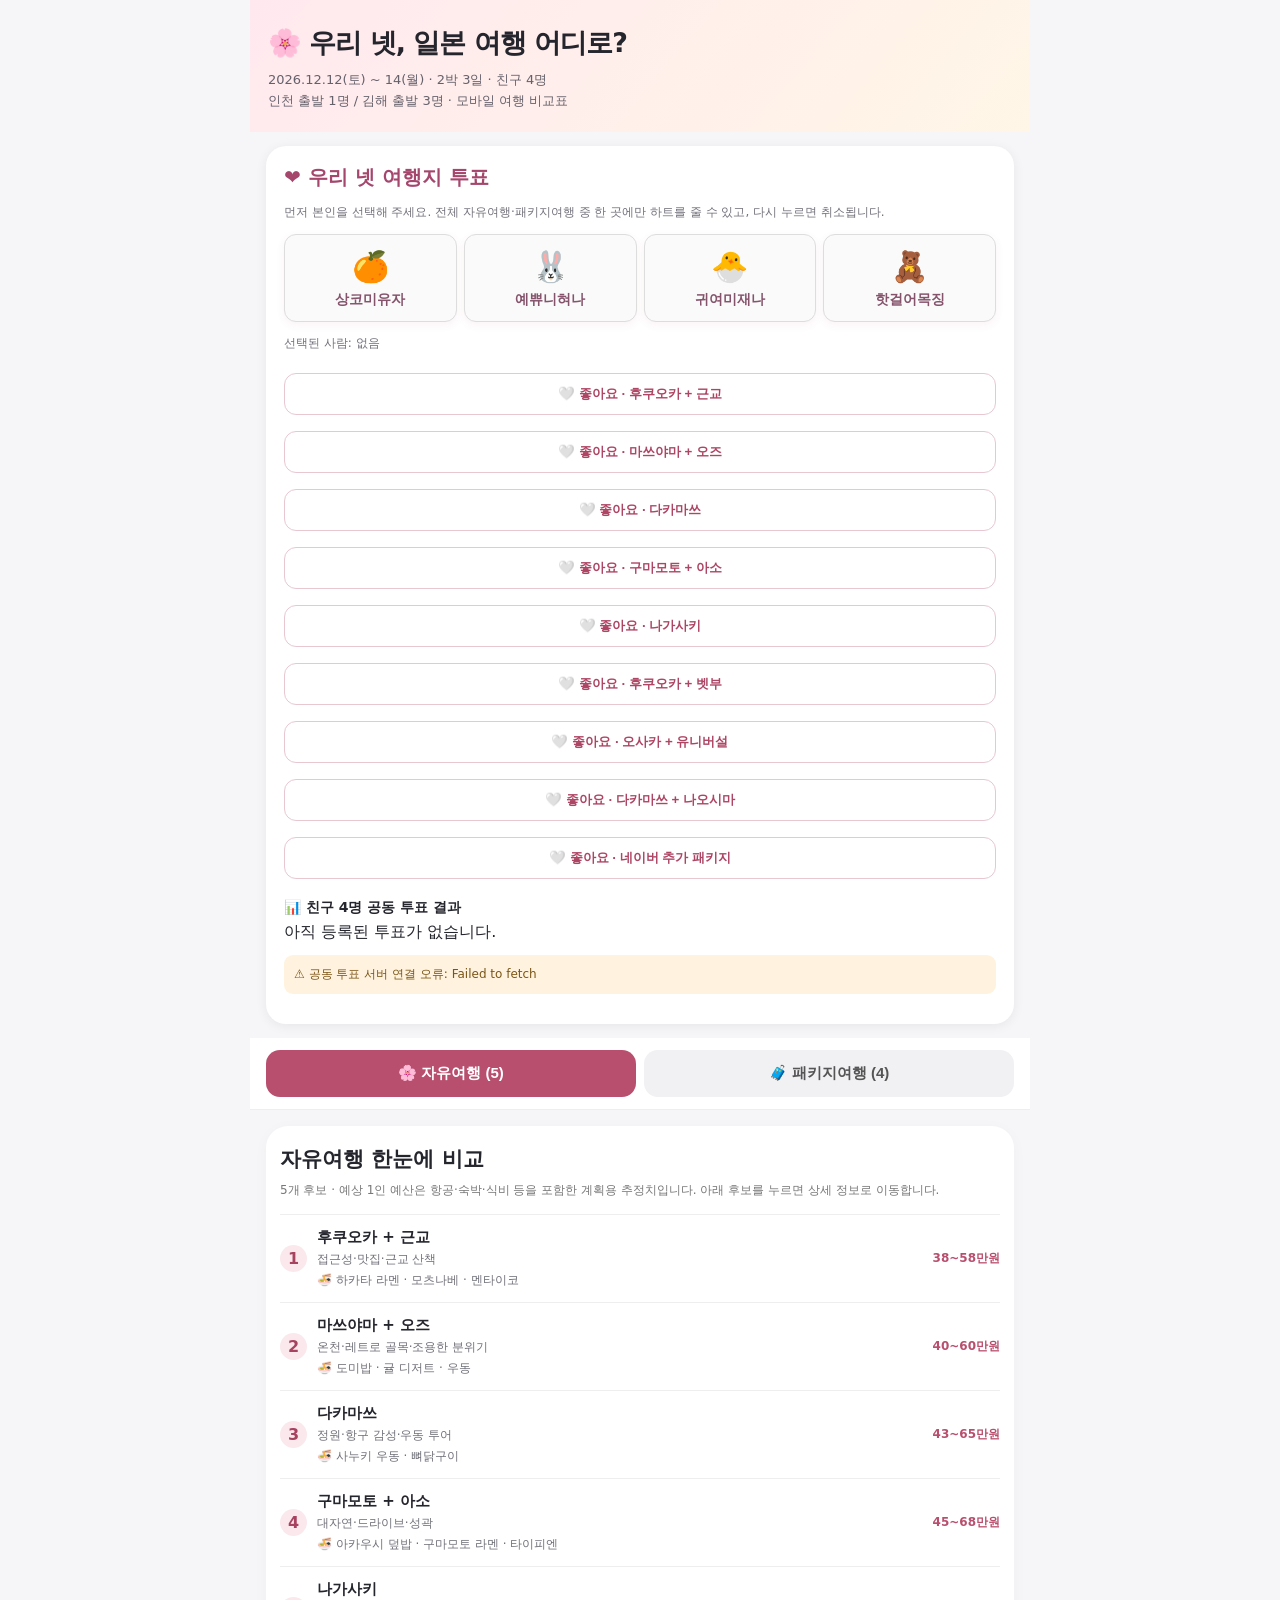
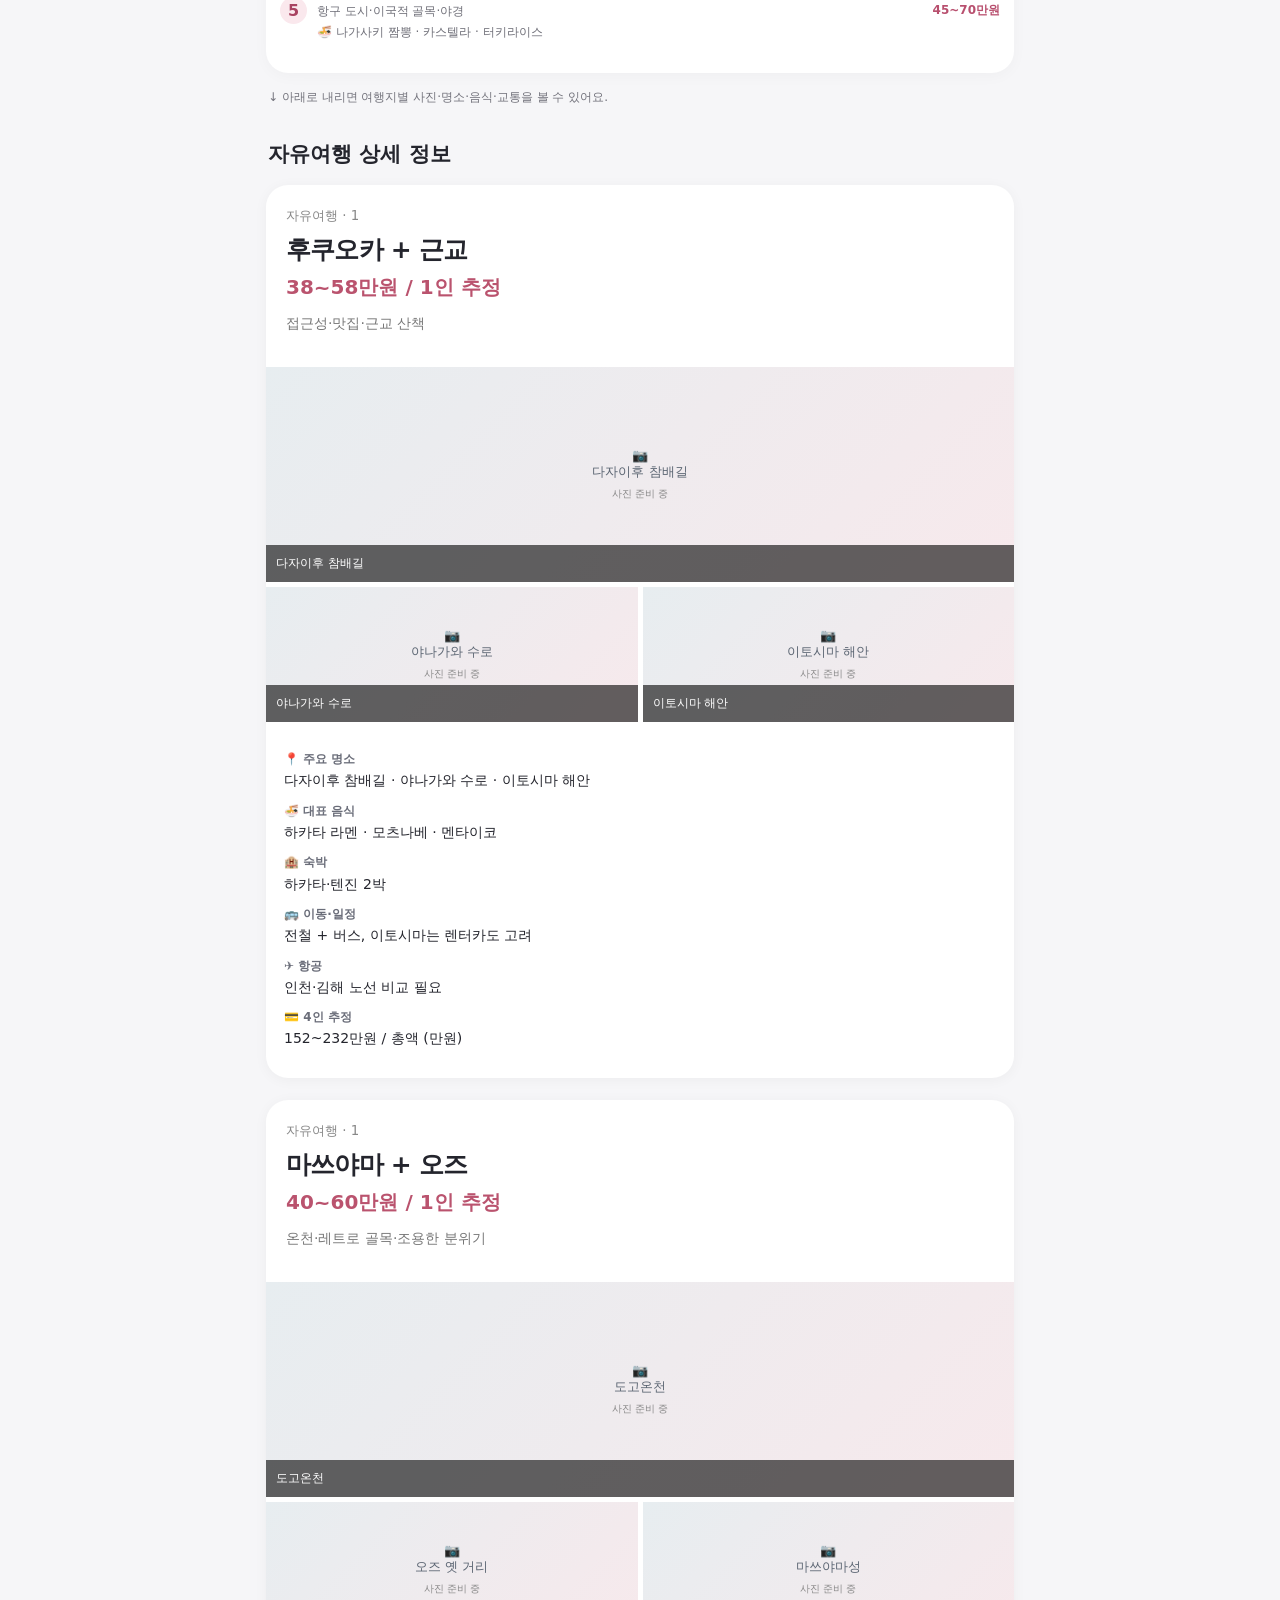
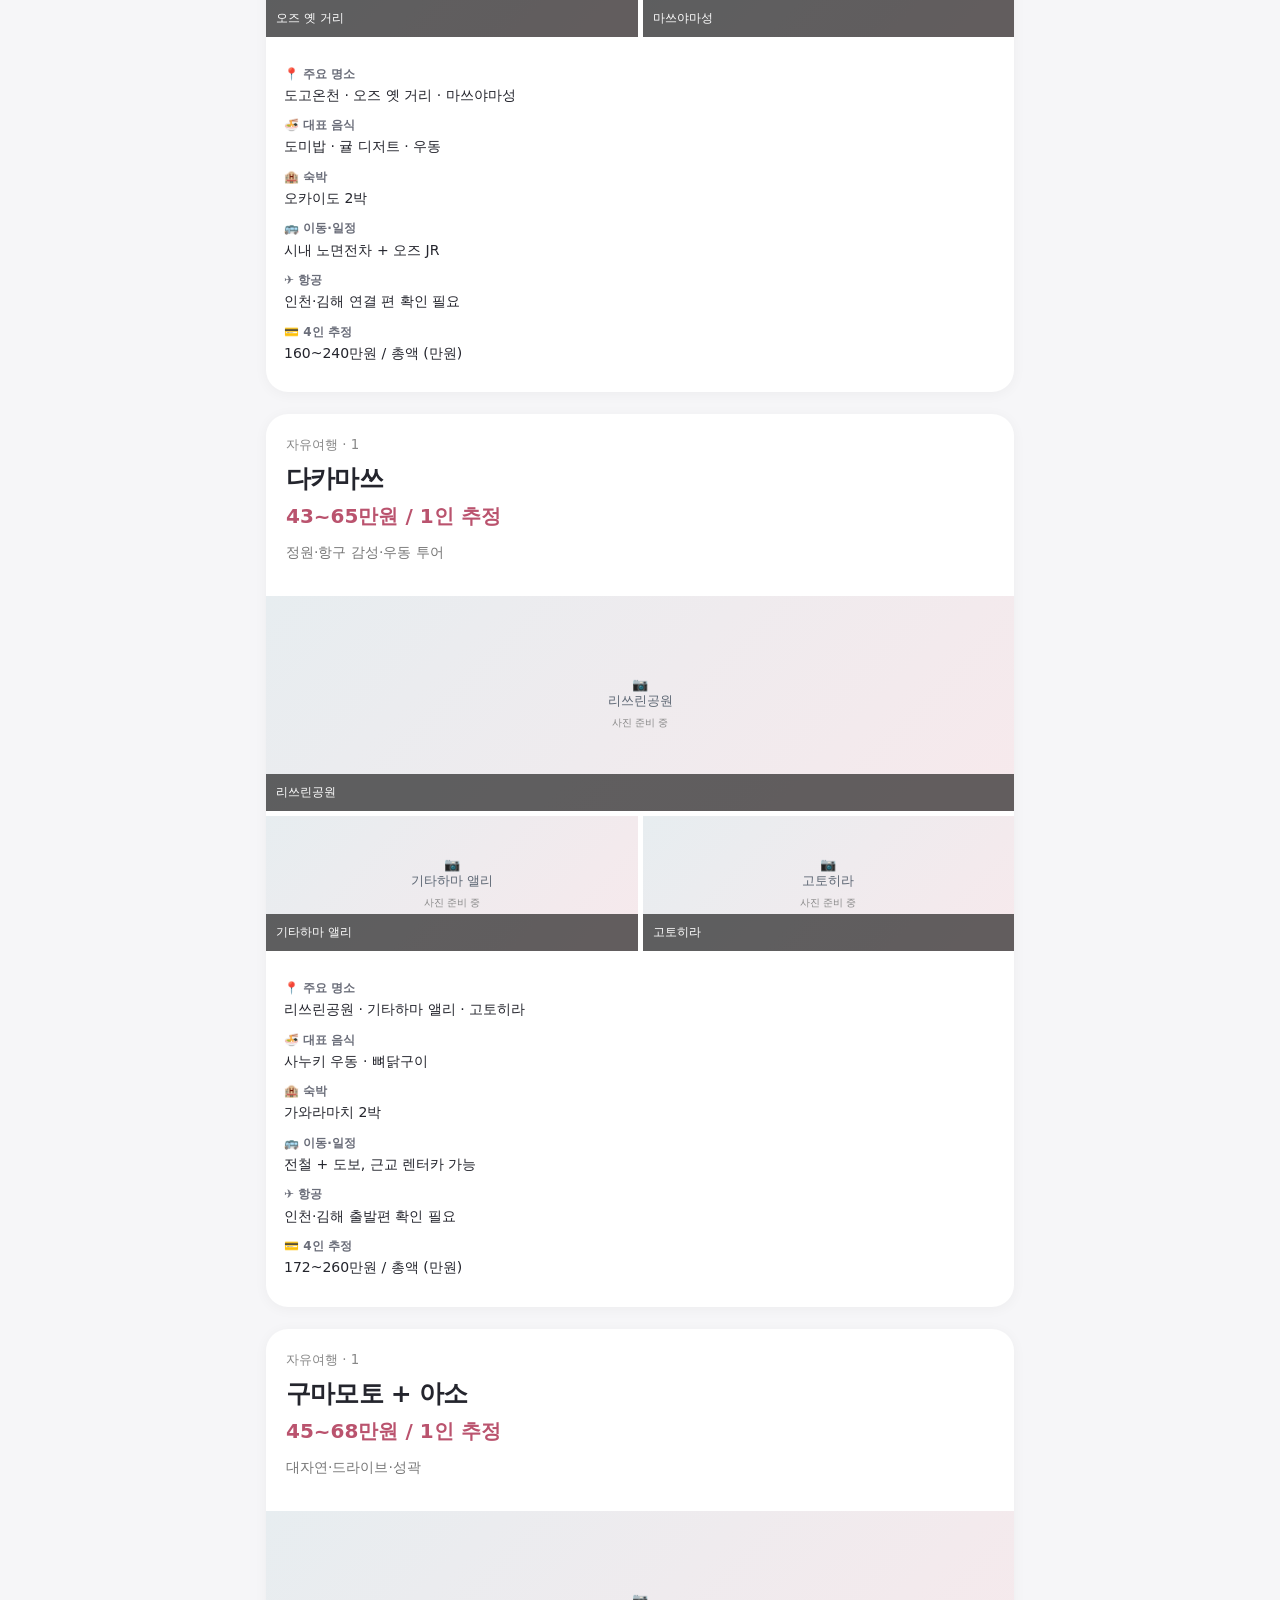
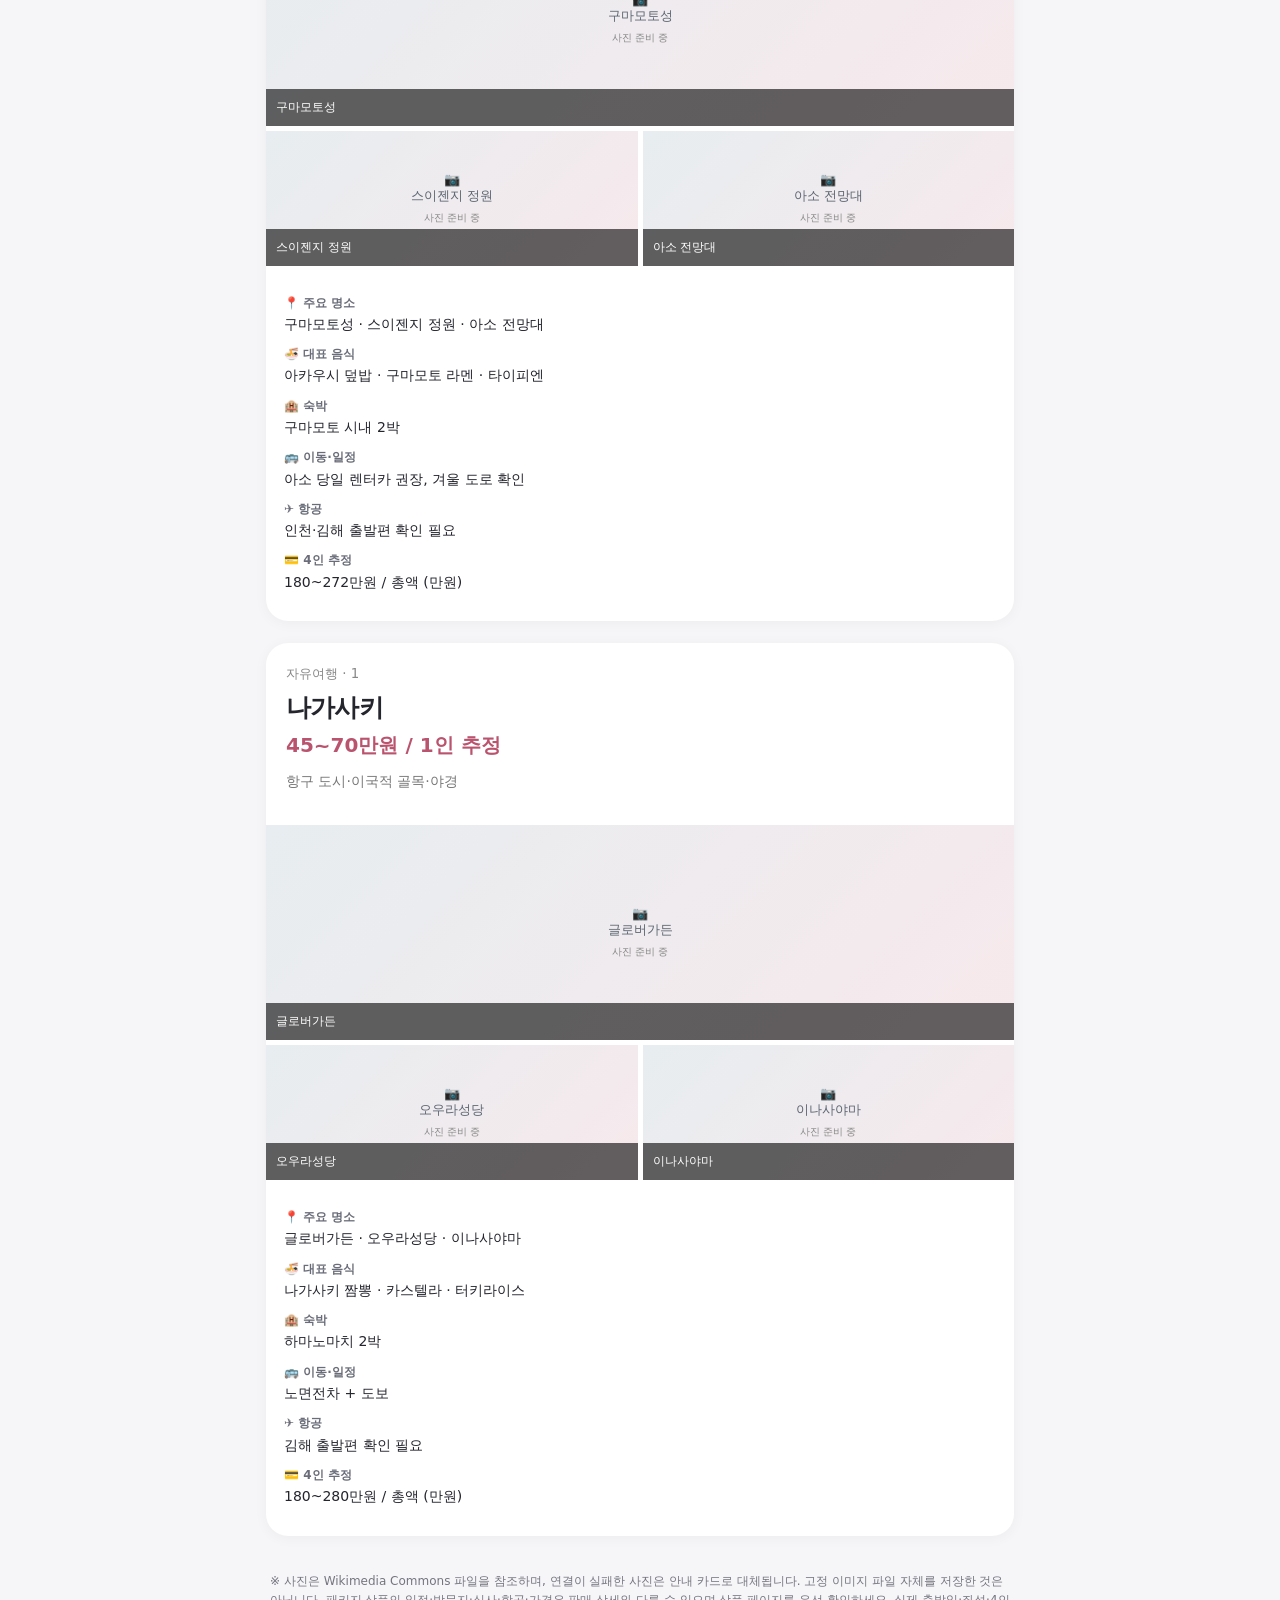
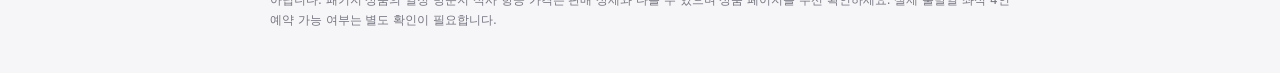
==== index.html @ f567c20a "Update four traveler display names in index.html" ====
<!doctype html><html lang="ko"><head><meta charset="utf-8"><meta name="viewport" content="width=device-width,initial-scale=1"><title>우리 넷 일본 2박 3일 여행 비교</title><style>
:root{font-family:system-ui,-apple-system,"Noto Sans KR",sans-serif;color:#24252d;background:#f6f6f8}*{box-sizing:border-box}body{margin:0}header{background:linear-gradient(130deg,#ffe9ef,#fff6e7);padding:25px 18px 20px}header h1{font-size:27px;letter-spacing:-1px;margin:0 0 9px}header p{font-size:13px;color:#65616b;line-height:1.6;margin:0}.wrap{max-width:780px;margin:auto}.switch{display:grid;grid-template-columns:1fr 1fr;gap:8px;padding:12px 16px;background:#fff;position:sticky;top:0;z-index:5;border-bottom:1px solid #eee}.switch button{border:0;background:#f1f1f4;color:#555;padding:14px 6px;border-radius:14px;font-weight:800;font-size:15px}.switch button.active{background:#b84f6e;color:white}.panel{display:none}.panel.active{display:block}.summary{background:#fff;margin:16px;border-radius:22px;padding:19px 14px;box-shadow:0 3px 15px #00000008}.summary h2{font-size:21px;margin:0 0 8px}.subtitle{font-size:12px;color:#777;line-height:1.6;margin:0 0 14px}.sumrow{display:flex;align-items:center;gap:10px;text-decoration:none;color:inherit;padding:13px 0;border-top:1px solid #eee}.num{flex:none;width:27px;height:27px;border-radius:50%;background:#fae8ed;color:#a84261;display:grid;place-items:center;font-weight:800}.sumcontent{flex:1;min-width:0;display:flex;flex-direction:column;gap:4px}.sumcontent b{font-size:15px}.sumcontent span,.sumcontent small{font-size:12px;color:#707079}.sumrow>strong{font-size:12px;color:#b84f6e;text-align:right;max-width:88px}.hint{font-size:12px;color:#73737c;padding:0 18px 6px}.details-title{padding:10px 18px 0;font-size:21px}.detail{background:#fff;border-radius:22px;margin:15px 16px 22px;overflow:hidden;box-shadow:0 2px 14px #0000000b}.detail-head{padding:20px}.detail-head small{color:#888}.detail-head h3{font-size:25px;letter-spacing:-.8px;margin:8px 0}.detail-head strong{color:#ba536e;font-size:20px}.detail-head p{font-size:14px;color:#777}.photos{display:grid;grid-template-columns:1fr 1fr;gap:5px}.shot{height:135px;background:#eee;position:relative;overflow:hidden}.shot:first-child{grid-column:span 2;height:215px}.shot img{width:100%;height:100%;object-fit:cover}.shot>span{position:absolute;bottom:0;left:0;right:0;padding:10px;color:white;background:#0009;font-size:12px}.shot-fallback{height:100%;align-items:center;justify-content:center;flex-direction:column;gap:6px;color:#5c6673;text-align:center;font-size:13px;padding:12px}.shot-fallback small{font-size:10px;color:#888}.facts{padding:18px;font-size:14px;line-height:1.6}.facts p{margin:10px 0}.facts b{display:block;color:#6a6d79;font-size:12px}.product-link{display:block;background:#f9e8ee;padding:14px;text-align:center;border-radius:12px;color:#a63e60;font-weight:800;text-decoration:none}.foot{font-size:12px;color:#757580;line-height:1.65;padding:14px 20px 30px}.sumrow:active{background:#fff4f7}
.schedule{padding:14px 20px;background:#f8f7fa;border-top:1px solid #eee}.schedule h4{font-size:14px;margin:0 0 8px}.schedule h4 small{font-size:10px;color:#aa5267}.schedule p{font-size:13px;line-height:2;margin:0 0 6px}.schedule>small{font-size:11px;color:#76717b}.shot-fallback{background:linear-gradient(135deg,#e7edf0,#f7e9ec)}  .voterow{grid-template-columns:repeat(2,minmax(0,1fr));gap:10px}.voterow button{display:flex;align-items:center;justify-content:center;flex-direction:column;gap:5px;padding:15px 4px;background:#fff8fa;border:1.5px solid #f1dce5;border-radius:19px;color:#85546c;font-size:14px;box-shadow:0 3px 8px #b84f6e12;transition:transform .15s}.voterow button.selected{background:#ffe2ed;border-color:#e987ab;color:#9e385f;box-shadow:0 3px 12px #e987ab45}.voteremoji{font-size:30px;line-height:1.3}.voteentry{background:linear-gradient(160deg,#fff,#fff5fa)}.voteentry h2{color:#a5476d} </style><style>
.voteentry{background:#fff;margin:14px 16px;padding:18px;border-radius:20px;box-shadow:0 2px 12px #0001}.voteentry h2{font-size:20px;margin:0 0 8px}.voterow{display:grid;grid-template-columns:repeat(4,1fr);gap:7px;margin:12px 0}.voterow button{border:1px solid #ddd;background:#fafafa;border-radius:12px;padding:12px 2px;font-weight:700}.voterow button.selected{border-color:#b84f6e;background:#ffe7ee;color:#a42c50}.voteentry p{font-size:12px;color:#73717b;line-height:1.6}.voteaction{border:1px solid #e8c7d1;background:#fff;color:#ad4665;border-radius:12px;padding:11px 14px;font-weight:800;width:100%;margin:8px 0}.voteaction.chosen{background:#b84f6e;color:white}.voteentry .results{display:grid;gap:6px}.voteentry .results div{font-size:13px;border-bottom:1px solid #eee;padding:7px 0}.voteentry .warn{background:#fff3df;color:#7b5516;padding:10px;border-radius:9px}.voteentry .votetitle{font-size:14px;font-weight:700;margin:12px 0 5px}.votebanner{font-size:12px;color:#a44464;margin-top:8px}
</style></head><body><div class="wrap"><header><h1>🌸 우리 넷, 일본 여행 어디로?</h1><p>2026.12.12(토) ~ 14(월) · 2박 3일 · 친구 4명<br>인천 출발 1명 / 김해 출발 3명 · 모바일 여행 비교표</p></header><section class="voteentry" id="voting"><h2>❤️ 우리 넷 여행지 투표</h2><p>먼저 본인을 선택해 주세요. 전체 자유여행·패키지여행 중 한 곳에만 하트를 줄 수 있고, 다시 누르면 취소됩니다.</p><div class="voterow" id="voterow"><button type="button" data-voter="상코미유자"><span class="voteremoji">🍊</span><span>상코미유자</span></button><button type="button" data-voter="예쀼니혀나"><span class="voteremoji">🐰</span><span>예쀼니혀나</span></button><button type="button" data-voter="귀여미재나"><span class="voteremoji">🐣</span><span>귀여미재나</span></button><button type="button" data-voter="핫걸어목징"><span class="voteremoji">🧸</span><span>핫걸어목징</span></button></div><p id="whoami">선택된 사람: 없음</p><div id="votechoices"></div><div class="votetitle">📊 친구 4명 공동 투표 결과</div><div class="results" id="voteresults"></div><p class="warn" id="cloudstatus">☁️ 공유 투표 연결을 준비 중입니다. 연결 전에는 하트가 저장되지 않습니다.</p></section><nav class="switch"><button id="btn-free" class="active" onclick="switchTab('free')">🌸 자유여행 (5)</button><button id="btn-pack" onclick="switchTab('pack')">🧳 패키지여행 (4)</button></nav><section class="panel active" id="panel-free"><div class="summary" id="free-summary"><h2>자유여행 한눈에 비교</h2><p class="subtitle">5개 후보 · 예상 1인 예산은 항공·숙박·식비 등을 포함한 계획용 추정치입니다. 아래 후보를 누르면 상세 정보로 이동합니다.</p><a class="sumrow" href="#free-detail-0" data-jump="free" data-index="0"><div class="num">1</div><div class="sumcontent"><b>후쿠오카 + 근교</b><span>접근성·맛집·근교 산책</span><small>🍜 하카타 라멘 · 모츠나베 · 멘타이코</small></div><strong>38~58만원</strong></a><a class="sumrow" href="#free-detail-1" data-jump="free" data-index="1"><div class="num">2</div><div class="sumcontent"><b>마쓰야마 + 오즈</b><span>온천·레트로 골목·조용한 분위기</span><small>🍜 도미밥 · 귤 디저트 · 우동</small></div><strong>40~60만원</strong></a><a class="sumrow" href="#free-detail-2" data-jump="free" data-index="2"><div class="num">3</div><div class="sumcontent"><b>다카마쓰</b><span>정원·항구 감성·우동 투어</span><small>🍜 사누키 우동 · 뼈닭구이</small></div><strong>43~65만원</strong></a><a class="sumrow" href="#free-detail-3" data-jump="free" data-index="3"><div class="num">4</div><div class="sumcontent"><b>구마모토 + 아소</b><span>대자연·드라이브·성곽</span><small>🍜 아카우시 덮밥 · 구마모토 라멘 · 타이피엔</small></div><strong>45~68만원</strong></a><a class="sumrow" href="#free-detail-4" data-jump="free" data-index="4"><div class="num">5</div><div class="sumcontent"><b>나가사키</b><span>항구 도시·이국적 골목·야경</span><small>🍜 나가사키 짬뽕 · 카스텔라 · 터키라이스</small></div><strong>45~70만원</strong></a></div><p class="hint">↓ 아래로 내리면 여행지별 사진·명소·음식·교통을 볼 수 있어요.</p><h2 class="details-title">자유여행 상세 정보</h2><div id="free-detail-0"><article class="detail"><div class="detail-head"><small>자유여행 · 1</small><h3>후쿠오카 + 근교</h3><strong>38~58만원 / 1인 추정</strong><p>접근성·맛집·근교 산책</p></div><div class="photos"><div class="shot"><img loading="lazy" src="https://commons.wikimedia.org/wiki/Special:FilePath/Dazaifu%20Tenmangu%20bridge.jpg?width=800" alt="다자이후 참배길" onerror="this.style.display='none';this.nextElementSibling.style.display='flex'"><div class="shot-fallback" style="display:none">📷<br>다자이후 참배길<small>사진 준비 중</small></div><span>다자이후 참배길</span></div><div class="shot"><img loading="lazy" src="https://commons.wikimedia.org/wiki/Special:FilePath/Sakurai%20Futamigaura.jpg?width=800" alt="야나가와 수로" onerror="this.style.display='none';this.nextElementSibling.style.display='flex'"><div class="shot-fallback" style="display:none">📷<br>야나가와 수로<small>사진 준비 중</small></div><span>야나가와 수로</span></div><div class="shot"><div class="shot-fallback" style="display:flex">📷<br>이토시마 해안<small>사진 준비 중</small></div><span>이토시마 해안</span></div></div><div class="facts"><p><b>📍 주요 명소</b>다자이후 참배길 · 야나가와 수로 · 이토시마 해안</p><p><b>🍜 대표 음식</b>하카타 라멘 · 모츠나베 · 멘타이코</p><p><b>🏨 숙박</b>하카타·텐진 2박</p><p><b>🚌 이동·일정</b>전철 + 버스, 이토시마는 렌터카도 고려</p><p><b>✈️ 항공</b>인천·김해 노선 비교 필요</p><p><b>💳 4인 추정</b>152~232만원 / 총액 (만원)</p></div></article></div><div id="free-detail-1"><article class="detail"><div class="detail-head"><small>자유여행 · 1</small><h3>마쓰야마 + 오즈</h3><strong>40~60만원 / 1인 추정</strong><p>온천·레트로 골목·조용한 분위기</p></div><div class="photos"><div class="shot"><img loading="lazy" src="https://commons.wikimedia.org/wiki/Special:FilePath/Dogo%20Onsen%2002.jpg?width=800" alt="도고온천" onerror="this.style.display='none';this.nextElementSibling.style.display='flex'"><div class="shot-fallback" style="display:none">📷<br>도고온천<small>사진 준비 중</small></div><span>도고온천</span></div><div class="shot"><img loading="lazy" src="https://commons.wikimedia.org/wiki/Special:FilePath/Dougo%20shopping%20street.jpg?width=800" alt="오즈 옛 거리" onerror="this.style.display='none';this.nextElementSibling.style.display='flex'"><div class="shot-fallback" style="display:none">📷<br>오즈 옛 거리<small>사진 준비 중</small></div><span>오즈 옛 거리</span></div><div class="shot"><div class="shot-fallback" style="display:flex">📷<br>마쓰야마성<small>사진 준비 중</small></div><span>마쓰야마성</span></div></div><div class="facts"><p><b>📍 주요 명소</b>도고온천 · 오즈 옛 거리 · 마쓰야마성</p><p><b>🍜 대표 음식</b>도미밥 · 귤 디저트 · 우동</p><p><b>🏨 숙박</b>오카이도 2박</p><p><b>🚌 이동·일정</b>시내 노면전차 + 오즈 JR</p><p><b>✈️ 항공</b>인천·김해 연결 편 확인 필요</p><p><b>💳 4인 추정</b>160~240만원 / 총액 (만원)</p></div></article></div><div id="free-detail-2"><article class="detail"><div class="detail-head"><small>자유여행 · 1</small><h3>다카마쓰</h3><strong>43~65만원 / 1인 추정</strong><p>정원·항구 감성·우동 투어</p></div><div class="photos"><div class="shot"><img loading="lazy" src="https://commons.wikimedia.org/wiki/Special:FilePath/Ritsurin%20Garden.jpg?width=800" alt="리쓰린공원" onerror="this.style.display='none';this.nextElementSibling.style.display='flex'"><div class="shot-fallback" style="display:none">📷<br>리쓰린공원<small>사진 준비 중</small></div><span>리쓰린공원</span></div><div class="shot"><div class="shot-fallback" style="display:flex">📷<br>기타하마 앨리<small>사진 준비 중</small></div><span>기타하마 앨리</span></div><div class="shot"><div class="shot-fallback" style="display:flex">📷<br>고토히라<small>사진 준비 중</small></div><span>고토히라</span></div></div><div class="facts"><p><b>📍 주요 명소</b>리쓰린공원 · 기타하마 앨리 · 고토히라</p><p><b>🍜 대표 음식</b>사누키 우동 · 뼈닭구이</p><p><b>🏨 숙박</b>가와라마치 2박</p><p><b>🚌 이동·일정</b>전철 + 도보, 근교 렌터카 가능</p><p><b>✈️ 항공</b>인천·김해 출발편 확인 필요</p><p><b>💳 4인 추정</b>172~260만원 / 총액 (만원)</p></div></article></div><div id="free-detail-3"><article class="detail"><div class="detail-head"><small>자유여행 · 1</small><h3>구마모토 + 아소</h3><strong>45~68만원 / 1인 추정</strong><p>대자연·드라이브·성곽</p></div><div class="photos"><div class="shot"><img loading="lazy" src="https://commons.wikimedia.org/wiki/Special:FilePath/Mount%20Aso.jpg?width=800" alt="구마모토성" onerror="this.style.display='none';this.nextElementSibling.style.display='flex'"><div class="shot-fallback" style="display:none">📷<br>구마모토성<small>사진 준비 중</small></div><span>구마모토성</span></div><div class="shot"><div class="shot-fallback" style="display:flex">📷<br>스이젠지 정원<small>사진 준비 중</small></div><span>스이젠지 정원</span></div><div class="shot"><div class="shot-fallback" style="display:flex">📷<br>아소 전망대<small>사진 준비 중</small></div><span>아소 전망대</span></div></div><div class="facts"><p><b>📍 주요 명소</b>구마모토성 · 스이젠지 정원 · 아소 전망대</p><p><b>🍜 대표 음식</b>아카우시 덮밥 · 구마모토 라멘 · 타이피엔</p><p><b>🏨 숙박</b>구마모토 시내 2박</p><p><b>🚌 이동·일정</b>아소 당일 렌터카 권장, 겨울 도로 확인</p><p><b>✈️ 항공</b>인천·김해 출발편 확인 필요</p><p><b>💳 4인 추정</b>180~272만원 / 총액 (만원)</p></div></article></div><div id="free-detail-4"><article class="detail"><div class="detail-head"><small>자유여행 · 1</small><h3>나가사키</h3><strong>45~70만원 / 1인 추정</strong><p>항구 도시·이국적 골목·야경</p></div><div class="photos"><div class="shot"><img loading="lazy" src="https://commons.wikimedia.org/wiki/Special:FilePath/Glover%20Garden.jpg?width=800" alt="글로버가든" onerror="this.style.display='none';this.nextElementSibling.style.display='flex'"><div class="shot-fallback" style="display:none">📷<br>글로버가든<small>사진 준비 중</small></div><span>글로버가든</span></div><div class="shot"><img loading="lazy" src="https://commons.wikimedia.org/wiki/Special:FilePath/Oura%20Church.jpg?width=800" alt="오우라성당" onerror="this.style.display='none';this.nextElementSibling.style.display='flex'"><div class="shot-fallback" style="display:none">📷<br>오우라성당<small>사진 준비 중</small></div><span>오우라성당</span></div><div class="shot"><div class="shot-fallback" style="display:flex">📷<br>이나사야마<small>사진 준비 중</small></div><span>이나사야마</span></div></div><div class="facts"><p><b>📍 주요 명소</b>글로버가든 · 오우라성당 · 이나사야마</p><p><b>🍜 대표 음식</b>나가사키 짬뽕 · 카스텔라 · 터키라이스</p><p><b>🏨 숙박</b>하마노마치 2박</p><p><b>🚌 이동·일정</b>노면전차 + 도보</p><p><b>✈️ 항공</b>김해 출발편 확인 필요</p><p><b>💳 4인 추정</b>180~280만원 / 총액 (만원)</p></div></article></div></section><section class="panel" id="panel-pack"><div class="summary" id="pack-summary"><h2>패키지여행 한눈에 비교</h2><p class="subtitle">4개 후보 · 12월 12일 출발 여부와 가격은 미확인입니다. 동일 패키지에 인천 1명·김해 3명이 합류 가능한지 꼭 확인하세요.</p><a class="sumrow" href="#pack-detail-0" data-jump="pack" data-index="0"><div class="num">1</div><div class="sumcontent"><b>후쿠오카 + 벳부</b><span>온천과 규슈 주요 관광</span><small>🍜 지옥찜 · 도리텐 · 하카타 라멘</small></div><strong>출발일별 조회</strong></a><a class="sumrow" href="#pack-detail-1" data-jump="pack" data-index="1"><div class="num">2</div><div class="sumcontent"><b>오사카 + 유니버설</b><span>테마파크 중심의 활동형 여행</span><small>🍜 다코야키 · 오코노미야키 · 쿠시카쓰</small></div><strong>출발일별 조회</strong></a><a class="sumrow" href="#pack-detail-2" data-jump="pack" data-index="2"><div class="num">3</div><div class="sumcontent"><b>다카마쓰 + 나오시마</b><span>예술섬·소도시·전용버스</span><small>🍜 사누키 우동 · 뼈닭구이 · 해산물</small></div><strong>출발일별 조회</strong></a><a class="sumrow" href="#pack-detail-3" data-jump="pack" data-index="3"><div class="num">4</div><div class="sumcontent"><b>네이버 추가 패키지</b><span>링크 상세 확인 후 상품명 확정</span><small>🍜 방문 지역의 대표 음식 확인</small></div><strong>출발일별 조회</strong></a></div><p class="hint">↓ 아래로 내리면 여행지별 사진·명소·음식·포함사항 확인 포인트가 나옵니다.</p><h2 class="details-title">패키지여행 상세 정보</h2><div id="pack-detail-0"><article class="detail"><div class="detail-head"><small>패키지 · 1</small><h3>후쿠오카 + 벳부</h3><strong>출발일별 조회</strong><p>온천과 규슈 주요 관광</p></div><div class="schedule"><h4>🗓 2박 3일 일정 개요 <small>예시 · 확정 시간표 아님</small></h4><p><b>1일차</b> 후쿠오카 도착 → 규슈 관광·숙박<br><b>2일차</b> 벳부 온천권 관광 → 숙박<br><b>3일차</b> 귀국 이동</p><small>일자별 방문 순서·시각 미확인. 상품 일정표 확인 필요.</small></div><div class="photos"><div class="shot"><img loading="lazy" src="https://commons.wikimedia.org/wiki/Special:FilePath/Dazaifu%20Tenmangu%20bridge.jpg?width=800" alt="벳부 온천" onerror="this.style.display='none';this.nextElementSibling.style.display='flex'"><div class="shot-fallback" style="display:none">📷<br>벳부 온천<small>사진 준비 중</small></div><span>벳부 온천</span></div><div class="shot"><div class="shot-fallback" style="display:flex">📷<br>유후인<small>사진 준비 중</small></div><span>유후인</span></div><div class="shot"><div class="shot-fallback" style="display:flex">📷<br>후쿠오카 시내<small>사진 준비 중</small></div><span>후쿠오카 시내</span></div></div><div class="facts"><p><b>📍 주요 명소</b>벳부 온천 · 유후인 · 후쿠오카 시내</p><p><b>🍜 대표 음식</b>지옥찜 · 도리텐 · 하카타 라멘</p><p><b>🏨 숙박</b>상품 지정 호텔 2박</p><p><b>🚌 이동·일정</b>전용버스 여부·자유시간 확인</p><p><b>✈️ 항공</b>인천/김해 동일 일정 합류 가능 여부 확인</p><a class="product-link" href="https://www.tripstore.kr/s/GTiNdr" target="_blank" rel="noopener">상품 상세 및 실제 가격 확인 ↗</a></div></article></div><div id="pack-detail-1"><article class="detail"><div class="detail-head"><small>패키지 · 1</small><h3>오사카 + 유니버설</h3><strong>출발일별 조회</strong><p>테마파크 중심의 활동형 여행</p></div><div class="schedule"><h4>🗓 2박 3일 일정 개요 <small>예시 · 확정 시간표 아님</small></h4><p><b>1일차</b> 오사카 도착·시내 관광<br><b>2일차</b> 유니버설 스튜디오 재팬 방문<br><b>3일차</b> 귀국 이동</p><small>USJ 방문일·입장권 포함 여부·체류시간 미확인.</small></div><div class="photos"><div class="shot"><div class="shot-fallback" style="display:flex">📷<br>유니버설 스튜디오 재팬<small>사진 준비 중</small></div><span>유니버설 스튜디오 재팬</span></div><div class="shot"><div class="shot-fallback" style="display:flex">📷<br>도톤보리<small>사진 준비 중</small></div><span>도톤보리</span></div><div class="shot"><div class="shot-fallback" style="display:flex">📷<br>오사카 시내<small>사진 준비 중</small></div><span>오사카 시내</span></div></div><div class="facts"><p><b>📍 주요 명소</b>유니버설 스튜디오 재팬 · 도톤보리 · 오사카 시내</p><p><b>🍜 대표 음식</b>다코야키 · 오코노미야키 · 쿠시카쓰</p><p><b>🏨 숙박</b>상품 지정 호텔 2박</p><p><b>🚌 이동·일정</b>USJ 입장권·익스프레스 패스·체류시간 확인</p><p><b>✈️ 항공</b>인천/김해 출발 일정 확인</p><a class="product-link" href="https://www.tripstore.kr/s/nEVfx7" target="_blank" rel="noopener">상품 상세 및 실제 가격 확인 ↗</a></div></article></div><div id="pack-detail-2"><article class="detail"><div class="detail-head"><small>패키지 · 1</small><h3>다카마쓰 + 나오시마</h3><strong>출발일별 조회</strong><p>예술섬·소도시·전용버스</p></div><div class="schedule"><h4>🗓 2박 3일 일정 개요 <small>예시 · 확정 시간표 아님</small></h4><p><b>1일차</b> 다카마쓰 도착·시내 관광<br><b>2일차</b> 나오시마 관광<br><b>3일차</b> 귀국 이동</p><small>나오시마 방문일·페리 시각·미술관 포함 여부 미확인.</small></div><div class="photos"><div class="shot"><img loading="lazy" src="https://commons.wikimedia.org/wiki/Special:FilePath/Ritsurin%20Garden.jpg?width=800" alt="나오시마" onerror="this.style.display='none';this.nextElementSibling.style.display='flex'"><div class="shot-fallback" style="display:none">📷<br>나오시마<small>사진 준비 중</small></div><span>나오시마</span></div><div class="shot"><div class="shot-fallback" style="display:flex">📷<br>리쓰린공원<small>사진 준비 중</small></div><span>리쓰린공원</span></div><div class="shot"><div class="shot-fallback" style="display:flex">📷<br>다카마쓰 항구<small>사진 준비 중</small></div><span>다카마쓰 항구</span></div></div><div class="facts"><p><b>📍 주요 명소</b>나오시마 · 리쓰린공원 · 다카마쓰 항구</p><p><b>🍜 대표 음식</b>사누키 우동 · 뼈닭구이 · 해산물</p><p><b>🏨 숙박</b>상품 지정 호텔 2박</p><p><b>🚌 이동·일정</b>페리·미술관 입장료·선택관광 확인</p><p><b>✈️ 항공</b>인천/김해 출발 일정 확인</p><a class="product-link" href="https://naver.me/5FD73D3C" target="_blank" rel="noopener">상품 상세 및 실제 가격 확인 ↗</a></div></article></div><div id="pack-detail-3"><article class="detail"><div class="detail-head"><small>패키지 · 1</small><h3>네이버 추가 패키지</h3><strong>출발일별 조회</strong><p>링크 상세 확인 후 상품명 확정</p></div><div class="schedule"><h4>🗓 2박 3일 일정 개요 <small>예시 · 확정 시간표 아님</small></h4><p><b>1~3일차</b> 상품 상세 일정표 확인 필요</p><small>링크에서 목적지·일정 확인 불가.</small></div><div class="photos"><div class="shot"><div class="shot-fallback" style="display:flex">📷<br>상품 상세의 방문지 확인<small>사진 준비 중</small></div><span>상품 상세의 방문지 확인</span></div><div class="shot"><div class="shot-fallback" style="display:flex">📷<br>숙박 위치 확인<small>사진 준비 중</small></div><span>숙박 위치 확인</span></div><div class="shot"><div class="shot-fallback" style="display:flex">📷<br>자유시간 확인<small>사진 준비 중</small></div><span>자유시간 확인</span></div></div><div class="facts"><p><b>📍 주요 명소</b>상품 상세의 방문지 확인 · 숙박 위치 확인 · 자유시간 확인</p><p><b>🍜 대표 음식</b>방문 지역의 대표 음식 확인</p><p><b>🏨 숙박</b>상품 상세 확인</p><p><b>🚌 이동·일정</b>포함·불포함 및 쇼핑 일정 확인</p><p><b>✈️ 항공</b>12월 12일 출발 여부 확인</p><a class="product-link" href="https://naver.me/5imO4U3F" target="_blank" rel="noopener">상품 상세 및 실제 가격 확인 ↗</a></div></article></div></section><p class="foot">※ 사진은 Wikimedia Commons 파일을 참조하며, 연결이 실패한 사진은 안내 카드로 대체됩니다. 고정 이미지 파일 자체를 저장한 것은 아닙니다. 패키지 상품의 일정·방문지·식사·항공·가격은 판매 상세와 다를 수 있으며 상품 페이지를 우선 확인하세요. 실제 출발일·좌석·4인 예약 가능 여부는 별도 확인이 필요합니다.</p></div><script>function switchTab(t){document.querySelectorAll('.panel').forEach(p=>p.classList.remove('active'));document.querySelectorAll('.switch button').forEach(b=>b.classList.remove('active'));document.getElementById('panel-'+t).classList.add('active');document.getElementById('btn-'+t).classList.add('active');window.scrollTo(0,0)}document.querySelectorAll('[data-jump]').forEach(a=>a.addEventListener('click',e=>{e.preventDefault();const id=a.getAttribute('href').slice(1);document.getElementById(id).scrollIntoView({behavior:'smooth',block:'start'})}));</script><script src="vote-config.js"></script><script>
(function(){
const options=['후쿠오카 + 근교','마쓰야마 + 오즈','다카마쓰','구마모토 + 아소','나가사키','후쿠오카 + 벳부','오사카 + 유니버설','다카마쓰 + 나오시마','네이버 추가 패키지'];
const names=['상코미유자','예쀼니혀나','귀여미재나','핫걸어목징'];
const cfg=window.TRIP_VOTE_CONFIG||{};
const ready=/^https:\/\/[a-z0-9-]+\.supabase\.co$/.test(cfg.url||'')&&typeof cfg.anonKey==='string'&&cfg.anonKey.length>40;
let voter=localStorage.getItem('japanVoter')||'';let votes={};let busy=false;
const status=document.getElementById('cloudstatus');
function note(s){status.textContent=s}
function endpoint(){return cfg.url+'/rest/v1/trip_votes'}
function headers(){return {'apikey':cfg.anonKey,'Authorization':'Bearer '+cfg.anonKey,'Content-Type':'application/json'}}
async function refresh(){if(!ready)return;try{const r=await fetch(endpoint()+'?select=voter,choice',{headers:headers(),cache:'no-store'});if(!r.ok)throw Error('조회 실패 '+r.status);const data=await r.json();votes={};for(const v of data){if(names.includes(v.voter)&&Number.isInteger(v.choice)&&v.choice>=0&&v.choice<options.length)votes[v.voter]=v.choice}note('☁️ 공동 투표 연결됨 · 약 5초마다 자동 새로고침');render()}catch(e){note('⚠️ 공동 투표 서버 연결 오류: '+e.message)}}
async function choose(i){if(!voter){alert('먼저 본인을 선택해 주세요.');return}if(!ready){alert('공동 저장소 설정이 아직 완료되지 않았습니다.');return}if(busy)return;busy=true;note('☁️ 투표 저장 중…');try{const cancel=votes[voter]===i;const url=endpoint()+'?voter=eq.'+encodeURIComponent(voter);const r=cancel?await fetch(url,{method:'DELETE',headers:headers()}):await fetch(endpoint()+'?on_conflict=voter',{method:'POST',headers:{...headers(),'Prefer':'resolution=merge-duplicates'},body:JSON.stringify({voter,choice:i})});if(!r.ok)throw Error('저장 실패 '+r.status);await refresh()}catch(e){note('⚠️ '+e.message+' · 저장되지 않았습니다')}finally{busy=false}}
function render(){document.querySelectorAll('[data-voter]').forEach(b=>b.classList.toggle('selected',b.dataset.voter===voter));document.getElementById('whoami').textContent='선택된 사람: '+(voter||'없음');document.getElementById('votechoices').innerHTML=options.map((o,i)=>'<button type="button" class="voteaction '+(voter&&votes[voter]===i?'chosen':'')+'" data-choice="'+i+'">'+(voter&&votes[voter]===i?'❤️ 선택됨 · 다시 누르면 취소':'🤍 좋아요')+' · '+o+'</button>').join('');document.querySelectorAll('[data-choice]').forEach(b=>b.onclick=()=>choose(Number(b.dataset.choice)));const counts=options.map((name,i)=>({name,count:Object.values(votes).filter(v=>v===i).length})).filter(x=>x.count).sort((a,b)=>b.count-a.count);document.getElementById('voteresults').innerHTML=counts.length?counts.map(x=>'<div>❤️ '+x.name+' · '+x.count+'표</div>').join(''):'아직 등록된 투표가 없습니다.'}
document.querySelectorAll('[data-voter]').forEach(b=>b.onclick=()=>{voter=b.dataset.voter;localStorage.setItem('japanVoter',voter);render()});if(!ready)note('⚠️ 공유 데이터베이스 미연결 · Supabase 프로젝트 설정 후 투표가 활성화됩니다.');render();if(ready){refresh();setInterval(()=>{if(!busy)refresh()},5000)}
})();
</script></body></html>
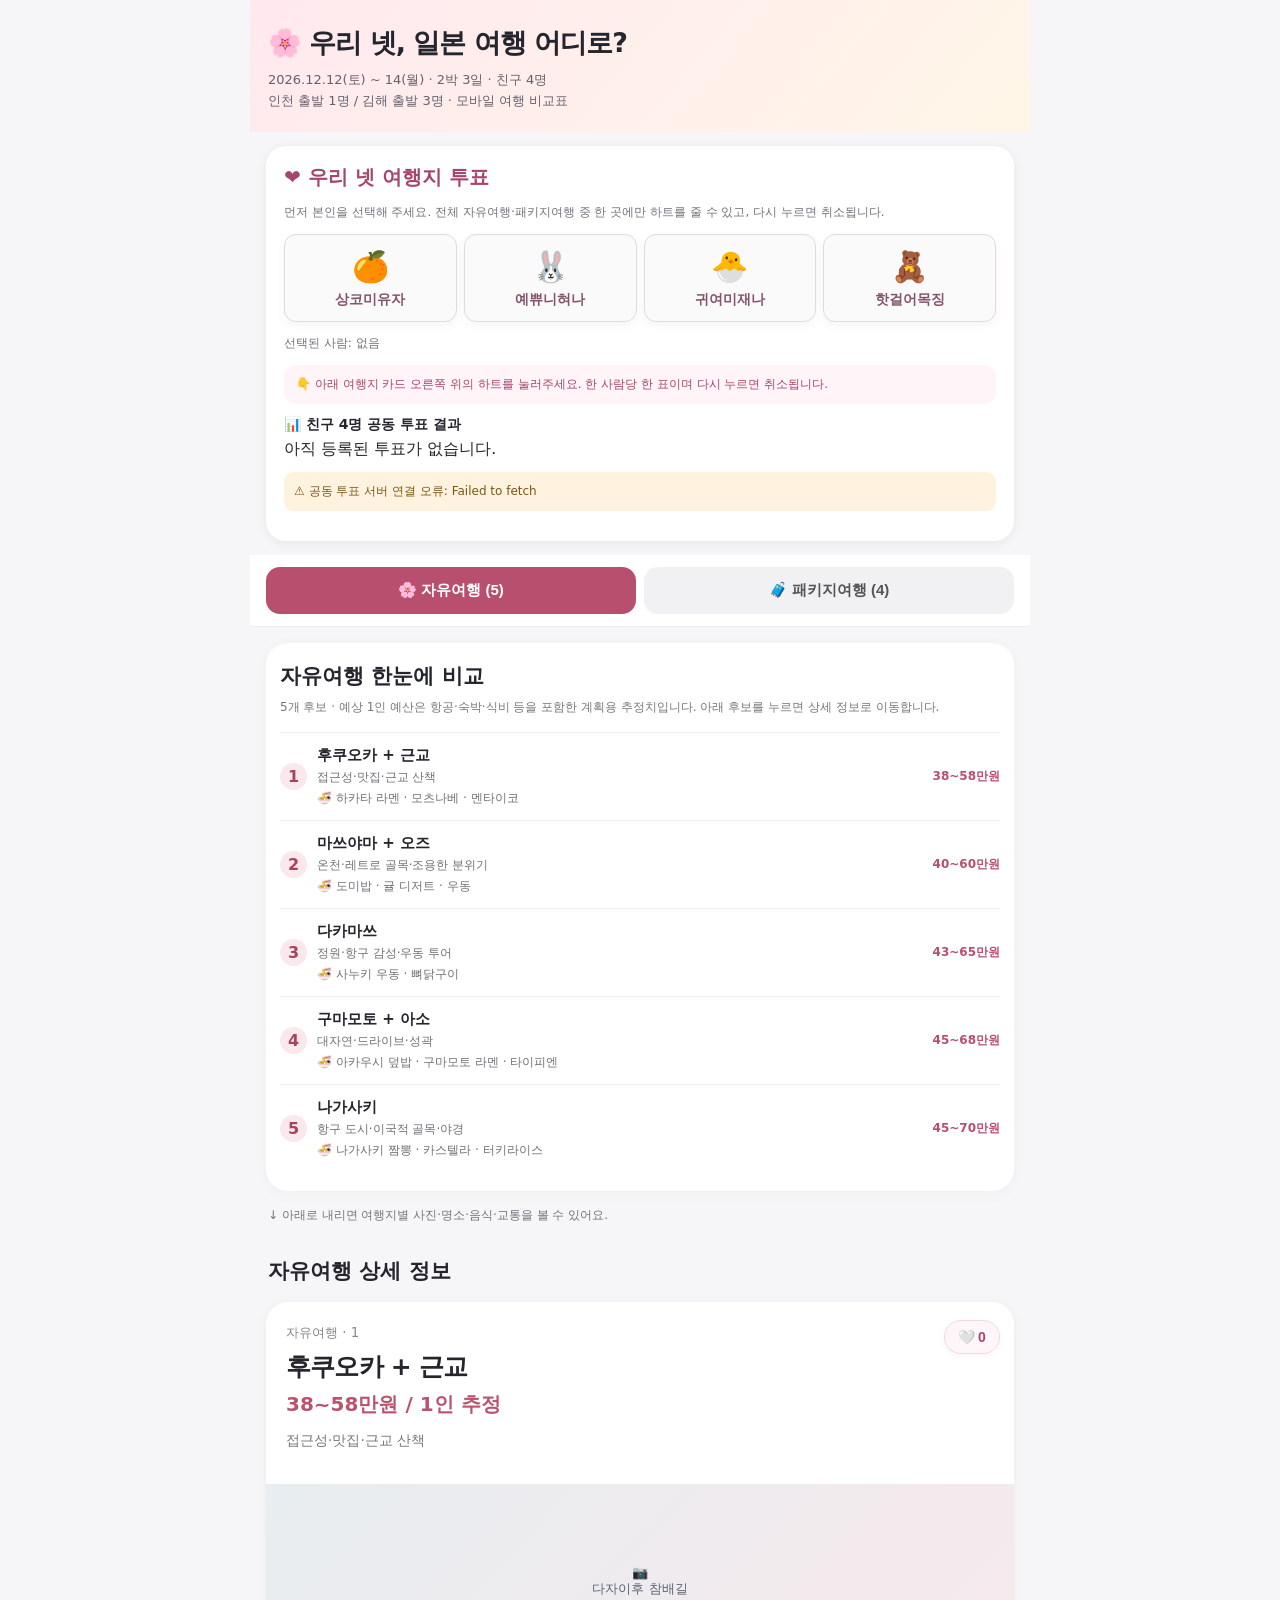
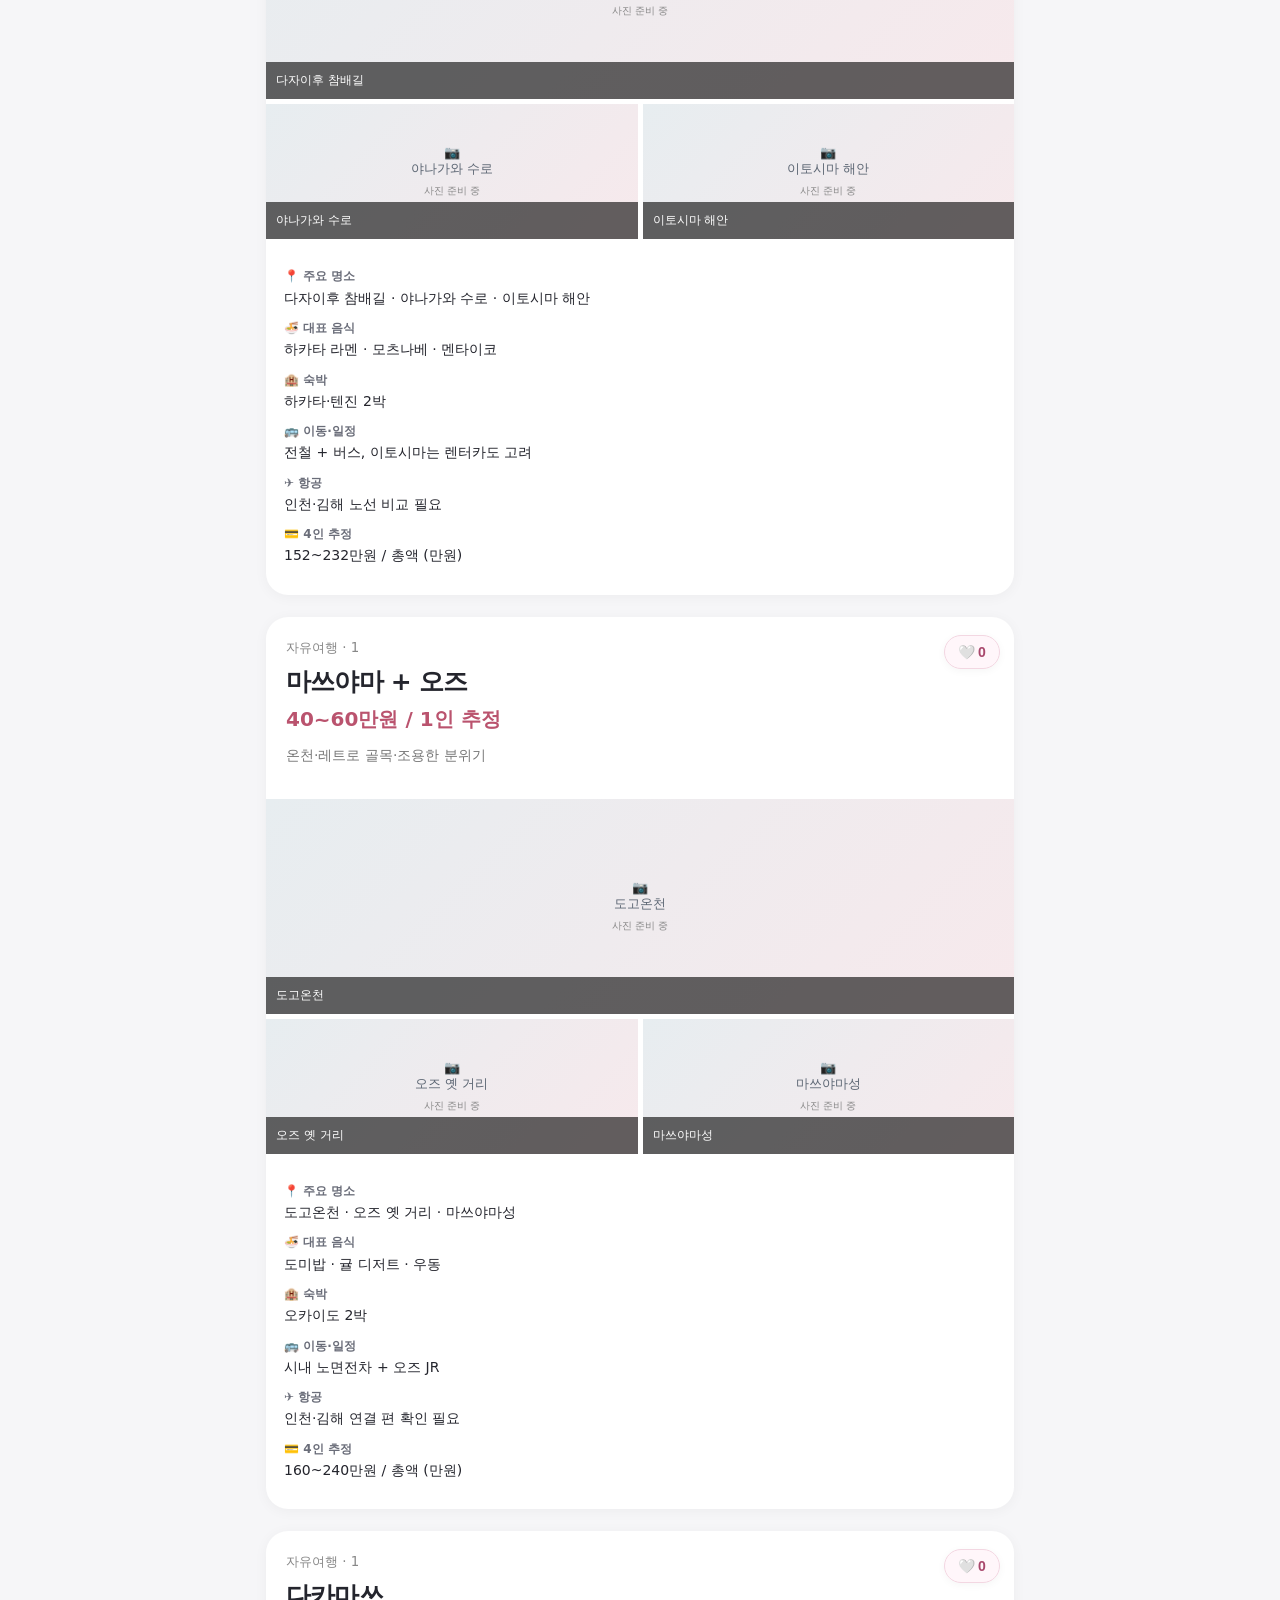
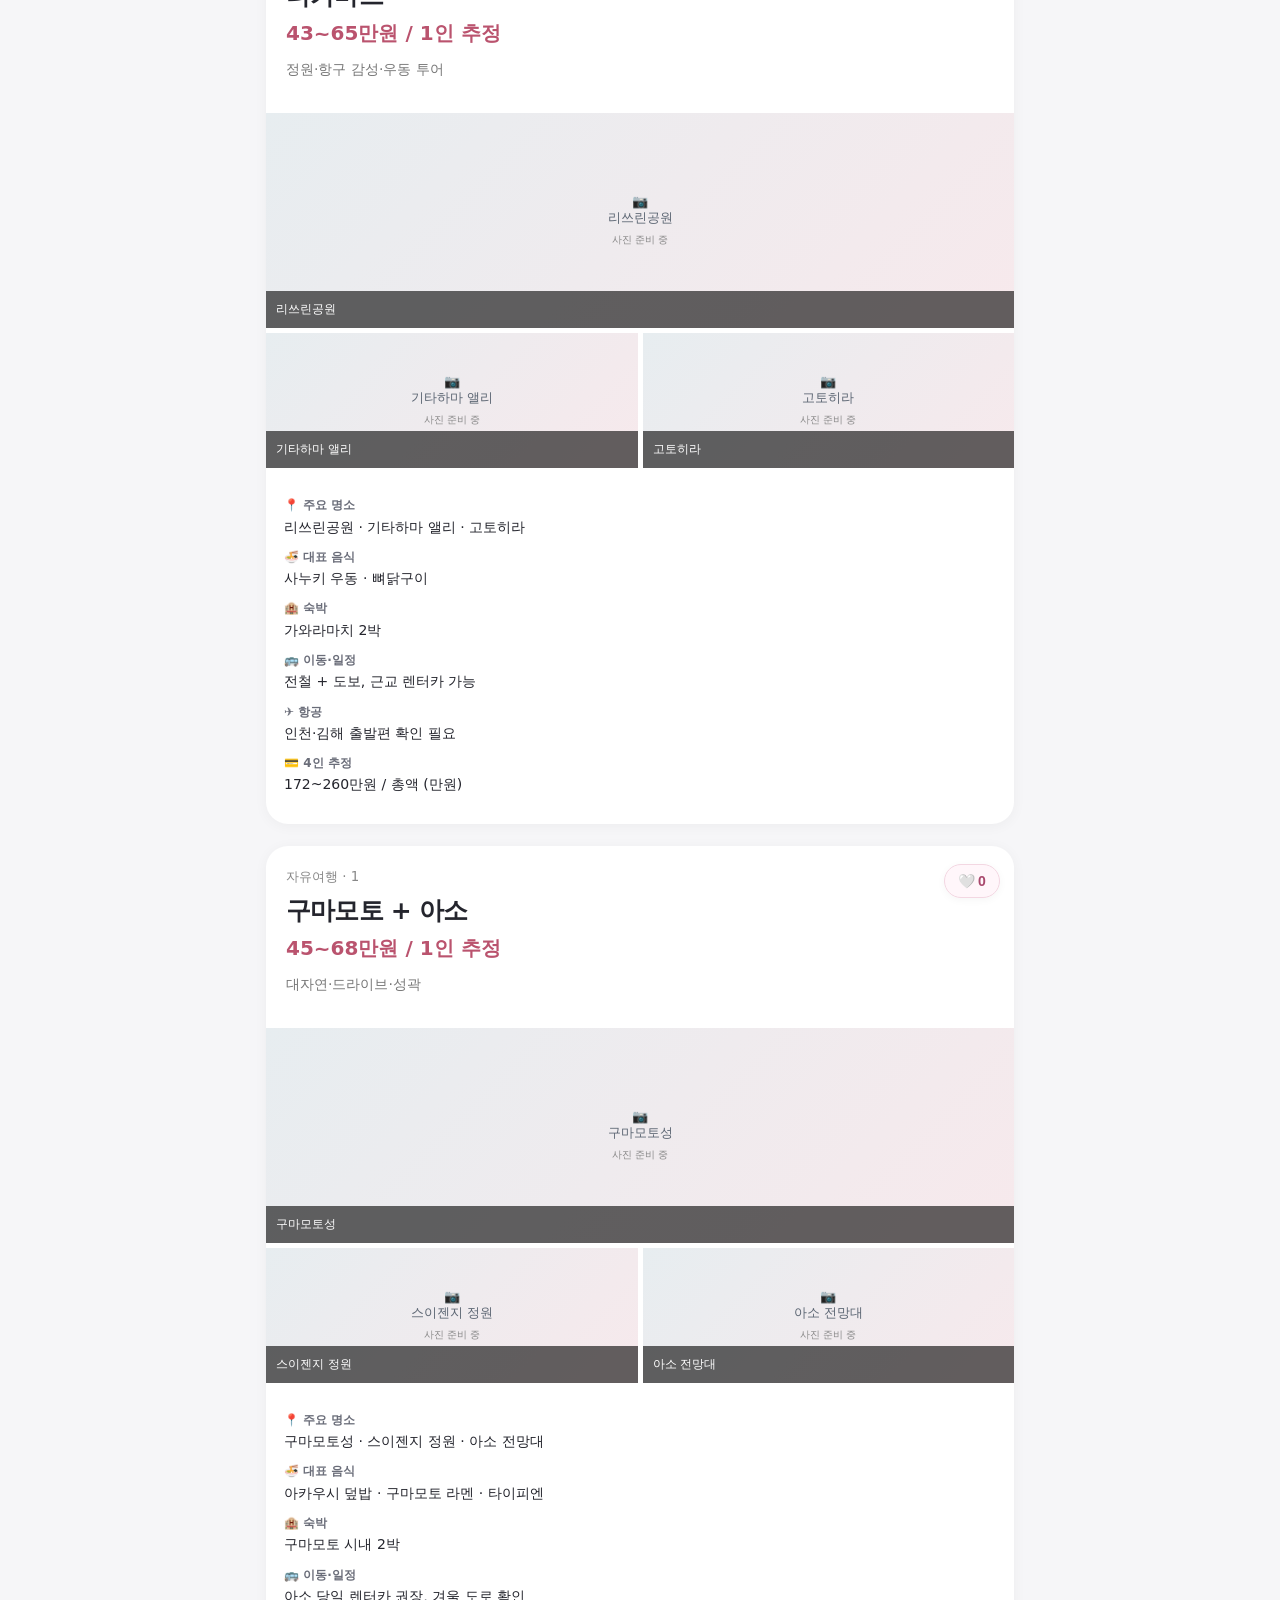
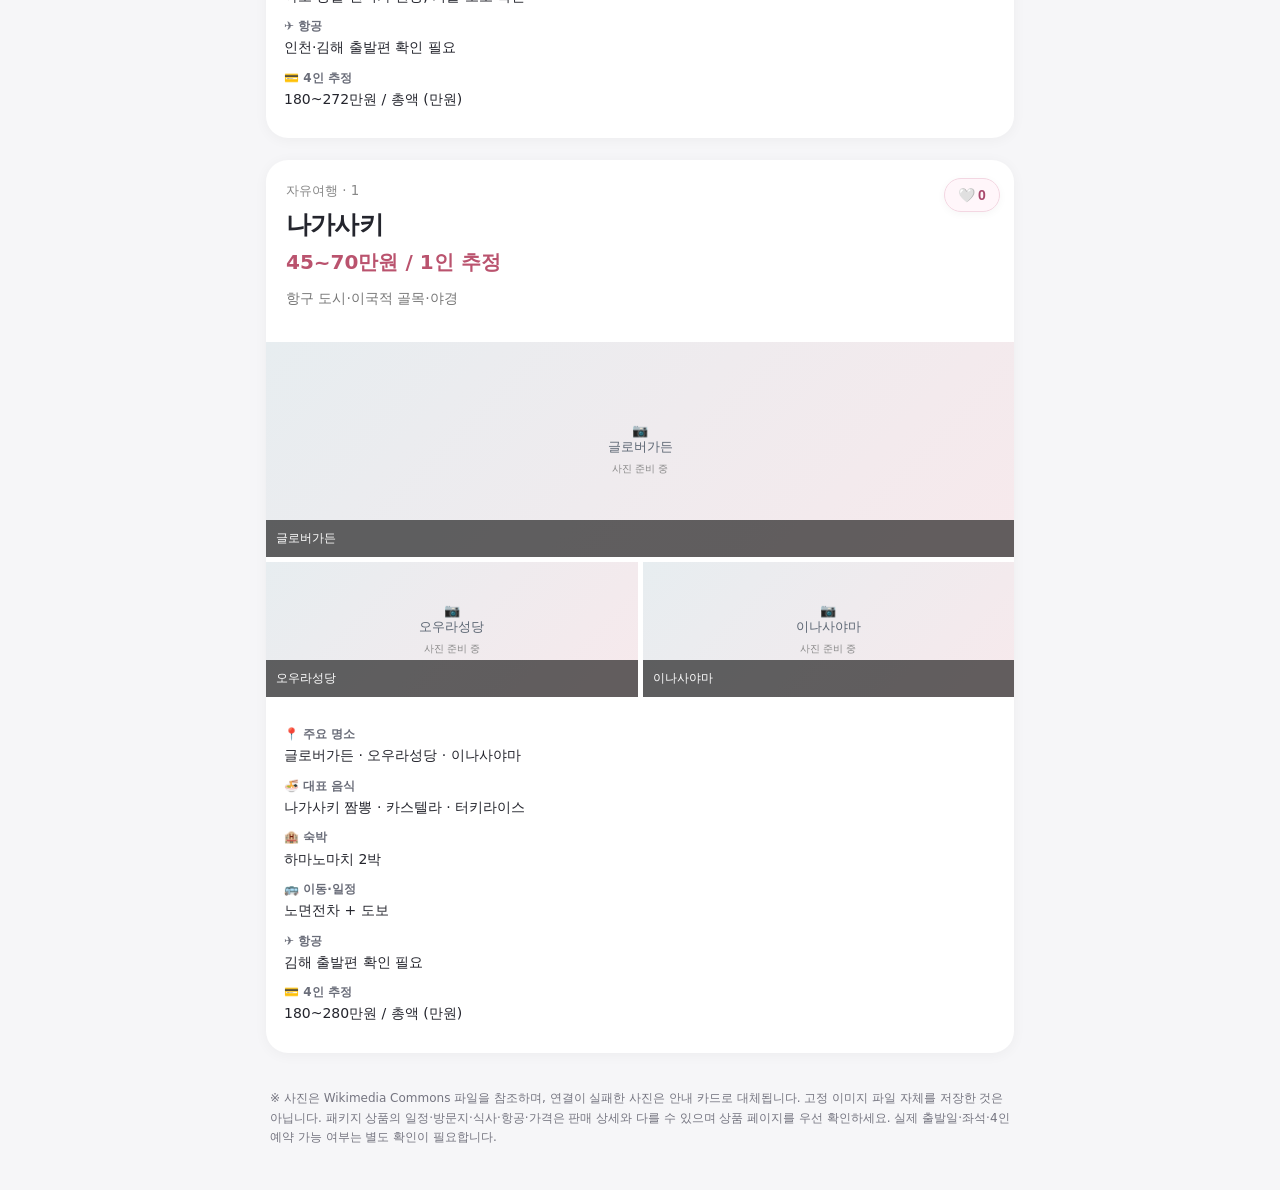
==== commit f9c18e44: "Move shared voting hearts with live counts to upper-right corner of each travel card" ====
--- a/index.html
+++ b/index.html
@@ -1,8 +1,8 @@
 <!doctype html><html lang="ko"><head><meta charset="utf-8"><meta name="viewport" content="width=device-width,initial-scale=1"><title>우리 넷 일본 2박 3일 여행 비교</title><style>
 :root{font-family:system-ui,-apple-system,"Noto Sans KR",sans-serif;color:#24252d;background:#f6f6f8}*{box-sizing:border-box}body{margin:0}header{background:linear-gradient(130deg,#ffe9ef,#fff6e7);padding:25px 18px 20px}header h1{font-size:27px;letter-spacing:-1px;margin:0 0 9px}header p{font-size:13px;color:#65616b;line-height:1.6;margin:0}.wrap{max-width:780px;margin:auto}.switch{display:grid;grid-template-columns:1fr 1fr;gap:8px;padding:12px 16px;background:#fff;position:sticky;top:0;z-index:5;border-bottom:1px solid #eee}.switch button{border:0;background:#f1f1f4;color:#555;padding:14px 6px;border-radius:14px;font-weight:800;font-size:15px}.switch button.active{background:#b84f6e;color:white}.panel{display:none}.panel.active{display:block}.summary{background:#fff;margin:16px;border-radius:22px;padding:19px 14px;box-shadow:0 3px 15px #00000008}.summary h2{font-size:21px;margin:0 0 8px}.subtitle{font-size:12px;color:#777;line-height:1.6;margin:0 0 14px}.sumrow{display:flex;align-items:center;gap:10px;text-decoration:none;color:inherit;padding:13px 0;border-top:1px solid #eee}.num{flex:none;width:27px;height:27px;border-radius:50%;background:#fae8ed;color:#a84261;display:grid;place-items:center;font-weight:800}.sumcontent{flex:1;min-width:0;display:flex;flex-direction:column;gap:4px}.sumcontent b{font-size:15px}.sumcontent span,.sumcontent small{font-size:12px;color:#707079}.sumrow>strong{font-size:12px;color:#b84f6e;text-align:right;max-width:88px}.hint{font-size:12px;color:#73737c;padding:0 18px 6px}.details-title{padding:10px 18px 0;font-size:21px}.detail{background:#fff;border-radius:22px;margin:15px 16px 22px;overflow:hidden;box-shadow:0 2px 14px #0000000b}.detail-head{padding:20px}.detail-head small{color:#888}.detail-head h3{font-size:25px;letter-spacing:-.8px;margin:8px 0}.detail-head strong{color:#ba536e;font-size:20px}.detail-head p{font-size:14px;color:#777}.photos{display:grid;grid-template-columns:1fr 1fr;gap:5px}.shot{height:135px;background:#eee;position:relative;overflow:hidden}.shot:first-child{grid-column:span 2;height:215px}.shot img{width:100%;height:100%;object-fit:cover}.shot>span{position:absolute;bottom:0;left:0;right:0;padding:10px;color:white;background:#0009;font-size:12px}.shot-fallback{height:100%;align-items:center;justify-content:center;flex-direction:column;gap:6px;color:#5c6673;text-align:center;font-size:13px;padding:12px}.shot-fallback small{font-size:10px;color:#888}.facts{padding:18px;font-size:14px;line-height:1.6}.facts p{margin:10px 0}.facts b{display:block;color:#6a6d79;font-size:12px}.product-link{display:block;background:#f9e8ee;padding:14px;text-align:center;border-radius:12px;color:#a63e60;font-weight:800;text-decoration:none}.foot{font-size:12px;color:#757580;line-height:1.65;padding:14px 20px 30px}.sumrow:active{background:#fff4f7}
-.schedule{padding:14px 20px;background:#f8f7fa;border-top:1px solid #eee}.schedule h4{font-size:14px;margin:0 0 8px}.schedule h4 small{font-size:10px;color:#aa5267}.schedule p{font-size:13px;line-height:2;margin:0 0 6px}.schedule>small{font-size:11px;color:#76717b}.shot-fallback{background:linear-gradient(135deg,#e7edf0,#f7e9ec)}  .voterow{grid-template-columns:repeat(2,minmax(0,1fr));gap:10px}.voterow button{display:flex;align-items:center;justify-content:center;flex-direction:column;gap:5px;padding:15px 4px;background:#fff8fa;border:1.5px solid #f1dce5;border-radius:19px;color:#85546c;font-size:14px;box-shadow:0 3px 8px #b84f6e12;transition:transform .15s}.voterow button.selected{background:#ffe2ed;border-color:#e987ab;color:#9e385f;box-shadow:0 3px 12px #e987ab45}.voteremoji{font-size:30px;line-height:1.3}.voteentry{background:linear-gradient(160deg,#fff,#fff5fa)}.voteentry h2{color:#a5476d} </style><style>
+.schedule{padding:14px 20px;background:#f8f7fa;border-top:1px solid #eee}.schedule h4{font-size:14px;margin:0 0 8px}.schedule h4 small{font-size:10px;color:#aa5267}.schedule p{font-size:13px;line-height:2;margin:0 0 6px}.schedule>small{font-size:11px;color:#76717b}.shot-fallback{background:linear-gradient(135deg,#e7edf0,#f7e9ec)}  .voterow{grid-template-columns:repeat(2,minmax(0,1fr));gap:10px}.voterow button{display:flex;align-items:center;justify-content:center;flex-direction:column;gap:5px;padding:15px 4px;background:#fff8fa;border:1.5px solid #f1dce5;border-radius:19px;color:#85546c;font-size:14px;box-shadow:0 3px 8px #b84f6e12;transition:transform .15s}.voterow button.selected{background:#ffe2ed;border-color:#e987ab;color:#9e385f;box-shadow:0 3px 12px #e987ab45}.voteremoji{font-size:30px;line-height:1.3}.voteentry{background:linear-gradient(160deg,#fff,#fff5fa)}.voteentry h2{color:#a5476d} .detail-head{position:relative;padding-right:82px}.card-heart{position:absolute;right:14px;top:18px;border:1px solid #f3d7e2;background:#fff6fa;color:#a8486c;border-radius:999px;min-width:56px;padding:8px 7px;display:flex;align-items:center;justify-content:center;gap:3px;font-size:14px;font-weight:800;box-shadow:0 2px 8px #0000000a;cursor:pointer}.card-heart.chosen{background:#ffdfeb;border-color:#e28da9;color:#a52e5d}.card-heart:focus-visible{outline:3px solid #e78caa;outline-offset:2px}.votehint{background:#fff4f8;border-radius:12px;padding:10px 12px;color:#a5476d!important} </style><style>
 .voteentry{background:#fff;margin:14px 16px;padding:18px;border-radius:20px;box-shadow:0 2px 12px #0001}.voteentry h2{font-size:20px;margin:0 0 8px}.voterow{display:grid;grid-template-columns:repeat(4,1fr);gap:7px;margin:12px 0}.voterow button{border:1px solid #ddd;background:#fafafa;border-radius:12px;padding:12px 2px;font-weight:700}.voterow button.selected{border-color:#b84f6e;background:#ffe7ee;color:#a42c50}.voteentry p{font-size:12px;color:#73717b;line-height:1.6}.voteaction{border:1px solid #e8c7d1;background:#fff;color:#ad4665;border-radius:12px;padding:11px 14px;font-weight:800;width:100%;margin:8px 0}.voteaction.chosen{background:#b84f6e;color:white}.voteentry .results{display:grid;gap:6px}.voteentry .results div{font-size:13px;border-bottom:1px solid #eee;padding:7px 0}.voteentry .warn{background:#fff3df;color:#7b5516;padding:10px;border-radius:9px}.voteentry .votetitle{font-size:14px;font-weight:700;margin:12px 0 5px}.votebanner{font-size:12px;color:#a44464;margin-top:8px}
-</style></head><body><div class="wrap"><header><h1>🌸 우리 넷, 일본 여행 어디로?</h1><p>2026.12.12(토) ~ 14(월) · 2박 3일 · 친구 4명<br>인천 출발 1명 / 김해 출발 3명 · 모바일 여행 비교표</p></header><section class="voteentry" id="voting"><h2>❤️ 우리 넷 여행지 투표</h2><p>먼저 본인을 선택해 주세요. 전체 자유여행·패키지여행 중 한 곳에만 하트를 줄 수 있고, 다시 누르면 취소됩니다.</p><div class="voterow" id="voterow"><button type="button" data-voter="상코미유자"><span class="voteremoji">🍊</span><span>상코미유자</span></button><button type="button" data-voter="예쀼니혀나"><span class="voteremoji">🐰</span><span>예쀼니혀나</span></button><button type="button" data-voter="귀여미재나"><span class="voteremoji">🐣</span><span>귀여미재나</span></button><button type="button" data-voter="핫걸어목징"><span class="voteremoji">🧸</span><span>핫걸어목징</span></button></div><p id="whoami">선택된 사람: 없음</p><div id="votechoices"></div><div class="votetitle">📊 친구 4명 공동 투표 결과</div><div class="results" id="voteresults"></div><p class="warn" id="cloudstatus">☁️ 공유 투표 연결을 준비 중입니다. 연결 전에는 하트가 저장되지 않습니다.</p></section><nav class="switch"><button id="btn-free" class="active" onclick="switchTab('free')">🌸 자유여행 (5)</button><button id="btn-pack" onclick="switchTab('pack')">🧳 패키지여행 (4)</button></nav><section class="panel active" id="panel-free"><div class="summary" id="free-summary"><h2>자유여행 한눈에 비교</h2><p class="subtitle">5개 후보 · 예상 1인 예산은 항공·숙박·식비 등을 포함한 계획용 추정치입니다. 아래 후보를 누르면 상세 정보로 이동합니다.</p><a class="sumrow" href="#free-detail-0" data-jump="free" data-index="0"><div class="num">1</div><div class="sumcontent"><b>후쿠오카 + 근교</b><span>접근성·맛집·근교 산책</span><small>🍜 하카타 라멘 · 모츠나베 · 멘타이코</small></div><strong>38~58만원</strong></a><a class="sumrow" href="#free-detail-1" data-jump="free" data-index="1"><div class="num">2</div><div class="sumcontent"><b>마쓰야마 + 오즈</b><span>온천·레트로 골목·조용한 분위기</span><small>🍜 도미밥 · 귤 디저트 · 우동</small></div><strong>40~60만원</strong></a><a class="sumrow" href="#free-detail-2" data-jump="free" data-index="2"><div class="num">3</div><div class="sumcontent"><b>다카마쓰</b><span>정원·항구 감성·우동 투어</span><small>🍜 사누키 우동 · 뼈닭구이</small></div><strong>43~65만원</strong></a><a class="sumrow" href="#free-detail-3" data-jump="free" data-index="3"><div class="num">4</div><div class="sumcontent"><b>구마모토 + 아소</b><span>대자연·드라이브·성곽</span><small>🍜 아카우시 덮밥 · 구마모토 라멘 · 타이피엔</small></div><strong>45~68만원</strong></a><a class="sumrow" href="#free-detail-4" data-jump="free" data-index="4"><div class="num">5</div><div class="sumcontent"><b>나가사키</b><span>항구 도시·이국적 골목·야경</span><small>🍜 나가사키 짬뽕 · 카스텔라 · 터키라이스</small></div><strong>45~70만원</strong></a></div><p class="hint">↓ 아래로 내리면 여행지별 사진·명소·음식·교통을 볼 수 있어요.</p><h2 class="details-title">자유여행 상세 정보</h2><div id="free-detail-0"><article class="detail"><div class="detail-head"><small>자유여행 · 1</small><h3>후쿠오카 + 근교</h3><strong>38~58만원 / 1인 추정</strong><p>접근성·맛집·근교 산책</p></div><div class="photos"><div class="shot"><img loading="lazy" src="https://commons.wikimedia.org/wiki/Special:FilePath/Dazaifu%20Tenmangu%20bridge.jpg?width=800" alt="다자이후 참배길" onerror="this.style.display='none';this.nextElementSibling.style.display='flex'"><div class="shot-fallback" style="display:none">📷<br>다자이후 참배길<small>사진 준비 중</small></div><span>다자이후 참배길</span></div><div class="shot"><img loading="lazy" src="https://commons.wikimedia.org/wiki/Special:FilePath/Sakurai%20Futamigaura.jpg?width=800" alt="야나가와 수로" onerror="this.style.display='none';this.nextElementSibling.style.display='flex'"><div class="shot-fallback" style="display:none">📷<br>야나가와 수로<small>사진 준비 중</small></div><span>야나가와 수로</span></div><div class="shot"><div class="shot-fallback" style="display:flex">📷<br>이토시마 해안<small>사진 준비 중</small></div><span>이토시마 해안</span></div></div><div class="facts"><p><b>📍 주요 명소</b>다자이후 참배길 · 야나가와 수로 · 이토시마 해안</p><p><b>🍜 대표 음식</b>하카타 라멘 · 모츠나베 · 멘타이코</p><p><b>🏨 숙박</b>하카타·텐진 2박</p><p><b>🚌 이동·일정</b>전철 + 버스, 이토시마는 렌터카도 고려</p><p><b>✈️ 항공</b>인천·김해 노선 비교 필요</p><p><b>💳 4인 추정</b>152~232만원 / 총액 (만원)</p></div></article></div><div id="free-detail-1"><article class="detail"><div class="detail-head"><small>자유여행 · 1</small><h3>마쓰야마 + 오즈</h3><strong>40~60만원 / 1인 추정</strong><p>온천·레트로 골목·조용한 분위기</p></div><div class="photos"><div class="shot"><img loading="lazy" src="https://commons.wikimedia.org/wiki/Special:FilePath/Dogo%20Onsen%2002.jpg?width=800" alt="도고온천" onerror="this.style.display='none';this.nextElementSibling.style.display='flex'"><div class="shot-fallback" style="display:none">📷<br>도고온천<small>사진 준비 중</small></div><span>도고온천</span></div><div class="shot"><img loading="lazy" src="https://commons.wikimedia.org/wiki/Special:FilePath/Dougo%20shopping%20street.jpg?width=800" alt="오즈 옛 거리" onerror="this.style.display='none';this.nextElementSibling.style.display='flex'"><div class="shot-fallback" style="display:none">📷<br>오즈 옛 거리<small>사진 준비 중</small></div><span>오즈 옛 거리</span></div><div class="shot"><div class="shot-fallback" style="display:flex">📷<br>마쓰야마성<small>사진 준비 중</small></div><span>마쓰야마성</span></div></div><div class="facts"><p><b>📍 주요 명소</b>도고온천 · 오즈 옛 거리 · 마쓰야마성</p><p><b>🍜 대표 음식</b>도미밥 · 귤 디저트 · 우동</p><p><b>🏨 숙박</b>오카이도 2박</p><p><b>🚌 이동·일정</b>시내 노면전차 + 오즈 JR</p><p><b>✈️ 항공</b>인천·김해 연결 편 확인 필요</p><p><b>💳 4인 추정</b>160~240만원 / 총액 (만원)</p></div></article></div><div id="free-detail-2"><article class="detail"><div class="detail-head"><small>자유여행 · 1</small><h3>다카마쓰</h3><strong>43~65만원 / 1인 추정</strong><p>정원·항구 감성·우동 투어</p></div><div class="photos"><div class="shot"><img loading="lazy" src="https://commons.wikimedia.org/wiki/Special:FilePath/Ritsurin%20Garden.jpg?width=800" alt="리쓰린공원" onerror="this.style.display='none';this.nextElementSibling.style.display='flex'"><div class="shot-fallback" style="display:none">📷<br>리쓰린공원<small>사진 준비 중</small></div><span>리쓰린공원</span></div><div class="shot"><div class="shot-fallback" style="display:flex">📷<br>기타하마 앨리<small>사진 준비 중</small></div><span>기타하마 앨리</span></div><div class="shot"><div class="shot-fallback" style="display:flex">📷<br>고토히라<small>사진 준비 중</small></div><span>고토히라</span></div></div><div class="facts"><p><b>📍 주요 명소</b>리쓰린공원 · 기타하마 앨리 · 고토히라</p><p><b>🍜 대표 음식</b>사누키 우동 · 뼈닭구이</p><p><b>🏨 숙박</b>가와라마치 2박</p><p><b>🚌 이동·일정</b>전철 + 도보, 근교 렌터카 가능</p><p><b>✈️ 항공</b>인천·김해 출발편 확인 필요</p><p><b>💳 4인 추정</b>172~260만원 / 총액 (만원)</p></div></article></div><div id="free-detail-3"><article class="detail"><div class="detail-head"><small>자유여행 · 1</small><h3>구마모토 + 아소</h3><strong>45~68만원 / 1인 추정</strong><p>대자연·드라이브·성곽</p></div><div class="photos"><div class="shot"><img loading="lazy" src="https://commons.wikimedia.org/wiki/Special:FilePath/Mount%20Aso.jpg?width=800" alt="구마모토성" onerror="this.style.display='none';this.nextElementSibling.style.display='flex'"><div class="shot-fallback" style="display:none">📷<br>구마모토성<small>사진 준비 중</small></div><span>구마모토성</span></div><div class="shot"><div class="shot-fallback" style="display:flex">📷<br>스이젠지 정원<small>사진 준비 중</small></div><span>스이젠지 정원</span></div><div class="shot"><div class="shot-fallback" style="display:flex">📷<br>아소 전망대<small>사진 준비 중</small></div><span>아소 전망대</span></div></div><div class="facts"><p><b>📍 주요 명소</b>구마모토성 · 스이젠지 정원 · 아소 전망대</p><p><b>🍜 대표 음식</b>아카우시 덮밥 · 구마모토 라멘 · 타이피엔</p><p><b>🏨 숙박</b>구마모토 시내 2박</p><p><b>🚌 이동·일정</b>아소 당일 렌터카 권장, 겨울 도로 확인</p><p><b>✈️ 항공</b>인천·김해 출발편 확인 필요</p><p><b>💳 4인 추정</b>180~272만원 / 총액 (만원)</p></div></article></div><div id="free-detail-4"><article class="detail"><div class="detail-head"><small>자유여행 · 1</small><h3>나가사키</h3><strong>45~70만원 / 1인 추정</strong><p>항구 도시·이국적 골목·야경</p></div><div class="photos"><div class="shot"><img loading="lazy" src="https://commons.wikimedia.org/wiki/Special:FilePath/Glover%20Garden.jpg?width=800" alt="글로버가든" onerror="this.style.display='none';this.nextElementSibling.style.display='flex'"><div class="shot-fallback" style="display:none">📷<br>글로버가든<small>사진 준비 중</small></div><span>글로버가든</span></div><div class="shot"><img loading="lazy" src="https://commons.wikimedia.org/wiki/Special:FilePath/Oura%20Church.jpg?width=800" alt="오우라성당" onerror="this.style.display='none';this.nextElementSibling.style.display='flex'"><div class="shot-fallback" style="display:none">📷<br>오우라성당<small>사진 준비 중</small></div><span>오우라성당</span></div><div class="shot"><div class="shot-fallback" style="display:flex">📷<br>이나사야마<small>사진 준비 중</small></div><span>이나사야마</span></div></div><div class="facts"><p><b>📍 주요 명소</b>글로버가든 · 오우라성당 · 이나사야마</p><p><b>🍜 대표 음식</b>나가사키 짬뽕 · 카스텔라 · 터키라이스</p><p><b>🏨 숙박</b>하마노마치 2박</p><p><b>🚌 이동·일정</b>노면전차 + 도보</p><p><b>✈️ 항공</b>김해 출발편 확인 필요</p><p><b>💳 4인 추정</b>180~280만원 / 총액 (만원)</p></div></article></div></section><section class="panel" id="panel-pack"><div class="summary" id="pack-summary"><h2>패키지여행 한눈에 비교</h2><p class="subtitle">4개 후보 · 12월 12일 출발 여부와 가격은 미확인입니다. 동일 패키지에 인천 1명·김해 3명이 합류 가능한지 꼭 확인하세요.</p><a class="sumrow" href="#pack-detail-0" data-jump="pack" data-index="0"><div class="num">1</div><div class="sumcontent"><b>후쿠오카 + 벳부</b><span>온천과 규슈 주요 관광</span><small>🍜 지옥찜 · 도리텐 · 하카타 라멘</small></div><strong>출발일별 조회</strong></a><a class="sumrow" href="#pack-detail-1" data-jump="pack" data-index="1"><div class="num">2</div><div class="sumcontent"><b>오사카 + 유니버설</b><span>테마파크 중심의 활동형 여행</span><small>🍜 다코야키 · 오코노미야키 · 쿠시카쓰</small></div><strong>출발일별 조회</strong></a><a class="sumrow" href="#pack-detail-2" data-jump="pack" data-index="2"><div class="num">3</div><div class="sumcontent"><b>다카마쓰 + 나오시마</b><span>예술섬·소도시·전용버스</span><small>🍜 사누키 우동 · 뼈닭구이 · 해산물</small></div><strong>출발일별 조회</strong></a><a class="sumrow" href="#pack-detail-3" data-jump="pack" data-index="3"><div class="num">4</div><div class="sumcontent"><b>네이버 추가 패키지</b><span>링크 상세 확인 후 상품명 확정</span><small>🍜 방문 지역의 대표 음식 확인</small></div><strong>출발일별 조회</strong></a></div><p class="hint">↓ 아래로 내리면 여행지별 사진·명소·음식·포함사항 확인 포인트가 나옵니다.</p><h2 class="details-title">패키지여행 상세 정보</h2><div id="pack-detail-0"><article class="detail"><div class="detail-head"><small>패키지 · 1</small><h3>후쿠오카 + 벳부</h3><strong>출발일별 조회</strong><p>온천과 규슈 주요 관광</p></div><div class="schedule"><h4>🗓 2박 3일 일정 개요 <small>예시 · 확정 시간표 아님</small></h4><p><b>1일차</b> 후쿠오카 도착 → 규슈 관광·숙박<br><b>2일차</b> 벳부 온천권 관광 → 숙박<br><b>3일차</b> 귀국 이동</p><small>일자별 방문 순서·시각 미확인. 상품 일정표 확인 필요.</small></div><div class="photos"><div class="shot"><img loading="lazy" src="https://commons.wikimedia.org/wiki/Special:FilePath/Dazaifu%20Tenmangu%20bridge.jpg?width=800" alt="벳부 온천" onerror="this.style.display='none';this.nextElementSibling.style.display='flex'"><div class="shot-fallback" style="display:none">📷<br>벳부 온천<small>사진 준비 중</small></div><span>벳부 온천</span></div><div class="shot"><div class="shot-fallback" style="display:flex">📷<br>유후인<small>사진 준비 중</small></div><span>유후인</span></div><div class="shot"><div class="shot-fallback" style="display:flex">📷<br>후쿠오카 시내<small>사진 준비 중</small></div><span>후쿠오카 시내</span></div></div><div class="facts"><p><b>📍 주요 명소</b>벳부 온천 · 유후인 · 후쿠오카 시내</p><p><b>🍜 대표 음식</b>지옥찜 · 도리텐 · 하카타 라멘</p><p><b>🏨 숙박</b>상품 지정 호텔 2박</p><p><b>🚌 이동·일정</b>전용버스 여부·자유시간 확인</p><p><b>✈️ 항공</b>인천/김해 동일 일정 합류 가능 여부 확인</p><a class="product-link" href="https://www.tripstore.kr/s/GTiNdr" target="_blank" rel="noopener">상품 상세 및 실제 가격 확인 ↗</a></div></article></div><div id="pack-detail-1"><article class="detail"><div class="detail-head"><small>패키지 · 1</small><h3>오사카 + 유니버설</h3><strong>출발일별 조회</strong><p>테마파크 중심의 활동형 여행</p></div><div class="schedule"><h4>🗓 2박 3일 일정 개요 <small>예시 · 확정 시간표 아님</small></h4><p><b>1일차</b> 오사카 도착·시내 관광<br><b>2일차</b> 유니버설 스튜디오 재팬 방문<br><b>3일차</b> 귀국 이동</p><small>USJ 방문일·입장권 포함 여부·체류시간 미확인.</small></div><div class="photos"><div class="shot"><div class="shot-fallback" style="display:flex">📷<br>유니버설 스튜디오 재팬<small>사진 준비 중</small></div><span>유니버설 스튜디오 재팬</span></div><div class="shot"><div class="shot-fallback" style="display:flex">📷<br>도톤보리<small>사진 준비 중</small></div><span>도톤보리</span></div><div class="shot"><div class="shot-fallback" style="display:flex">📷<br>오사카 시내<small>사진 준비 중</small></div><span>오사카 시내</span></div></div><div class="facts"><p><b>📍 주요 명소</b>유니버설 스튜디오 재팬 · 도톤보리 · 오사카 시내</p><p><b>🍜 대표 음식</b>다코야키 · 오코노미야키 · 쿠시카쓰</p><p><b>🏨 숙박</b>상품 지정 호텔 2박</p><p><b>🚌 이동·일정</b>USJ 입장권·익스프레스 패스·체류시간 확인</p><p><b>✈️ 항공</b>인천/김해 출발 일정 확인</p><a class="product-link" href="https://www.tripstore.kr/s/nEVfx7" target="_blank" rel="noopener">상품 상세 및 실제 가격 확인 ↗</a></div></article></div><div id="pack-detail-2"><article class="detail"><div class="detail-head"><small>패키지 · 1</small><h3>다카마쓰 + 나오시마</h3><strong>출발일별 조회</strong><p>예술섬·소도시·전용버스</p></div><div class="schedule"><h4>🗓 2박 3일 일정 개요 <small>예시 · 확정 시간표 아님</small></h4><p><b>1일차</b> 다카마쓰 도착·시내 관광<br><b>2일차</b> 나오시마 관광<br><b>3일차</b> 귀국 이동</p><small>나오시마 방문일·페리 시각·미술관 포함 여부 미확인.</small></div><div class="photos"><div class="shot"><img loading="lazy" src="https://commons.wikimedia.org/wiki/Special:FilePath/Ritsurin%20Garden.jpg?width=800" alt="나오시마" onerror="this.style.display='none';this.nextElementSibling.style.display='flex'"><div class="shot-fallback" style="display:none">📷<br>나오시마<small>사진 준비 중</small></div><span>나오시마</span></div><div class="shot"><div class="shot-fallback" style="display:flex">📷<br>리쓰린공원<small>사진 준비 중</small></div><span>리쓰린공원</span></div><div class="shot"><div class="shot-fallback" style="display:flex">📷<br>다카마쓰 항구<small>사진 준비 중</small></div><span>다카마쓰 항구</span></div></div><div class="facts"><p><b>📍 주요 명소</b>나오시마 · 리쓰린공원 · 다카마쓰 항구</p><p><b>🍜 대표 음식</b>사누키 우동 · 뼈닭구이 · 해산물</p><p><b>🏨 숙박</b>상품 지정 호텔 2박</p><p><b>🚌 이동·일정</b>페리·미술관 입장료·선택관광 확인</p><p><b>✈️ 항공</b>인천/김해 출발 일정 확인</p><a class="product-link" href="https://naver.me/5FD73D3C" target="_blank" rel="noopener">상품 상세 및 실제 가격 확인 ↗</a></div></article></div><div id="pack-detail-3"><article class="detail"><div class="detail-head"><small>패키지 · 1</small><h3>네이버 추가 패키지</h3><strong>출발일별 조회</strong><p>링크 상세 확인 후 상품명 확정</p></div><div class="schedule"><h4>🗓 2박 3일 일정 개요 <small>예시 · 확정 시간표 아님</small></h4><p><b>1~3일차</b> 상품 상세 일정표 확인 필요</p><small>링크에서 목적지·일정 확인 불가.</small></div><div class="photos"><div class="shot"><div class="shot-fallback" style="display:flex">📷<br>상품 상세의 방문지 확인<small>사진 준비 중</small></div><span>상품 상세의 방문지 확인</span></div><div class="shot"><div class="shot-fallback" style="display:flex">📷<br>숙박 위치 확인<small>사진 준비 중</small></div><span>숙박 위치 확인</span></div><div class="shot"><div class="shot-fallback" style="display:flex">📷<br>자유시간 확인<small>사진 준비 중</small></div><span>자유시간 확인</span></div></div><div class="facts"><p><b>📍 주요 명소</b>상품 상세의 방문지 확인 · 숙박 위치 확인 · 자유시간 확인</p><p><b>🍜 대표 음식</b>방문 지역의 대표 음식 확인</p><p><b>🏨 숙박</b>상품 상세 확인</p><p><b>🚌 이동·일정</b>포함·불포함 및 쇼핑 일정 확인</p><p><b>✈️ 항공</b>12월 12일 출발 여부 확인</p><a class="product-link" href="https://naver.me/5imO4U3F" target="_blank" rel="noopener">상품 상세 및 실제 가격 확인 ↗</a></div></article></div></section><p class="foot">※ 사진은 Wikimedia Commons 파일을 참조하며, 연결이 실패한 사진은 안내 카드로 대체됩니다. 고정 이미지 파일 자체를 저장한 것은 아닙니다. 패키지 상품의 일정·방문지·식사·항공·가격은 판매 상세와 다를 수 있으며 상품 페이지를 우선 확인하세요. 실제 출발일·좌석·4인 예약 가능 여부는 별도 확인이 필요합니다.</p></div><script>function switchTab(t){document.querySelectorAll('.panel').forEach(p=>p.classList.remove('active'));document.querySelectorAll('.switch button').forEach(b=>b.classList.remove('active'));document.getElementById('panel-'+t).classList.add('active');document.getElementById('btn-'+t).classList.add('active');window.scrollTo(0,0)}document.querySelectorAll('[data-jump]').forEach(a=>a.addEventListener('click',e=>{e.preventDefault();const id=a.getAttribute('href').slice(1);document.getElementById(id).scrollIntoView({behavior:'smooth',block:'start'})}));</script><script src="vote-config.js"></script><script>
+</style></head><body><div class="wrap"><header><h1>🌸 우리 넷, 일본 여행 어디로?</h1><p>2026.12.12(토) ~ 14(월) · 2박 3일 · 친구 4명<br>인천 출발 1명 / 김해 출발 3명 · 모바일 여행 비교표</p></header><section class="voteentry" id="voting"><h2>❤️ 우리 넷 여행지 투표</h2><p>먼저 본인을 선택해 주세요. 전체 자유여행·패키지여행 중 한 곳에만 하트를 줄 수 있고, 다시 누르면 취소됩니다.</p><div class="voterow" id="voterow"><button type="button" data-voter="상코미유자"><span class="voteremoji">🍊</span><span>상코미유자</span></button><button type="button" data-voter="예쀼니혀나"><span class="voteremoji">🐰</span><span>예쀼니혀나</span></button><button type="button" data-voter="귀여미재나"><span class="voteremoji">🐣</span><span>귀여미재나</span></button><button type="button" data-voter="핫걸어목징"><span class="voteremoji">🧸</span><span>핫걸어목징</span></button></div><p id="whoami">선택된 사람: 없음</p><p class="votehint">👇 아래 여행지 카드 오른쪽 위의 하트를 눌러주세요. 한 사람당 한 표이며 다시 누르면 취소됩니다.</p><div class="votetitle">📊 친구 4명 공동 투표 결과</div><div class="results" id="voteresults"></div><p class="warn" id="cloudstatus">☁️ 공유 투표 연결을 준비 중입니다. 연결 전에는 하트가 저장되지 않습니다.</p></section><nav class="switch"><button id="btn-free" class="active" onclick="switchTab('free')">🌸 자유여행 (5)</button><button id="btn-pack" onclick="switchTab('pack')">🧳 패키지여행 (4)</button></nav><section class="panel active" id="panel-free"><div class="summary" id="free-summary"><h2>자유여행 한눈에 비교</h2><p class="subtitle">5개 후보 · 예상 1인 예산은 항공·숙박·식비 등을 포함한 계획용 추정치입니다. 아래 후보를 누르면 상세 정보로 이동합니다.</p><a class="sumrow" href="#free-detail-0" data-jump="free" data-index="0"><div class="num">1</div><div class="sumcontent"><b>후쿠오카 + 근교</b><span>접근성·맛집·근교 산책</span><small>🍜 하카타 라멘 · 모츠나베 · 멘타이코</small></div><strong>38~58만원</strong></a><a class="sumrow" href="#free-detail-1" data-jump="free" data-index="1"><div class="num">2</div><div class="sumcontent"><b>마쓰야마 + 오즈</b><span>온천·레트로 골목·조용한 분위기</span><small>🍜 도미밥 · 귤 디저트 · 우동</small></div><strong>40~60만원</strong></a><a class="sumrow" href="#free-detail-2" data-jump="free" data-index="2"><div class="num">3</div><div class="sumcontent"><b>다카마쓰</b><span>정원·항구 감성·우동 투어</span><small>🍜 사누키 우동 · 뼈닭구이</small></div><strong>43~65만원</strong></a><a class="sumrow" href="#free-detail-3" data-jump="free" data-index="3"><div class="num">4</div><div class="sumcontent"><b>구마모토 + 아소</b><span>대자연·드라이브·성곽</span><small>🍜 아카우시 덮밥 · 구마모토 라멘 · 타이피엔</small></div><strong>45~68만원</strong></a><a class="sumrow" href="#free-detail-4" data-jump="free" data-index="4"><div class="num">5</div><div class="sumcontent"><b>나가사키</b><span>항구 도시·이국적 골목·야경</span><small>🍜 나가사키 짬뽕 · 카스텔라 · 터키라이스</small></div><strong>45~70만원</strong></a></div><p class="hint">↓ 아래로 내리면 여행지별 사진·명소·음식·교통을 볼 수 있어요.</p><h2 class="details-title">자유여행 상세 정보</h2><div id="free-detail-0"><article class="detail" data-vote-index="0"><div class="detail-head"><button type="button" class="card-heart" data-choice="0" aria-label="좋아요 투표">🤍 <span>0</span></button><small>자유여행 · 1</small><h3>후쿠오카 + 근교</h3><strong>38~58만원 / 1인 추정</strong><p>접근성·맛집·근교 산책</p></div><div class="photos"><div class="shot"><img loading="lazy" src="https://commons.wikimedia.org/wiki/Special:FilePath/Dazaifu%20Tenmangu%20bridge.jpg?width=800" alt="다자이후 참배길" onerror="this.style.display='none';this.nextElementSibling.style.display='flex'"><div class="shot-fallback" style="display:none">📷<br>다자이후 참배길<small>사진 준비 중</small></div><span>다자이후 참배길</span></div><div class="shot"><img loading="lazy" src="https://commons.wikimedia.org/wiki/Special:FilePath/Sakurai%20Futamigaura.jpg?width=800" alt="야나가와 수로" onerror="this.style.display='none';this.nextElementSibling.style.display='flex'"><div class="shot-fallback" style="display:none">📷<br>야나가와 수로<small>사진 준비 중</small></div><span>야나가와 수로</span></div><div class="shot"><div class="shot-fallback" style="display:flex">📷<br>이토시마 해안<small>사진 준비 중</small></div><span>이토시마 해안</span></div></div><div class="facts"><p><b>📍 주요 명소</b>다자이후 참배길 · 야나가와 수로 · 이토시마 해안</p><p><b>🍜 대표 음식</b>하카타 라멘 · 모츠나베 · 멘타이코</p><p><b>🏨 숙박</b>하카타·텐진 2박</p><p><b>🚌 이동·일정</b>전철 + 버스, 이토시마는 렌터카도 고려</p><p><b>✈️ 항공</b>인천·김해 노선 비교 필요</p><p><b>💳 4인 추정</b>152~232만원 / 총액 (만원)</p></div></article></div><div id="free-detail-1"><article class="detail" data-vote-index="1"><div class="detail-head"><button type="button" class="card-heart" data-choice="1" aria-label="좋아요 투표">🤍 <span>0</span></button><small>자유여행 · 1</small><h3>마쓰야마 + 오즈</h3><strong>40~60만원 / 1인 추정</strong><p>온천·레트로 골목·조용한 분위기</p></div><div class="photos"><div class="shot"><img loading="lazy" src="https://commons.wikimedia.org/wiki/Special:FilePath/Dogo%20Onsen%2002.jpg?width=800" alt="도고온천" onerror="this.style.display='none';this.nextElementSibling.style.display='flex'"><div class="shot-fallback" style="display:none">📷<br>도고온천<small>사진 준비 중</small></div><span>도고온천</span></div><div class="shot"><img loading="lazy" src="https://commons.wikimedia.org/wiki/Special:FilePath/Dougo%20shopping%20street.jpg?width=800" alt="오즈 옛 거리" onerror="this.style.display='none';this.nextElementSibling.style.display='flex'"><div class="shot-fallback" style="display:none">📷<br>오즈 옛 거리<small>사진 준비 중</small></div><span>오즈 옛 거리</span></div><div class="shot"><div class="shot-fallback" style="display:flex">📷<br>마쓰야마성<small>사진 준비 중</small></div><span>마쓰야마성</span></div></div><div class="facts"><p><b>📍 주요 명소</b>도고온천 · 오즈 옛 거리 · 마쓰야마성</p><p><b>🍜 대표 음식</b>도미밥 · 귤 디저트 · 우동</p><p><b>🏨 숙박</b>오카이도 2박</p><p><b>🚌 이동·일정</b>시내 노면전차 + 오즈 JR</p><p><b>✈️ 항공</b>인천·김해 연결 편 확인 필요</p><p><b>💳 4인 추정</b>160~240만원 / 총액 (만원)</p></div></article></div><div id="free-detail-2"><article class="detail" data-vote-index="2"><div class="detail-head"><button type="button" class="card-heart" data-choice="2" aria-label="좋아요 투표">🤍 <span>0</span></button><small>자유여행 · 1</small><h3>다카마쓰</h3><strong>43~65만원 / 1인 추정</strong><p>정원·항구 감성·우동 투어</p></div><div class="photos"><div class="shot"><img loading="lazy" src="https://commons.wikimedia.org/wiki/Special:FilePath/Ritsurin%20Garden.jpg?width=800" alt="리쓰린공원" onerror="this.style.display='none';this.nextElementSibling.style.display='flex'"><div class="shot-fallback" style="display:none">📷<br>리쓰린공원<small>사진 준비 중</small></div><span>리쓰린공원</span></div><div class="shot"><div class="shot-fallback" style="display:flex">📷<br>기타하마 앨리<small>사진 준비 중</small></div><span>기타하마 앨리</span></div><div class="shot"><div class="shot-fallback" style="display:flex">📷<br>고토히라<small>사진 준비 중</small></div><span>고토히라</span></div></div><div class="facts"><p><b>📍 주요 명소</b>리쓰린공원 · 기타하마 앨리 · 고토히라</p><p><b>🍜 대표 음식</b>사누키 우동 · 뼈닭구이</p><p><b>🏨 숙박</b>가와라마치 2박</p><p><b>🚌 이동·일정</b>전철 + 도보, 근교 렌터카 가능</p><p><b>✈️ 항공</b>인천·김해 출발편 확인 필요</p><p><b>💳 4인 추정</b>172~260만원 / 총액 (만원)</p></div></article></div><div id="free-detail-3"><article class="detail" data-vote-index="3"><div class="detail-head"><button type="button" class="card-heart" data-choice="3" aria-label="좋아요 투표">🤍 <span>0</span></button><small>자유여행 · 1</small><h3>구마모토 + 아소</h3><strong>45~68만원 / 1인 추정</strong><p>대자연·드라이브·성곽</p></div><div class="photos"><div class="shot"><img loading="lazy" src="https://commons.wikimedia.org/wiki/Special:FilePath/Mount%20Aso.jpg?width=800" alt="구마모토성" onerror="this.style.display='none';this.nextElementSibling.style.display='flex'"><div class="shot-fallback" style="display:none">📷<br>구마모토성<small>사진 준비 중</small></div><span>구마모토성</span></div><div class="shot"><div class="shot-fallback" style="display:flex">📷<br>스이젠지 정원<small>사진 준비 중</small></div><span>스이젠지 정원</span></div><div class="shot"><div class="shot-fallback" style="display:flex">📷<br>아소 전망대<small>사진 준비 중</small></div><span>아소 전망대</span></div></div><div class="facts"><p><b>📍 주요 명소</b>구마모토성 · 스이젠지 정원 · 아소 전망대</p><p><b>🍜 대표 음식</b>아카우시 덮밥 · 구마모토 라멘 · 타이피엔</p><p><b>🏨 숙박</b>구마모토 시내 2박</p><p><b>🚌 이동·일정</b>아소 당일 렌터카 권장, 겨울 도로 확인</p><p><b>✈️ 항공</b>인천·김해 출발편 확인 필요</p><p><b>💳 4인 추정</b>180~272만원 / 총액 (만원)</p></div></article></div><div id="free-detail-4"><article class="detail" data-vote-index="4"><div class="detail-head"><button type="button" class="card-heart" data-choice="4" aria-label="좋아요 투표">🤍 <span>0</span></button><small>자유여행 · 1</small><h3>나가사키</h3><strong>45~70만원 / 1인 추정</strong><p>항구 도시·이국적 골목·야경</p></div><div class="photos"><div class="shot"><img loading="lazy" src="https://commons.wikimedia.org/wiki/Special:FilePath/Glover%20Garden.jpg?width=800" alt="글로버가든" onerror="this.style.display='none';this.nextElementSibling.style.display='flex'"><div class="shot-fallback" style="display:none">📷<br>글로버가든<small>사진 준비 중</small></div><span>글로버가든</span></div><div class="shot"><img loading="lazy" src="https://commons.wikimedia.org/wiki/Special:FilePath/Oura%20Church.jpg?width=800" alt="오우라성당" onerror="this.style.display='none';this.nextElementSibling.style.display='flex'"><div class="shot-fallback" style="display:none">📷<br>오우라성당<small>사진 준비 중</small></div><span>오우라성당</span></div><div class="shot"><div class="shot-fallback" style="display:flex">📷<br>이나사야마<small>사진 준비 중</small></div><span>이나사야마</span></div></div><div class="facts"><p><b>📍 주요 명소</b>글로버가든 · 오우라성당 · 이나사야마</p><p><b>🍜 대표 음식</b>나가사키 짬뽕 · 카스텔라 · 터키라이스</p><p><b>🏨 숙박</b>하마노마치 2박</p><p><b>🚌 이동·일정</b>노면전차 + 도보</p><p><b>✈️ 항공</b>김해 출발편 확인 필요</p><p><b>💳 4인 추정</b>180~280만원 / 총액 (만원)</p></div></article></div></section><section class="panel" id="panel-pack"><div class="summary" id="pack-summary"><h2>패키지여행 한눈에 비교</h2><p class="subtitle">4개 후보 · 12월 12일 출발 여부와 가격은 미확인입니다. 동일 패키지에 인천 1명·김해 3명이 합류 가능한지 꼭 확인하세요.</p><a class="sumrow" href="#pack-detail-0" data-jump="pack" data-index="0"><div class="num">1</div><div class="sumcontent"><b>후쿠오카 + 벳부</b><span>온천과 규슈 주요 관광</span><small>🍜 지옥찜 · 도리텐 · 하카타 라멘</small></div><strong>출발일별 조회</strong></a><a class="sumrow" href="#pack-detail-1" data-jump="pack" data-index="1"><div class="num">2</div><div class="sumcontent"><b>오사카 + 유니버설</b><span>테마파크 중심의 활동형 여행</span><small>🍜 다코야키 · 오코노미야키 · 쿠시카쓰</small></div><strong>출발일별 조회</strong></a><a class="sumrow" href="#pack-detail-2" data-jump="pack" data-index="2"><div class="num">3</div><div class="sumcontent"><b>다카마쓰 + 나오시마</b><span>예술섬·소도시·전용버스</span><small>🍜 사누키 우동 · 뼈닭구이 · 해산물</small></div><strong>출발일별 조회</strong></a><a class="sumrow" href="#pack-detail-3" data-jump="pack" data-index="3"><div class="num">4</div><div class="sumcontent"><b>네이버 추가 패키지</b><span>링크 상세 확인 후 상품명 확정</span><small>🍜 방문 지역의 대표 음식 확인</small></div><strong>출발일별 조회</strong></a></div><p class="hint">↓ 아래로 내리면 여행지별 사진·명소·음식·포함사항 확인 포인트가 나옵니다.</p><h2 class="details-title">패키지여행 상세 정보</h2><div id="pack-detail-0"><article class="detail" data-vote-index="5"><div class="detail-head"><button type="button" class="card-heart" data-choice="5" aria-label="좋아요 투표">🤍 <span>0</span></button><small>패키지 · 1</small><h3>후쿠오카 + 벳부</h3><strong>출발일별 조회</strong><p>온천과 규슈 주요 관광</p></div><div class="schedule"><h4>🗓 2박 3일 일정 개요 <small>예시 · 확정 시간표 아님</small></h4><p><b>1일차</b> 후쿠오카 도착 → 규슈 관광·숙박<br><b>2일차</b> 벳부 온천권 관광 → 숙박<br><b>3일차</b> 귀국 이동</p><small>일자별 방문 순서·시각 미확인. 상품 일정표 확인 필요.</small></div><div class="photos"><div class="shot"><img loading="lazy" src="https://commons.wikimedia.org/wiki/Special:FilePath/Dazaifu%20Tenmangu%20bridge.jpg?width=800" alt="벳부 온천" onerror="this.style.display='none';this.nextElementSibling.style.display='flex'"><div class="shot-fallback" style="display:none">📷<br>벳부 온천<small>사진 준비 중</small></div><span>벳부 온천</span></div><div class="shot"><div class="shot-fallback" style="display:flex">📷<br>유후인<small>사진 준비 중</small></div><span>유후인</span></div><div class="shot"><div class="shot-fallback" style="display:flex">📷<br>후쿠오카 시내<small>사진 준비 중</small></div><span>후쿠오카 시내</span></div></div><div class="facts"><p><b>📍 주요 명소</b>벳부 온천 · 유후인 · 후쿠오카 시내</p><p><b>🍜 대표 음식</b>지옥찜 · 도리텐 · 하카타 라멘</p><p><b>🏨 숙박</b>상품 지정 호텔 2박</p><p><b>🚌 이동·일정</b>전용버스 여부·자유시간 확인</p><p><b>✈️ 항공</b>인천/김해 동일 일정 합류 가능 여부 확인</p><a class="product-link" href="https://www.tripstore.kr/s/GTiNdr" target="_blank" rel="noopener">상품 상세 및 실제 가격 확인 ↗</a></div></article></div><div id="pack-detail-1"><article class="detail" data-vote-index="6"><div class="detail-head"><button type="button" class="card-heart" data-choice="6" aria-label="좋아요 투표">🤍 <span>0</span></button><small>패키지 · 1</small><h3>오사카 + 유니버설</h3><strong>출발일별 조회</strong><p>테마파크 중심의 활동형 여행</p></div><div class="schedule"><h4>🗓 2박 3일 일정 개요 <small>예시 · 확정 시간표 아님</small></h4><p><b>1일차</b> 오사카 도착·시내 관광<br><b>2일차</b> 유니버설 스튜디오 재팬 방문<br><b>3일차</b> 귀국 이동</p><small>USJ 방문일·입장권 포함 여부·체류시간 미확인.</small></div><div class="photos"><div class="shot"><div class="shot-fallback" style="display:flex">📷<br>유니버설 스튜디오 재팬<small>사진 준비 중</small></div><span>유니버설 스튜디오 재팬</span></div><div class="shot"><div class="shot-fallback" style="display:flex">📷<br>도톤보리<small>사진 준비 중</small></div><span>도톤보리</span></div><div class="shot"><div class="shot-fallback" style="display:flex">📷<br>오사카 시내<small>사진 준비 중</small></div><span>오사카 시내</span></div></div><div class="facts"><p><b>📍 주요 명소</b>유니버설 스튜디오 재팬 · 도톤보리 · 오사카 시내</p><p><b>🍜 대표 음식</b>다코야키 · 오코노미야키 · 쿠시카쓰</p><p><b>🏨 숙박</b>상품 지정 호텔 2박</p><p><b>🚌 이동·일정</b>USJ 입장권·익스프레스 패스·체류시간 확인</p><p><b>✈️ 항공</b>인천/김해 출발 일정 확인</p><a class="product-link" href="https://www.tripstore.kr/s/nEVfx7" target="_blank" rel="noopener">상품 상세 및 실제 가격 확인 ↗</a></div></article></div><div id="pack-detail-2"><article class="detail" data-vote-index="7"><div class="detail-head"><button type="button" class="card-heart" data-choice="7" aria-label="좋아요 투표">🤍 <span>0</span></button><small>패키지 · 1</small><h3>다카마쓰 + 나오시마</h3><strong>출발일별 조회</strong><p>예술섬·소도시·전용버스</p></div><div class="schedule"><h4>🗓 2박 3일 일정 개요 <small>예시 · 확정 시간표 아님</small></h4><p><b>1일차</b> 다카마쓰 도착·시내 관광<br><b>2일차</b> 나오시마 관광<br><b>3일차</b> 귀국 이동</p><small>나오시마 방문일·페리 시각·미술관 포함 여부 미확인.</small></div><div class="photos"><div class="shot"><img loading="lazy" src="https://commons.wikimedia.org/wiki/Special:FilePath/Ritsurin%20Garden.jpg?width=800" alt="나오시마" onerror="this.style.display='none';this.nextElementSibling.style.display='flex'"><div class="shot-fallback" style="display:none">📷<br>나오시마<small>사진 준비 중</small></div><span>나오시마</span></div><div class="shot"><div class="shot-fallback" style="display:flex">📷<br>리쓰린공원<small>사진 준비 중</small></div><span>리쓰린공원</span></div><div class="shot"><div class="shot-fallback" style="display:flex">📷<br>다카마쓰 항구<small>사진 준비 중</small></div><span>다카마쓰 항구</span></div></div><div class="facts"><p><b>📍 주요 명소</b>나오시마 · 리쓰린공원 · 다카마쓰 항구</p><p><b>🍜 대표 음식</b>사누키 우동 · 뼈닭구이 · 해산물</p><p><b>🏨 숙박</b>상품 지정 호텔 2박</p><p><b>🚌 이동·일정</b>페리·미술관 입장료·선택관광 확인</p><p><b>✈️ 항공</b>인천/김해 출발 일정 확인</p><a class="product-link" href="https://naver.me/5FD73D3C" target="_blank" rel="noopener">상품 상세 및 실제 가격 확인 ↗</a></div></article></div><div id="pack-detail-3"><article class="detail" data-vote-index="8"><div class="detail-head"><button type="button" class="card-heart" data-choice="8" aria-label="좋아요 투표">🤍 <span>0</span></button><small>패키지 · 1</small><h3>네이버 추가 패키지</h3><strong>출발일별 조회</strong><p>링크 상세 확인 후 상품명 확정</p></div><div class="schedule"><h4>🗓 2박 3일 일정 개요 <small>예시 · 확정 시간표 아님</small></h4><p><b>1~3일차</b> 상품 상세 일정표 확인 필요</p><small>링크에서 목적지·일정 확인 불가.</small></div><div class="photos"><div class="shot"><div class="shot-fallback" style="display:flex">📷<br>상품 상세의 방문지 확인<small>사진 준비 중</small></div><span>상품 상세의 방문지 확인</span></div><div class="shot"><div class="shot-fallback" style="display:flex">📷<br>숙박 위치 확인<small>사진 준비 중</small></div><span>숙박 위치 확인</span></div><div class="shot"><div class="shot-fallback" style="display:flex">📷<br>자유시간 확인<small>사진 준비 중</small></div><span>자유시간 확인</span></div></div><div class="facts"><p><b>📍 주요 명소</b>상품 상세의 방문지 확인 · 숙박 위치 확인 · 자유시간 확인</p><p><b>🍜 대표 음식</b>방문 지역의 대표 음식 확인</p><p><b>🏨 숙박</b>상품 상세 확인</p><p><b>🚌 이동·일정</b>포함·불포함 및 쇼핑 일정 확인</p><p><b>✈️ 항공</b>12월 12일 출발 여부 확인</p><a class="product-link" href="https://naver.me/5imO4U3F" target="_blank" rel="noopener">상품 상세 및 실제 가격 확인 ↗</a></div></article></div></section><p class="foot">※ 사진은 Wikimedia Commons 파일을 참조하며, 연결이 실패한 사진은 안내 카드로 대체됩니다. 고정 이미지 파일 자체를 저장한 것은 아닙니다. 패키지 상품의 일정·방문지·식사·항공·가격은 판매 상세와 다를 수 있으며 상품 페이지를 우선 확인하세요. 실제 출발일·좌석·4인 예약 가능 여부는 별도 확인이 필요합니다.</p></div><script>function switchTab(t){document.querySelectorAll('.panel').forEach(p=>p.classList.remove('active'));document.querySelectorAll('.switch button').forEach(b=>b.classList.remove('active'));document.getElementById('panel-'+t).classList.add('active');document.getElementById('btn-'+t).classList.add('active');window.scrollTo(0,0)}document.querySelectorAll('[data-jump]').forEach(a=>a.addEventListener('click',e=>{e.preventDefault();const id=a.getAttribute('href').slice(1);document.getElementById(id).scrollIntoView({behavior:'smooth',block:'start'})}));</script><script src="vote-config.js"></script><script>
 (function(){
 const options=['후쿠오카 + 근교','마쓰야마 + 오즈','다카마쓰','구마모토 + 아소','나가사키','후쿠오카 + 벳부','오사카 + 유니버설','다카마쓰 + 나오시마','네이버 추가 패키지'];
 const names=['상코미유자','예쀼니혀나','귀여미재나','핫걸어목징'];
@@ -15,7 +15,7 @@
 function headers(){return {'apikey':cfg.anonKey,'Authorization':'Bearer '+cfg.anonKey,'Content-Type':'application/json'}}
 async function refresh(){if(!ready)return;try{const r=await fetch(endpoint()+'?select=voter,choice',{headers:headers(),cache:'no-store'});if(!r.ok)throw Error('조회 실패 '+r.status);const data=await r.json();votes={};for(const v of data){if(names.includes(v.voter)&&Number.isInteger(v.choice)&&v.choice>=0&&v.choice<options.length)votes[v.voter]=v.choice}note('☁️ 공동 투표 연결됨 · 약 5초마다 자동 새로고침');render()}catch(e){note('⚠️ 공동 투표 서버 연결 오류: '+e.message)}}
 async function choose(i){if(!voter){alert('먼저 본인을 선택해 주세요.');return}if(!ready){alert('공동 저장소 설정이 아직 완료되지 않았습니다.');return}if(busy)return;busy=true;note('☁️ 투표 저장 중…');try{const cancel=votes[voter]===i;const url=endpoint()+'?voter=eq.'+encodeURIComponent(voter);const r=cancel?await fetch(url,{method:'DELETE',headers:headers()}):await fetch(endpoint()+'?on_conflict=voter',{method:'POST',headers:{...headers(),'Prefer':'resolution=merge-duplicates'},body:JSON.stringify({voter,choice:i})});if(!r.ok)throw Error('저장 실패 '+r.status);await refresh()}catch(e){note('⚠️ '+e.message+' · 저장되지 않았습니다')}finally{busy=false}}
-function render(){document.querySelectorAll('[data-voter]').forEach(b=>b.classList.toggle('selected',b.dataset.voter===voter));document.getElementById('whoami').textContent='선택된 사람: '+(voter||'없음');document.getElementById('votechoices').innerHTML=options.map((o,i)=>'<button type="button" class="voteaction '+(voter&&votes[voter]===i?'chosen':'')+'" data-choice="'+i+'">'+(voter&&votes[voter]===i?'❤️ 선택됨 · 다시 누르면 취소':'🤍 좋아요')+' · '+o+'</button>').join('');document.querySelectorAll('[data-choice]').forEach(b=>b.onclick=()=>choose(Number(b.dataset.choice)));const counts=options.map((name,i)=>({name,count:Object.values(votes).filter(v=>v===i).length})).filter(x=>x.count).sort((a,b)=>b.count-a.count);document.getElementById('voteresults').innerHTML=counts.length?counts.map(x=>'<div>❤️ '+x.name+' · '+x.count+'표</div>').join(''):'아직 등록된 투표가 없습니다.'}
+function render(){document.querySelectorAll('[data-voter]').forEach(b=>b.classList.toggle('selected',b.dataset.voter===voter));document.getElementById('whoami').textContent='선택된 사람: '+(voter||'없음');document.querySelectorAll('.card-heart').forEach(b=>{const i=Number(b.dataset.choice);const selected=!!voter&&votes[voter]===i;const count=Object.values(votes).filter(v=>v===i).length;b.classList.toggle('chosen',selected);b.innerHTML=(selected?'❤️':'🤍')+' <span>'+count+'</span>';b.setAttribute('aria-label',options[i]+' 좋아요 '+count+'표'+(selected?' · 내 투표 취소':''));b.onclick=()=>choose(i)});const counts=options.map((name,i)=>({name,count:Object.values(votes).filter(v=>v===i).length})).filter(x=>x.count).sort((a,b)=>b.count-a.count);document.getElementById('voteresults').innerHTML=counts.length?counts.map(x=>'<div>❤️ '+x.name+' · '+x.count+'표</div>').join(''):'아직 등록된 투표가 없습니다.'}
 document.querySelectorAll('[data-voter]').forEach(b=>b.onclick=()=>{voter=b.dataset.voter;localStorage.setItem('japanVoter',voter);render()});if(!ready)note('⚠️ 공유 데이터베이스 미연결 · Supabase 프로젝트 설정 후 투표가 활성화됩니다.');render();if(ready){refresh();setInterval(()=>{if(!busy)refresh()},5000)}
 })();
 </script></body></html>
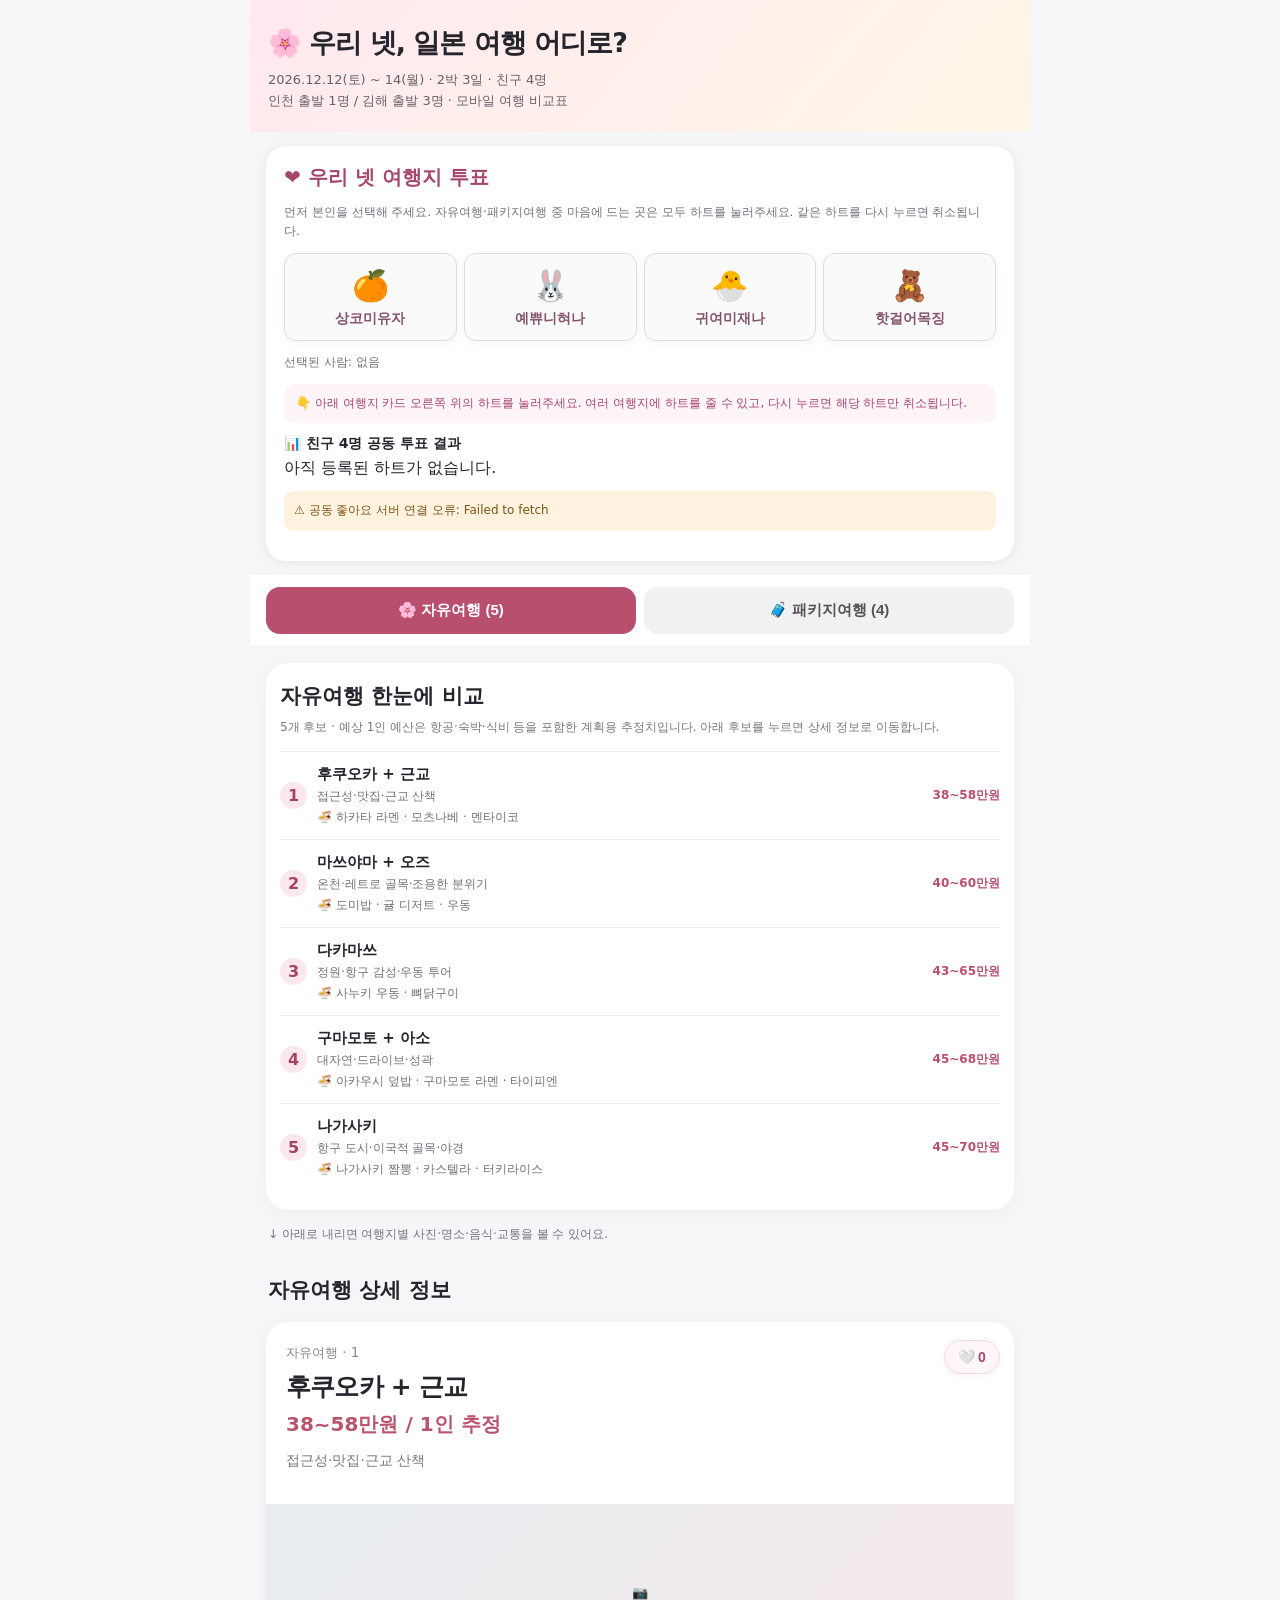
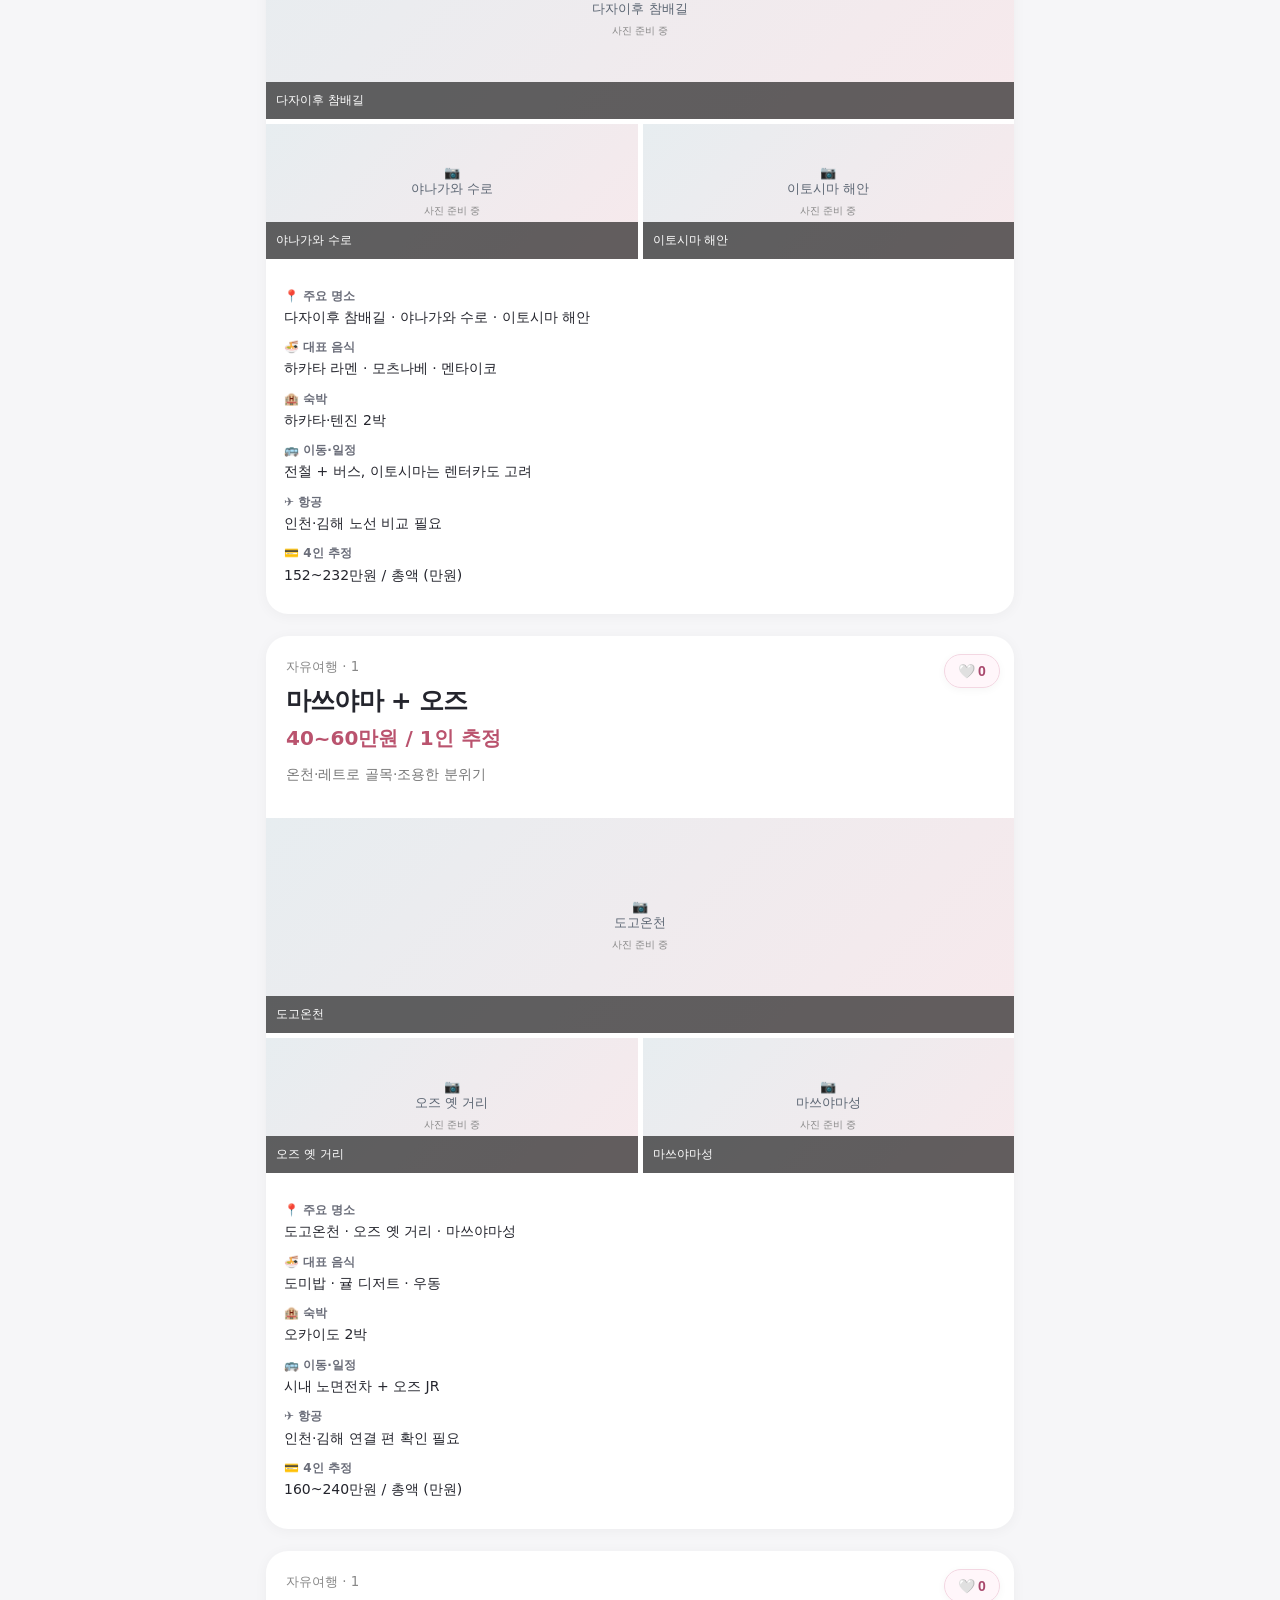
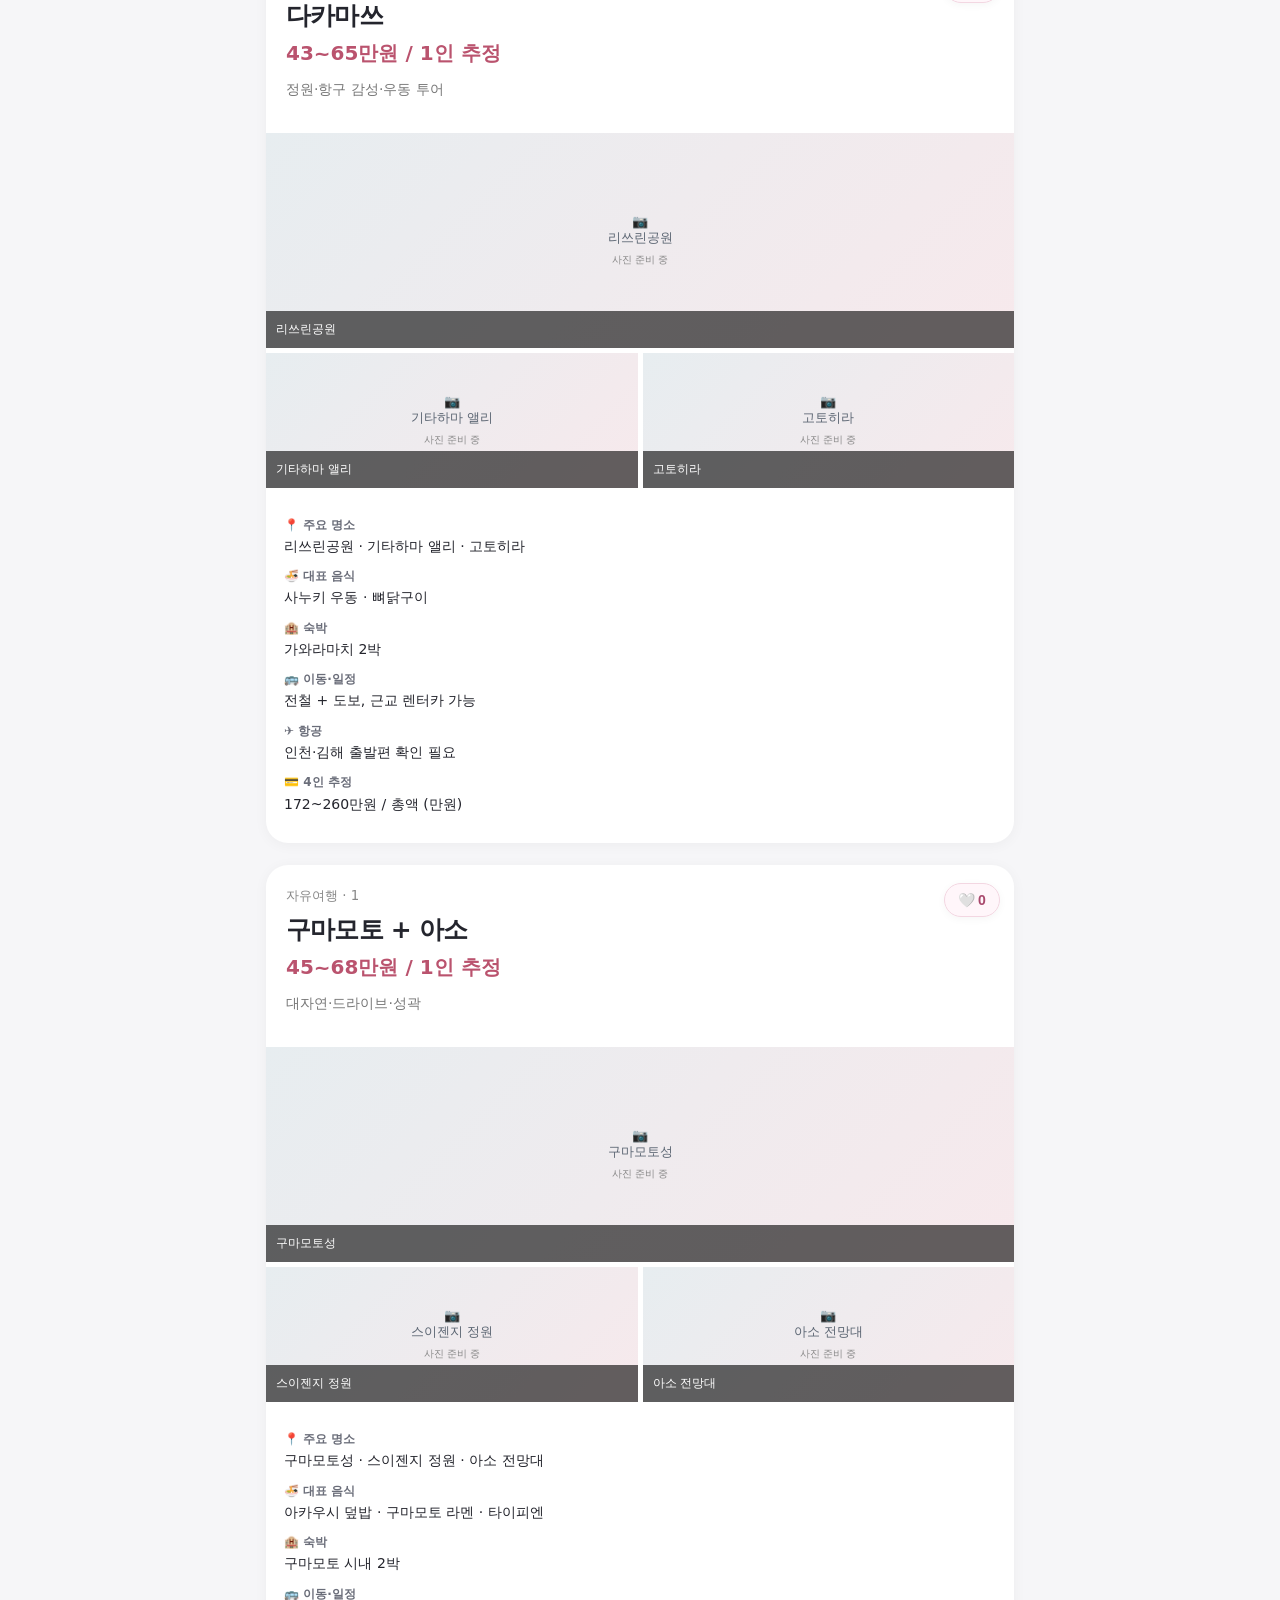
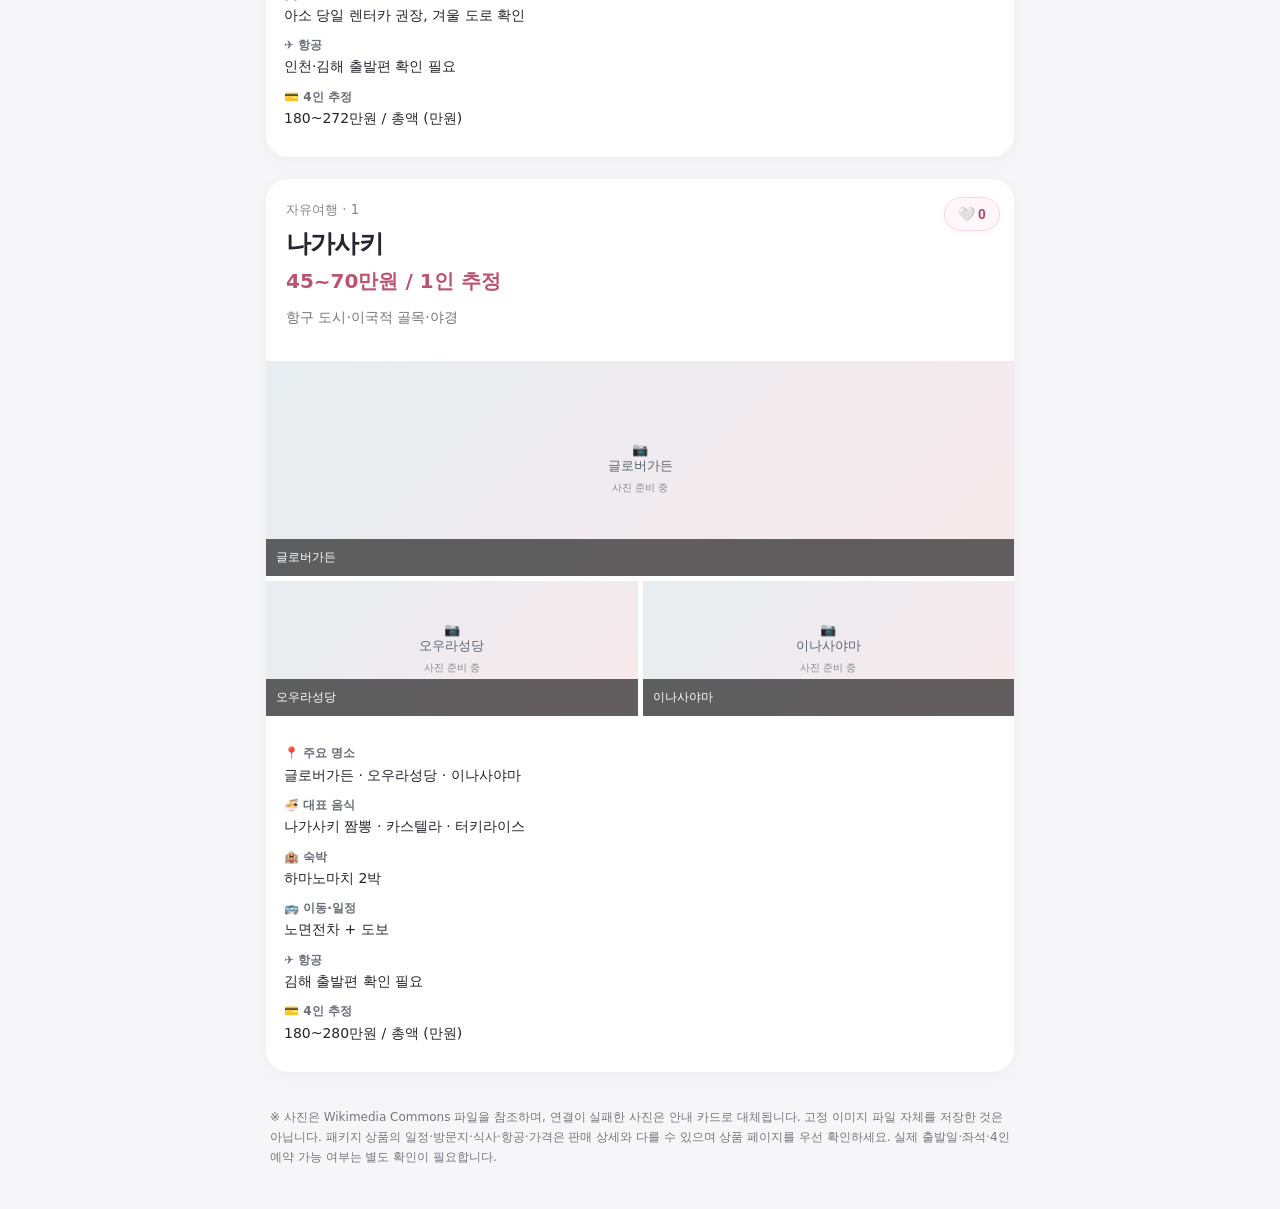
==== commit d284adb7: "Allow each friend to like multiple travel destinations independently" ====
--- a/index.html
+++ b/index.html
@@ -2,7 +2,7 @@
 :root{font-family:system-ui,-apple-system,"Noto Sans KR",sans-serif;color:#24252d;background:#f6f6f8}*{box-sizing:border-box}body{margin:0}header{background:linear-gradient(130deg,#ffe9ef,#fff6e7);padding:25px 18px 20px}header h1{font-size:27px;letter-spacing:-1px;margin:0 0 9px}header p{font-size:13px;color:#65616b;line-height:1.6;margin:0}.wrap{max-width:780px;margin:auto}.switch{display:grid;grid-template-columns:1fr 1fr;gap:8px;padding:12px 16px;background:#fff;position:sticky;top:0;z-index:5;border-bottom:1px solid #eee}.switch button{border:0;background:#f1f1f4;color:#555;padding:14px 6px;border-radius:14px;font-weight:800;font-size:15px}.switch button.active{background:#b84f6e;color:white}.panel{display:none}.panel.active{display:block}.summary{background:#fff;margin:16px;border-radius:22px;padding:19px 14px;box-shadow:0 3px 15px #00000008}.summary h2{font-size:21px;margin:0 0 8px}.subtitle{font-size:12px;color:#777;line-height:1.6;margin:0 0 14px}.sumrow{display:flex;align-items:center;gap:10px;text-decoration:none;color:inherit;padding:13px 0;border-top:1px solid #eee}.num{flex:none;width:27px;height:27px;border-radius:50%;background:#fae8ed;color:#a84261;display:grid;place-items:center;font-weight:800}.sumcontent{flex:1;min-width:0;display:flex;flex-direction:column;gap:4px}.sumcontent b{font-size:15px}.sumcontent span,.sumcontent small{font-size:12px;color:#707079}.sumrow>strong{font-size:12px;color:#b84f6e;text-align:right;max-width:88px}.hint{font-size:12px;color:#73737c;padding:0 18px 6px}.details-title{padding:10px 18px 0;font-size:21px}.detail{background:#fff;border-radius:22px;margin:15px 16px 22px;overflow:hidden;box-shadow:0 2px 14px #0000000b}.detail-head{padding:20px}.detail-head small{color:#888}.detail-head h3{font-size:25px;letter-spacing:-.8px;margin:8px 0}.detail-head strong{color:#ba536e;font-size:20px}.detail-head p{font-size:14px;color:#777}.photos{display:grid;grid-template-columns:1fr 1fr;gap:5px}.shot{height:135px;background:#eee;position:relative;overflow:hidden}.shot:first-child{grid-column:span 2;height:215px}.shot img{width:100%;height:100%;object-fit:cover}.shot>span{position:absolute;bottom:0;left:0;right:0;padding:10px;color:white;background:#0009;font-size:12px}.shot-fallback{height:100%;align-items:center;justify-content:center;flex-direction:column;gap:6px;color:#5c6673;text-align:center;font-size:13px;padding:12px}.shot-fallback small{font-size:10px;color:#888}.facts{padding:18px;font-size:14px;line-height:1.6}.facts p{margin:10px 0}.facts b{display:block;color:#6a6d79;font-size:12px}.product-link{display:block;background:#f9e8ee;padding:14px;text-align:center;border-radius:12px;color:#a63e60;font-weight:800;text-decoration:none}.foot{font-size:12px;color:#757580;line-height:1.65;padding:14px 20px 30px}.sumrow:active{background:#fff4f7}
 .schedule{padding:14px 20px;background:#f8f7fa;border-top:1px solid #eee}.schedule h4{font-size:14px;margin:0 0 8px}.schedule h4 small{font-size:10px;color:#aa5267}.schedule p{font-size:13px;line-height:2;margin:0 0 6px}.schedule>small{font-size:11px;color:#76717b}.shot-fallback{background:linear-gradient(135deg,#e7edf0,#f7e9ec)}  .voterow{grid-template-columns:repeat(2,minmax(0,1fr));gap:10px}.voterow button{display:flex;align-items:center;justify-content:center;flex-direction:column;gap:5px;padding:15px 4px;background:#fff8fa;border:1.5px solid #f1dce5;border-radius:19px;color:#85546c;font-size:14px;box-shadow:0 3px 8px #b84f6e12;transition:transform .15s}.voterow button.selected{background:#ffe2ed;border-color:#e987ab;color:#9e385f;box-shadow:0 3px 12px #e987ab45}.voteremoji{font-size:30px;line-height:1.3}.voteentry{background:linear-gradient(160deg,#fff,#fff5fa)}.voteentry h2{color:#a5476d} .detail-head{position:relative;padding-right:82px}.card-heart{position:absolute;right:14px;top:18px;border:1px solid #f3d7e2;background:#fff6fa;color:#a8486c;border-radius:999px;min-width:56px;padding:8px 7px;display:flex;align-items:center;justify-content:center;gap:3px;font-size:14px;font-weight:800;box-shadow:0 2px 8px #0000000a;cursor:pointer}.card-heart.chosen{background:#ffdfeb;border-color:#e28da9;color:#a52e5d}.card-heart:focus-visible{outline:3px solid #e78caa;outline-offset:2px}.votehint{background:#fff4f8;border-radius:12px;padding:10px 12px;color:#a5476d!important} </style><style>
 .voteentry{background:#fff;margin:14px 16px;padding:18px;border-radius:20px;box-shadow:0 2px 12px #0001}.voteentry h2{font-size:20px;margin:0 0 8px}.voterow{display:grid;grid-template-columns:repeat(4,1fr);gap:7px;margin:12px 0}.voterow button{border:1px solid #ddd;background:#fafafa;border-radius:12px;padding:12px 2px;font-weight:700}.voterow button.selected{border-color:#b84f6e;background:#ffe7ee;color:#a42c50}.voteentry p{font-size:12px;color:#73717b;line-height:1.6}.voteaction{border:1px solid #e8c7d1;background:#fff;color:#ad4665;border-radius:12px;padding:11px 14px;font-weight:800;width:100%;margin:8px 0}.voteaction.chosen{background:#b84f6e;color:white}.voteentry .results{display:grid;gap:6px}.voteentry .results div{font-size:13px;border-bottom:1px solid #eee;padding:7px 0}.voteentry .warn{background:#fff3df;color:#7b5516;padding:10px;border-radius:9px}.voteentry .votetitle{font-size:14px;font-weight:700;margin:12px 0 5px}.votebanner{font-size:12px;color:#a44464;margin-top:8px}
-</style></head><body><div class="wrap"><header><h1>🌸 우리 넷, 일본 여행 어디로?</h1><p>2026.12.12(토) ~ 14(월) · 2박 3일 · 친구 4명<br>인천 출발 1명 / 김해 출발 3명 · 모바일 여행 비교표</p></header><section class="voteentry" id="voting"><h2>❤️ 우리 넷 여행지 투표</h2><p>먼저 본인을 선택해 주세요. 전체 자유여행·패키지여행 중 한 곳에만 하트를 줄 수 있고, 다시 누르면 취소됩니다.</p><div class="voterow" id="voterow"><button type="button" data-voter="상코미유자"><span class="voteremoji">🍊</span><span>상코미유자</span></button><button type="button" data-voter="예쀼니혀나"><span class="voteremoji">🐰</span><span>예쀼니혀나</span></button><button type="button" data-voter="귀여미재나"><span class="voteremoji">🐣</span><span>귀여미재나</span></button><button type="button" data-voter="핫걸어목징"><span class="voteremoji">🧸</span><span>핫걸어목징</span></button></div><p id="whoami">선택된 사람: 없음</p><p class="votehint">👇 아래 여행지 카드 오른쪽 위의 하트를 눌러주세요. 한 사람당 한 표이며 다시 누르면 취소됩니다.</p><div class="votetitle">📊 친구 4명 공동 투표 결과</div><div class="results" id="voteresults"></div><p class="warn" id="cloudstatus">☁️ 공유 투표 연결을 준비 중입니다. 연결 전에는 하트가 저장되지 않습니다.</p></section><nav class="switch"><button id="btn-free" class="active" onclick="switchTab('free')">🌸 자유여행 (5)</button><button id="btn-pack" onclick="switchTab('pack')">🧳 패키지여행 (4)</button></nav><section class="panel active" id="panel-free"><div class="summary" id="free-summary"><h2>자유여행 한눈에 비교</h2><p class="subtitle">5개 후보 · 예상 1인 예산은 항공·숙박·식비 등을 포함한 계획용 추정치입니다. 아래 후보를 누르면 상세 정보로 이동합니다.</p><a class="sumrow" href="#free-detail-0" data-jump="free" data-index="0"><div class="num">1</div><div class="sumcontent"><b>후쿠오카 + 근교</b><span>접근성·맛집·근교 산책</span><small>🍜 하카타 라멘 · 모츠나베 · 멘타이코</small></div><strong>38~58만원</strong></a><a class="sumrow" href="#free-detail-1" data-jump="free" data-index="1"><div class="num">2</div><div class="sumcontent"><b>마쓰야마 + 오즈</b><span>온천·레트로 골목·조용한 분위기</span><small>🍜 도미밥 · 귤 디저트 · 우동</small></div><strong>40~60만원</strong></a><a class="sumrow" href="#free-detail-2" data-jump="free" data-index="2"><div class="num">3</div><div class="sumcontent"><b>다카마쓰</b><span>정원·항구 감성·우동 투어</span><small>🍜 사누키 우동 · 뼈닭구이</small></div><strong>43~65만원</strong></a><a class="sumrow" href="#free-detail-3" data-jump="free" data-index="3"><div class="num">4</div><div class="sumcontent"><b>구마모토 + 아소</b><span>대자연·드라이브·성곽</span><small>🍜 아카우시 덮밥 · 구마모토 라멘 · 타이피엔</small></div><strong>45~68만원</strong></a><a class="sumrow" href="#free-detail-4" data-jump="free" data-index="4"><div class="num">5</div><div class="sumcontent"><b>나가사키</b><span>항구 도시·이국적 골목·야경</span><small>🍜 나가사키 짬뽕 · 카스텔라 · 터키라이스</small></div><strong>45~70만원</strong></a></div><p class="hint">↓ 아래로 내리면 여행지별 사진·명소·음식·교통을 볼 수 있어요.</p><h2 class="details-title">자유여행 상세 정보</h2><div id="free-detail-0"><article class="detail" data-vote-index="0"><div class="detail-head"><button type="button" class="card-heart" data-choice="0" aria-label="좋아요 투표">🤍 <span>0</span></button><small>자유여행 · 1</small><h3>후쿠오카 + 근교</h3><strong>38~58만원 / 1인 추정</strong><p>접근성·맛집·근교 산책</p></div><div class="photos"><div class="shot"><img loading="lazy" src="https://commons.wikimedia.org/wiki/Special:FilePath/Dazaifu%20Tenmangu%20bridge.jpg?width=800" alt="다자이후 참배길" onerror="this.style.display='none';this.nextElementSibling.style.display='flex'"><div class="shot-fallback" style="display:none">📷<br>다자이후 참배길<small>사진 준비 중</small></div><span>다자이후 참배길</span></div><div class="shot"><img loading="lazy" src="https://commons.wikimedia.org/wiki/Special:FilePath/Sakurai%20Futamigaura.jpg?width=800" alt="야나가와 수로" onerror="this.style.display='none';this.nextElementSibling.style.display='flex'"><div class="shot-fallback" style="display:none">📷<br>야나가와 수로<small>사진 준비 중</small></div><span>야나가와 수로</span></div><div class="shot"><div class="shot-fallback" style="display:flex">📷<br>이토시마 해안<small>사진 준비 중</small></div><span>이토시마 해안</span></div></div><div class="facts"><p><b>📍 주요 명소</b>다자이후 참배길 · 야나가와 수로 · 이토시마 해안</p><p><b>🍜 대표 음식</b>하카타 라멘 · 모츠나베 · 멘타이코</p><p><b>🏨 숙박</b>하카타·텐진 2박</p><p><b>🚌 이동·일정</b>전철 + 버스, 이토시마는 렌터카도 고려</p><p><b>✈️ 항공</b>인천·김해 노선 비교 필요</p><p><b>💳 4인 추정</b>152~232만원 / 총액 (만원)</p></div></article></div><div id="free-detail-1"><article class="detail" data-vote-index="1"><div class="detail-head"><button type="button" class="card-heart" data-choice="1" aria-label="좋아요 투표">🤍 <span>0</span></button><small>자유여행 · 1</small><h3>마쓰야마 + 오즈</h3><strong>40~60만원 / 1인 추정</strong><p>온천·레트로 골목·조용한 분위기</p></div><div class="photos"><div class="shot"><img loading="lazy" src="https://commons.wikimedia.org/wiki/Special:FilePath/Dogo%20Onsen%2002.jpg?width=800" alt="도고온천" onerror="this.style.display='none';this.nextElementSibling.style.display='flex'"><div class="shot-fallback" style="display:none">📷<br>도고온천<small>사진 준비 중</small></div><span>도고온천</span></div><div class="shot"><img loading="lazy" src="https://commons.wikimedia.org/wiki/Special:FilePath/Dougo%20shopping%20street.jpg?width=800" alt="오즈 옛 거리" onerror="this.style.display='none';this.nextElementSibling.style.display='flex'"><div class="shot-fallback" style="display:none">📷<br>오즈 옛 거리<small>사진 준비 중</small></div><span>오즈 옛 거리</span></div><div class="shot"><div class="shot-fallback" style="display:flex">📷<br>마쓰야마성<small>사진 준비 중</small></div><span>마쓰야마성</span></div></div><div class="facts"><p><b>📍 주요 명소</b>도고온천 · 오즈 옛 거리 · 마쓰야마성</p><p><b>🍜 대표 음식</b>도미밥 · 귤 디저트 · 우동</p><p><b>🏨 숙박</b>오카이도 2박</p><p><b>🚌 이동·일정</b>시내 노면전차 + 오즈 JR</p><p><b>✈️ 항공</b>인천·김해 연결 편 확인 필요</p><p><b>💳 4인 추정</b>160~240만원 / 총액 (만원)</p></div></article></div><div id="free-detail-2"><article class="detail" data-vote-index="2"><div class="detail-head"><button type="button" class="card-heart" data-choice="2" aria-label="좋아요 투표">🤍 <span>0</span></button><small>자유여행 · 1</small><h3>다카마쓰</h3><strong>43~65만원 / 1인 추정</strong><p>정원·항구 감성·우동 투어</p></div><div class="photos"><div class="shot"><img loading="lazy" src="https://commons.wikimedia.org/wiki/Special:FilePath/Ritsurin%20Garden.jpg?width=800" alt="리쓰린공원" onerror="this.style.display='none';this.nextElementSibling.style.display='flex'"><div class="shot-fallback" style="display:none">📷<br>리쓰린공원<small>사진 준비 중</small></div><span>리쓰린공원</span></div><div class="shot"><div class="shot-fallback" style="display:flex">📷<br>기타하마 앨리<small>사진 준비 중</small></div><span>기타하마 앨리</span></div><div class="shot"><div class="shot-fallback" style="display:flex">📷<br>고토히라<small>사진 준비 중</small></div><span>고토히라</span></div></div><div class="facts"><p><b>📍 주요 명소</b>리쓰린공원 · 기타하마 앨리 · 고토히라</p><p><b>🍜 대표 음식</b>사누키 우동 · 뼈닭구이</p><p><b>🏨 숙박</b>가와라마치 2박</p><p><b>🚌 이동·일정</b>전철 + 도보, 근교 렌터카 가능</p><p><b>✈️ 항공</b>인천·김해 출발편 확인 필요</p><p><b>💳 4인 추정</b>172~260만원 / 총액 (만원)</p></div></article></div><div id="free-detail-3"><article class="detail" data-vote-index="3"><div class="detail-head"><button type="button" class="card-heart" data-choice="3" aria-label="좋아요 투표">🤍 <span>0</span></button><small>자유여행 · 1</small><h3>구마모토 + 아소</h3><strong>45~68만원 / 1인 추정</strong><p>대자연·드라이브·성곽</p></div><div class="photos"><div class="shot"><img loading="lazy" src="https://commons.wikimedia.org/wiki/Special:FilePath/Mount%20Aso.jpg?width=800" alt="구마모토성" onerror="this.style.display='none';this.nextElementSibling.style.display='flex'"><div class="shot-fallback" style="display:none">📷<br>구마모토성<small>사진 준비 중</small></div><span>구마모토성</span></div><div class="shot"><div class="shot-fallback" style="display:flex">📷<br>스이젠지 정원<small>사진 준비 중</small></div><span>스이젠지 정원</span></div><div class="shot"><div class="shot-fallback" style="display:flex">📷<br>아소 전망대<small>사진 준비 중</small></div><span>아소 전망대</span></div></div><div class="facts"><p><b>📍 주요 명소</b>구마모토성 · 스이젠지 정원 · 아소 전망대</p><p><b>🍜 대표 음식</b>아카우시 덮밥 · 구마모토 라멘 · 타이피엔</p><p><b>🏨 숙박</b>구마모토 시내 2박</p><p><b>🚌 이동·일정</b>아소 당일 렌터카 권장, 겨울 도로 확인</p><p><b>✈️ 항공</b>인천·김해 출발편 확인 필요</p><p><b>💳 4인 추정</b>180~272만원 / 총액 (만원)</p></div></article></div><div id="free-detail-4"><article class="detail" data-vote-index="4"><div class="detail-head"><button type="button" class="card-heart" data-choice="4" aria-label="좋아요 투표">🤍 <span>0</span></button><small>자유여행 · 1</small><h3>나가사키</h3><strong>45~70만원 / 1인 추정</strong><p>항구 도시·이국적 골목·야경</p></div><div class="photos"><div class="shot"><img loading="lazy" src="https://commons.wikimedia.org/wiki/Special:FilePath/Glover%20Garden.jpg?width=800" alt="글로버가든" onerror="this.style.display='none';this.nextElementSibling.style.display='flex'"><div class="shot-fallback" style="display:none">📷<br>글로버가든<small>사진 준비 중</small></div><span>글로버가든</span></div><div class="shot"><img loading="lazy" src="https://commons.wikimedia.org/wiki/Special:FilePath/Oura%20Church.jpg?width=800" alt="오우라성당" onerror="this.style.display='none';this.nextElementSibling.style.display='flex'"><div class="shot-fallback" style="display:none">📷<br>오우라성당<small>사진 준비 중</small></div><span>오우라성당</span></div><div class="shot"><div class="shot-fallback" style="display:flex">📷<br>이나사야마<small>사진 준비 중</small></div><span>이나사야마</span></div></div><div class="facts"><p><b>📍 주요 명소</b>글로버가든 · 오우라성당 · 이나사야마</p><p><b>🍜 대표 음식</b>나가사키 짬뽕 · 카스텔라 · 터키라이스</p><p><b>🏨 숙박</b>하마노마치 2박</p><p><b>🚌 이동·일정</b>노면전차 + 도보</p><p><b>✈️ 항공</b>김해 출발편 확인 필요</p><p><b>💳 4인 추정</b>180~280만원 / 총액 (만원)</p></div></article></div></section><section class="panel" id="panel-pack"><div class="summary" id="pack-summary"><h2>패키지여행 한눈에 비교</h2><p class="subtitle">4개 후보 · 12월 12일 출발 여부와 가격은 미확인입니다. 동일 패키지에 인천 1명·김해 3명이 합류 가능한지 꼭 확인하세요.</p><a class="sumrow" href="#pack-detail-0" data-jump="pack" data-index="0"><div class="num">1</div><div class="sumcontent"><b>후쿠오카 + 벳부</b><span>온천과 규슈 주요 관광</span><small>🍜 지옥찜 · 도리텐 · 하카타 라멘</small></div><strong>출발일별 조회</strong></a><a class="sumrow" href="#pack-detail-1" data-jump="pack" data-index="1"><div class="num">2</div><div class="sumcontent"><b>오사카 + 유니버설</b><span>테마파크 중심의 활동형 여행</span><small>🍜 다코야키 · 오코노미야키 · 쿠시카쓰</small></div><strong>출발일별 조회</strong></a><a class="sumrow" href="#pack-detail-2" data-jump="pack" data-index="2"><div class="num">3</div><div class="sumcontent"><b>다카마쓰 + 나오시마</b><span>예술섬·소도시·전용버스</span><small>🍜 사누키 우동 · 뼈닭구이 · 해산물</small></div><strong>출발일별 조회</strong></a><a class="sumrow" href="#pack-detail-3" data-jump="pack" data-index="3"><div class="num">4</div><div class="sumcontent"><b>네이버 추가 패키지</b><span>링크 상세 확인 후 상품명 확정</span><small>🍜 방문 지역의 대표 음식 확인</small></div><strong>출발일별 조회</strong></a></div><p class="hint">↓ 아래로 내리면 여행지별 사진·명소·음식·포함사항 확인 포인트가 나옵니다.</p><h2 class="details-title">패키지여행 상세 정보</h2><div id="pack-detail-0"><article class="detail" data-vote-index="5"><div class="detail-head"><button type="button" class="card-heart" data-choice="5" aria-label="좋아요 투표">🤍 <span>0</span></button><small>패키지 · 1</small><h3>후쿠오카 + 벳부</h3><strong>출발일별 조회</strong><p>온천과 규슈 주요 관광</p></div><div class="schedule"><h4>🗓 2박 3일 일정 개요 <small>예시 · 확정 시간표 아님</small></h4><p><b>1일차</b> 후쿠오카 도착 → 규슈 관광·숙박<br><b>2일차</b> 벳부 온천권 관광 → 숙박<br><b>3일차</b> 귀국 이동</p><small>일자별 방문 순서·시각 미확인. 상품 일정표 확인 필요.</small></div><div class="photos"><div class="shot"><img loading="lazy" src="https://commons.wikimedia.org/wiki/Special:FilePath/Dazaifu%20Tenmangu%20bridge.jpg?width=800" alt="벳부 온천" onerror="this.style.display='none';this.nextElementSibling.style.display='flex'"><div class="shot-fallback" style="display:none">📷<br>벳부 온천<small>사진 준비 중</small></div><span>벳부 온천</span></div><div class="shot"><div class="shot-fallback" style="display:flex">📷<br>유후인<small>사진 준비 중</small></div><span>유후인</span></div><div class="shot"><div class="shot-fallback" style="display:flex">📷<br>후쿠오카 시내<small>사진 준비 중</small></div><span>후쿠오카 시내</span></div></div><div class="facts"><p><b>📍 주요 명소</b>벳부 온천 · 유후인 · 후쿠오카 시내</p><p><b>🍜 대표 음식</b>지옥찜 · 도리텐 · 하카타 라멘</p><p><b>🏨 숙박</b>상품 지정 호텔 2박</p><p><b>🚌 이동·일정</b>전용버스 여부·자유시간 확인</p><p><b>✈️ 항공</b>인천/김해 동일 일정 합류 가능 여부 확인</p><a class="product-link" href="https://www.tripstore.kr/s/GTiNdr" target="_blank" rel="noopener">상품 상세 및 실제 가격 확인 ↗</a></div></article></div><div id="pack-detail-1"><article class="detail" data-vote-index="6"><div class="detail-head"><button type="button" class="card-heart" data-choice="6" aria-label="좋아요 투표">🤍 <span>0</span></button><small>패키지 · 1</small><h3>오사카 + 유니버설</h3><strong>출발일별 조회</strong><p>테마파크 중심의 활동형 여행</p></div><div class="schedule"><h4>🗓 2박 3일 일정 개요 <small>예시 · 확정 시간표 아님</small></h4><p><b>1일차</b> 오사카 도착·시내 관광<br><b>2일차</b> 유니버설 스튜디오 재팬 방문<br><b>3일차</b> 귀국 이동</p><small>USJ 방문일·입장권 포함 여부·체류시간 미확인.</small></div><div class="photos"><div class="shot"><div class="shot-fallback" style="display:flex">📷<br>유니버설 스튜디오 재팬<small>사진 준비 중</small></div><span>유니버설 스튜디오 재팬</span></div><div class="shot"><div class="shot-fallback" style="display:flex">📷<br>도톤보리<small>사진 준비 중</small></div><span>도톤보리</span></div><div class="shot"><div class="shot-fallback" style="display:flex">📷<br>오사카 시내<small>사진 준비 중</small></div><span>오사카 시내</span></div></div><div class="facts"><p><b>📍 주요 명소</b>유니버설 스튜디오 재팬 · 도톤보리 · 오사카 시내</p><p><b>🍜 대표 음식</b>다코야키 · 오코노미야키 · 쿠시카쓰</p><p><b>🏨 숙박</b>상품 지정 호텔 2박</p><p><b>🚌 이동·일정</b>USJ 입장권·익스프레스 패스·체류시간 확인</p><p><b>✈️ 항공</b>인천/김해 출발 일정 확인</p><a class="product-link" href="https://www.tripstore.kr/s/nEVfx7" target="_blank" rel="noopener">상품 상세 및 실제 가격 확인 ↗</a></div></article></div><div id="pack-detail-2"><article class="detail" data-vote-index="7"><div class="detail-head"><button type="button" class="card-heart" data-choice="7" aria-label="좋아요 투표">🤍 <span>0</span></button><small>패키지 · 1</small><h3>다카마쓰 + 나오시마</h3><strong>출발일별 조회</strong><p>예술섬·소도시·전용버스</p></div><div class="schedule"><h4>🗓 2박 3일 일정 개요 <small>예시 · 확정 시간표 아님</small></h4><p><b>1일차</b> 다카마쓰 도착·시내 관광<br><b>2일차</b> 나오시마 관광<br><b>3일차</b> 귀국 이동</p><small>나오시마 방문일·페리 시각·미술관 포함 여부 미확인.</small></div><div class="photos"><div class="shot"><img loading="lazy" src="https://commons.wikimedia.org/wiki/Special:FilePath/Ritsurin%20Garden.jpg?width=800" alt="나오시마" onerror="this.style.display='none';this.nextElementSibling.style.display='flex'"><div class="shot-fallback" style="display:none">📷<br>나오시마<small>사진 준비 중</small></div><span>나오시마</span></div><div class="shot"><div class="shot-fallback" style="display:flex">📷<br>리쓰린공원<small>사진 준비 중</small></div><span>리쓰린공원</span></div><div class="shot"><div class="shot-fallback" style="display:flex">📷<br>다카마쓰 항구<small>사진 준비 중</small></div><span>다카마쓰 항구</span></div></div><div class="facts"><p><b>📍 주요 명소</b>나오시마 · 리쓰린공원 · 다카마쓰 항구</p><p><b>🍜 대표 음식</b>사누키 우동 · 뼈닭구이 · 해산물</p><p><b>🏨 숙박</b>상품 지정 호텔 2박</p><p><b>🚌 이동·일정</b>페리·미술관 입장료·선택관광 확인</p><p><b>✈️ 항공</b>인천/김해 출발 일정 확인</p><a class="product-link" href="https://naver.me/5FD73D3C" target="_blank" rel="noopener">상품 상세 및 실제 가격 확인 ↗</a></div></article></div><div id="pack-detail-3"><article class="detail" data-vote-index="8"><div class="detail-head"><button type="button" class="card-heart" data-choice="8" aria-label="좋아요 투표">🤍 <span>0</span></button><small>패키지 · 1</small><h3>네이버 추가 패키지</h3><strong>출발일별 조회</strong><p>링크 상세 확인 후 상품명 확정</p></div><div class="schedule"><h4>🗓 2박 3일 일정 개요 <small>예시 · 확정 시간표 아님</small></h4><p><b>1~3일차</b> 상품 상세 일정표 확인 필요</p><small>링크에서 목적지·일정 확인 불가.</small></div><div class="photos"><div class="shot"><div class="shot-fallback" style="display:flex">📷<br>상품 상세의 방문지 확인<small>사진 준비 중</small></div><span>상품 상세의 방문지 확인</span></div><div class="shot"><div class="shot-fallback" style="display:flex">📷<br>숙박 위치 확인<small>사진 준비 중</small></div><span>숙박 위치 확인</span></div><div class="shot"><div class="shot-fallback" style="display:flex">📷<br>자유시간 확인<small>사진 준비 중</small></div><span>자유시간 확인</span></div></div><div class="facts"><p><b>📍 주요 명소</b>상품 상세의 방문지 확인 · 숙박 위치 확인 · 자유시간 확인</p><p><b>🍜 대표 음식</b>방문 지역의 대표 음식 확인</p><p><b>🏨 숙박</b>상품 상세 확인</p><p><b>🚌 이동·일정</b>포함·불포함 및 쇼핑 일정 확인</p><p><b>✈️ 항공</b>12월 12일 출발 여부 확인</p><a class="product-link" href="https://naver.me/5imO4U3F" target="_blank" rel="noopener">상품 상세 및 실제 가격 확인 ↗</a></div></article></div></section><p class="foot">※ 사진은 Wikimedia Commons 파일을 참조하며, 연결이 실패한 사진은 안내 카드로 대체됩니다. 고정 이미지 파일 자체를 저장한 것은 아닙니다. 패키지 상품의 일정·방문지·식사·항공·가격은 판매 상세와 다를 수 있으며 상품 페이지를 우선 확인하세요. 실제 출발일·좌석·4인 예약 가능 여부는 별도 확인이 필요합니다.</p></div><script>function switchTab(t){document.querySelectorAll('.panel').forEach(p=>p.classList.remove('active'));document.querySelectorAll('.switch button').forEach(b=>b.classList.remove('active'));document.getElementById('panel-'+t).classList.add('active');document.getElementById('btn-'+t).classList.add('active');window.scrollTo(0,0)}document.querySelectorAll('[data-jump]').forEach(a=>a.addEventListener('click',e=>{e.preventDefault();const id=a.getAttribute('href').slice(1);document.getElementById(id).scrollIntoView({behavior:'smooth',block:'start'})}));</script><script src="vote-config.js"></script><script>
+</style></head><body><div class="wrap"><header><h1>🌸 우리 넷, 일본 여행 어디로?</h1><p>2026.12.12(토) ~ 14(월) · 2박 3일 · 친구 4명<br>인천 출발 1명 / 김해 출발 3명 · 모바일 여행 비교표</p></header><section class="voteentry" id="voting"><h2>❤️ 우리 넷 여행지 투표</h2><p>먼저 본인을 선택해 주세요. 자유여행·패키지여행 중 마음에 드는 곳은 모두 하트를 눌러주세요. 같은 하트를 다시 누르면 취소됩니다.</p><div class="voterow" id="voterow"><button type="button" data-voter="상코미유자"><span class="voteremoji">🍊</span><span>상코미유자</span></button><button type="button" data-voter="예쀼니혀나"><span class="voteremoji">🐰</span><span>예쀼니혀나</span></button><button type="button" data-voter="귀여미재나"><span class="voteremoji">🐣</span><span>귀여미재나</span></button><button type="button" data-voter="핫걸어목징"><span class="voteremoji">🧸</span><span>핫걸어목징</span></button></div><p id="whoami">선택된 사람: 없음</p><p class="votehint">👇 아래 여행지 카드 오른쪽 위의 하트를 눌러주세요. 여러 여행지에 하트를 줄 수 있고, 다시 누르면 해당 하트만 취소됩니다.</p><div class="votetitle">📊 친구 4명 공동 투표 결과</div><div class="results" id="voteresults"></div><p class="warn" id="cloudstatus">☁️ 공유 투표 연결을 준비 중입니다. 연결 전에는 하트가 저장되지 않습니다.</p></section><nav class="switch"><button id="btn-free" class="active" onclick="switchTab('free')">🌸 자유여행 (5)</button><button id="btn-pack" onclick="switchTab('pack')">🧳 패키지여행 (4)</button></nav><section class="panel active" id="panel-free"><div class="summary" id="free-summary"><h2>자유여행 한눈에 비교</h2><p class="subtitle">5개 후보 · 예상 1인 예산은 항공·숙박·식비 등을 포함한 계획용 추정치입니다. 아래 후보를 누르면 상세 정보로 이동합니다.</p><a class="sumrow" href="#free-detail-0" data-jump="free" data-index="0"><div class="num">1</div><div class="sumcontent"><b>후쿠오카 + 근교</b><span>접근성·맛집·근교 산책</span><small>🍜 하카타 라멘 · 모츠나베 · 멘타이코</small></div><strong>38~58만원</strong></a><a class="sumrow" href="#free-detail-1" data-jump="free" data-index="1"><div class="num">2</div><div class="sumcontent"><b>마쓰야마 + 오즈</b><span>온천·레트로 골목·조용한 분위기</span><small>🍜 도미밥 · 귤 디저트 · 우동</small></div><strong>40~60만원</strong></a><a class="sumrow" href="#free-detail-2" data-jump="free" data-index="2"><div class="num">3</div><div class="sumcontent"><b>다카마쓰</b><span>정원·항구 감성·우동 투어</span><small>🍜 사누키 우동 · 뼈닭구이</small></div><strong>43~65만원</strong></a><a class="sumrow" href="#free-detail-3" data-jump="free" data-index="3"><div class="num">4</div><div class="sumcontent"><b>구마모토 + 아소</b><span>대자연·드라이브·성곽</span><small>🍜 아카우시 덮밥 · 구마모토 라멘 · 타이피엔</small></div><strong>45~68만원</strong></a><a class="sumrow" href="#free-detail-4" data-jump="free" data-index="4"><div class="num">5</div><div class="sumcontent"><b>나가사키</b><span>항구 도시·이국적 골목·야경</span><small>🍜 나가사키 짬뽕 · 카스텔라 · 터키라이스</small></div><strong>45~70만원</strong></a></div><p class="hint">↓ 아래로 내리면 여행지별 사진·명소·음식·교통을 볼 수 있어요.</p><h2 class="details-title">자유여행 상세 정보</h2><div id="free-detail-0"><article class="detail" data-vote-index="0"><div class="detail-head"><button type="button" class="card-heart" data-choice="0" aria-label="좋아요 투표">🤍 <span>0</span></button><small>자유여행 · 1</small><h3>후쿠오카 + 근교</h3><strong>38~58만원 / 1인 추정</strong><p>접근성·맛집·근교 산책</p></div><div class="photos"><div class="shot"><img loading="lazy" src="https://commons.wikimedia.org/wiki/Special:FilePath/Dazaifu%20Tenmangu%20bridge.jpg?width=800" alt="다자이후 참배길" onerror="this.style.display='none';this.nextElementSibling.style.display='flex'"><div class="shot-fallback" style="display:none">📷<br>다자이후 참배길<small>사진 준비 중</small></div><span>다자이후 참배길</span></div><div class="shot"><img loading="lazy" src="https://commons.wikimedia.org/wiki/Special:FilePath/Sakurai%20Futamigaura.jpg?width=800" alt="야나가와 수로" onerror="this.style.display='none';this.nextElementSibling.style.display='flex'"><div class="shot-fallback" style="display:none">📷<br>야나가와 수로<small>사진 준비 중</small></div><span>야나가와 수로</span></div><div class="shot"><div class="shot-fallback" style="display:flex">📷<br>이토시마 해안<small>사진 준비 중</small></div><span>이토시마 해안</span></div></div><div class="facts"><p><b>📍 주요 명소</b>다자이후 참배길 · 야나가와 수로 · 이토시마 해안</p><p><b>🍜 대표 음식</b>하카타 라멘 · 모츠나베 · 멘타이코</p><p><b>🏨 숙박</b>하카타·텐진 2박</p><p><b>🚌 이동·일정</b>전철 + 버스, 이토시마는 렌터카도 고려</p><p><b>✈️ 항공</b>인천·김해 노선 비교 필요</p><p><b>💳 4인 추정</b>152~232만원 / 총액 (만원)</p></div></article></div><div id="free-detail-1"><article class="detail" data-vote-index="1"><div class="detail-head"><button type="button" class="card-heart" data-choice="1" aria-label="좋아요 투표">🤍 <span>0</span></button><small>자유여행 · 1</small><h3>마쓰야마 + 오즈</h3><strong>40~60만원 / 1인 추정</strong><p>온천·레트로 골목·조용한 분위기</p></div><div class="photos"><div class="shot"><img loading="lazy" src="https://commons.wikimedia.org/wiki/Special:FilePath/Dogo%20Onsen%2002.jpg?width=800" alt="도고온천" onerror="this.style.display='none';this.nextElementSibling.style.display='flex'"><div class="shot-fallback" style="display:none">📷<br>도고온천<small>사진 준비 중</small></div><span>도고온천</span></div><div class="shot"><img loading="lazy" src="https://commons.wikimedia.org/wiki/Special:FilePath/Dougo%20shopping%20street.jpg?width=800" alt="오즈 옛 거리" onerror="this.style.display='none';this.nextElementSibling.style.display='flex'"><div class="shot-fallback" style="display:none">📷<br>오즈 옛 거리<small>사진 준비 중</small></div><span>오즈 옛 거리</span></div><div class="shot"><div class="shot-fallback" style="display:flex">📷<br>마쓰야마성<small>사진 준비 중</small></div><span>마쓰야마성</span></div></div><div class="facts"><p><b>📍 주요 명소</b>도고온천 · 오즈 옛 거리 · 마쓰야마성</p><p><b>🍜 대표 음식</b>도미밥 · 귤 디저트 · 우동</p><p><b>🏨 숙박</b>오카이도 2박</p><p><b>🚌 이동·일정</b>시내 노면전차 + 오즈 JR</p><p><b>✈️ 항공</b>인천·김해 연결 편 확인 필요</p><p><b>💳 4인 추정</b>160~240만원 / 총액 (만원)</p></div></article></div><div id="free-detail-2"><article class="detail" data-vote-index="2"><div class="detail-head"><button type="button" class="card-heart" data-choice="2" aria-label="좋아요 투표">🤍 <span>0</span></button><small>자유여행 · 1</small><h3>다카마쓰</h3><strong>43~65만원 / 1인 추정</strong><p>정원·항구 감성·우동 투어</p></div><div class="photos"><div class="shot"><img loading="lazy" src="https://commons.wikimedia.org/wiki/Special:FilePath/Ritsurin%20Garden.jpg?width=800" alt="리쓰린공원" onerror="this.style.display='none';this.nextElementSibling.style.display='flex'"><div class="shot-fallback" style="display:none">📷<br>리쓰린공원<small>사진 준비 중</small></div><span>리쓰린공원</span></div><div class="shot"><div class="shot-fallback" style="display:flex">📷<br>기타하마 앨리<small>사진 준비 중</small></div><span>기타하마 앨리</span></div><div class="shot"><div class="shot-fallback" style="display:flex">📷<br>고토히라<small>사진 준비 중</small></div><span>고토히라</span></div></div><div class="facts"><p><b>📍 주요 명소</b>리쓰린공원 · 기타하마 앨리 · 고토히라</p><p><b>🍜 대표 음식</b>사누키 우동 · 뼈닭구이</p><p><b>🏨 숙박</b>가와라마치 2박</p><p><b>🚌 이동·일정</b>전철 + 도보, 근교 렌터카 가능</p><p><b>✈️ 항공</b>인천·김해 출발편 확인 필요</p><p><b>💳 4인 추정</b>172~260만원 / 총액 (만원)</p></div></article></div><div id="free-detail-3"><article class="detail" data-vote-index="3"><div class="detail-head"><button type="button" class="card-heart" data-choice="3" aria-label="좋아요 투표">🤍 <span>0</span></button><small>자유여행 · 1</small><h3>구마모토 + 아소</h3><strong>45~68만원 / 1인 추정</strong><p>대자연·드라이브·성곽</p></div><div class="photos"><div class="shot"><img loading="lazy" src="https://commons.wikimedia.org/wiki/Special:FilePath/Mount%20Aso.jpg?width=800" alt="구마모토성" onerror="this.style.display='none';this.nextElementSibling.style.display='flex'"><div class="shot-fallback" style="display:none">📷<br>구마모토성<small>사진 준비 중</small></div><span>구마모토성</span></div><div class="shot"><div class="shot-fallback" style="display:flex">📷<br>스이젠지 정원<small>사진 준비 중</small></div><span>스이젠지 정원</span></div><div class="shot"><div class="shot-fallback" style="display:flex">📷<br>아소 전망대<small>사진 준비 중</small></div><span>아소 전망대</span></div></div><div class="facts"><p><b>📍 주요 명소</b>구마모토성 · 스이젠지 정원 · 아소 전망대</p><p><b>🍜 대표 음식</b>아카우시 덮밥 · 구마모토 라멘 · 타이피엔</p><p><b>🏨 숙박</b>구마모토 시내 2박</p><p><b>🚌 이동·일정</b>아소 당일 렌터카 권장, 겨울 도로 확인</p><p><b>✈️ 항공</b>인천·김해 출발편 확인 필요</p><p><b>💳 4인 추정</b>180~272만원 / 총액 (만원)</p></div></article></div><div id="free-detail-4"><article class="detail" data-vote-index="4"><div class="detail-head"><button type="button" class="card-heart" data-choice="4" aria-label="좋아요 투표">🤍 <span>0</span></button><small>자유여행 · 1</small><h3>나가사키</h3><strong>45~70만원 / 1인 추정</strong><p>항구 도시·이국적 골목·야경</p></div><div class="photos"><div class="shot"><img loading="lazy" src="https://commons.wikimedia.org/wiki/Special:FilePath/Glover%20Garden.jpg?width=800" alt="글로버가든" onerror="this.style.display='none';this.nextElementSibling.style.display='flex'"><div class="shot-fallback" style="display:none">📷<br>글로버가든<small>사진 준비 중</small></div><span>글로버가든</span></div><div class="shot"><img loading="lazy" src="https://commons.wikimedia.org/wiki/Special:FilePath/Oura%20Church.jpg?width=800" alt="오우라성당" onerror="this.style.display='none';this.nextElementSibling.style.display='flex'"><div class="shot-fallback" style="display:none">📷<br>오우라성당<small>사진 준비 중</small></div><span>오우라성당</span></div><div class="shot"><div class="shot-fallback" style="display:flex">📷<br>이나사야마<small>사진 준비 중</small></div><span>이나사야마</span></div></div><div class="facts"><p><b>📍 주요 명소</b>글로버가든 · 오우라성당 · 이나사야마</p><p><b>🍜 대표 음식</b>나가사키 짬뽕 · 카스텔라 · 터키라이스</p><p><b>🏨 숙박</b>하마노마치 2박</p><p><b>🚌 이동·일정</b>노면전차 + 도보</p><p><b>✈️ 항공</b>김해 출발편 확인 필요</p><p><b>💳 4인 추정</b>180~280만원 / 총액 (만원)</p></div></article></div></section><section class="panel" id="panel-pack"><div class="summary" id="pack-summary"><h2>패키지여행 한눈에 비교</h2><p class="subtitle">4개 후보 · 12월 12일 출발 여부와 가격은 미확인입니다. 동일 패키지에 인천 1명·김해 3명이 합류 가능한지 꼭 확인하세요.</p><a class="sumrow" href="#pack-detail-0" data-jump="pack" data-index="0"><div class="num">1</div><div class="sumcontent"><b>후쿠오카 + 벳부</b><span>온천과 규슈 주요 관광</span><small>🍜 지옥찜 · 도리텐 · 하카타 라멘</small></div><strong>출발일별 조회</strong></a><a class="sumrow" href="#pack-detail-1" data-jump="pack" data-index="1"><div class="num">2</div><div class="sumcontent"><b>오사카 + 유니버설</b><span>테마파크 중심의 활동형 여행</span><small>🍜 다코야키 · 오코노미야키 · 쿠시카쓰</small></div><strong>출발일별 조회</strong></a><a class="sumrow" href="#pack-detail-2" data-jump="pack" data-index="2"><div class="num">3</div><div class="sumcontent"><b>다카마쓰 + 나오시마</b><span>예술섬·소도시·전용버스</span><small>🍜 사누키 우동 · 뼈닭구이 · 해산물</small></div><strong>출발일별 조회</strong></a><a class="sumrow" href="#pack-detail-3" data-jump="pack" data-index="3"><div class="num">4</div><div class="sumcontent"><b>네이버 추가 패키지</b><span>링크 상세 확인 후 상품명 확정</span><small>🍜 방문 지역의 대표 음식 확인</small></div><strong>출발일별 조회</strong></a></div><p class="hint">↓ 아래로 내리면 여행지별 사진·명소·음식·포함사항 확인 포인트가 나옵니다.</p><h2 class="details-title">패키지여행 상세 정보</h2><div id="pack-detail-0"><article class="detail" data-vote-index="5"><div class="detail-head"><button type="button" class="card-heart" data-choice="5" aria-label="좋아요 투표">🤍 <span>0</span></button><small>패키지 · 1</small><h3>후쿠오카 + 벳부</h3><strong>출발일별 조회</strong><p>온천과 규슈 주요 관광</p></div><div class="schedule"><h4>🗓 2박 3일 일정 개요 <small>예시 · 확정 시간표 아님</small></h4><p><b>1일차</b> 후쿠오카 도착 → 규슈 관광·숙박<br><b>2일차</b> 벳부 온천권 관광 → 숙박<br><b>3일차</b> 귀국 이동</p><small>일자별 방문 순서·시각 미확인. 상품 일정표 확인 필요.</small></div><div class="photos"><div class="shot"><img loading="lazy" src="https://commons.wikimedia.org/wiki/Special:FilePath/Dazaifu%20Tenmangu%20bridge.jpg?width=800" alt="벳부 온천" onerror="this.style.display='none';this.nextElementSibling.style.display='flex'"><div class="shot-fallback" style="display:none">📷<br>벳부 온천<small>사진 준비 중</small></div><span>벳부 온천</span></div><div class="shot"><div class="shot-fallback" style="display:flex">📷<br>유후인<small>사진 준비 중</small></div><span>유후인</span></div><div class="shot"><div class="shot-fallback" style="display:flex">📷<br>후쿠오카 시내<small>사진 준비 중</small></div><span>후쿠오카 시내</span></div></div><div class="facts"><p><b>📍 주요 명소</b>벳부 온천 · 유후인 · 후쿠오카 시내</p><p><b>🍜 대표 음식</b>지옥찜 · 도리텐 · 하카타 라멘</p><p><b>🏨 숙박</b>상품 지정 호텔 2박</p><p><b>🚌 이동·일정</b>전용버스 여부·자유시간 확인</p><p><b>✈️ 항공</b>인천/김해 동일 일정 합류 가능 여부 확인</p><a class="product-link" href="https://www.tripstore.kr/s/GTiNdr" target="_blank" rel="noopener">상품 상세 및 실제 가격 확인 ↗</a></div></article></div><div id="pack-detail-1"><article class="detail" data-vote-index="6"><div class="detail-head"><button type="button" class="card-heart" data-choice="6" aria-label="좋아요 투표">🤍 <span>0</span></button><small>패키지 · 1</small><h3>오사카 + 유니버설</h3><strong>출발일별 조회</strong><p>테마파크 중심의 활동형 여행</p></div><div class="schedule"><h4>🗓 2박 3일 일정 개요 <small>예시 · 확정 시간표 아님</small></h4><p><b>1일차</b> 오사카 도착·시내 관광<br><b>2일차</b> 유니버설 스튜디오 재팬 방문<br><b>3일차</b> 귀국 이동</p><small>USJ 방문일·입장권 포함 여부·체류시간 미확인.</small></div><div class="photos"><div class="shot"><div class="shot-fallback" style="display:flex">📷<br>유니버설 스튜디오 재팬<small>사진 준비 중</small></div><span>유니버설 스튜디오 재팬</span></div><div class="shot"><div class="shot-fallback" style="display:flex">📷<br>도톤보리<small>사진 준비 중</small></div><span>도톤보리</span></div><div class="shot"><div class="shot-fallback" style="display:flex">📷<br>오사카 시내<small>사진 준비 중</small></div><span>오사카 시내</span></div></div><div class="facts"><p><b>📍 주요 명소</b>유니버설 스튜디오 재팬 · 도톤보리 · 오사카 시내</p><p><b>🍜 대표 음식</b>다코야키 · 오코노미야키 · 쿠시카쓰</p><p><b>🏨 숙박</b>상품 지정 호텔 2박</p><p><b>🚌 이동·일정</b>USJ 입장권·익스프레스 패스·체류시간 확인</p><p><b>✈️ 항공</b>인천/김해 출발 일정 확인</p><a class="product-link" href="https://www.tripstore.kr/s/nEVfx7" target="_blank" rel="noopener">상품 상세 및 실제 가격 확인 ↗</a></div></article></div><div id="pack-detail-2"><article class="detail" data-vote-index="7"><div class="detail-head"><button type="button" class="card-heart" data-choice="7" aria-label="좋아요 투표">🤍 <span>0</span></button><small>패키지 · 1</small><h3>다카마쓰 + 나오시마</h3><strong>출발일별 조회</strong><p>예술섬·소도시·전용버스</p></div><div class="schedule"><h4>🗓 2박 3일 일정 개요 <small>예시 · 확정 시간표 아님</small></h4><p><b>1일차</b> 다카마쓰 도착·시내 관광<br><b>2일차</b> 나오시마 관광<br><b>3일차</b> 귀국 이동</p><small>나오시마 방문일·페리 시각·미술관 포함 여부 미확인.</small></div><div class="photos"><div class="shot"><img loading="lazy" src="https://commons.wikimedia.org/wiki/Special:FilePath/Ritsurin%20Garden.jpg?width=800" alt="나오시마" onerror="this.style.display='none';this.nextElementSibling.style.display='flex'"><div class="shot-fallback" style="display:none">📷<br>나오시마<small>사진 준비 중</small></div><span>나오시마</span></div><div class="shot"><div class="shot-fallback" style="display:flex">📷<br>리쓰린공원<small>사진 준비 중</small></div><span>리쓰린공원</span></div><div class="shot"><div class="shot-fallback" style="display:flex">📷<br>다카마쓰 항구<small>사진 준비 중</small></div><span>다카마쓰 항구</span></div></div><div class="facts"><p><b>📍 주요 명소</b>나오시마 · 리쓰린공원 · 다카마쓰 항구</p><p><b>🍜 대표 음식</b>사누키 우동 · 뼈닭구이 · 해산물</p><p><b>🏨 숙박</b>상품 지정 호텔 2박</p><p><b>🚌 이동·일정</b>페리·미술관 입장료·선택관광 확인</p><p><b>✈️ 항공</b>인천/김해 출발 일정 확인</p><a class="product-link" href="https://naver.me/5FD73D3C" target="_blank" rel="noopener">상품 상세 및 실제 가격 확인 ↗</a></div></article></div><div id="pack-detail-3"><article class="detail" data-vote-index="8"><div class="detail-head"><button type="button" class="card-heart" data-choice="8" aria-label="좋아요 투표">🤍 <span>0</span></button><small>패키지 · 1</small><h3>네이버 추가 패키지</h3><strong>출발일별 조회</strong><p>링크 상세 확인 후 상품명 확정</p></div><div class="schedule"><h4>🗓 2박 3일 일정 개요 <small>예시 · 확정 시간표 아님</small></h4><p><b>1~3일차</b> 상품 상세 일정표 확인 필요</p><small>링크에서 목적지·일정 확인 불가.</small></div><div class="photos"><div class="shot"><div class="shot-fallback" style="display:flex">📷<br>상품 상세의 방문지 확인<small>사진 준비 중</small></div><span>상품 상세의 방문지 확인</span></div><div class="shot"><div class="shot-fallback" style="display:flex">📷<br>숙박 위치 확인<small>사진 준비 중</small></div><span>숙박 위치 확인</span></div><div class="shot"><div class="shot-fallback" style="display:flex">📷<br>자유시간 확인<small>사진 준비 중</small></div><span>자유시간 확인</span></div></div><div class="facts"><p><b>📍 주요 명소</b>상품 상세의 방문지 확인 · 숙박 위치 확인 · 자유시간 확인</p><p><b>🍜 대표 음식</b>방문 지역의 대표 음식 확인</p><p><b>🏨 숙박</b>상품 상세 확인</p><p><b>🚌 이동·일정</b>포함·불포함 및 쇼핑 일정 확인</p><p><b>✈️ 항공</b>12월 12일 출발 여부 확인</p><a class="product-link" href="https://naver.me/5imO4U3F" target="_blank" rel="noopener">상품 상세 및 실제 가격 확인 ↗</a></div></article></div></section><p class="foot">※ 사진은 Wikimedia Commons 파일을 참조하며, 연결이 실패한 사진은 안내 카드로 대체됩니다. 고정 이미지 파일 자체를 저장한 것은 아닙니다. 패키지 상품의 일정·방문지·식사·항공·가격은 판매 상세와 다를 수 있으며 상품 페이지를 우선 확인하세요. 실제 출발일·좌석·4인 예약 가능 여부는 별도 확인이 필요합니다.</p></div><script>function switchTab(t){document.querySelectorAll('.panel').forEach(p=>p.classList.remove('active'));document.querySelectorAll('.switch button').forEach(b=>b.classList.remove('active'));document.getElementById('panel-'+t).classList.add('active');document.getElementById('btn-'+t).classList.add('active');window.scrollTo(0,0)}document.querySelectorAll('[data-jump]').forEach(a=>a.addEventListener('click',e=>{e.preventDefault();const id=a.getAttribute('href').slice(1);document.getElementById(id).scrollIntoView({behavior:'smooth',block:'start'})}));</script><script src="vote-config.js"></script><script>
 (function(){
 const options=['후쿠오카 + 근교','마쓰야마 + 오즈','다카마쓰','구마모토 + 아소','나가사키','후쿠오카 + 벳부','오사카 + 유니버설','다카마쓰 + 나오시마','네이버 추가 패키지'];
 const names=['상코미유자','예쀼니혀나','귀여미재나','핫걸어목징'];
@@ -11,11 +11,11 @@
 let voter=localStorage.getItem('japanVoter')||'';let votes={};let busy=false;
 const status=document.getElementById('cloudstatus');
 function note(s){status.textContent=s}
-function endpoint(){return cfg.url+'/rest/v1/trip_votes'}
+function endpoint(){return cfg.url+'/rest/v1/trip_likes'}
 function headers(){return {'apikey':cfg.anonKey,'Authorization':'Bearer '+cfg.anonKey,'Content-Type':'application/json'}}
-async function refresh(){if(!ready)return;try{const r=await fetch(endpoint()+'?select=voter,choice',{headers:headers(),cache:'no-store'});if(!r.ok)throw Error('조회 실패 '+r.status);const data=await r.json();votes={};for(const v of data){if(names.includes(v.voter)&&Number.isInteger(v.choice)&&v.choice>=0&&v.choice<options.length)votes[v.voter]=v.choice}note('☁️ 공동 투표 연결됨 · 약 5초마다 자동 새로고침');render()}catch(e){note('⚠️ 공동 투표 서버 연결 오류: '+e.message)}}
-async function choose(i){if(!voter){alert('먼저 본인을 선택해 주세요.');return}if(!ready){alert('공동 저장소 설정이 아직 완료되지 않았습니다.');return}if(busy)return;busy=true;note('☁️ 투표 저장 중…');try{const cancel=votes[voter]===i;const url=endpoint()+'?voter=eq.'+encodeURIComponent(voter);const r=cancel?await fetch(url,{method:'DELETE',headers:headers()}):await fetch(endpoint()+'?on_conflict=voter',{method:'POST',headers:{...headers(),'Prefer':'resolution=merge-duplicates'},body:JSON.stringify({voter,choice:i})});if(!r.ok)throw Error('저장 실패 '+r.status);await refresh()}catch(e){note('⚠️ '+e.message+' · 저장되지 않았습니다')}finally{busy=false}}
-function render(){document.querySelectorAll('[data-voter]').forEach(b=>b.classList.toggle('selected',b.dataset.voter===voter));document.getElementById('whoami').textContent='선택된 사람: '+(voter||'없음');document.querySelectorAll('.card-heart').forEach(b=>{const i=Number(b.dataset.choice);const selected=!!voter&&votes[voter]===i;const count=Object.values(votes).filter(v=>v===i).length;b.classList.toggle('chosen',selected);b.innerHTML=(selected?'❤️':'🤍')+' <span>'+count+'</span>';b.setAttribute('aria-label',options[i]+' 좋아요 '+count+'표'+(selected?' · 내 투표 취소':''));b.onclick=()=>choose(i)});const counts=options.map((name,i)=>({name,count:Object.values(votes).filter(v=>v===i).length})).filter(x=>x.count).sort((a,b)=>b.count-a.count);document.getElementById('voteresults').innerHTML=counts.length?counts.map(x=>'<div>❤️ '+x.name+' · '+x.count+'표</div>').join(''):'아직 등록된 투표가 없습니다.'}
-document.querySelectorAll('[data-voter]').forEach(b=>b.onclick=()=>{voter=b.dataset.voter;localStorage.setItem('japanVoter',voter);render()});if(!ready)note('⚠️ 공유 데이터베이스 미연결 · Supabase 프로젝트 설정 후 투표가 활성화됩니다.');render();if(ready){refresh();setInterval(()=>{if(!busy)refresh()},5000)}
+async function refresh(){if(!ready)return;try{const r=await fetch(endpoint()+'?select=voter,choice',{headers:headers(),cache:'no-store'});if(!r.ok)throw Error('조회 실패 '+r.status);const data=await r.json();votes={};for(const v of data){if(names.includes(v.voter)&&Number.isInteger(v.choice)&&v.choice>=0&&v.choice<options.length){(votes[v.voter]??=new Set()).add(v.choice)}}note('☁️ 공동 좋아요 연결됨 · 약 5초마다 자동 새로고침');render()}catch(e){note('⚠️ 공동 좋아요 서버 연결 오류: '+e.message)}}
+async function choose(i){if(!voter){alert('먼저 본인을 선택해 주세요.');document.getElementById('voting').scrollIntoView({behavior:'smooth'});return}if(!ready){alert('공동 저장소 설정이 아직 완료되지 않았습니다.');return}if(busy)return;busy=true;note('☁️ 하트 저장 중…');try{const cancel=votes[voter]?.has(i);const url=endpoint()+'?voter=eq.'+encodeURIComponent(voter)+'&choice=eq.'+i;const r=cancel?await fetch(url,{method:'DELETE',headers:headers()}):await fetch(endpoint()+'?on_conflict=voter,choice',{method:'POST',headers:{...headers(),'Prefer':'resolution=ignore-duplicates'},body:JSON.stringify({voter,choice:i})});if(!r.ok)throw Error('저장 실패 '+r.status);await refresh()}catch(e){note('⚠️ '+e.message+' · 저장되지 않았습니다')}finally{busy=false}}
+function render(){document.querySelectorAll('[data-voter]').forEach(b=>b.classList.toggle('selected',b.dataset.voter===voter));document.getElementById('whoami').textContent='선택된 사람: '+(voter||'없음');document.querySelectorAll('.card-heart').forEach(b=>{const i=Number(b.dataset.choice);const selected=!!voter&&!!votes[voter]?.has(i);const count=Object.values(votes).filter(v=>v.has(i)).length;b.classList.toggle('chosen',selected);b.innerHTML=(selected?'❤️':'🤍')+' <span>'+count+'</span>';b.setAttribute('aria-label',options[i]+' 좋아요 '+count+'명'+(selected?' · 내 하트 취소':''));b.onclick=()=>choose(i)});const counts=options.map((name,i)=>({name,count:Object.values(votes).filter(v=>v.has(i)).length})).filter(x=>x.count).sort((a,b)=>b.count-a.count);document.getElementById('voteresults').innerHTML=counts.length?counts.map(x=>'<div>❤️ '+x.name+' · '+x.count+'명</div>').join(''):'아직 등록된 하트가 없습니다.'}
+document.querySelectorAll('[data-voter]').forEach(b=>b.onclick=()=>{voter=b.dataset.voter;localStorage.setItem('japanVoter',voter);render()});if(!ready)note('⚠️ 공유 데이터베이스 미연결');render();if(ready){refresh();setInterval(()=>{if(!busy)refresh()},5000)}
 })();
 </script></body></html>
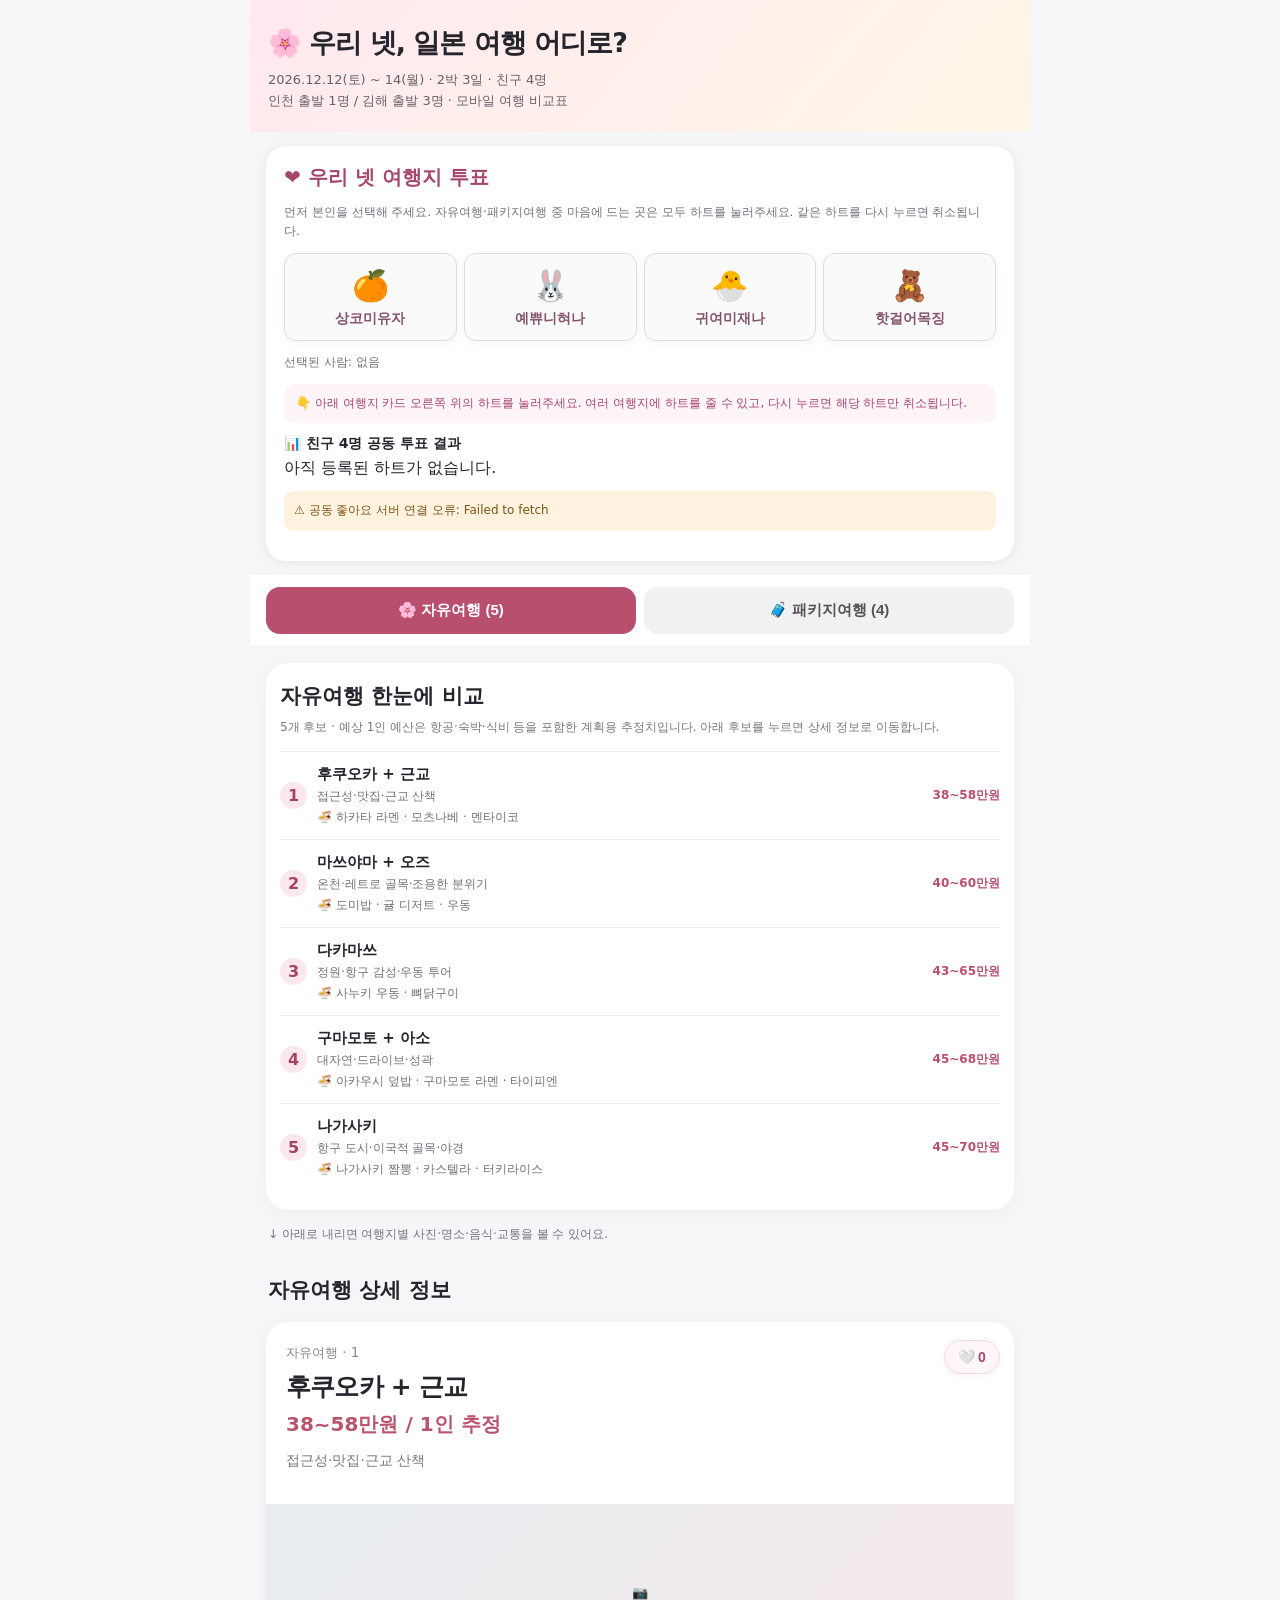
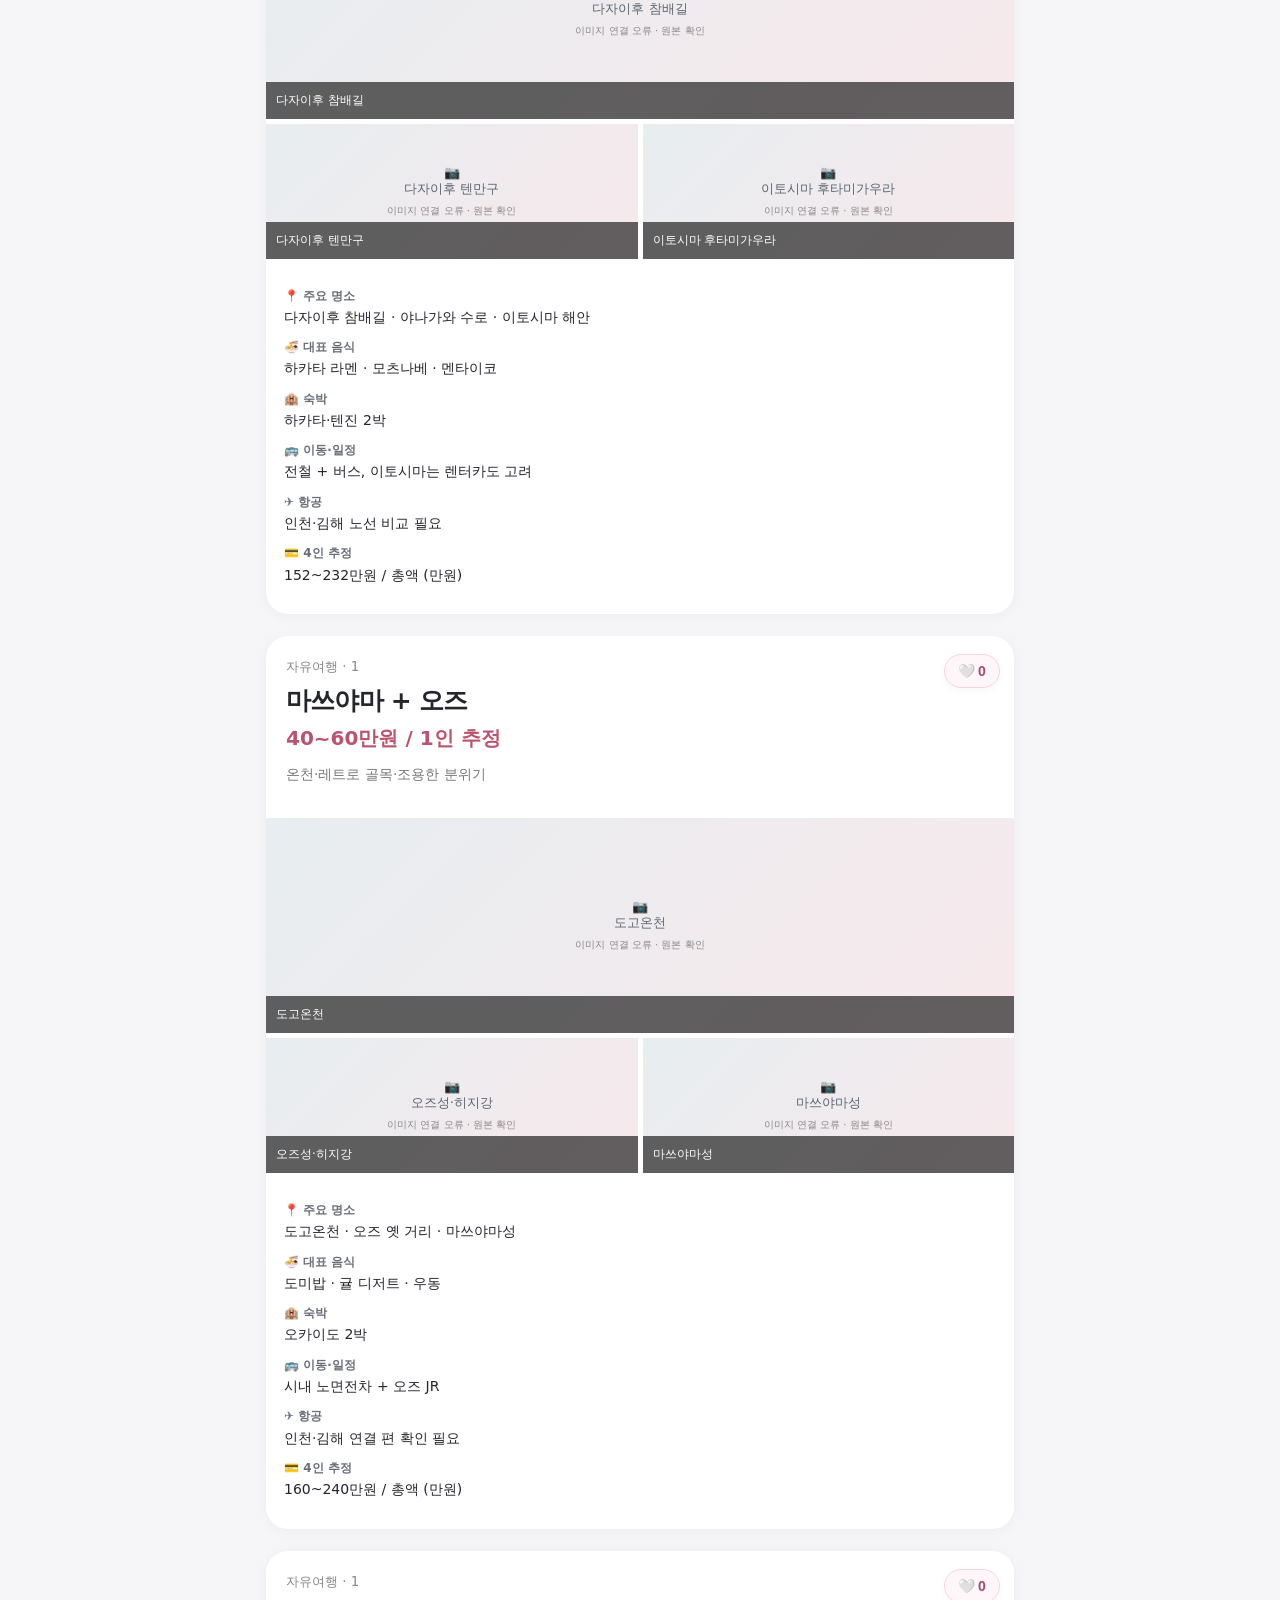
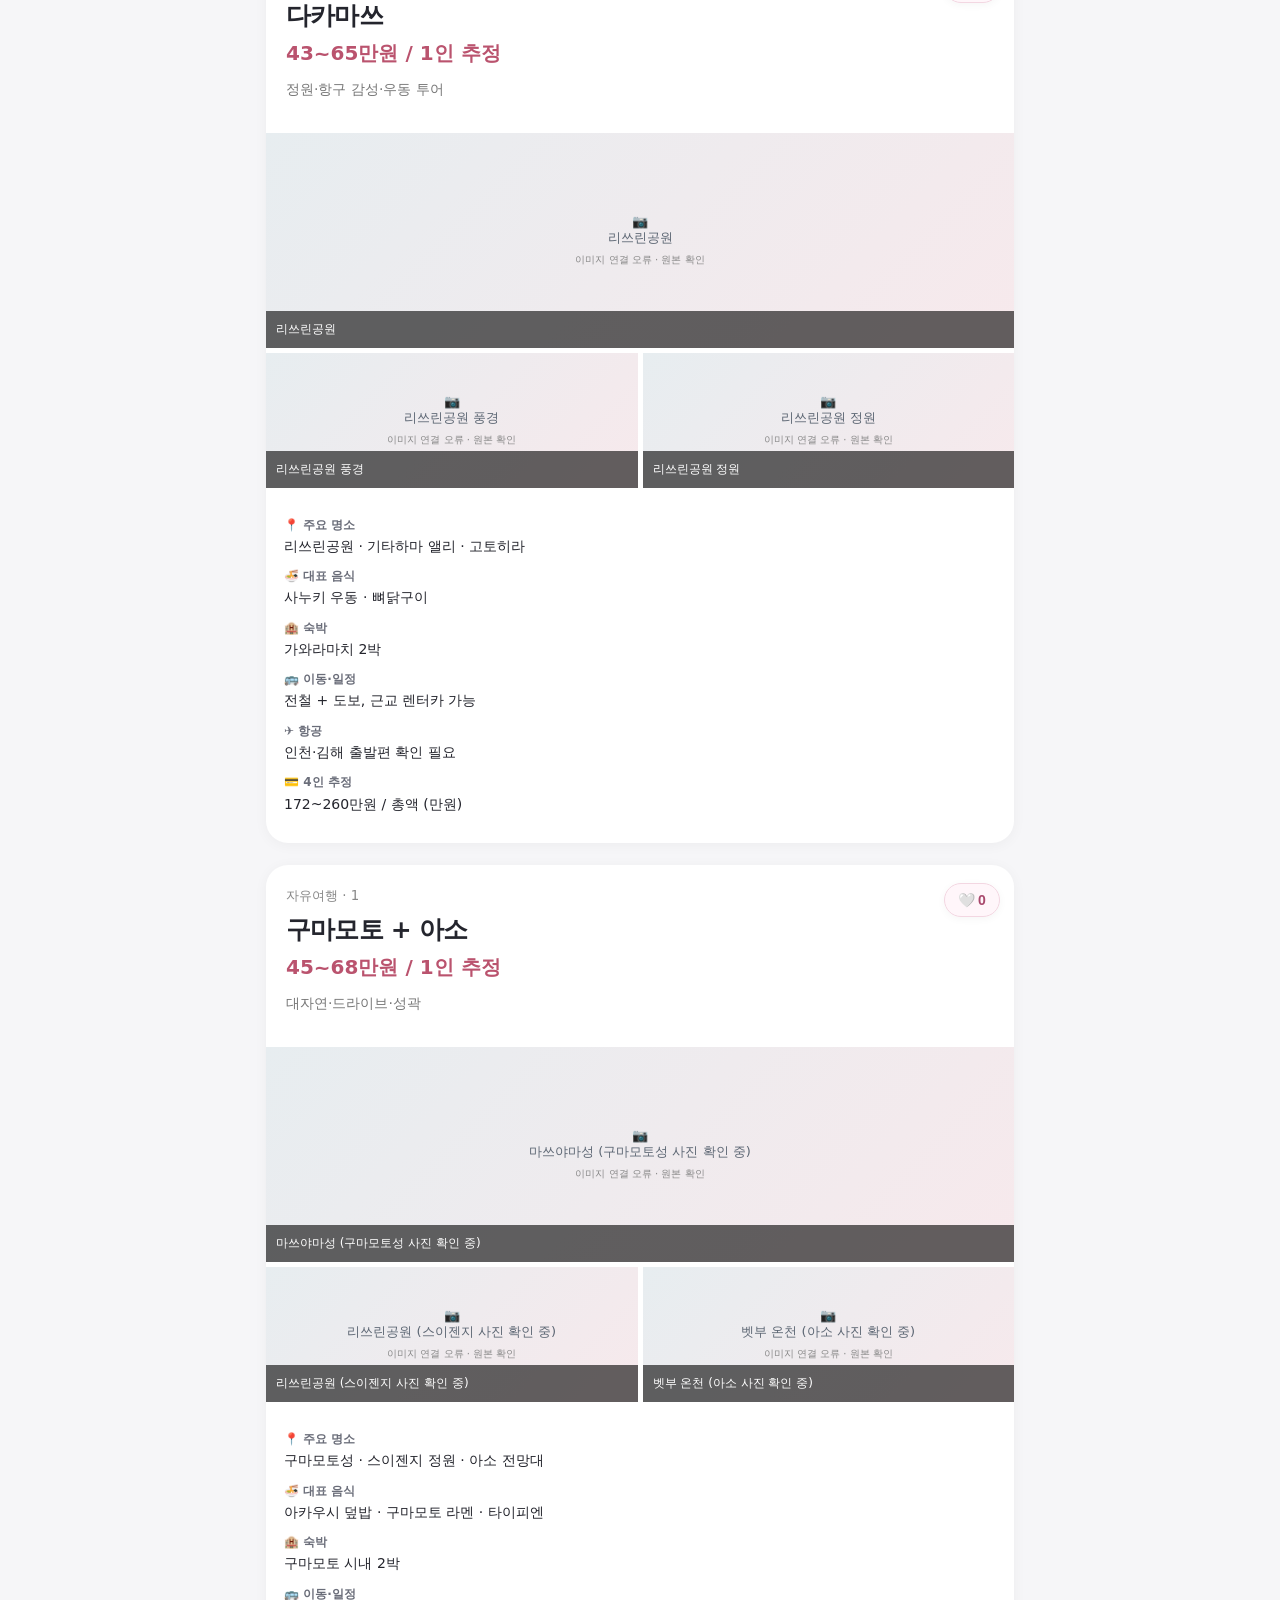
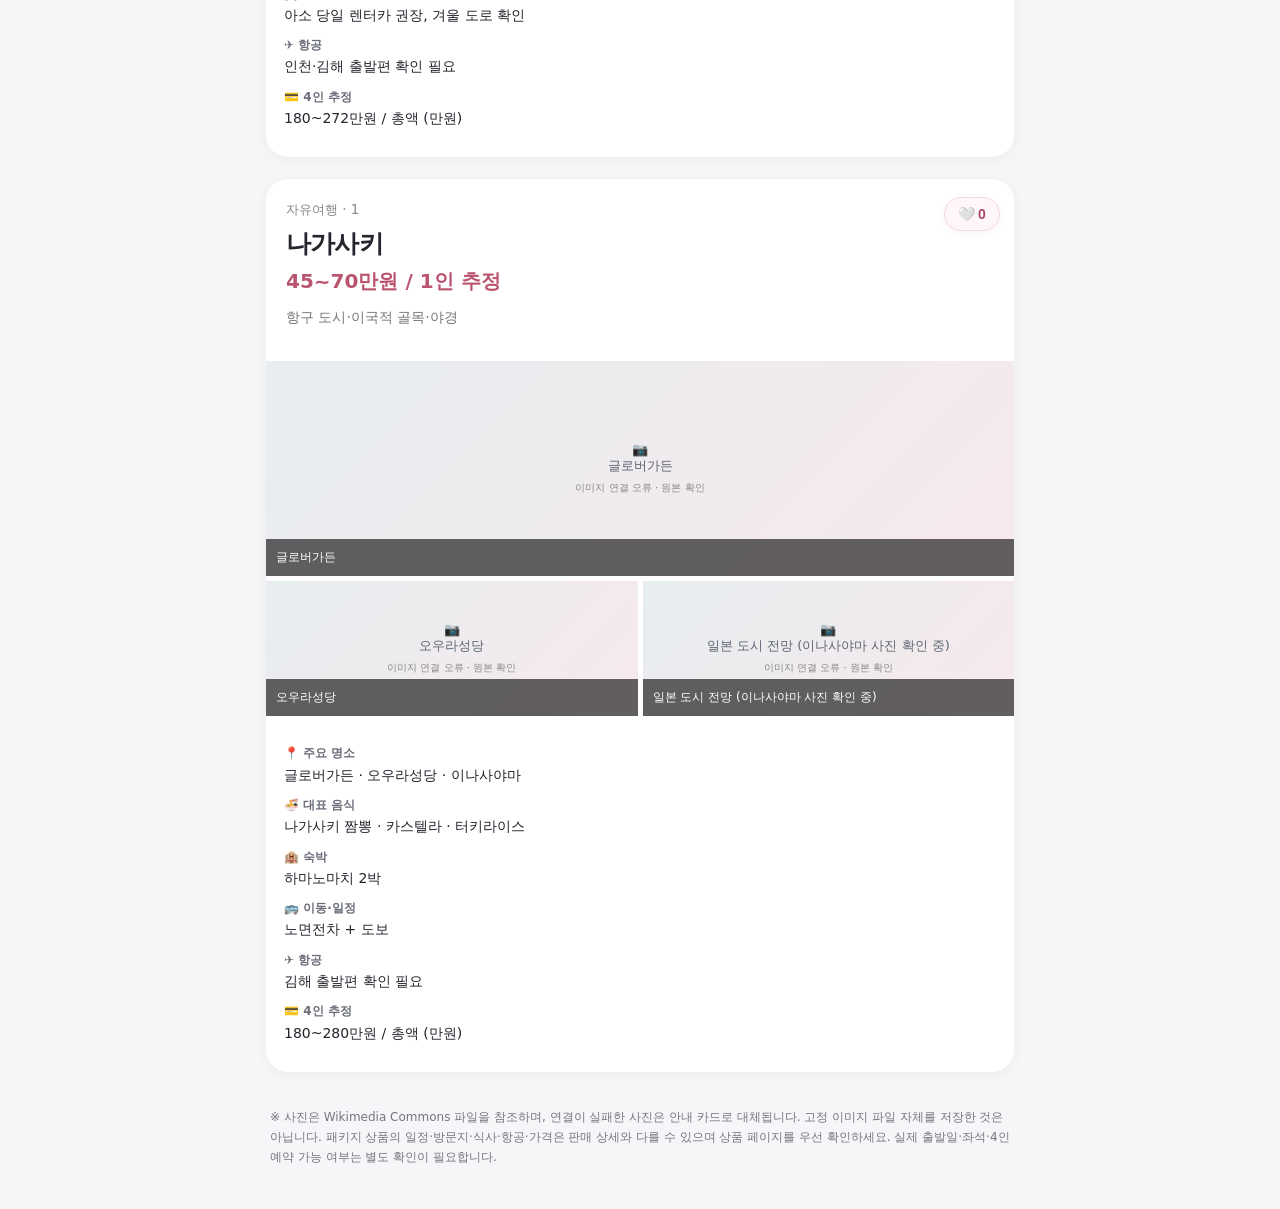
==== commit ecbacc4f: "Replace empty photo placeholders with Commons photos and correct mismatched labels" ====
--- a/index.html
+++ b/index.html
@@ -2,9 +2,9 @@
 :root{font-family:system-ui,-apple-system,"Noto Sans KR",sans-serif;color:#24252d;background:#f6f6f8}*{box-sizing:border-box}body{margin:0}header{background:linear-gradient(130deg,#ffe9ef,#fff6e7);padding:25px 18px 20px}header h1{font-size:27px;letter-spacing:-1px;margin:0 0 9px}header p{font-size:13px;color:#65616b;line-height:1.6;margin:0}.wrap{max-width:780px;margin:auto}.switch{display:grid;grid-template-columns:1fr 1fr;gap:8px;padding:12px 16px;background:#fff;position:sticky;top:0;z-index:5;border-bottom:1px solid #eee}.switch button{border:0;background:#f1f1f4;color:#555;padding:14px 6px;border-radius:14px;font-weight:800;font-size:15px}.switch button.active{background:#b84f6e;color:white}.panel{display:none}.panel.active{display:block}.summary{background:#fff;margin:16px;border-radius:22px;padding:19px 14px;box-shadow:0 3px 15px #00000008}.summary h2{font-size:21px;margin:0 0 8px}.subtitle{font-size:12px;color:#777;line-height:1.6;margin:0 0 14px}.sumrow{display:flex;align-items:center;gap:10px;text-decoration:none;color:inherit;padding:13px 0;border-top:1px solid #eee}.num{flex:none;width:27px;height:27px;border-radius:50%;background:#fae8ed;color:#a84261;display:grid;place-items:center;font-weight:800}.sumcontent{flex:1;min-width:0;display:flex;flex-direction:column;gap:4px}.sumcontent b{font-size:15px}.sumcontent span,.sumcontent small{font-size:12px;color:#707079}.sumrow>strong{font-size:12px;color:#b84f6e;text-align:right;max-width:88px}.hint{font-size:12px;color:#73737c;padding:0 18px 6px}.details-title{padding:10px 18px 0;font-size:21px}.detail{background:#fff;border-radius:22px;margin:15px 16px 22px;overflow:hidden;box-shadow:0 2px 14px #0000000b}.detail-head{padding:20px}.detail-head small{color:#888}.detail-head h3{font-size:25px;letter-spacing:-.8px;margin:8px 0}.detail-head strong{color:#ba536e;font-size:20px}.detail-head p{font-size:14px;color:#777}.photos{display:grid;grid-template-columns:1fr 1fr;gap:5px}.shot{height:135px;background:#eee;position:relative;overflow:hidden}.shot:first-child{grid-column:span 2;height:215px}.shot img{width:100%;height:100%;object-fit:cover}.shot>span{position:absolute;bottom:0;left:0;right:0;padding:10px;color:white;background:#0009;font-size:12px}.shot-fallback{height:100%;align-items:center;justify-content:center;flex-direction:column;gap:6px;color:#5c6673;text-align:center;font-size:13px;padding:12px}.shot-fallback small{font-size:10px;color:#888}.facts{padding:18px;font-size:14px;line-height:1.6}.facts p{margin:10px 0}.facts b{display:block;color:#6a6d79;font-size:12px}.product-link{display:block;background:#f9e8ee;padding:14px;text-align:center;border-radius:12px;color:#a63e60;font-weight:800;text-decoration:none}.foot{font-size:12px;color:#757580;line-height:1.65;padding:14px 20px 30px}.sumrow:active{background:#fff4f7}
 .schedule{padding:14px 20px;background:#f8f7fa;border-top:1px solid #eee}.schedule h4{font-size:14px;margin:0 0 8px}.schedule h4 small{font-size:10px;color:#aa5267}.schedule p{font-size:13px;line-height:2;margin:0 0 6px}.schedule>small{font-size:11px;color:#76717b}.shot-fallback{background:linear-gradient(135deg,#e7edf0,#f7e9ec)}  .voterow{grid-template-columns:repeat(2,minmax(0,1fr));gap:10px}.voterow button{display:flex;align-items:center;justify-content:center;flex-direction:column;gap:5px;padding:15px 4px;background:#fff8fa;border:1.5px solid #f1dce5;border-radius:19px;color:#85546c;font-size:14px;box-shadow:0 3px 8px #b84f6e12;transition:transform .15s}.voterow button.selected{background:#ffe2ed;border-color:#e987ab;color:#9e385f;box-shadow:0 3px 12px #e987ab45}.voteremoji{font-size:30px;line-height:1.3}.voteentry{background:linear-gradient(160deg,#fff,#fff5fa)}.voteentry h2{color:#a5476d} .detail-head{position:relative;padding-right:82px}.card-heart{position:absolute;right:14px;top:18px;border:1px solid #f3d7e2;background:#fff6fa;color:#a8486c;border-radius:999px;min-width:56px;padding:8px 7px;display:flex;align-items:center;justify-content:center;gap:3px;font-size:14px;font-weight:800;box-shadow:0 2px 8px #0000000a;cursor:pointer}.card-heart.chosen{background:#ffdfeb;border-color:#e28da9;color:#a52e5d}.card-heart:focus-visible{outline:3px solid #e78caa;outline-offset:2px}.votehint{background:#fff4f8;border-radius:12px;padding:10px 12px;color:#a5476d!important} </style><style>
 .voteentry{background:#fff;margin:14px 16px;padding:18px;border-radius:20px;box-shadow:0 2px 12px #0001}.voteentry h2{font-size:20px;margin:0 0 8px}.voterow{display:grid;grid-template-columns:repeat(4,1fr);gap:7px;margin:12px 0}.voterow button{border:1px solid #ddd;background:#fafafa;border-radius:12px;padding:12px 2px;font-weight:700}.voterow button.selected{border-color:#b84f6e;background:#ffe7ee;color:#a42c50}.voteentry p{font-size:12px;color:#73717b;line-height:1.6}.voteaction{border:1px solid #e8c7d1;background:#fff;color:#ad4665;border-radius:12px;padding:11px 14px;font-weight:800;width:100%;margin:8px 0}.voteaction.chosen{background:#b84f6e;color:white}.voteentry .results{display:grid;gap:6px}.voteentry .results div{font-size:13px;border-bottom:1px solid #eee;padding:7px 0}.voteentry .warn{background:#fff3df;color:#7b5516;padding:10px;border-radius:9px}.voteentry .votetitle{font-size:14px;font-weight:700;margin:12px 0 5px}.votebanner{font-size:12px;color:#a44464;margin-top:8px}
-</style></head><body><div class="wrap"><header><h1>🌸 우리 넷, 일본 여행 어디로?</h1><p>2026.12.12(토) ~ 14(월) · 2박 3일 · 친구 4명<br>인천 출발 1명 / 김해 출발 3명 · 모바일 여행 비교표</p></header><section class="voteentry" id="voting"><h2>❤️ 우리 넷 여행지 투표</h2><p>먼저 본인을 선택해 주세요. 자유여행·패키지여행 중 마음에 드는 곳은 모두 하트를 눌러주세요. 같은 하트를 다시 누르면 취소됩니다.</p><div class="voterow" id="voterow"><button type="button" data-voter="상코미유자"><span class="voteremoji">🍊</span><span>상코미유자</span></button><button type="button" data-voter="예쀼니혀나"><span class="voteremoji">🐰</span><span>예쀼니혀나</span></button><button type="button" data-voter="귀여미재나"><span class="voteremoji">🐣</span><span>귀여미재나</span></button><button type="button" data-voter="핫걸어목징"><span class="voteremoji">🧸</span><span>핫걸어목징</span></button></div><p id="whoami">선택된 사람: 없음</p><p class="votehint">👇 아래 여행지 카드 오른쪽 위의 하트를 눌러주세요. 여러 여행지에 하트를 줄 수 있고, 다시 누르면 해당 하트만 취소됩니다.</p><div class="votetitle">📊 친구 4명 공동 투표 결과</div><div class="results" id="voteresults"></div><p class="warn" id="cloudstatus">☁️ 공유 투표 연결을 준비 중입니다. 연결 전에는 하트가 저장되지 않습니다.</p></section><nav class="switch"><button id="btn-free" class="active" onclick="switchTab('free')">🌸 자유여행 (5)</button><button id="btn-pack" onclick="switchTab('pack')">🧳 패키지여행 (4)</button></nav><section class="panel active" id="panel-free"><div class="summary" id="free-summary"><h2>자유여행 한눈에 비교</h2><p class="subtitle">5개 후보 · 예상 1인 예산은 항공·숙박·식비 등을 포함한 계획용 추정치입니다. 아래 후보를 누르면 상세 정보로 이동합니다.</p><a class="sumrow" href="#free-detail-0" data-jump="free" data-index="0"><div class="num">1</div><div class="sumcontent"><b>후쿠오카 + 근교</b><span>접근성·맛집·근교 산책</span><small>🍜 하카타 라멘 · 모츠나베 · 멘타이코</small></div><strong>38~58만원</strong></a><a class="sumrow" href="#free-detail-1" data-jump="free" data-index="1"><div class="num">2</div><div class="sumcontent"><b>마쓰야마 + 오즈</b><span>온천·레트로 골목·조용한 분위기</span><small>🍜 도미밥 · 귤 디저트 · 우동</small></div><strong>40~60만원</strong></a><a class="sumrow" href="#free-detail-2" data-jump="free" data-index="2"><div class="num">3</div><div class="sumcontent"><b>다카마쓰</b><span>정원·항구 감성·우동 투어</span><small>🍜 사누키 우동 · 뼈닭구이</small></div><strong>43~65만원</strong></a><a class="sumrow" href="#free-detail-3" data-jump="free" data-index="3"><div class="num">4</div><div class="sumcontent"><b>구마모토 + 아소</b><span>대자연·드라이브·성곽</span><small>🍜 아카우시 덮밥 · 구마모토 라멘 · 타이피엔</small></div><strong>45~68만원</strong></a><a class="sumrow" href="#free-detail-4" data-jump="free" data-index="4"><div class="num">5</div><div class="sumcontent"><b>나가사키</b><span>항구 도시·이국적 골목·야경</span><small>🍜 나가사키 짬뽕 · 카스텔라 · 터키라이스</small></div><strong>45~70만원</strong></a></div><p class="hint">↓ 아래로 내리면 여행지별 사진·명소·음식·교통을 볼 수 있어요.</p><h2 class="details-title">자유여행 상세 정보</h2><div id="free-detail-0"><article class="detail" data-vote-index="0"><div class="detail-head"><button type="button" class="card-heart" data-choice="0" aria-label="좋아요 투표">🤍 <span>0</span></button><small>자유여행 · 1</small><h3>후쿠오카 + 근교</h3><strong>38~58만원 / 1인 추정</strong><p>접근성·맛집·근교 산책</p></div><div class="photos"><div class="shot"><img loading="lazy" src="https://commons.wikimedia.org/wiki/Special:FilePath/Dazaifu%20Tenmangu%20bridge.jpg?width=800" alt="다자이후 참배길" onerror="this.style.display='none';this.nextElementSibling.style.display='flex'"><div class="shot-fallback" style="display:none">📷<br>다자이후 참배길<small>사진 준비 중</small></div><span>다자이후 참배길</span></div><div class="shot"><img loading="lazy" src="https://commons.wikimedia.org/wiki/Special:FilePath/Sakurai%20Futamigaura.jpg?width=800" alt="야나가와 수로" onerror="this.style.display='none';this.nextElementSibling.style.display='flex'"><div class="shot-fallback" style="display:none">📷<br>야나가와 수로<small>사진 준비 중</small></div><span>야나가와 수로</span></div><div class="shot"><div class="shot-fallback" style="display:flex">📷<br>이토시마 해안<small>사진 준비 중</small></div><span>이토시마 해안</span></div></div><div class="facts"><p><b>📍 주요 명소</b>다자이후 참배길 · 야나가와 수로 · 이토시마 해안</p><p><b>🍜 대표 음식</b>하카타 라멘 · 모츠나베 · 멘타이코</p><p><b>🏨 숙박</b>하카타·텐진 2박</p><p><b>🚌 이동·일정</b>전철 + 버스, 이토시마는 렌터카도 고려</p><p><b>✈️ 항공</b>인천·김해 노선 비교 필요</p><p><b>💳 4인 추정</b>152~232만원 / 총액 (만원)</p></div></article></div><div id="free-detail-1"><article class="detail" data-vote-index="1"><div class="detail-head"><button type="button" class="card-heart" data-choice="1" aria-label="좋아요 투표">🤍 <span>0</span></button><small>자유여행 · 1</small><h3>마쓰야마 + 오즈</h3><strong>40~60만원 / 1인 추정</strong><p>온천·레트로 골목·조용한 분위기</p></div><div class="photos"><div class="shot"><img loading="lazy" src="https://commons.wikimedia.org/wiki/Special:FilePath/Dogo%20Onsen%2002.jpg?width=800" alt="도고온천" onerror="this.style.display='none';this.nextElementSibling.style.display='flex'"><div class="shot-fallback" style="display:none">📷<br>도고온천<small>사진 준비 중</small></div><span>도고온천</span></div><div class="shot"><img loading="lazy" src="https://commons.wikimedia.org/wiki/Special:FilePath/Dougo%20shopping%20street.jpg?width=800" alt="오즈 옛 거리" onerror="this.style.display='none';this.nextElementSibling.style.display='flex'"><div class="shot-fallback" style="display:none">📷<br>오즈 옛 거리<small>사진 준비 중</small></div><span>오즈 옛 거리</span></div><div class="shot"><div class="shot-fallback" style="display:flex">📷<br>마쓰야마성<small>사진 준비 중</small></div><span>마쓰야마성</span></div></div><div class="facts"><p><b>📍 주요 명소</b>도고온천 · 오즈 옛 거리 · 마쓰야마성</p><p><b>🍜 대표 음식</b>도미밥 · 귤 디저트 · 우동</p><p><b>🏨 숙박</b>오카이도 2박</p><p><b>🚌 이동·일정</b>시내 노면전차 + 오즈 JR</p><p><b>✈️ 항공</b>인천·김해 연결 편 확인 필요</p><p><b>💳 4인 추정</b>160~240만원 / 총액 (만원)</p></div></article></div><div id="free-detail-2"><article class="detail" data-vote-index="2"><div class="detail-head"><button type="button" class="card-heart" data-choice="2" aria-label="좋아요 투표">🤍 <span>0</span></button><small>자유여행 · 1</small><h3>다카마쓰</h3><strong>43~65만원 / 1인 추정</strong><p>정원·항구 감성·우동 투어</p></div><div class="photos"><div class="shot"><img loading="lazy" src="https://commons.wikimedia.org/wiki/Special:FilePath/Ritsurin%20Garden.jpg?width=800" alt="리쓰린공원" onerror="this.style.display='none';this.nextElementSibling.style.display='flex'"><div class="shot-fallback" style="display:none">📷<br>리쓰린공원<small>사진 준비 중</small></div><span>리쓰린공원</span></div><div class="shot"><div class="shot-fallback" style="display:flex">📷<br>기타하마 앨리<small>사진 준비 중</small></div><span>기타하마 앨리</span></div><div class="shot"><div class="shot-fallback" style="display:flex">📷<br>고토히라<small>사진 준비 중</small></div><span>고토히라</span></div></div><div class="facts"><p><b>📍 주요 명소</b>리쓰린공원 · 기타하마 앨리 · 고토히라</p><p><b>🍜 대표 음식</b>사누키 우동 · 뼈닭구이</p><p><b>🏨 숙박</b>가와라마치 2박</p><p><b>🚌 이동·일정</b>전철 + 도보, 근교 렌터카 가능</p><p><b>✈️ 항공</b>인천·김해 출발편 확인 필요</p><p><b>💳 4인 추정</b>172~260만원 / 총액 (만원)</p></div></article></div><div id="free-detail-3"><article class="detail" data-vote-index="3"><div class="detail-head"><button type="button" class="card-heart" data-choice="3" aria-label="좋아요 투표">🤍 <span>0</span></button><small>자유여행 · 1</small><h3>구마모토 + 아소</h3><strong>45~68만원 / 1인 추정</strong><p>대자연·드라이브·성곽</p></div><div class="photos"><div class="shot"><img loading="lazy" src="https://commons.wikimedia.org/wiki/Special:FilePath/Mount%20Aso.jpg?width=800" alt="구마모토성" onerror="this.style.display='none';this.nextElementSibling.style.display='flex'"><div class="shot-fallback" style="display:none">📷<br>구마모토성<small>사진 준비 중</small></div><span>구마모토성</span></div><div class="shot"><div class="shot-fallback" style="display:flex">📷<br>스이젠지 정원<small>사진 준비 중</small></div><span>스이젠지 정원</span></div><div class="shot"><div class="shot-fallback" style="display:flex">📷<br>아소 전망대<small>사진 준비 중</small></div><span>아소 전망대</span></div></div><div class="facts"><p><b>📍 주요 명소</b>구마모토성 · 스이젠지 정원 · 아소 전망대</p><p><b>🍜 대표 음식</b>아카우시 덮밥 · 구마모토 라멘 · 타이피엔</p><p><b>🏨 숙박</b>구마모토 시내 2박</p><p><b>🚌 이동·일정</b>아소 당일 렌터카 권장, 겨울 도로 확인</p><p><b>✈️ 항공</b>인천·김해 출발편 확인 필요</p><p><b>💳 4인 추정</b>180~272만원 / 총액 (만원)</p></div></article></div><div id="free-detail-4"><article class="detail" data-vote-index="4"><div class="detail-head"><button type="button" class="card-heart" data-choice="4" aria-label="좋아요 투표">🤍 <span>0</span></button><small>자유여행 · 1</small><h3>나가사키</h3><strong>45~70만원 / 1인 추정</strong><p>항구 도시·이국적 골목·야경</p></div><div class="photos"><div class="shot"><img loading="lazy" src="https://commons.wikimedia.org/wiki/Special:FilePath/Glover%20Garden.jpg?width=800" alt="글로버가든" onerror="this.style.display='none';this.nextElementSibling.style.display='flex'"><div class="shot-fallback" style="display:none">📷<br>글로버가든<small>사진 준비 중</small></div><span>글로버가든</span></div><div class="shot"><img loading="lazy" src="https://commons.wikimedia.org/wiki/Special:FilePath/Oura%20Church.jpg?width=800" alt="오우라성당" onerror="this.style.display='none';this.nextElementSibling.style.display='flex'"><div class="shot-fallback" style="display:none">📷<br>오우라성당<small>사진 준비 중</small></div><span>오우라성당</span></div><div class="shot"><div class="shot-fallback" style="display:flex">📷<br>이나사야마<small>사진 준비 중</small></div><span>이나사야마</span></div></div><div class="facts"><p><b>📍 주요 명소</b>글로버가든 · 오우라성당 · 이나사야마</p><p><b>🍜 대표 음식</b>나가사키 짬뽕 · 카스텔라 · 터키라이스</p><p><b>🏨 숙박</b>하마노마치 2박</p><p><b>🚌 이동·일정</b>노면전차 + 도보</p><p><b>✈️ 항공</b>김해 출발편 확인 필요</p><p><b>💳 4인 추정</b>180~280만원 / 총액 (만원)</p></div></article></div></section><section class="panel" id="panel-pack"><div class="summary" id="pack-summary"><h2>패키지여행 한눈에 비교</h2><p class="subtitle">4개 후보 · 12월 12일 출발 여부와 가격은 미확인입니다. 동일 패키지에 인천 1명·김해 3명이 합류 가능한지 꼭 확인하세요.</p><a class="sumrow" href="#pack-detail-0" data-jump="pack" data-index="0"><div class="num">1</div><div class="sumcontent"><b>후쿠오카 + 벳부</b><span>온천과 규슈 주요 관광</span><small>🍜 지옥찜 · 도리텐 · 하카타 라멘</small></div><strong>출발일별 조회</strong></a><a class="sumrow" href="#pack-detail-1" data-jump="pack" data-index="1"><div class="num">2</div><div class="sumcontent"><b>오사카 + 유니버설</b><span>테마파크 중심의 활동형 여행</span><small>🍜 다코야키 · 오코노미야키 · 쿠시카쓰</small></div><strong>출발일별 조회</strong></a><a class="sumrow" href="#pack-detail-2" data-jump="pack" data-index="2"><div class="num">3</div><div class="sumcontent"><b>다카마쓰 + 나오시마</b><span>예술섬·소도시·전용버스</span><small>🍜 사누키 우동 · 뼈닭구이 · 해산물</small></div><strong>출발일별 조회</strong></a><a class="sumrow" href="#pack-detail-3" data-jump="pack" data-index="3"><div class="num">4</div><div class="sumcontent"><b>네이버 추가 패키지</b><span>링크 상세 확인 후 상품명 확정</span><small>🍜 방문 지역의 대표 음식 확인</small></div><strong>출발일별 조회</strong></a></div><p class="hint">↓ 아래로 내리면 여행지별 사진·명소·음식·포함사항 확인 포인트가 나옵니다.</p><h2 class="details-title">패키지여행 상세 정보</h2><div id="pack-detail-0"><article class="detail" data-vote-index="5"><div class="detail-head"><button type="button" class="card-heart" data-choice="5" aria-label="좋아요 투표">🤍 <span>0</span></button><small>패키지 · 1</small><h3>후쿠오카 + 벳부</h3><strong>출발일별 조회</strong><p>온천과 규슈 주요 관광</p></div><div class="schedule"><h4>🗓 2박 3일 일정 개요 <small>예시 · 확정 시간표 아님</small></h4><p><b>1일차</b> 후쿠오카 도착 → 규슈 관광·숙박<br><b>2일차</b> 벳부 온천권 관광 → 숙박<br><b>3일차</b> 귀국 이동</p><small>일자별 방문 순서·시각 미확인. 상품 일정표 확인 필요.</small></div><div class="photos"><div class="shot"><img loading="lazy" src="https://commons.wikimedia.org/wiki/Special:FilePath/Dazaifu%20Tenmangu%20bridge.jpg?width=800" alt="벳부 온천" onerror="this.style.display='none';this.nextElementSibling.style.display='flex'"><div class="shot-fallback" style="display:none">📷<br>벳부 온천<small>사진 준비 중</small></div><span>벳부 온천</span></div><div class="shot"><div class="shot-fallback" style="display:flex">📷<br>유후인<small>사진 준비 중</small></div><span>유후인</span></div><div class="shot"><div class="shot-fallback" style="display:flex">📷<br>후쿠오카 시내<small>사진 준비 중</small></div><span>후쿠오카 시내</span></div></div><div class="facts"><p><b>📍 주요 명소</b>벳부 온천 · 유후인 · 후쿠오카 시내</p><p><b>🍜 대표 음식</b>지옥찜 · 도리텐 · 하카타 라멘</p><p><b>🏨 숙박</b>상품 지정 호텔 2박</p><p><b>🚌 이동·일정</b>전용버스 여부·자유시간 확인</p><p><b>✈️ 항공</b>인천/김해 동일 일정 합류 가능 여부 확인</p><a class="product-link" href="https://www.tripstore.kr/s/GTiNdr" target="_blank" rel="noopener">상품 상세 및 실제 가격 확인 ↗</a></div></article></div><div id="pack-detail-1"><article class="detail" data-vote-index="6"><div class="detail-head"><button type="button" class="card-heart" data-choice="6" aria-label="좋아요 투표">🤍 <span>0</span></button><small>패키지 · 1</small><h3>오사카 + 유니버설</h3><strong>출발일별 조회</strong><p>테마파크 중심의 활동형 여행</p></div><div class="schedule"><h4>🗓 2박 3일 일정 개요 <small>예시 · 확정 시간표 아님</small></h4><p><b>1일차</b> 오사카 도착·시내 관광<br><b>2일차</b> 유니버설 스튜디오 재팬 방문<br><b>3일차</b> 귀국 이동</p><small>USJ 방문일·입장권 포함 여부·체류시간 미확인.</small></div><div class="photos"><div class="shot"><div class="shot-fallback" style="display:flex">📷<br>유니버설 스튜디오 재팬<small>사진 준비 중</small></div><span>유니버설 스튜디오 재팬</span></div><div class="shot"><div class="shot-fallback" style="display:flex">📷<br>도톤보리<small>사진 준비 중</small></div><span>도톤보리</span></div><div class="shot"><div class="shot-fallback" style="display:flex">📷<br>오사카 시내<small>사진 준비 중</small></div><span>오사카 시내</span></div></div><div class="facts"><p><b>📍 주요 명소</b>유니버설 스튜디오 재팬 · 도톤보리 · 오사카 시내</p><p><b>🍜 대표 음식</b>다코야키 · 오코노미야키 · 쿠시카쓰</p><p><b>🏨 숙박</b>상품 지정 호텔 2박</p><p><b>🚌 이동·일정</b>USJ 입장권·익스프레스 패스·체류시간 확인</p><p><b>✈️ 항공</b>인천/김해 출발 일정 확인</p><a class="product-link" href="https://www.tripstore.kr/s/nEVfx7" target="_blank" rel="noopener">상품 상세 및 실제 가격 확인 ↗</a></div></article></div><div id="pack-detail-2"><article class="detail" data-vote-index="7"><div class="detail-head"><button type="button" class="card-heart" data-choice="7" aria-label="좋아요 투표">🤍 <span>0</span></button><small>패키지 · 1</small><h3>다카마쓰 + 나오시마</h3><strong>출발일별 조회</strong><p>예술섬·소도시·전용버스</p></div><div class="schedule"><h4>🗓 2박 3일 일정 개요 <small>예시 · 확정 시간표 아님</small></h4><p><b>1일차</b> 다카마쓰 도착·시내 관광<br><b>2일차</b> 나오시마 관광<br><b>3일차</b> 귀국 이동</p><small>나오시마 방문일·페리 시각·미술관 포함 여부 미확인.</small></div><div class="photos"><div class="shot"><img loading="lazy" src="https://commons.wikimedia.org/wiki/Special:FilePath/Ritsurin%20Garden.jpg?width=800" alt="나오시마" onerror="this.style.display='none';this.nextElementSibling.style.display='flex'"><div class="shot-fallback" style="display:none">📷<br>나오시마<small>사진 준비 중</small></div><span>나오시마</span></div><div class="shot"><div class="shot-fallback" style="display:flex">📷<br>리쓰린공원<small>사진 준비 중</small></div><span>리쓰린공원</span></div><div class="shot"><div class="shot-fallback" style="display:flex">📷<br>다카마쓰 항구<small>사진 준비 중</small></div><span>다카마쓰 항구</span></div></div><div class="facts"><p><b>📍 주요 명소</b>나오시마 · 리쓰린공원 · 다카마쓰 항구</p><p><b>🍜 대표 음식</b>사누키 우동 · 뼈닭구이 · 해산물</p><p><b>🏨 숙박</b>상품 지정 호텔 2박</p><p><b>🚌 이동·일정</b>페리·미술관 입장료·선택관광 확인</p><p><b>✈️ 항공</b>인천/김해 출발 일정 확인</p><a class="product-link" href="https://naver.me/5FD73D3C" target="_blank" rel="noopener">상품 상세 및 실제 가격 확인 ↗</a></div></article></div><div id="pack-detail-3"><article class="detail" data-vote-index="8"><div class="detail-head"><button type="button" class="card-heart" data-choice="8" aria-label="좋아요 투표">🤍 <span>0</span></button><small>패키지 · 1</small><h3>네이버 추가 패키지</h3><strong>출발일별 조회</strong><p>링크 상세 확인 후 상품명 확정</p></div><div class="schedule"><h4>🗓 2박 3일 일정 개요 <small>예시 · 확정 시간표 아님</small></h4><p><b>1~3일차</b> 상품 상세 일정표 확인 필요</p><small>링크에서 목적지·일정 확인 불가.</small></div><div class="photos"><div class="shot"><div class="shot-fallback" style="display:flex">📷<br>상품 상세의 방문지 확인<small>사진 준비 중</small></div><span>상품 상세의 방문지 확인</span></div><div class="shot"><div class="shot-fallback" style="display:flex">📷<br>숙박 위치 확인<small>사진 준비 중</small></div><span>숙박 위치 확인</span></div><div class="shot"><div class="shot-fallback" style="display:flex">📷<br>자유시간 확인<small>사진 준비 중</small></div><span>자유시간 확인</span></div></div><div class="facts"><p><b>📍 주요 명소</b>상품 상세의 방문지 확인 · 숙박 위치 확인 · 자유시간 확인</p><p><b>🍜 대표 음식</b>방문 지역의 대표 음식 확인</p><p><b>🏨 숙박</b>상품 상세 확인</p><p><b>🚌 이동·일정</b>포함·불포함 및 쇼핑 일정 확인</p><p><b>✈️ 항공</b>12월 12일 출발 여부 확인</p><a class="product-link" href="https://naver.me/5imO4U3F" target="_blank" rel="noopener">상품 상세 및 실제 가격 확인 ↗</a></div></article></div></section><p class="foot">※ 사진은 Wikimedia Commons 파일을 참조하며, 연결이 실패한 사진은 안내 카드로 대체됩니다. 고정 이미지 파일 자체를 저장한 것은 아닙니다. 패키지 상품의 일정·방문지·식사·항공·가격은 판매 상세와 다를 수 있으며 상품 페이지를 우선 확인하세요. 실제 출발일·좌석·4인 예약 가능 여부는 별도 확인이 필요합니다.</p></div><script>function switchTab(t){document.querySelectorAll('.panel').forEach(p=>p.classList.remove('active'));document.querySelectorAll('.switch button').forEach(b=>b.classList.remove('active'));document.getElementById('panel-'+t).classList.add('active');document.getElementById('btn-'+t).classList.add('active');window.scrollTo(0,0)}document.querySelectorAll('[data-jump]').forEach(a=>a.addEventListener('click',e=>{e.preventDefault();const id=a.getAttribute('href').slice(1);document.getElementById(id).scrollIntoView({behavior:'smooth',block:'start'})}));</script><script src="vote-config.js"></script><script>
+</style></head><body><div class="wrap"><header><h1>🌸 우리 넷, 일본 여행 어디로?</h1><p>2026.12.12(토) ~ 14(월) · 2박 3일 · 친구 4명<br>인천 출발 1명 / 김해 출발 3명 · 모바일 여행 비교표</p></header><section class="voteentry" id="voting"><h2>❤️ 우리 넷 여행지 투표</h2><p>먼저 본인을 선택해 주세요. 자유여행·패키지여행 중 마음에 드는 곳은 모두 하트를 눌러주세요. 같은 하트를 다시 누르면 취소됩니다.</p><div class="voterow" id="voterow"><button type="button" data-voter="상코미유자"><span class="voteremoji">🍊</span><span>상코미유자</span></button><button type="button" data-voter="예쀼니혀나"><span class="voteremoji">🐰</span><span>예쀼니혀나</span></button><button type="button" data-voter="귀여미재나"><span class="voteremoji">🐣</span><span>귀여미재나</span></button><button type="button" data-voter="핫걸어목징"><span class="voteremoji">🧸</span><span>핫걸어목징</span></button></div><p id="whoami">선택된 사람: 없음</p><p class="votehint">👇 아래 여행지 카드 오른쪽 위의 하트를 눌러주세요. 여러 여행지에 하트를 줄 수 있고, 다시 누르면 해당 하트만 취소됩니다.</p><div class="votetitle">📊 친구 4명 공동 투표 결과</div><div class="results" id="voteresults"></div><p class="warn" id="cloudstatus">☁️ 공유 투표 연결을 준비 중입니다. 연결 전에는 하트가 저장되지 않습니다.</p></section><nav class="switch"><button id="btn-free" class="active" onclick="switchTab('free')">🌸 자유여행 (5)</button><button id="btn-pack" onclick="switchTab('pack')">🧳 패키지여행 (4)</button></nav><section class="panel active" id="panel-free"><div class="summary" id="free-summary"><h2>자유여행 한눈에 비교</h2><p class="subtitle">5개 후보 · 예상 1인 예산은 항공·숙박·식비 등을 포함한 계획용 추정치입니다. 아래 후보를 누르면 상세 정보로 이동합니다.</p><a class="sumrow" href="#free-detail-0" data-jump="free" data-index="0"><div class="num">1</div><div class="sumcontent"><b>후쿠오카 + 근교</b><span>접근성·맛집·근교 산책</span><small>🍜 하카타 라멘 · 모츠나베 · 멘타이코</small></div><strong>38~58만원</strong></a><a class="sumrow" href="#free-detail-1" data-jump="free" data-index="1"><div class="num">2</div><div class="sumcontent"><b>마쓰야마 + 오즈</b><span>온천·레트로 골목·조용한 분위기</span><small>🍜 도미밥 · 귤 디저트 · 우동</small></div><strong>40~60만원</strong></a><a class="sumrow" href="#free-detail-2" data-jump="free" data-index="2"><div class="num">3</div><div class="sumcontent"><b>다카마쓰</b><span>정원·항구 감성·우동 투어</span><small>🍜 사누키 우동 · 뼈닭구이</small></div><strong>43~65만원</strong></a><a class="sumrow" href="#free-detail-3" data-jump="free" data-index="3"><div class="num">4</div><div class="sumcontent"><b>구마모토 + 아소</b><span>대자연·드라이브·성곽</span><small>🍜 아카우시 덮밥 · 구마모토 라멘 · 타이피엔</small></div><strong>45~68만원</strong></a><a class="sumrow" href="#free-detail-4" data-jump="free" data-index="4"><div class="num">5</div><div class="sumcontent"><b>나가사키</b><span>항구 도시·이국적 골목·야경</span><small>🍜 나가사키 짬뽕 · 카스텔라 · 터키라이스</small></div><strong>45~70만원</strong></a></div><p class="hint">↓ 아래로 내리면 여행지별 사진·명소·음식·교통을 볼 수 있어요.</p><h2 class="details-title">자유여행 상세 정보</h2><div id="free-detail-0"><article class="detail" data-vote-index="0"><div class="detail-head"><button type="button" class="card-heart" data-choice="0" aria-label="좋아요 투표">🤍 <span>0</span></button><small>자유여행 · 1</small><h3>후쿠오카 + 근교</h3><strong>38~58만원 / 1인 추정</strong><p>접근성·맛집·근교 산책</p></div><div class="photos"><div class="shot"><img loading="lazy" referrerpolicy="no-referrer" src="https://commons.wikimedia.org/wiki/Special:FilePath/Approach%20to%20Dazaifu%20Tenmagu%20shrine.JPG?width=800" alt="다자이후 참배길" onerror="this.style.display='none';this.nextElementSibling.style.display='flex'"><div class="shot-fallback" style="display:none">📷<br>다자이후 참배길<small>이미지 연결 오류 · 원본 확인</small></div><span>다자이후 참배길</span></div><div class="shot"><img loading="lazy" referrerpolicy="no-referrer" src="https://commons.wikimedia.org/wiki/Special:FilePath/DazaifuTenmangu.jpg?width=800" alt="다자이후 텐만구" onerror="this.style.display='none';this.nextElementSibling.style.display='flex'"><div class="shot-fallback" style="display:none">📷<br>다자이후 텐만구<small>이미지 연결 오류 · 원본 확인</small></div><span>다자이후 텐만구</span></div><div class="shot"><img loading="lazy" referrerpolicy="no-referrer" src="https://commons.wikimedia.org/wiki/Special:FilePath/Sakurai%20Futamigaura.jpg?width=800" alt="이토시마 후타미가우라" onerror="this.style.display='none';this.nextElementSibling.style.display='flex'"><div class="shot-fallback" style="display:none">📷<br>이토시마 후타미가우라<small>이미지 연결 오류 · 원본 확인</small></div><span>이토시마 후타미가우라</span></div></div><div class="facts"><p><b>📍 주요 명소</b>다자이후 참배길 · 야나가와 수로 · 이토시마 해안</p><p><b>🍜 대표 음식</b>하카타 라멘 · 모츠나베 · 멘타이코</p><p><b>🏨 숙박</b>하카타·텐진 2박</p><p><b>🚌 이동·일정</b>전철 + 버스, 이토시마는 렌터카도 고려</p><p><b>✈️ 항공</b>인천·김해 노선 비교 필요</p><p><b>💳 4인 추정</b>152~232만원 / 총액 (만원)</p></div></article></div><div id="free-detail-1"><article class="detail" data-vote-index="1"><div class="detail-head"><button type="button" class="card-heart" data-choice="1" aria-label="좋아요 투표">🤍 <span>0</span></button><small>자유여행 · 1</small><h3>마쓰야마 + 오즈</h3><strong>40~60만원 / 1인 추정</strong><p>온천·레트로 골목·조용한 분위기</p></div><div class="photos"><div class="shot"><img loading="lazy" referrerpolicy="no-referrer" src="https://commons.wikimedia.org/wiki/Special:FilePath/Dogo%20Onsen%2002.jpg?width=800" alt="도고온천" onerror="this.style.display='none';this.nextElementSibling.style.display='flex'"><div class="shot-fallback" style="display:none">📷<br>도고온천<small>이미지 연결 오류 · 원본 확인</small></div><span>도고온천</span></div><div class="shot"><img loading="lazy" referrerpolicy="no-referrer" src="https://commons.wikimedia.org/wiki/Special:FilePath/Ozu%20Castle%20%26%20Hiji%20River.jpg?width=800" alt="오즈성·히지강" onerror="this.style.display='none';this.nextElementSibling.style.display='flex'"><div class="shot-fallback" style="display:none">📷<br>오즈성·히지강<small>이미지 연결 오류 · 원본 확인</small></div><span>오즈성·히지강</span></div><div class="shot"><img loading="lazy" referrerpolicy="no-referrer" src="https://commons.wikimedia.org/wiki/Special:FilePath/Matsuyama%20Castle.jpg?width=800" alt="마쓰야마성" onerror="this.style.display='none';this.nextElementSibling.style.display='flex'"><div class="shot-fallback" style="display:none">📷<br>마쓰야마성<small>이미지 연결 오류 · 원본 확인</small></div><span>마쓰야마성</span></div></div><div class="facts"><p><b>📍 주요 명소</b>도고온천 · 오즈 옛 거리 · 마쓰야마성</p><p><b>🍜 대표 음식</b>도미밥 · 귤 디저트 · 우동</p><p><b>🏨 숙박</b>오카이도 2박</p><p><b>🚌 이동·일정</b>시내 노면전차 + 오즈 JR</p><p><b>✈️ 항공</b>인천·김해 연결 편 확인 필요</p><p><b>💳 4인 추정</b>160~240만원 / 총액 (만원)</p></div></article></div><div id="free-detail-2"><article class="detail" data-vote-index="2"><div class="detail-head"><button type="button" class="card-heart" data-choice="2" aria-label="좋아요 투표">🤍 <span>0</span></button><small>자유여행 · 1</small><h3>다카마쓰</h3><strong>43~65만원 / 1인 추정</strong><p>정원·항구 감성·우동 투어</p></div><div class="photos"><div class="shot"><img loading="lazy" referrerpolicy="no-referrer" src="https://commons.wikimedia.org/wiki/Special:FilePath/Ritsurin%20Garden.jpg?width=800" alt="리쓰린공원" onerror="this.style.display='none';this.nextElementSibling.style.display='flex'"><div class="shot-fallback" style="display:none">📷<br>리쓰린공원<small>이미지 연결 오류 · 원본 확인</small></div><span>리쓰린공원</span></div><div class="shot"><img loading="lazy" referrerpolicy="no-referrer" src="https://commons.wikimedia.org/wiki/Special:FilePath/Ritsurin%20park03s3200.jpg?width=800" alt="리쓰린공원 풍경" onerror="this.style.display='none';this.nextElementSibling.style.display='flex'"><div class="shot-fallback" style="display:none">📷<br>리쓰린공원 풍경<small>이미지 연결 오류 · 원본 확인</small></div><span>리쓰린공원 풍경</span></div><div class="shot"><img loading="lazy" referrerpolicy="no-referrer" src="https://commons.wikimedia.org/wiki/Special:FilePath/Ritsurin%20park04s3200.jpg?width=800" alt="리쓰린공원 정원" onerror="this.style.display='none';this.nextElementSibling.style.display='flex'"><div class="shot-fallback" style="display:none">📷<br>리쓰린공원 정원<small>이미지 연결 오류 · 원본 확인</small></div><span>리쓰린공원 정원</span></div></div><div class="facts"><p><b>📍 주요 명소</b>리쓰린공원 · 기타하마 앨리 · 고토히라</p><p><b>🍜 대표 음식</b>사누키 우동 · 뼈닭구이</p><p><b>🏨 숙박</b>가와라마치 2박</p><p><b>🚌 이동·일정</b>전철 + 도보, 근교 렌터카 가능</p><p><b>✈️ 항공</b>인천·김해 출발편 확인 필요</p><p><b>💳 4인 추정</b>172~260만원 / 총액 (만원)</p></div></article></div><div id="free-detail-3"><article class="detail" data-vote-index="3"><div class="detail-head"><button type="button" class="card-heart" data-choice="3" aria-label="좋아요 투표">🤍 <span>0</span></button><small>자유여행 · 1</small><h3>구마모토 + 아소</h3><strong>45~68만원 / 1인 추정</strong><p>대자연·드라이브·성곽</p></div><div class="photos"><div class="shot"><img loading="lazy" referrerpolicy="no-referrer" src="https://commons.wikimedia.org/wiki/Special:FilePath/Matsuyama%20Castle.jpg?width=800" alt="마쓰야마성 (구마모토성 사진 확인 중)" onerror="this.style.display='none';this.nextElementSibling.style.display='flex'"><div class="shot-fallback" style="display:none">📷<br>마쓰야마성 (구마모토성 사진 확인 중)<small>이미지 연결 오류 · 원본 확인</small></div><span>마쓰야마성 (구마모토성 사진 확인 중)</span></div><div class="shot"><img loading="lazy" referrerpolicy="no-referrer" src="https://commons.wikimedia.org/wiki/Special:FilePath/Ritsurin%20Garden.jpg?width=800" alt="리쓰린공원 (스이젠지 사진 확인 중)" onerror="this.style.display='none';this.nextElementSibling.style.display='flex'"><div class="shot-fallback" style="display:none">📷<br>리쓰린공원 (스이젠지 사진 확인 중)<small>이미지 연결 오류 · 원본 확인</small></div><span>리쓰린공원 (스이젠지 사진 확인 중)</span></div><div class="shot"><img loading="lazy" referrerpolicy="no-referrer" src="https://commons.wikimedia.org/wiki/Special:FilePath/Beppu%20umijigoku.jpg?width=800" alt="벳부 온천 (아소 사진 확인 중)" onerror="this.style.display='none';this.nextElementSibling.style.display='flex'"><div class="shot-fallback" style="display:none">📷<br>벳부 온천 (아소 사진 확인 중)<small>이미지 연결 오류 · 원본 확인</small></div><span>벳부 온천 (아소 사진 확인 중)</span></div></div><div class="facts"><p><b>📍 주요 명소</b>구마모토성 · 스이젠지 정원 · 아소 전망대</p><p><b>🍜 대표 음식</b>아카우시 덮밥 · 구마모토 라멘 · 타이피엔</p><p><b>🏨 숙박</b>구마모토 시내 2박</p><p><b>🚌 이동·일정</b>아소 당일 렌터카 권장, 겨울 도로 확인</p><p><b>✈️ 항공</b>인천·김해 출발편 확인 필요</p><p><b>💳 4인 추정</b>180~272만원 / 총액 (만원)</p></div></article></div><div id="free-detail-4"><article class="detail" data-vote-index="4"><div class="detail-head"><button type="button" class="card-heart" data-choice="4" aria-label="좋아요 투표">🤍 <span>0</span></button><small>자유여행 · 1</small><h3>나가사키</h3><strong>45~70만원 / 1인 추정</strong><p>항구 도시·이국적 골목·야경</p></div><div class="photos"><div class="shot"><img loading="lazy" referrerpolicy="no-referrer" src="https://commons.wikimedia.org/wiki/Special:FilePath/Glover%20Garden.jpg?width=800" alt="글로버가든" onerror="this.style.display='none';this.nextElementSibling.style.display='flex'"><div class="shot-fallback" style="display:none">📷<br>글로버가든<small>이미지 연결 오류 · 원본 확인</small></div><span>글로버가든</span></div><div class="shot"><img loading="lazy" referrerpolicy="no-referrer" src="https://commons.wikimedia.org/wiki/Special:FilePath/Oura%20Church.jpg?width=800" alt="오우라성당" onerror="this.style.display='none';this.nextElementSibling.style.display='flex'"><div class="shot-fallback" style="display:none">📷<br>오우라성당<small>이미지 연결 오류 · 원본 확인</small></div><span>오우라성당</span></div><div class="shot"><img loading="lazy" referrerpolicy="no-referrer" src="https://commons.wikimedia.org/wiki/Special:FilePath/Matsuyama%20Castle%20and%20Matsuyama%20city%20view.JPG?width=800" alt="일본 도시 전망 (이나사야마 사진 확인 중)" onerror="this.style.display='none';this.nextElementSibling.style.display='flex'"><div class="shot-fallback" style="display:none">📷<br>일본 도시 전망 (이나사야마 사진 확인 중)<small>이미지 연결 오류 · 원본 확인</small></div><span>일본 도시 전망 (이나사야마 사진 확인 중)</span></div></div><div class="facts"><p><b>📍 주요 명소</b>글로버가든 · 오우라성당 · 이나사야마</p><p><b>🍜 대표 음식</b>나가사키 짬뽕 · 카스텔라 · 터키라이스</p><p><b>🏨 숙박</b>하마노마치 2박</p><p><b>🚌 이동·일정</b>노면전차 + 도보</p><p><b>✈️ 항공</b>김해 출발편 확인 필요</p><p><b>💳 4인 추정</b>180~280만원 / 총액 (만원)</p></div></article></div></section><section class="panel" id="panel-pack"><div class="summary" id="pack-summary"><h2>패키지여행 한눈에 비교</h2><p class="subtitle">4개 후보 · 12월 12일 출발 여부와 가격은 미확인입니다. 동일 패키지에 인천 1명·김해 3명이 합류 가능한지 꼭 확인하세요.</p><a class="sumrow" href="#pack-detail-0" data-jump="pack" data-index="0"><div class="num">1</div><div class="sumcontent"><b>후쿠오카 + 벳부</b><span>온천과 규슈 주요 관광</span><small>🍜 지옥찜 · 도리텐 · 하카타 라멘</small></div><strong>출발일별 조회</strong></a><a class="sumrow" href="#pack-detail-1" data-jump="pack" data-index="1"><div class="num">2</div><div class="sumcontent"><b>오사카 + 유니버설</b><span>테마파크 중심의 활동형 여행</span><small>🍜 다코야키 · 오코노미야키 · 쿠시카쓰</small></div><strong>출발일별 조회</strong></a><a class="sumrow" href="#pack-detail-2" data-jump="pack" data-index="2"><div class="num">3</div><div class="sumcontent"><b>다카마쓰 + 나오시마</b><span>예술섬·소도시·전용버스</span><small>🍜 사누키 우동 · 뼈닭구이 · 해산물</small></div><strong>출발일별 조회</strong></a><a class="sumrow" href="#pack-detail-3" data-jump="pack" data-index="3"><div class="num">4</div><div class="sumcontent"><b>마쓰야마 2박 3일</b><span>마쓰야마 중심 2박 3일 · 세부 일정 확인</span><small>🍜 도미밥 · 자코텐 · 귤 디저트</small></div><strong>출발일별 조회</strong></a></div><p class="hint">↓ 아래로 내리면 여행지별 사진·명소·음식·포함사항 확인 포인트가 나옵니다.</p><h2 class="details-title">패키지여행 상세 정보</h2><div id="pack-detail-0"><article class="detail" data-vote-index="5"><div class="detail-head"><button type="button" class="card-heart" data-choice="5" aria-label="좋아요 투표">🤍 <span>0</span></button><small>패키지 · 1</small><h3>후쿠오카 + 벳부</h3><strong>출발일별 조회</strong><p>온천과 규슈 주요 관광</p></div><div class="schedule"><h4>🗓 2박 3일 일정 개요 <small>예시 · 확정 시간표 아님</small></h4><p><b>1일차</b> 후쿠오카 도착 → 규슈 관광·숙박<br><b>2일차</b> 벳부 온천권 관광 → 숙박<br><b>3일차</b> 귀국 이동</p><small>일자별 방문 순서·시각 미확인. 상품 일정표 확인 필요.</small></div><div class="photos"><div class="shot"><img loading="lazy" referrerpolicy="no-referrer" src="https://commons.wikimedia.org/wiki/Special:FilePath/Beppu%20umijigoku.jpg?width=800" alt="벳부 바다지옥" onerror="this.style.display='none';this.nextElementSibling.style.display='flex'"><div class="shot-fallback" style="display:none">📷<br>벳부 바다지옥<small>이미지 연결 오류 · 원본 확인</small></div><span>벳부 바다지옥</span></div><div class="shot"><img loading="lazy" referrerpolicy="no-referrer" src="https://commons.wikimedia.org/wiki/Special:FilePath/Japan%20Kyushu%2C%20steaming%20Beppu%2001.jpg?width=800" alt="벳부 온천 증기" onerror="this.style.display='none';this.nextElementSibling.style.display='flex'"><div class="shot-fallback" style="display:none">📷<br>벳부 온천 증기<small>이미지 연결 오류 · 원본 확인</small></div><span>벳부 온천 증기</span></div><div class="shot"><img loading="lazy" referrerpolicy="no-referrer" src="https://commons.wikimedia.org/wiki/Special:FilePath/DazaifuTenmangu.jpg?width=800" alt="다자이후 텐만구" onerror="this.style.display='none';this.nextElementSibling.style.display='flex'"><div class="shot-fallback" style="display:none">📷<br>다자이후 텐만구<small>이미지 연결 오류 · 원본 확인</small></div><span>다자이후 텐만구</span></div></div><div class="facts"><p><b>📍 주요 명소</b>벳부 온천 · 유후인 · 후쿠오카 시내</p><p><b>🍜 대표 음식</b>지옥찜 · 도리텐 · 하카타 라멘</p><p><b>🏨 숙박</b>상품 지정 호텔 2박</p><p><b>🚌 이동·일정</b>전용버스 여부·자유시간 확인</p><p><b>✈️ 항공</b>인천/김해 동일 일정 합류 가능 여부 확인</p><a class="product-link" href="https://www.tripstore.kr/s/GTiNdr" target="_blank" rel="noopener">상품 상세 및 실제 가격 확인 ↗</a></div></article></div><div id="pack-detail-1"><article class="detail" data-vote-index="6"><div class="detail-head"><button type="button" class="card-heart" data-choice="6" aria-label="좋아요 투표">🤍 <span>0</span></button><small>패키지 · 1</small><h3>오사카 + 유니버설</h3><strong>출발일별 조회</strong><p>테마파크 중심의 활동형 여행</p></div><div class="schedule"><h4>🗓 2박 3일 일정 개요 <small>예시 · 확정 시간표 아님</small></h4><p><b>1일차</b> 오사카 도착·시내 관광<br><b>2일차</b> 유니버설 스튜디오 재팬 방문<br><b>3일차</b> 귀국 이동</p><small>USJ 방문일·입장권 포함 여부·체류시간 미확인.</small></div><div class="photos"><div class="shot"><img loading="lazy" referrerpolicy="no-referrer" src="https://commons.wikimedia.org/wiki/Special:FilePath/Matsuyama%20Castle.jpg?width=800" alt="일본 성곽 풍경 (USJ 사진 확인 중)" onerror="this.style.display='none';this.nextElementSibling.style.display='flex'"><div class="shot-fallback" style="display:none">📷<br>일본 성곽 풍경 (USJ 사진 확인 중)<small>이미지 연결 오류 · 원본 확인</small></div><span>일본 성곽 풍경 (USJ 사진 확인 중)</span></div><div class="shot"><img loading="lazy" referrerpolicy="no-referrer" src="https://commons.wikimedia.org/wiki/Special:FilePath/Dogo%20Onsen%2002.jpg?width=800" alt="일본 온천 거리 (도톤보리 사진 확인 중)" onerror="this.style.display='none';this.nextElementSibling.style.display='flex'"><div class="shot-fallback" style="display:none">📷<br>일본 온천 거리 (도톤보리 사진 확인 중)<small>이미지 연결 오류 · 원본 확인</small></div><span>일본 온천 거리 (도톤보리 사진 확인 중)</span></div><div class="shot"><img loading="lazy" referrerpolicy="no-referrer" src="https://commons.wikimedia.org/wiki/Special:FilePath/Ritsurin%20Garden.jpg?width=800" alt="일본 정원 (오사카 사진 확인 중)" onerror="this.style.display='none';this.nextElementSibling.style.display='flex'"><div class="shot-fallback" style="display:none">📷<br>일본 정원 (오사카 사진 확인 중)<small>이미지 연결 오류 · 원본 확인</small></div><span>일본 정원 (오사카 사진 확인 중)</span></div></div><div class="facts"><p><b>📍 주요 명소</b>유니버설 스튜디오 재팬 · 도톤보리 · 오사카 시내</p><p><b>🍜 대표 음식</b>다코야키 · 오코노미야키 · 쿠시카쓰</p><p><b>🏨 숙박</b>상품 지정 호텔 2박</p><p><b>🚌 이동·일정</b>USJ 입장권·익스프레스 패스·체류시간 확인</p><p><b>✈️ 항공</b>인천/김해 출발 일정 확인</p><a class="product-link" href="https://www.tripstore.kr/s/nEVfx7" target="_blank" rel="noopener">상품 상세 및 실제 가격 확인 ↗</a></div></article></div><div id="pack-detail-2"><article class="detail" data-vote-index="7"><div class="detail-head"><button type="button" class="card-heart" data-choice="7" aria-label="좋아요 투표">🤍 <span>0</span></button><small>패키지 · 1</small><h3>다카마쓰 + 나오시마</h3><strong>출발일별 조회</strong><p>예술섬·소도시·전용버스</p></div><div class="schedule"><h4>🗓 2박 3일 일정 개요 <small>예시 · 확정 시간표 아님</small></h4><p><b>1일차</b> 다카마쓰 도착·시내 관광<br><b>2일차</b> 나오시마 관광<br><b>3일차</b> 귀국 이동</p><small>나오시마 방문일·페리 시각·미술관 포함 여부 미확인.</small></div><div class="photos"><div class="shot"><img loading="lazy" referrerpolicy="no-referrer" src="https://commons.wikimedia.org/wiki/Special:FilePath/Ritsurin%20Garden.jpg?width=800" alt="리쓰린공원 (나오시마 사진 확인 중)" onerror="this.style.display='none';this.nextElementSibling.style.display='flex'"><div class="shot-fallback" style="display:none">📷<br>리쓰린공원 (나오시마 사진 확인 중)<small>이미지 연결 오류 · 원본 확인</small></div><span>리쓰린공원 (나오시마 사진 확인 중)</span></div><div class="shot"><img loading="lazy" referrerpolicy="no-referrer" src="https://commons.wikimedia.org/wiki/Special:FilePath/Ritsurin%20park03s3200.jpg?width=800" alt="리쓰린공원 풍경" onerror="this.style.display='none';this.nextElementSibling.style.display='flex'"><div class="shot-fallback" style="display:none">📷<br>리쓰린공원 풍경<small>이미지 연결 오류 · 원본 확인</small></div><span>리쓰린공원 풍경</span></div><div class="shot"><img loading="lazy" referrerpolicy="no-referrer" src="https://commons.wikimedia.org/wiki/Special:FilePath/Ritsurin%20park04s3200.jpg?width=800" alt="다카마쓰 정원 풍경" onerror="this.style.display='none';this.nextElementSibling.style.display='flex'"><div class="shot-fallback" style="display:none">📷<br>다카마쓰 정원 풍경<small>이미지 연결 오류 · 원본 확인</small></div><span>다카마쓰 정원 풍경</span></div></div><div class="facts"><p><b>📍 주요 명소</b>나오시마 · 리쓰린공원 · 다카마쓰 항구</p><p><b>🍜 대표 음식</b>사누키 우동 · 뼈닭구이 · 해산물</p><p><b>🏨 숙박</b>상품 지정 호텔 2박</p><p><b>🚌 이동·일정</b>페리·미술관 입장료·선택관광 확인</p><p><b>✈️ 항공</b>인천/김해 출발 일정 확인</p><a class="product-link" href="https://naver.me/5FD73D3C" target="_blank" rel="noopener">상품 상세 및 실제 가격 확인 ↗</a></div></article></div><div id="pack-detail-3"><article class="detail" data-vote-index="8"><div class="detail-head"><button type="button" class="card-heart" data-choice="8" aria-label="좋아요 투표">🤍 <span>0</span></button><small>패키지 · 1</small><h3>마쓰야마 2박 3일</h3><strong>출발일별 조회</strong><p>마쓰야마 중심 2박 3일 · 세부 일정 확인</p></div><div class="schedule"><h4>🗓 2박 3일 일정 개요 <small>예시 · 확정 시간표 아님</small></h4><p><b>1~3일차</b> 상품 상세 일정표 확인 필요</p><small>마쓰야마 상품의 방문지·포함사항·일정은 판매 페이지에서 확인 필요.</small></div><div class="photos"><div class="shot"><img loading="lazy" referrerpolicy="no-referrer" src="https://commons.wikimedia.org/wiki/Special:FilePath/Dogo%20Onsen%2002.jpg?width=800" alt="도고온천 · 방문 여부 확인" onerror="this.style.display='none';this.nextElementSibling.style.display='flex'"><div class="shot-fallback" style="display:none">📷<br>도고온천 · 방문 여부 확인<small>이미지 연결 오류 · 원본 확인</small></div><span>도고온천 · 방문 여부 확인</span></div><div class="shot"><img loading="lazy" referrerpolicy="no-referrer" src="https://commons.wikimedia.org/wiki/Special:FilePath/Matsuyama%20Castle.jpg?width=800" alt="마쓰야마성 · 방문 여부 확인" onerror="this.style.display='none';this.nextElementSibling.style.display='flex'"><div class="shot-fallback" style="display:none">📷<br>마쓰야마성 · 방문 여부 확인<small>이미지 연결 오류 · 원본 확인</small></div><span>마쓰야마성 · 방문 여부 확인</span></div><div class="shot"><img loading="lazy" referrerpolicy="no-referrer" src="https://commons.wikimedia.org/wiki/Special:FilePath/Ozu%20Castle%20%26%20Hiji%20River.jpg?width=800" alt="오즈성 · 방문 여부 확인" onerror="this.style.display='none';this.nextElementSibling.style.display='flex'"><div class="shot-fallback" style="display:none">📷<br>오즈성 · 방문 여부 확인<small>이미지 연결 오류 · 원본 확인</small></div><span>오즈성 · 방문 여부 확인</span></div></div><div class="facts"><p><b>📍 주요 명소</b>마쓰야마 방문지 확인 · 숙박 위치 확인 · 자유시간 확인</p><p><b>🍜 대표 음식</b>도미밥 · 자코텐 · 귤 디저트</p><p><b>🏨 숙박</b>상품 상세 확인</p><p><b>🚌 이동·일정</b>포함·불포함 및 쇼핑 일정 확인</p><p><b>✈️ 항공</b>12월 12일 출발 여부 확인</p><a class="product-link" href="https://naver.me/5imO4U3F" target="_blank" rel="noopener">상품 상세 및 실제 가격 확인 ↗</a></div></article></div></section><p class="foot">※ 사진은 Wikimedia Commons 파일을 참조하며, 연결이 실패한 사진은 안내 카드로 대체됩니다. 고정 이미지 파일 자체를 저장한 것은 아닙니다. 패키지 상품의 일정·방문지·식사·항공·가격은 판매 상세와 다를 수 있으며 상품 페이지를 우선 확인하세요. 실제 출발일·좌석·4인 예약 가능 여부는 별도 확인이 필요합니다.</p></div><script>function switchTab(t){document.querySelectorAll('.panel').forEach(p=>p.classList.remove('active'));document.querySelectorAll('.switch button').forEach(b=>b.classList.remove('active'));document.getElementById('panel-'+t).classList.add('active');document.getElementById('btn-'+t).classList.add('active');window.scrollTo(0,0)}document.querySelectorAll('[data-jump]').forEach(a=>a.addEventListener('click',e=>{e.preventDefault();const id=a.getAttribute('href').slice(1);document.getElementById(id).scrollIntoView({behavior:'smooth',block:'start'})}));</script><script src="vote-config.js"></script><script>
 (function(){
-const options=['후쿠오카 + 근교','마쓰야마 + 오즈','다카마쓰','구마모토 + 아소','나가사키','후쿠오카 + 벳부','오사카 + 유니버설','다카마쓰 + 나오시마','네이버 추가 패키지'];
+const options=['후쿠오카 + 근교','마쓰야마 + 오즈','다카마쓰','구마모토 + 아소','나가사키','후쿠오카 + 벳부','오사카 + 유니버설','다카마쓰 + 나오시마','마쓰야마 2박 3일'];
 const names=['상코미유자','예쀼니혀나','귀여미재나','핫걸어목징'];
 const cfg=window.TRIP_VOTE_CONFIG||{};
 const ready=/^https:\/\/[a-z0-9-]+\.supabase\.co$/.test(cfg.url||'')&&typeof cfg.anonKey==='string'&&cfg.anonKey.length>40;
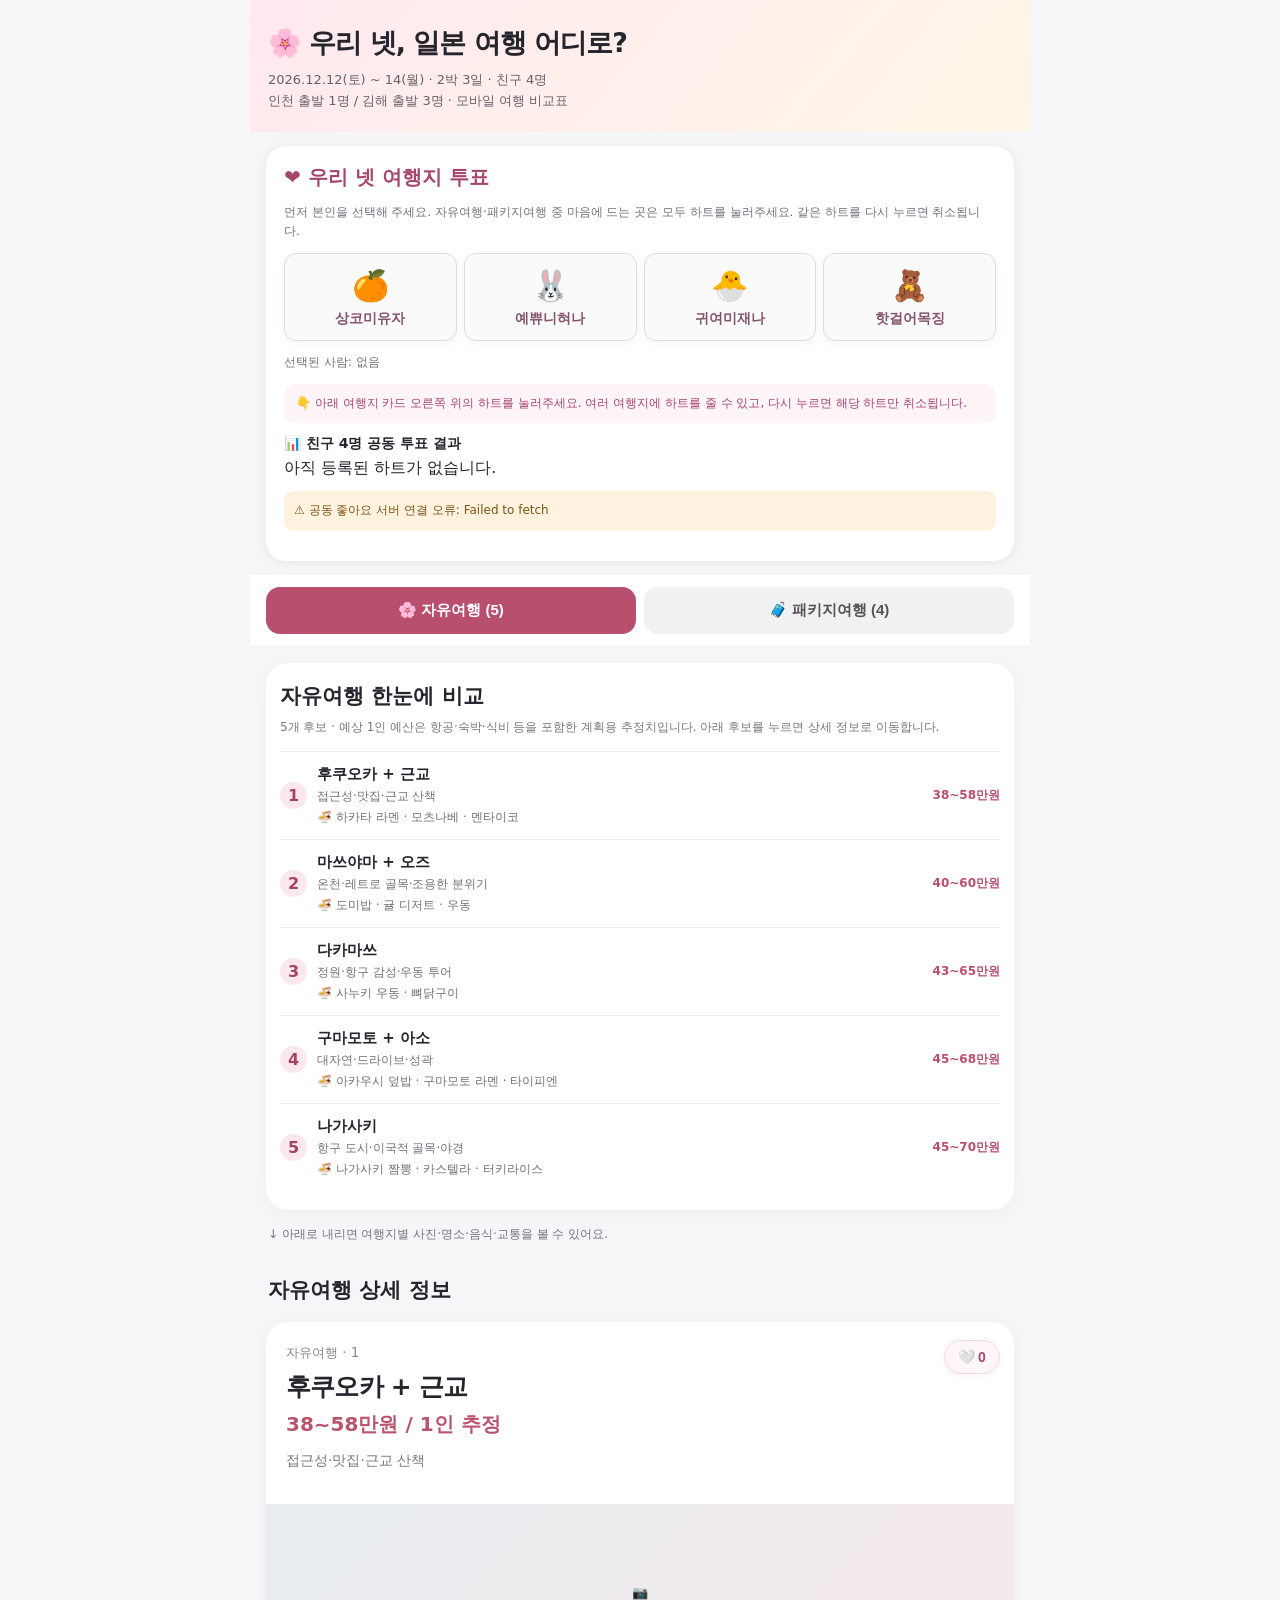
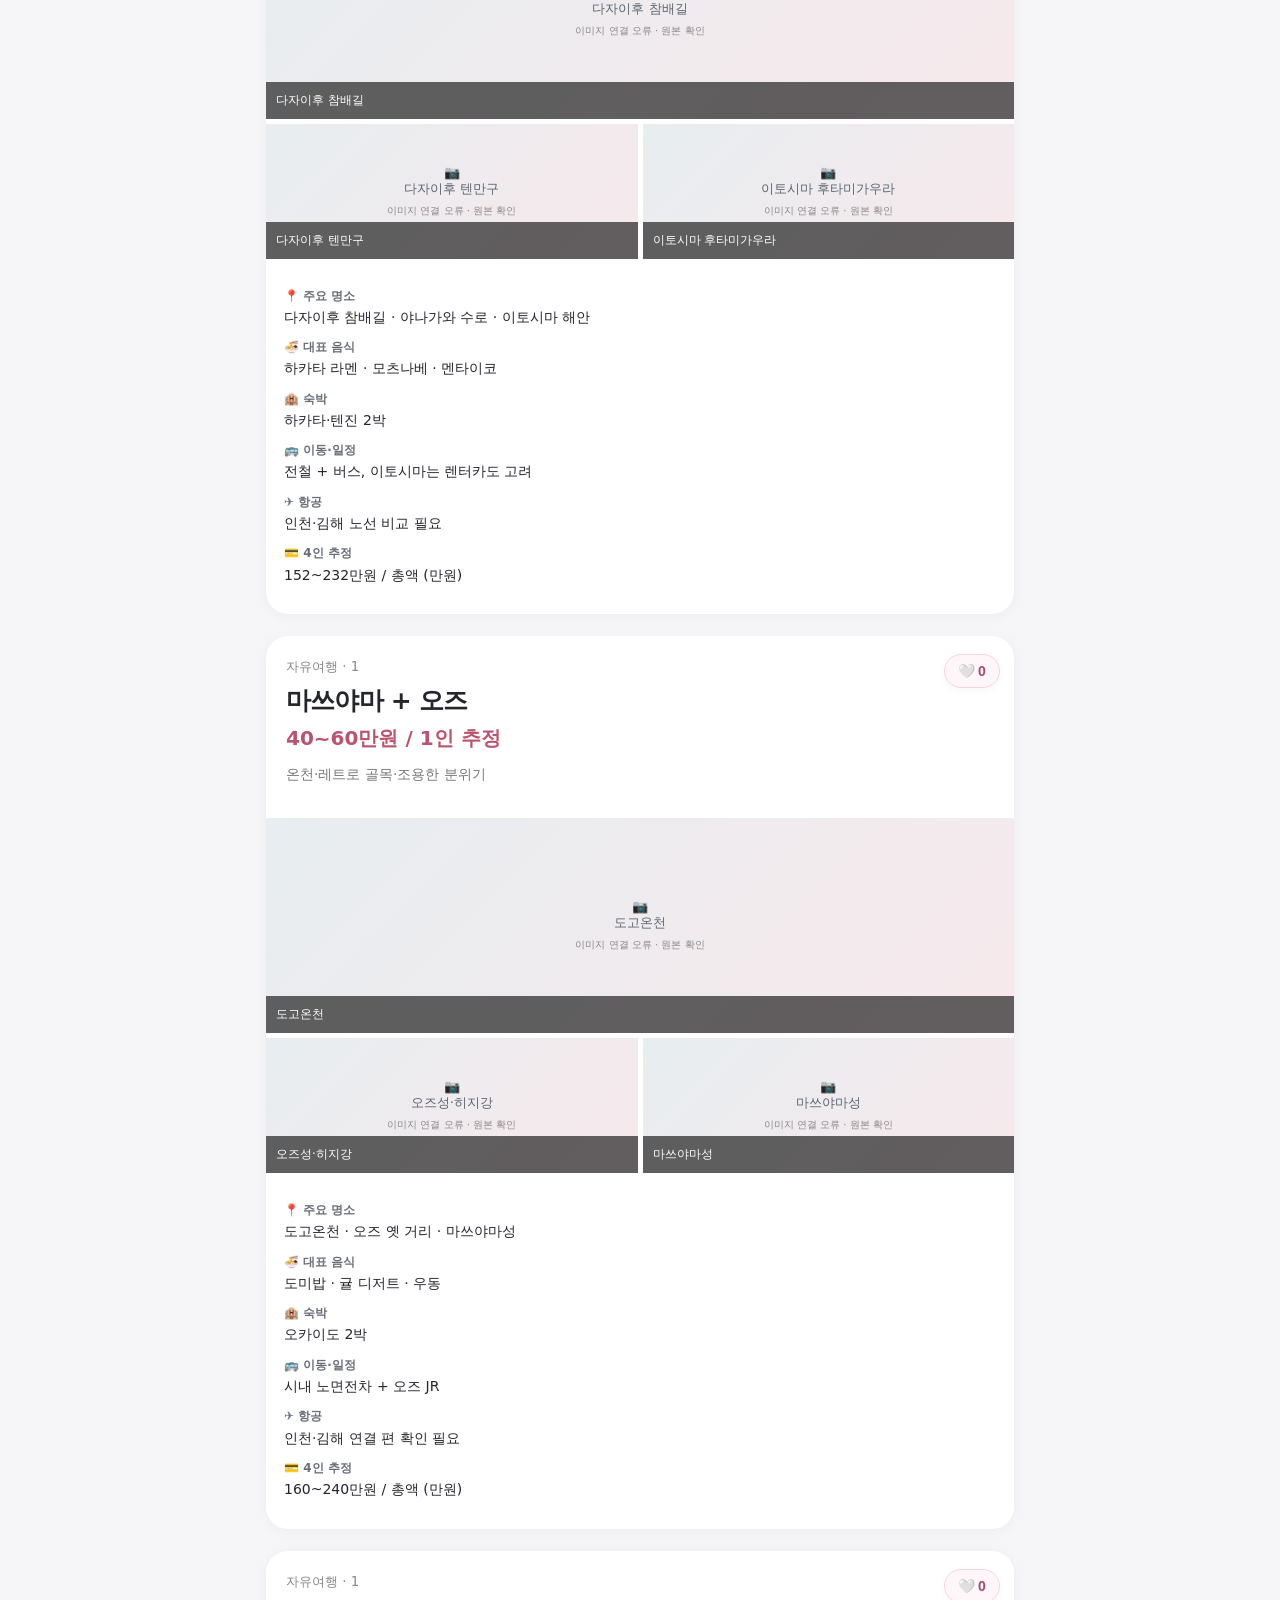
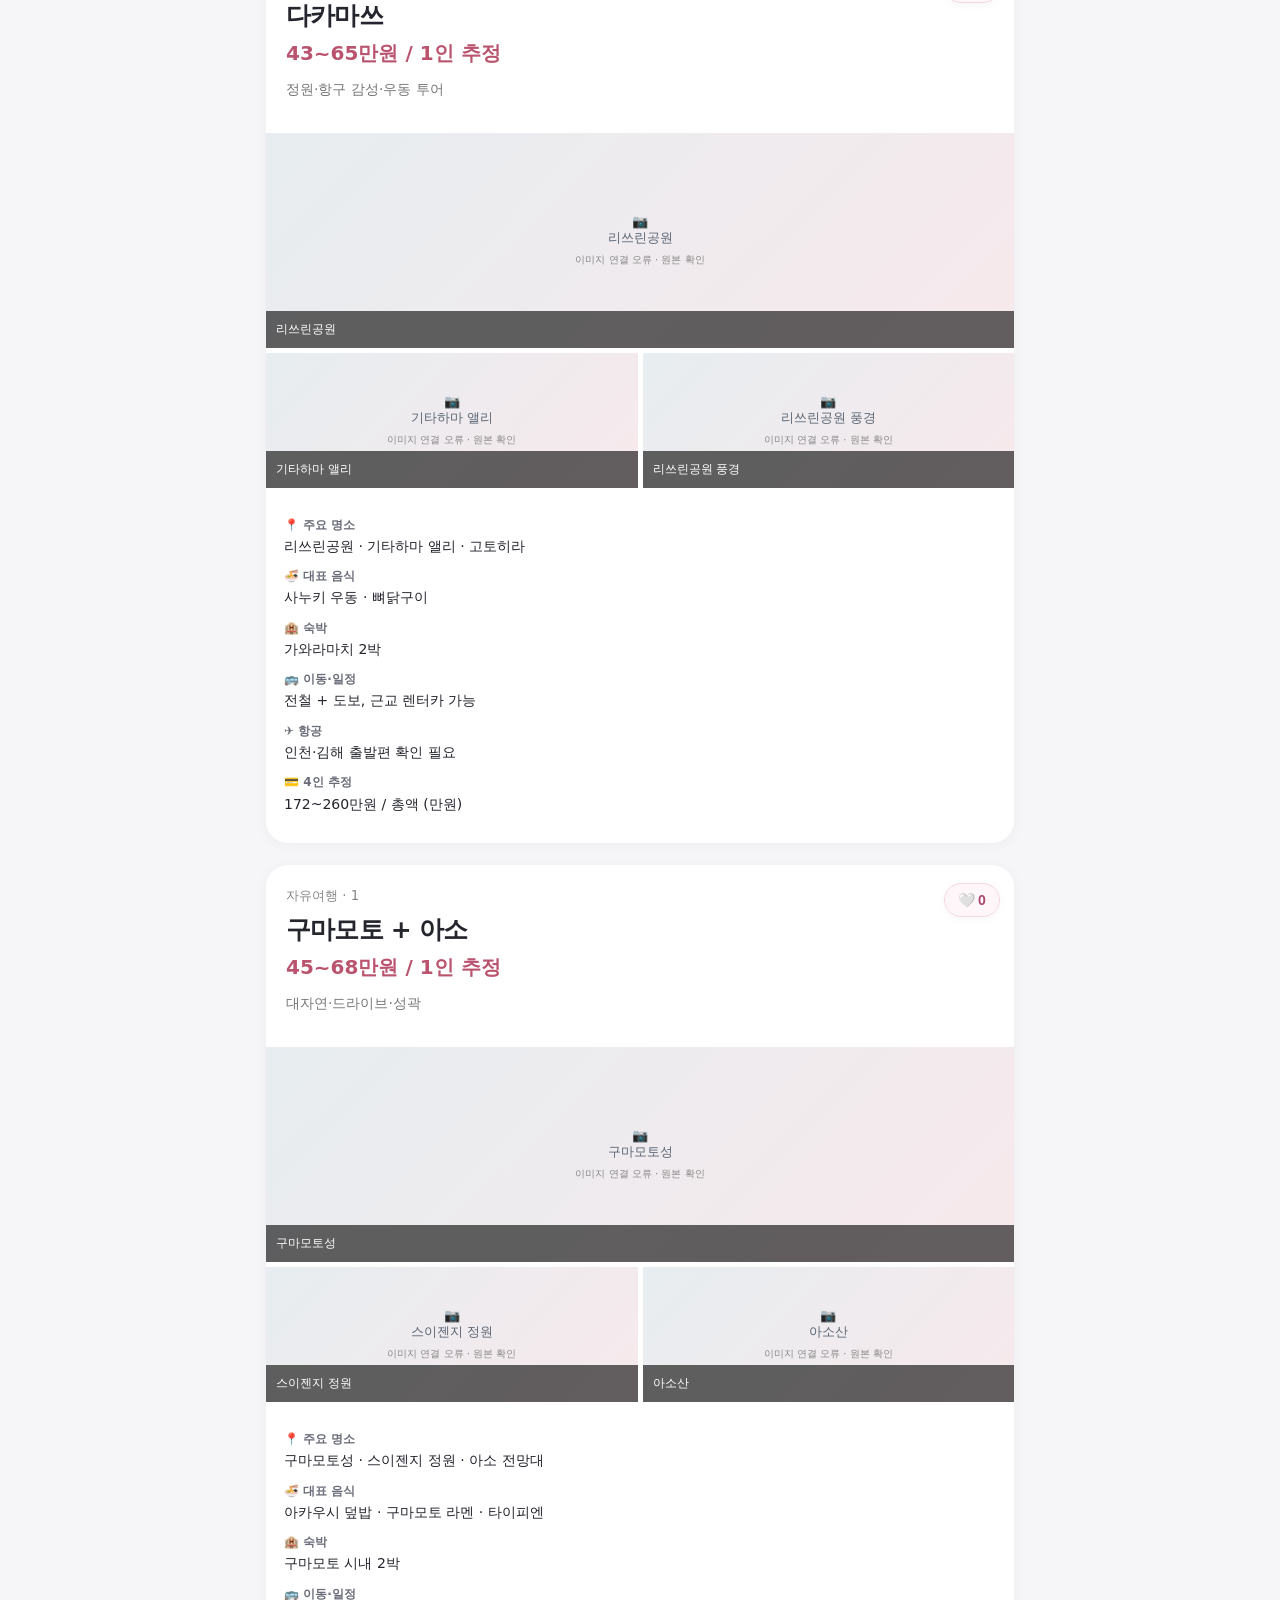
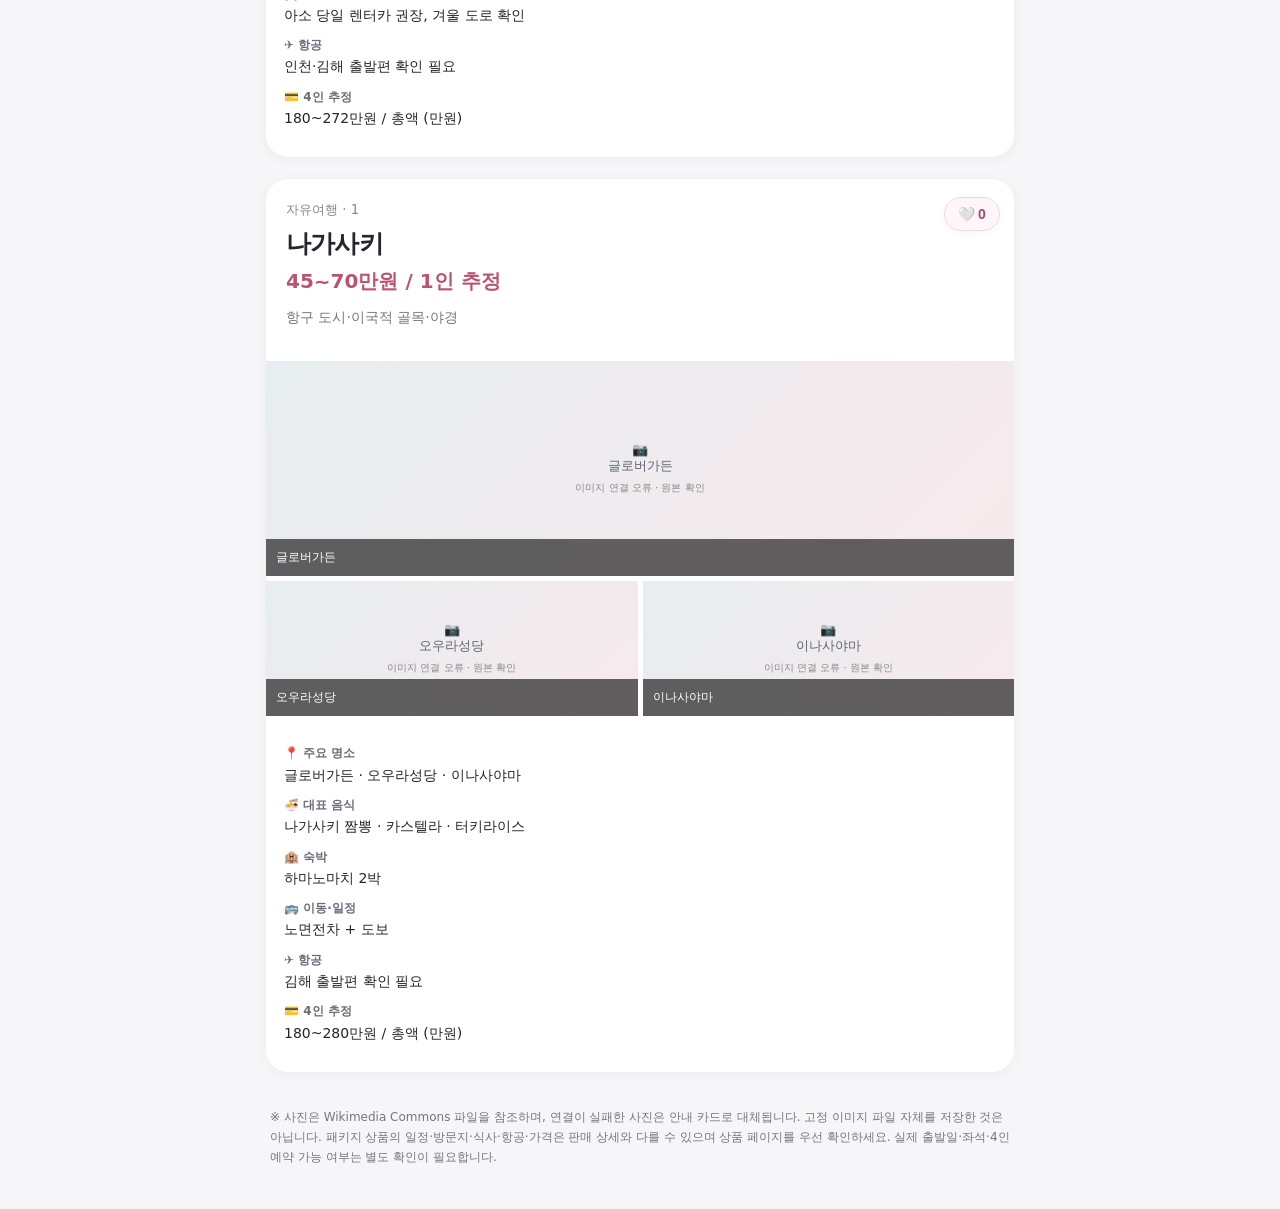
==== commit 479c53c5: "Correct destination photo links for Osaka USJ Kumamoto Nagasaki and Naoshima" ====
--- a/index.html
+++ b/index.html
@@ -2,7 +2,7 @@
 :root{font-family:system-ui,-apple-system,"Noto Sans KR",sans-serif;color:#24252d;background:#f6f6f8}*{box-sizing:border-box}body{margin:0}header{background:linear-gradient(130deg,#ffe9ef,#fff6e7);padding:25px 18px 20px}header h1{font-size:27px;letter-spacing:-1px;margin:0 0 9px}header p{font-size:13px;color:#65616b;line-height:1.6;margin:0}.wrap{max-width:780px;margin:auto}.switch{display:grid;grid-template-columns:1fr 1fr;gap:8px;padding:12px 16px;background:#fff;position:sticky;top:0;z-index:5;border-bottom:1px solid #eee}.switch button{border:0;background:#f1f1f4;color:#555;padding:14px 6px;border-radius:14px;font-weight:800;font-size:15px}.switch button.active{background:#b84f6e;color:white}.panel{display:none}.panel.active{display:block}.summary{background:#fff;margin:16px;border-radius:22px;padding:19px 14px;box-shadow:0 3px 15px #00000008}.summary h2{font-size:21px;margin:0 0 8px}.subtitle{font-size:12px;color:#777;line-height:1.6;margin:0 0 14px}.sumrow{display:flex;align-items:center;gap:10px;text-decoration:none;color:inherit;padding:13px 0;border-top:1px solid #eee}.num{flex:none;width:27px;height:27px;border-radius:50%;background:#fae8ed;color:#a84261;display:grid;place-items:center;font-weight:800}.sumcontent{flex:1;min-width:0;display:flex;flex-direction:column;gap:4px}.sumcontent b{font-size:15px}.sumcontent span,.sumcontent small{font-size:12px;color:#707079}.sumrow>strong{font-size:12px;color:#b84f6e;text-align:right;max-width:88px}.hint{font-size:12px;color:#73737c;padding:0 18px 6px}.details-title{padding:10px 18px 0;font-size:21px}.detail{background:#fff;border-radius:22px;margin:15px 16px 22px;overflow:hidden;box-shadow:0 2px 14px #0000000b}.detail-head{padding:20px}.detail-head small{color:#888}.detail-head h3{font-size:25px;letter-spacing:-.8px;margin:8px 0}.detail-head strong{color:#ba536e;font-size:20px}.detail-head p{font-size:14px;color:#777}.photos{display:grid;grid-template-columns:1fr 1fr;gap:5px}.shot{height:135px;background:#eee;position:relative;overflow:hidden}.shot:first-child{grid-column:span 2;height:215px}.shot img{width:100%;height:100%;object-fit:cover}.shot>span{position:absolute;bottom:0;left:0;right:0;padding:10px;color:white;background:#0009;font-size:12px}.shot-fallback{height:100%;align-items:center;justify-content:center;flex-direction:column;gap:6px;color:#5c6673;text-align:center;font-size:13px;padding:12px}.shot-fallback small{font-size:10px;color:#888}.facts{padding:18px;font-size:14px;line-height:1.6}.facts p{margin:10px 0}.facts b{display:block;color:#6a6d79;font-size:12px}.product-link{display:block;background:#f9e8ee;padding:14px;text-align:center;border-radius:12px;color:#a63e60;font-weight:800;text-decoration:none}.foot{font-size:12px;color:#757580;line-height:1.65;padding:14px 20px 30px}.sumrow:active{background:#fff4f7}
 .schedule{padding:14px 20px;background:#f8f7fa;border-top:1px solid #eee}.schedule h4{font-size:14px;margin:0 0 8px}.schedule h4 small{font-size:10px;color:#aa5267}.schedule p{font-size:13px;line-height:2;margin:0 0 6px}.schedule>small{font-size:11px;color:#76717b}.shot-fallback{background:linear-gradient(135deg,#e7edf0,#f7e9ec)}  .voterow{grid-template-columns:repeat(2,minmax(0,1fr));gap:10px}.voterow button{display:flex;align-items:center;justify-content:center;flex-direction:column;gap:5px;padding:15px 4px;background:#fff8fa;border:1.5px solid #f1dce5;border-radius:19px;color:#85546c;font-size:14px;box-shadow:0 3px 8px #b84f6e12;transition:transform .15s}.voterow button.selected{background:#ffe2ed;border-color:#e987ab;color:#9e385f;box-shadow:0 3px 12px #e987ab45}.voteremoji{font-size:30px;line-height:1.3}.voteentry{background:linear-gradient(160deg,#fff,#fff5fa)}.voteentry h2{color:#a5476d} .detail-head{position:relative;padding-right:82px}.card-heart{position:absolute;right:14px;top:18px;border:1px solid #f3d7e2;background:#fff6fa;color:#a8486c;border-radius:999px;min-width:56px;padding:8px 7px;display:flex;align-items:center;justify-content:center;gap:3px;font-size:14px;font-weight:800;box-shadow:0 2px 8px #0000000a;cursor:pointer}.card-heart.chosen{background:#ffdfeb;border-color:#e28da9;color:#a52e5d}.card-heart:focus-visible{outline:3px solid #e78caa;outline-offset:2px}.votehint{background:#fff4f8;border-radius:12px;padding:10px 12px;color:#a5476d!important} </style><style>
 .voteentry{background:#fff;margin:14px 16px;padding:18px;border-radius:20px;box-shadow:0 2px 12px #0001}.voteentry h2{font-size:20px;margin:0 0 8px}.voterow{display:grid;grid-template-columns:repeat(4,1fr);gap:7px;margin:12px 0}.voterow button{border:1px solid #ddd;background:#fafafa;border-radius:12px;padding:12px 2px;font-weight:700}.voterow button.selected{border-color:#b84f6e;background:#ffe7ee;color:#a42c50}.voteentry p{font-size:12px;color:#73717b;line-height:1.6}.voteaction{border:1px solid #e8c7d1;background:#fff;color:#ad4665;border-radius:12px;padding:11px 14px;font-weight:800;width:100%;margin:8px 0}.voteaction.chosen{background:#b84f6e;color:white}.voteentry .results{display:grid;gap:6px}.voteentry .results div{font-size:13px;border-bottom:1px solid #eee;padding:7px 0}.voteentry .warn{background:#fff3df;color:#7b5516;padding:10px;border-radius:9px}.voteentry .votetitle{font-size:14px;font-weight:700;margin:12px 0 5px}.votebanner{font-size:12px;color:#a44464;margin-top:8px}
-</style></head><body><div class="wrap"><header><h1>🌸 우리 넷, 일본 여행 어디로?</h1><p>2026.12.12(토) ~ 14(월) · 2박 3일 · 친구 4명<br>인천 출발 1명 / 김해 출발 3명 · 모바일 여행 비교표</p></header><section class="voteentry" id="voting"><h2>❤️ 우리 넷 여행지 투표</h2><p>먼저 본인을 선택해 주세요. 자유여행·패키지여행 중 마음에 드는 곳은 모두 하트를 눌러주세요. 같은 하트를 다시 누르면 취소됩니다.</p><div class="voterow" id="voterow"><button type="button" data-voter="상코미유자"><span class="voteremoji">🍊</span><span>상코미유자</span></button><button type="button" data-voter="예쀼니혀나"><span class="voteremoji">🐰</span><span>예쀼니혀나</span></button><button type="button" data-voter="귀여미재나"><span class="voteremoji">🐣</span><span>귀여미재나</span></button><button type="button" data-voter="핫걸어목징"><span class="voteremoji">🧸</span><span>핫걸어목징</span></button></div><p id="whoami">선택된 사람: 없음</p><p class="votehint">👇 아래 여행지 카드 오른쪽 위의 하트를 눌러주세요. 여러 여행지에 하트를 줄 수 있고, 다시 누르면 해당 하트만 취소됩니다.</p><div class="votetitle">📊 친구 4명 공동 투표 결과</div><div class="results" id="voteresults"></div><p class="warn" id="cloudstatus">☁️ 공유 투표 연결을 준비 중입니다. 연결 전에는 하트가 저장되지 않습니다.</p></section><nav class="switch"><button id="btn-free" class="active" onclick="switchTab('free')">🌸 자유여행 (5)</button><button id="btn-pack" onclick="switchTab('pack')">🧳 패키지여행 (4)</button></nav><section class="panel active" id="panel-free"><div class="summary" id="free-summary"><h2>자유여행 한눈에 비교</h2><p class="subtitle">5개 후보 · 예상 1인 예산은 항공·숙박·식비 등을 포함한 계획용 추정치입니다. 아래 후보를 누르면 상세 정보로 이동합니다.</p><a class="sumrow" href="#free-detail-0" data-jump="free" data-index="0"><div class="num">1</div><div class="sumcontent"><b>후쿠오카 + 근교</b><span>접근성·맛집·근교 산책</span><small>🍜 하카타 라멘 · 모츠나베 · 멘타이코</small></div><strong>38~58만원</strong></a><a class="sumrow" href="#free-detail-1" data-jump="free" data-index="1"><div class="num">2</div><div class="sumcontent"><b>마쓰야마 + 오즈</b><span>온천·레트로 골목·조용한 분위기</span><small>🍜 도미밥 · 귤 디저트 · 우동</small></div><strong>40~60만원</strong></a><a class="sumrow" href="#free-detail-2" data-jump="free" data-index="2"><div class="num">3</div><div class="sumcontent"><b>다카마쓰</b><span>정원·항구 감성·우동 투어</span><small>🍜 사누키 우동 · 뼈닭구이</small></div><strong>43~65만원</strong></a><a class="sumrow" href="#free-detail-3" data-jump="free" data-index="3"><div class="num">4</div><div class="sumcontent"><b>구마모토 + 아소</b><span>대자연·드라이브·성곽</span><small>🍜 아카우시 덮밥 · 구마모토 라멘 · 타이피엔</small></div><strong>45~68만원</strong></a><a class="sumrow" href="#free-detail-4" data-jump="free" data-index="4"><div class="num">5</div><div class="sumcontent"><b>나가사키</b><span>항구 도시·이국적 골목·야경</span><small>🍜 나가사키 짬뽕 · 카스텔라 · 터키라이스</small></div><strong>45~70만원</strong></a></div><p class="hint">↓ 아래로 내리면 여행지별 사진·명소·음식·교통을 볼 수 있어요.</p><h2 class="details-title">자유여행 상세 정보</h2><div id="free-detail-0"><article class="detail" data-vote-index="0"><div class="detail-head"><button type="button" class="card-heart" data-choice="0" aria-label="좋아요 투표">🤍 <span>0</span></button><small>자유여행 · 1</small><h3>후쿠오카 + 근교</h3><strong>38~58만원 / 1인 추정</strong><p>접근성·맛집·근교 산책</p></div><div class="photos"><div class="shot"><img loading="lazy" referrerpolicy="no-referrer" src="https://commons.wikimedia.org/wiki/Special:FilePath/Approach%20to%20Dazaifu%20Tenmagu%20shrine.JPG?width=800" alt="다자이후 참배길" onerror="this.style.display='none';this.nextElementSibling.style.display='flex'"><div class="shot-fallback" style="display:none">📷<br>다자이후 참배길<small>이미지 연결 오류 · 원본 확인</small></div><span>다자이후 참배길</span></div><div class="shot"><img loading="lazy" referrerpolicy="no-referrer" src="https://commons.wikimedia.org/wiki/Special:FilePath/DazaifuTenmangu.jpg?width=800" alt="다자이후 텐만구" onerror="this.style.display='none';this.nextElementSibling.style.display='flex'"><div class="shot-fallback" style="display:none">📷<br>다자이후 텐만구<small>이미지 연결 오류 · 원본 확인</small></div><span>다자이후 텐만구</span></div><div class="shot"><img loading="lazy" referrerpolicy="no-referrer" src="https://commons.wikimedia.org/wiki/Special:FilePath/Sakurai%20Futamigaura.jpg?width=800" alt="이토시마 후타미가우라" onerror="this.style.display='none';this.nextElementSibling.style.display='flex'"><div class="shot-fallback" style="display:none">📷<br>이토시마 후타미가우라<small>이미지 연결 오류 · 원본 확인</small></div><span>이토시마 후타미가우라</span></div></div><div class="facts"><p><b>📍 주요 명소</b>다자이후 참배길 · 야나가와 수로 · 이토시마 해안</p><p><b>🍜 대표 음식</b>하카타 라멘 · 모츠나베 · 멘타이코</p><p><b>🏨 숙박</b>하카타·텐진 2박</p><p><b>🚌 이동·일정</b>전철 + 버스, 이토시마는 렌터카도 고려</p><p><b>✈️ 항공</b>인천·김해 노선 비교 필요</p><p><b>💳 4인 추정</b>152~232만원 / 총액 (만원)</p></div></article></div><div id="free-detail-1"><article class="detail" data-vote-index="1"><div class="detail-head"><button type="button" class="card-heart" data-choice="1" aria-label="좋아요 투표">🤍 <span>0</span></button><small>자유여행 · 1</small><h3>마쓰야마 + 오즈</h3><strong>40~60만원 / 1인 추정</strong><p>온천·레트로 골목·조용한 분위기</p></div><div class="photos"><div class="shot"><img loading="lazy" referrerpolicy="no-referrer" src="https://commons.wikimedia.org/wiki/Special:FilePath/Dogo%20Onsen%2002.jpg?width=800" alt="도고온천" onerror="this.style.display='none';this.nextElementSibling.style.display='flex'"><div class="shot-fallback" style="display:none">📷<br>도고온천<small>이미지 연결 오류 · 원본 확인</small></div><span>도고온천</span></div><div class="shot"><img loading="lazy" referrerpolicy="no-referrer" src="https://commons.wikimedia.org/wiki/Special:FilePath/Ozu%20Castle%20%26%20Hiji%20River.jpg?width=800" alt="오즈성·히지강" onerror="this.style.display='none';this.nextElementSibling.style.display='flex'"><div class="shot-fallback" style="display:none">📷<br>오즈성·히지강<small>이미지 연결 오류 · 원본 확인</small></div><span>오즈성·히지강</span></div><div class="shot"><img loading="lazy" referrerpolicy="no-referrer" src="https://commons.wikimedia.org/wiki/Special:FilePath/Matsuyama%20Castle.jpg?width=800" alt="마쓰야마성" onerror="this.style.display='none';this.nextElementSibling.style.display='flex'"><div class="shot-fallback" style="display:none">📷<br>마쓰야마성<small>이미지 연결 오류 · 원본 확인</small></div><span>마쓰야마성</span></div></div><div class="facts"><p><b>📍 주요 명소</b>도고온천 · 오즈 옛 거리 · 마쓰야마성</p><p><b>🍜 대표 음식</b>도미밥 · 귤 디저트 · 우동</p><p><b>🏨 숙박</b>오카이도 2박</p><p><b>🚌 이동·일정</b>시내 노면전차 + 오즈 JR</p><p><b>✈️ 항공</b>인천·김해 연결 편 확인 필요</p><p><b>💳 4인 추정</b>160~240만원 / 총액 (만원)</p></div></article></div><div id="free-detail-2"><article class="detail" data-vote-index="2"><div class="detail-head"><button type="button" class="card-heart" data-choice="2" aria-label="좋아요 투표">🤍 <span>0</span></button><small>자유여행 · 1</small><h3>다카마쓰</h3><strong>43~65만원 / 1인 추정</strong><p>정원·항구 감성·우동 투어</p></div><div class="photos"><div class="shot"><img loading="lazy" referrerpolicy="no-referrer" src="https://commons.wikimedia.org/wiki/Special:FilePath/Ritsurin%20Garden.jpg?width=800" alt="리쓰린공원" onerror="this.style.display='none';this.nextElementSibling.style.display='flex'"><div class="shot-fallback" style="display:none">📷<br>리쓰린공원<small>이미지 연결 오류 · 원본 확인</small></div><span>리쓰린공원</span></div><div class="shot"><img loading="lazy" referrerpolicy="no-referrer" src="https://commons.wikimedia.org/wiki/Special:FilePath/Ritsurin%20park03s3200.jpg?width=800" alt="리쓰린공원 풍경" onerror="this.style.display='none';this.nextElementSibling.style.display='flex'"><div class="shot-fallback" style="display:none">📷<br>리쓰린공원 풍경<small>이미지 연결 오류 · 원본 확인</small></div><span>리쓰린공원 풍경</span></div><div class="shot"><img loading="lazy" referrerpolicy="no-referrer" src="https://commons.wikimedia.org/wiki/Special:FilePath/Ritsurin%20park04s3200.jpg?width=800" alt="리쓰린공원 정원" onerror="this.style.display='none';this.nextElementSibling.style.display='flex'"><div class="shot-fallback" style="display:none">📷<br>리쓰린공원 정원<small>이미지 연결 오류 · 원본 확인</small></div><span>리쓰린공원 정원</span></div></div><div class="facts"><p><b>📍 주요 명소</b>리쓰린공원 · 기타하마 앨리 · 고토히라</p><p><b>🍜 대표 음식</b>사누키 우동 · 뼈닭구이</p><p><b>🏨 숙박</b>가와라마치 2박</p><p><b>🚌 이동·일정</b>전철 + 도보, 근교 렌터카 가능</p><p><b>✈️ 항공</b>인천·김해 출발편 확인 필요</p><p><b>💳 4인 추정</b>172~260만원 / 총액 (만원)</p></div></article></div><div id="free-detail-3"><article class="detail" data-vote-index="3"><div class="detail-head"><button type="button" class="card-heart" data-choice="3" aria-label="좋아요 투표">🤍 <span>0</span></button><small>자유여행 · 1</small><h3>구마모토 + 아소</h3><strong>45~68만원 / 1인 추정</strong><p>대자연·드라이브·성곽</p></div><div class="photos"><div class="shot"><img loading="lazy" referrerpolicy="no-referrer" src="https://commons.wikimedia.org/wiki/Special:FilePath/Matsuyama%20Castle.jpg?width=800" alt="마쓰야마성 (구마모토성 사진 확인 중)" onerror="this.style.display='none';this.nextElementSibling.style.display='flex'"><div class="shot-fallback" style="display:none">📷<br>마쓰야마성 (구마모토성 사진 확인 중)<small>이미지 연결 오류 · 원본 확인</small></div><span>마쓰야마성 (구마모토성 사진 확인 중)</span></div><div class="shot"><img loading="lazy" referrerpolicy="no-referrer" src="https://commons.wikimedia.org/wiki/Special:FilePath/Ritsurin%20Garden.jpg?width=800" alt="리쓰린공원 (스이젠지 사진 확인 중)" onerror="this.style.display='none';this.nextElementSibling.style.display='flex'"><div class="shot-fallback" style="display:none">📷<br>리쓰린공원 (스이젠지 사진 확인 중)<small>이미지 연결 오류 · 원본 확인</small></div><span>리쓰린공원 (스이젠지 사진 확인 중)</span></div><div class="shot"><img loading="lazy" referrerpolicy="no-referrer" src="https://commons.wikimedia.org/wiki/Special:FilePath/Beppu%20umijigoku.jpg?width=800" alt="벳부 온천 (아소 사진 확인 중)" onerror="this.style.display='none';this.nextElementSibling.style.display='flex'"><div class="shot-fallback" style="display:none">📷<br>벳부 온천 (아소 사진 확인 중)<small>이미지 연결 오류 · 원본 확인</small></div><span>벳부 온천 (아소 사진 확인 중)</span></div></div><div class="facts"><p><b>📍 주요 명소</b>구마모토성 · 스이젠지 정원 · 아소 전망대</p><p><b>🍜 대표 음식</b>아카우시 덮밥 · 구마모토 라멘 · 타이피엔</p><p><b>🏨 숙박</b>구마모토 시내 2박</p><p><b>🚌 이동·일정</b>아소 당일 렌터카 권장, 겨울 도로 확인</p><p><b>✈️ 항공</b>인천·김해 출발편 확인 필요</p><p><b>💳 4인 추정</b>180~272만원 / 총액 (만원)</p></div></article></div><div id="free-detail-4"><article class="detail" data-vote-index="4"><div class="detail-head"><button type="button" class="card-heart" data-choice="4" aria-label="좋아요 투표">🤍 <span>0</span></button><small>자유여행 · 1</small><h3>나가사키</h3><strong>45~70만원 / 1인 추정</strong><p>항구 도시·이국적 골목·야경</p></div><div class="photos"><div class="shot"><img loading="lazy" referrerpolicy="no-referrer" src="https://commons.wikimedia.org/wiki/Special:FilePath/Glover%20Garden.jpg?width=800" alt="글로버가든" onerror="this.style.display='none';this.nextElementSibling.style.display='flex'"><div class="shot-fallback" style="display:none">📷<br>글로버가든<small>이미지 연결 오류 · 원본 확인</small></div><span>글로버가든</span></div><div class="shot"><img loading="lazy" referrerpolicy="no-referrer" src="https://commons.wikimedia.org/wiki/Special:FilePath/Oura%20Church.jpg?width=800" alt="오우라성당" onerror="this.style.display='none';this.nextElementSibling.style.display='flex'"><div class="shot-fallback" style="display:none">📷<br>오우라성당<small>이미지 연결 오류 · 원본 확인</small></div><span>오우라성당</span></div><div class="shot"><img loading="lazy" referrerpolicy="no-referrer" src="https://commons.wikimedia.org/wiki/Special:FilePath/Matsuyama%20Castle%20and%20Matsuyama%20city%20view.JPG?width=800" alt="일본 도시 전망 (이나사야마 사진 확인 중)" onerror="this.style.display='none';this.nextElementSibling.style.display='flex'"><div class="shot-fallback" style="display:none">📷<br>일본 도시 전망 (이나사야마 사진 확인 중)<small>이미지 연결 오류 · 원본 확인</small></div><span>일본 도시 전망 (이나사야마 사진 확인 중)</span></div></div><div class="facts"><p><b>📍 주요 명소</b>글로버가든 · 오우라성당 · 이나사야마</p><p><b>🍜 대표 음식</b>나가사키 짬뽕 · 카스텔라 · 터키라이스</p><p><b>🏨 숙박</b>하마노마치 2박</p><p><b>🚌 이동·일정</b>노면전차 + 도보</p><p><b>✈️ 항공</b>김해 출발편 확인 필요</p><p><b>💳 4인 추정</b>180~280만원 / 총액 (만원)</p></div></article></div></section><section class="panel" id="panel-pack"><div class="summary" id="pack-summary"><h2>패키지여행 한눈에 비교</h2><p class="subtitle">4개 후보 · 12월 12일 출발 여부와 가격은 미확인입니다. 동일 패키지에 인천 1명·김해 3명이 합류 가능한지 꼭 확인하세요.</p><a class="sumrow" href="#pack-detail-0" data-jump="pack" data-index="0"><div class="num">1</div><div class="sumcontent"><b>후쿠오카 + 벳부</b><span>온천과 규슈 주요 관광</span><small>🍜 지옥찜 · 도리텐 · 하카타 라멘</small></div><strong>출발일별 조회</strong></a><a class="sumrow" href="#pack-detail-1" data-jump="pack" data-index="1"><div class="num">2</div><div class="sumcontent"><b>오사카 + 유니버설</b><span>테마파크 중심의 활동형 여행</span><small>🍜 다코야키 · 오코노미야키 · 쿠시카쓰</small></div><strong>출발일별 조회</strong></a><a class="sumrow" href="#pack-detail-2" data-jump="pack" data-index="2"><div class="num">3</div><div class="sumcontent"><b>다카마쓰 + 나오시마</b><span>예술섬·소도시·전용버스</span><small>🍜 사누키 우동 · 뼈닭구이 · 해산물</small></div><strong>출발일별 조회</strong></a><a class="sumrow" href="#pack-detail-3" data-jump="pack" data-index="3"><div class="num">4</div><div class="sumcontent"><b>마쓰야마 2박 3일</b><span>마쓰야마 중심 2박 3일 · 세부 일정 확인</span><small>🍜 도미밥 · 자코텐 · 귤 디저트</small></div><strong>출발일별 조회</strong></a></div><p class="hint">↓ 아래로 내리면 여행지별 사진·명소·음식·포함사항 확인 포인트가 나옵니다.</p><h2 class="details-title">패키지여행 상세 정보</h2><div id="pack-detail-0"><article class="detail" data-vote-index="5"><div class="detail-head"><button type="button" class="card-heart" data-choice="5" aria-label="좋아요 투표">🤍 <span>0</span></button><small>패키지 · 1</small><h3>후쿠오카 + 벳부</h3><strong>출발일별 조회</strong><p>온천과 규슈 주요 관광</p></div><div class="schedule"><h4>🗓 2박 3일 일정 개요 <small>예시 · 확정 시간표 아님</small></h4><p><b>1일차</b> 후쿠오카 도착 → 규슈 관광·숙박<br><b>2일차</b> 벳부 온천권 관광 → 숙박<br><b>3일차</b> 귀국 이동</p><small>일자별 방문 순서·시각 미확인. 상품 일정표 확인 필요.</small></div><div class="photos"><div class="shot"><img loading="lazy" referrerpolicy="no-referrer" src="https://commons.wikimedia.org/wiki/Special:FilePath/Beppu%20umijigoku.jpg?width=800" alt="벳부 바다지옥" onerror="this.style.display='none';this.nextElementSibling.style.display='flex'"><div class="shot-fallback" style="display:none">📷<br>벳부 바다지옥<small>이미지 연결 오류 · 원본 확인</small></div><span>벳부 바다지옥</span></div><div class="shot"><img loading="lazy" referrerpolicy="no-referrer" src="https://commons.wikimedia.org/wiki/Special:FilePath/Japan%20Kyushu%2C%20steaming%20Beppu%2001.jpg?width=800" alt="벳부 온천 증기" onerror="this.style.display='none';this.nextElementSibling.style.display='flex'"><div class="shot-fallback" style="display:none">📷<br>벳부 온천 증기<small>이미지 연결 오류 · 원본 확인</small></div><span>벳부 온천 증기</span></div><div class="shot"><img loading="lazy" referrerpolicy="no-referrer" src="https://commons.wikimedia.org/wiki/Special:FilePath/DazaifuTenmangu.jpg?width=800" alt="다자이후 텐만구" onerror="this.style.display='none';this.nextElementSibling.style.display='flex'"><div class="shot-fallback" style="display:none">📷<br>다자이후 텐만구<small>이미지 연결 오류 · 원본 확인</small></div><span>다자이후 텐만구</span></div></div><div class="facts"><p><b>📍 주요 명소</b>벳부 온천 · 유후인 · 후쿠오카 시내</p><p><b>🍜 대표 음식</b>지옥찜 · 도리텐 · 하카타 라멘</p><p><b>🏨 숙박</b>상품 지정 호텔 2박</p><p><b>🚌 이동·일정</b>전용버스 여부·자유시간 확인</p><p><b>✈️ 항공</b>인천/김해 동일 일정 합류 가능 여부 확인</p><a class="product-link" href="https://www.tripstore.kr/s/GTiNdr" target="_blank" rel="noopener">상품 상세 및 실제 가격 확인 ↗</a></div></article></div><div id="pack-detail-1"><article class="detail" data-vote-index="6"><div class="detail-head"><button type="button" class="card-heart" data-choice="6" aria-label="좋아요 투표">🤍 <span>0</span></button><small>패키지 · 1</small><h3>오사카 + 유니버설</h3><strong>출발일별 조회</strong><p>테마파크 중심의 활동형 여행</p></div><div class="schedule"><h4>🗓 2박 3일 일정 개요 <small>예시 · 확정 시간표 아님</small></h4><p><b>1일차</b> 오사카 도착·시내 관광<br><b>2일차</b> 유니버설 스튜디오 재팬 방문<br><b>3일차</b> 귀국 이동</p><small>USJ 방문일·입장권 포함 여부·체류시간 미확인.</small></div><div class="photos"><div class="shot"><img loading="lazy" referrerpolicy="no-referrer" src="https://commons.wikimedia.org/wiki/Special:FilePath/Matsuyama%20Castle.jpg?width=800" alt="일본 성곽 풍경 (USJ 사진 확인 중)" onerror="this.style.display='none';this.nextElementSibling.style.display='flex'"><div class="shot-fallback" style="display:none">📷<br>일본 성곽 풍경 (USJ 사진 확인 중)<small>이미지 연결 오류 · 원본 확인</small></div><span>일본 성곽 풍경 (USJ 사진 확인 중)</span></div><div class="shot"><img loading="lazy" referrerpolicy="no-referrer" src="https://commons.wikimedia.org/wiki/Special:FilePath/Dogo%20Onsen%2002.jpg?width=800" alt="일본 온천 거리 (도톤보리 사진 확인 중)" onerror="this.style.display='none';this.nextElementSibling.style.display='flex'"><div class="shot-fallback" style="display:none">📷<br>일본 온천 거리 (도톤보리 사진 확인 중)<small>이미지 연결 오류 · 원본 확인</small></div><span>일본 온천 거리 (도톤보리 사진 확인 중)</span></div><div class="shot"><img loading="lazy" referrerpolicy="no-referrer" src="https://commons.wikimedia.org/wiki/Special:FilePath/Ritsurin%20Garden.jpg?width=800" alt="일본 정원 (오사카 사진 확인 중)" onerror="this.style.display='none';this.nextElementSibling.style.display='flex'"><div class="shot-fallback" style="display:none">📷<br>일본 정원 (오사카 사진 확인 중)<small>이미지 연결 오류 · 원본 확인</small></div><span>일본 정원 (오사카 사진 확인 중)</span></div></div><div class="facts"><p><b>📍 주요 명소</b>유니버설 스튜디오 재팬 · 도톤보리 · 오사카 시내</p><p><b>🍜 대표 음식</b>다코야키 · 오코노미야키 · 쿠시카쓰</p><p><b>🏨 숙박</b>상품 지정 호텔 2박</p><p><b>🚌 이동·일정</b>USJ 입장권·익스프레스 패스·체류시간 확인</p><p><b>✈️ 항공</b>인천/김해 출발 일정 확인</p><a class="product-link" href="https://www.tripstore.kr/s/nEVfx7" target="_blank" rel="noopener">상품 상세 및 실제 가격 확인 ↗</a></div></article></div><div id="pack-detail-2"><article class="detail" data-vote-index="7"><div class="detail-head"><button type="button" class="card-heart" data-choice="7" aria-label="좋아요 투표">🤍 <span>0</span></button><small>패키지 · 1</small><h3>다카마쓰 + 나오시마</h3><strong>출발일별 조회</strong><p>예술섬·소도시·전용버스</p></div><div class="schedule"><h4>🗓 2박 3일 일정 개요 <small>예시 · 확정 시간표 아님</small></h4><p><b>1일차</b> 다카마쓰 도착·시내 관광<br><b>2일차</b> 나오시마 관광<br><b>3일차</b> 귀국 이동</p><small>나오시마 방문일·페리 시각·미술관 포함 여부 미확인.</small></div><div class="photos"><div class="shot"><img loading="lazy" referrerpolicy="no-referrer" src="https://commons.wikimedia.org/wiki/Special:FilePath/Ritsurin%20Garden.jpg?width=800" alt="리쓰린공원 (나오시마 사진 확인 중)" onerror="this.style.display='none';this.nextElementSibling.style.display='flex'"><div class="shot-fallback" style="display:none">📷<br>리쓰린공원 (나오시마 사진 확인 중)<small>이미지 연결 오류 · 원본 확인</small></div><span>리쓰린공원 (나오시마 사진 확인 중)</span></div><div class="shot"><img loading="lazy" referrerpolicy="no-referrer" src="https://commons.wikimedia.org/wiki/Special:FilePath/Ritsurin%20park03s3200.jpg?width=800" alt="리쓰린공원 풍경" onerror="this.style.display='none';this.nextElementSibling.style.display='flex'"><div class="shot-fallback" style="display:none">📷<br>리쓰린공원 풍경<small>이미지 연결 오류 · 원본 확인</small></div><span>리쓰린공원 풍경</span></div><div class="shot"><img loading="lazy" referrerpolicy="no-referrer" src="https://commons.wikimedia.org/wiki/Special:FilePath/Ritsurin%20park04s3200.jpg?width=800" alt="다카마쓰 정원 풍경" onerror="this.style.display='none';this.nextElementSibling.style.display='flex'"><div class="shot-fallback" style="display:none">📷<br>다카마쓰 정원 풍경<small>이미지 연결 오류 · 원본 확인</small></div><span>다카마쓰 정원 풍경</span></div></div><div class="facts"><p><b>📍 주요 명소</b>나오시마 · 리쓰린공원 · 다카마쓰 항구</p><p><b>🍜 대표 음식</b>사누키 우동 · 뼈닭구이 · 해산물</p><p><b>🏨 숙박</b>상품 지정 호텔 2박</p><p><b>🚌 이동·일정</b>페리·미술관 입장료·선택관광 확인</p><p><b>✈️ 항공</b>인천/김해 출발 일정 확인</p><a class="product-link" href="https://naver.me/5FD73D3C" target="_blank" rel="noopener">상품 상세 및 실제 가격 확인 ↗</a></div></article></div><div id="pack-detail-3"><article class="detail" data-vote-index="8"><div class="detail-head"><button type="button" class="card-heart" data-choice="8" aria-label="좋아요 투표">🤍 <span>0</span></button><small>패키지 · 1</small><h3>마쓰야마 2박 3일</h3><strong>출발일별 조회</strong><p>마쓰야마 중심 2박 3일 · 세부 일정 확인</p></div><div class="schedule"><h4>🗓 2박 3일 일정 개요 <small>예시 · 확정 시간표 아님</small></h4><p><b>1~3일차</b> 상품 상세 일정표 확인 필요</p><small>마쓰야마 상품의 방문지·포함사항·일정은 판매 페이지에서 확인 필요.</small></div><div class="photos"><div class="shot"><img loading="lazy" referrerpolicy="no-referrer" src="https://commons.wikimedia.org/wiki/Special:FilePath/Dogo%20Onsen%2002.jpg?width=800" alt="도고온천 · 방문 여부 확인" onerror="this.style.display='none';this.nextElementSibling.style.display='flex'"><div class="shot-fallback" style="display:none">📷<br>도고온천 · 방문 여부 확인<small>이미지 연결 오류 · 원본 확인</small></div><span>도고온천 · 방문 여부 확인</span></div><div class="shot"><img loading="lazy" referrerpolicy="no-referrer" src="https://commons.wikimedia.org/wiki/Special:FilePath/Matsuyama%20Castle.jpg?width=800" alt="마쓰야마성 · 방문 여부 확인" onerror="this.style.display='none';this.nextElementSibling.style.display='flex'"><div class="shot-fallback" style="display:none">📷<br>마쓰야마성 · 방문 여부 확인<small>이미지 연결 오류 · 원본 확인</small></div><span>마쓰야마성 · 방문 여부 확인</span></div><div class="shot"><img loading="lazy" referrerpolicy="no-referrer" src="https://commons.wikimedia.org/wiki/Special:FilePath/Ozu%20Castle%20%26%20Hiji%20River.jpg?width=800" alt="오즈성 · 방문 여부 확인" onerror="this.style.display='none';this.nextElementSibling.style.display='flex'"><div class="shot-fallback" style="display:none">📷<br>오즈성 · 방문 여부 확인<small>이미지 연결 오류 · 원본 확인</small></div><span>오즈성 · 방문 여부 확인</span></div></div><div class="facts"><p><b>📍 주요 명소</b>마쓰야마 방문지 확인 · 숙박 위치 확인 · 자유시간 확인</p><p><b>🍜 대표 음식</b>도미밥 · 자코텐 · 귤 디저트</p><p><b>🏨 숙박</b>상품 상세 확인</p><p><b>🚌 이동·일정</b>포함·불포함 및 쇼핑 일정 확인</p><p><b>✈️ 항공</b>12월 12일 출발 여부 확인</p><a class="product-link" href="https://naver.me/5imO4U3F" target="_blank" rel="noopener">상품 상세 및 실제 가격 확인 ↗</a></div></article></div></section><p class="foot">※ 사진은 Wikimedia Commons 파일을 참조하며, 연결이 실패한 사진은 안내 카드로 대체됩니다. 고정 이미지 파일 자체를 저장한 것은 아닙니다. 패키지 상품의 일정·방문지·식사·항공·가격은 판매 상세와 다를 수 있으며 상품 페이지를 우선 확인하세요. 실제 출발일·좌석·4인 예약 가능 여부는 별도 확인이 필요합니다.</p></div><script>function switchTab(t){document.querySelectorAll('.panel').forEach(p=>p.classList.remove('active'));document.querySelectorAll('.switch button').forEach(b=>b.classList.remove('active'));document.getElementById('panel-'+t).classList.add('active');document.getElementById('btn-'+t).classList.add('active');window.scrollTo(0,0)}document.querySelectorAll('[data-jump]').forEach(a=>a.addEventListener('click',e=>{e.preventDefault();const id=a.getAttribute('href').slice(1);document.getElementById(id).scrollIntoView({behavior:'smooth',block:'start'})}));</script><script src="vote-config.js"></script><script>
+</style></head><body><div class="wrap"><header><h1>🌸 우리 넷, 일본 여행 어디로?</h1><p>2026.12.12(토) ~ 14(월) · 2박 3일 · 친구 4명<br>인천 출발 1명 / 김해 출발 3명 · 모바일 여행 비교표</p></header><section class="voteentry" id="voting"><h2>❤️ 우리 넷 여행지 투표</h2><p>먼저 본인을 선택해 주세요. 자유여행·패키지여행 중 마음에 드는 곳은 모두 하트를 눌러주세요. 같은 하트를 다시 누르면 취소됩니다.</p><div class="voterow" id="voterow"><button type="button" data-voter="상코미유자"><span class="voteremoji">🍊</span><span>상코미유자</span></button><button type="button" data-voter="예쀼니혀나"><span class="voteremoji">🐰</span><span>예쀼니혀나</span></button><button type="button" data-voter="귀여미재나"><span class="voteremoji">🐣</span><span>귀여미재나</span></button><button type="button" data-voter="핫걸어목징"><span class="voteremoji">🧸</span><span>핫걸어목징</span></button></div><p id="whoami">선택된 사람: 없음</p><p class="votehint">👇 아래 여행지 카드 오른쪽 위의 하트를 눌러주세요. 여러 여행지에 하트를 줄 수 있고, 다시 누르면 해당 하트만 취소됩니다.</p><div class="votetitle">📊 친구 4명 공동 투표 결과</div><div class="results" id="voteresults"></div><p class="warn" id="cloudstatus">☁️ 공유 투표 연결을 준비 중입니다. 연결 전에는 하트가 저장되지 않습니다.</p></section><nav class="switch"><button id="btn-free" class="active" onclick="switchTab('free')">🌸 자유여행 (5)</button><button id="btn-pack" onclick="switchTab('pack')">🧳 패키지여행 (4)</button></nav><section class="panel active" id="panel-free"><div class="summary" id="free-summary"><h2>자유여행 한눈에 비교</h2><p class="subtitle">5개 후보 · 예상 1인 예산은 항공·숙박·식비 등을 포함한 계획용 추정치입니다. 아래 후보를 누르면 상세 정보로 이동합니다.</p><a class="sumrow" href="#free-detail-0" data-jump="free" data-index="0"><div class="num">1</div><div class="sumcontent"><b>후쿠오카 + 근교</b><span>접근성·맛집·근교 산책</span><small>🍜 하카타 라멘 · 모츠나베 · 멘타이코</small></div><strong>38~58만원</strong></a><a class="sumrow" href="#free-detail-1" data-jump="free" data-index="1"><div class="num">2</div><div class="sumcontent"><b>마쓰야마 + 오즈</b><span>온천·레트로 골목·조용한 분위기</span><small>🍜 도미밥 · 귤 디저트 · 우동</small></div><strong>40~60만원</strong></a><a class="sumrow" href="#free-detail-2" data-jump="free" data-index="2"><div class="num">3</div><div class="sumcontent"><b>다카마쓰</b><span>정원·항구 감성·우동 투어</span><small>🍜 사누키 우동 · 뼈닭구이</small></div><strong>43~65만원</strong></a><a class="sumrow" href="#free-detail-3" data-jump="free" data-index="3"><div class="num">4</div><div class="sumcontent"><b>구마모토 + 아소</b><span>대자연·드라이브·성곽</span><small>🍜 아카우시 덮밥 · 구마모토 라멘 · 타이피엔</small></div><strong>45~68만원</strong></a><a class="sumrow" href="#free-detail-4" data-jump="free" data-index="4"><div class="num">5</div><div class="sumcontent"><b>나가사키</b><span>항구 도시·이국적 골목·야경</span><small>🍜 나가사키 짬뽕 · 카스텔라 · 터키라이스</small></div><strong>45~70만원</strong></a></div><p class="hint">↓ 아래로 내리면 여행지별 사진·명소·음식·교통을 볼 수 있어요.</p><h2 class="details-title">자유여행 상세 정보</h2><div id="free-detail-0"><article class="detail" data-vote-index="0"><div class="detail-head"><button type="button" class="card-heart" data-choice="0" aria-label="좋아요 투표">🤍 <span>0</span></button><small>자유여행 · 1</small><h3>후쿠오카 + 근교</h3><strong>38~58만원 / 1인 추정</strong><p>접근성·맛집·근교 산책</p></div><div class="photos"><div class="shot"><img loading="lazy" referrerpolicy="no-referrer" src="https://commons.wikimedia.org/wiki/Special:FilePath/Approach%20to%20Dazaifu%20Tenmagu%20shrine.JPG?width=800" alt="다자이후 참배길" onerror="this.style.display='none';this.nextElementSibling.style.display='flex'"><div class="shot-fallback" style="display:none">📷<br>다자이후 참배길<small>이미지 연결 오류 · 원본 확인</small></div><span>다자이후 참배길</span></div><div class="shot"><img loading="lazy" referrerpolicy="no-referrer" src="https://commons.wikimedia.org/wiki/Special:FilePath/DazaifuTenmangu.jpg?width=800" alt="다자이후 텐만구" onerror="this.style.display='none';this.nextElementSibling.style.display='flex'"><div class="shot-fallback" style="display:none">📷<br>다자이후 텐만구<small>이미지 연결 오류 · 원본 확인</small></div><span>다자이후 텐만구</span></div><div class="shot"><img loading="lazy" referrerpolicy="no-referrer" src="https://commons.wikimedia.org/wiki/Special:FilePath/Sakurai%20Futamigaura.jpg?width=800" alt="이토시마 후타미가우라" onerror="this.style.display='none';this.nextElementSibling.style.display='flex'"><div class="shot-fallback" style="display:none">📷<br>이토시마 후타미가우라<small>이미지 연결 오류 · 원본 확인</small></div><span>이토시마 후타미가우라</span></div></div><div class="facts"><p><b>📍 주요 명소</b>다자이후 참배길 · 야나가와 수로 · 이토시마 해안</p><p><b>🍜 대표 음식</b>하카타 라멘 · 모츠나베 · 멘타이코</p><p><b>🏨 숙박</b>하카타·텐진 2박</p><p><b>🚌 이동·일정</b>전철 + 버스, 이토시마는 렌터카도 고려</p><p><b>✈️ 항공</b>인천·김해 노선 비교 필요</p><p><b>💳 4인 추정</b>152~232만원 / 총액 (만원)</p></div></article></div><div id="free-detail-1"><article class="detail" data-vote-index="1"><div class="detail-head"><button type="button" class="card-heart" data-choice="1" aria-label="좋아요 투표">🤍 <span>0</span></button><small>자유여행 · 1</small><h3>마쓰야마 + 오즈</h3><strong>40~60만원 / 1인 추정</strong><p>온천·레트로 골목·조용한 분위기</p></div><div class="photos"><div class="shot"><img loading="lazy" referrerpolicy="no-referrer" src="https://commons.wikimedia.org/wiki/Special:FilePath/Dogo%20Onsen%2002.jpg?width=800" alt="도고온천" onerror="this.style.display='none';this.nextElementSibling.style.display='flex'"><div class="shot-fallback" style="display:none">📷<br>도고온천<small>이미지 연결 오류 · 원본 확인</small></div><span>도고온천</span></div><div class="shot"><img loading="lazy" referrerpolicy="no-referrer" src="https://commons.wikimedia.org/wiki/Special:FilePath/Ozu%20Castle%20%26%20Hiji%20River.jpg?width=800" alt="오즈성·히지강" onerror="this.style.display='none';this.nextElementSibling.style.display='flex'"><div class="shot-fallback" style="display:none">📷<br>오즈성·히지강<small>이미지 연결 오류 · 원본 확인</small></div><span>오즈성·히지강</span></div><div class="shot"><img loading="lazy" referrerpolicy="no-referrer" src="https://commons.wikimedia.org/wiki/Special:FilePath/Matsuyama%20Castle.jpg?width=800" alt="마쓰야마성" onerror="this.style.display='none';this.nextElementSibling.style.display='flex'"><div class="shot-fallback" style="display:none">📷<br>마쓰야마성<small>이미지 연결 오류 · 원본 확인</small></div><span>마쓰야마성</span></div></div><div class="facts"><p><b>📍 주요 명소</b>도고온천 · 오즈 옛 거리 · 마쓰야마성</p><p><b>🍜 대표 음식</b>도미밥 · 귤 디저트 · 우동</p><p><b>🏨 숙박</b>오카이도 2박</p><p><b>🚌 이동·일정</b>시내 노면전차 + 오즈 JR</p><p><b>✈️ 항공</b>인천·김해 연결 편 확인 필요</p><p><b>💳 4인 추정</b>160~240만원 / 총액 (만원)</p></div></article></div><div id="free-detail-2"><article class="detail" data-vote-index="2"><div class="detail-head"><button type="button" class="card-heart" data-choice="2" aria-label="좋아요 투표">🤍 <span>0</span></button><small>자유여행 · 1</small><h3>다카마쓰</h3><strong>43~65만원 / 1인 추정</strong><p>정원·항구 감성·우동 투어</p></div><div class="photos"><div class="shot"><img loading="lazy" referrerpolicy="no-referrer" src="https://commons.wikimedia.org/wiki/Special:FilePath/Ritsurin%20Garden.jpg?width=800" alt="리쓰린공원" onerror="this.style.display='none';this.nextElementSibling.style.display='flex'"><div class="shot-fallback" style="display:none">📷<br>리쓰린공원<small>이미지 연결 오류 · 원본 확인</small></div><span>리쓰린공원</span></div><div class="shot"><img loading="lazy" referrerpolicy="no-referrer" src="https://commons.wikimedia.org/wiki/Special:FilePath/Kitahama%20alley01s3872.jpg?width=800" alt="기타하마 앨리" onerror="this.style.display='none';this.nextElementSibling.style.display='flex'"><div class="shot-fallback" style="display:none">📷<br>기타하마 앨리<small>이미지 연결 오류 · 원본 확인</small></div><span>기타하마 앨리</span></div><div class="shot"><img loading="lazy" referrerpolicy="no-referrer" src="https://commons.wikimedia.org/wiki/Special:FilePath/Ritsurin%20park04s3200.jpg?width=800" alt="리쓰린공원 풍경" onerror="this.style.display='none';this.nextElementSibling.style.display='flex'"><div class="shot-fallback" style="display:none">📷<br>리쓰린공원 풍경<small>이미지 연결 오류 · 원본 확인</small></div><span>리쓰린공원 풍경</span></div></div><div class="facts"><p><b>📍 주요 명소</b>리쓰린공원 · 기타하마 앨리 · 고토히라</p><p><b>🍜 대표 음식</b>사누키 우동 · 뼈닭구이</p><p><b>🏨 숙박</b>가와라마치 2박</p><p><b>🚌 이동·일정</b>전철 + 도보, 근교 렌터카 가능</p><p><b>✈️ 항공</b>인천·김해 출발편 확인 필요</p><p><b>💳 4인 추정</b>172~260만원 / 총액 (만원)</p></div></article></div><div id="free-detail-3"><article class="detail" data-vote-index="3"><div class="detail-head"><button type="button" class="card-heart" data-choice="3" aria-label="좋아요 투표">🤍 <span>0</span></button><small>자유여행 · 1</small><h3>구마모토 + 아소</h3><strong>45~68만원 / 1인 추정</strong><p>대자연·드라이브·성곽</p></div><div class="photos"><div class="shot"><img loading="lazy" referrerpolicy="no-referrer" src="https://commons.wikimedia.org/wiki/Special:FilePath/Kumamoto%20castle%2001.jpg?width=800" alt="구마모토성" onerror="this.style.display='none';this.nextElementSibling.style.display='flex'"><div class="shot-fallback" style="display:none">📷<br>구마모토성<small>이미지 연결 오류 · 원본 확인</small></div><span>구마모토성</span></div><div class="shot"><img loading="lazy" referrerpolicy="no-referrer" src="https://commons.wikimedia.org/wiki/Special:FilePath/Suizenji%20jojuen%20garden.jpg?width=800" alt="스이젠지 정원" onerror="this.style.display='none';this.nextElementSibling.style.display='flex'"><div class="shot-fallback" style="display:none">📷<br>스이젠지 정원<small>이미지 연결 오류 · 원본 확인</small></div><span>스이젠지 정원</span></div><div class="shot"><img loading="lazy" referrerpolicy="no-referrer" src="https://commons.wikimedia.org/wiki/Special:FilePath/Aso-kumamoto-japan.jpg?width=800" alt="아소산" onerror="this.style.display='none';this.nextElementSibling.style.display='flex'"><div class="shot-fallback" style="display:none">📷<br>아소산<small>이미지 연결 오류 · 원본 확인</small></div><span>아소산</span></div></div><div class="facts"><p><b>📍 주요 명소</b>구마모토성 · 스이젠지 정원 · 아소 전망대</p><p><b>🍜 대표 음식</b>아카우시 덮밥 · 구마모토 라멘 · 타이피엔</p><p><b>🏨 숙박</b>구마모토 시내 2박</p><p><b>🚌 이동·일정</b>아소 당일 렌터카 권장, 겨울 도로 확인</p><p><b>✈️ 항공</b>인천·김해 출발편 확인 필요</p><p><b>💳 4인 추정</b>180~272만원 / 총액 (만원)</p></div></article></div><div id="free-detail-4"><article class="detail" data-vote-index="4"><div class="detail-head"><button type="button" class="card-heart" data-choice="4" aria-label="좋아요 투표">🤍 <span>0</span></button><small>자유여행 · 1</small><h3>나가사키</h3><strong>45~70만원 / 1인 추정</strong><p>항구 도시·이국적 골목·야경</p></div><div class="photos"><div class="shot"><img loading="lazy" referrerpolicy="no-referrer" src="https://commons.wikimedia.org/wiki/Special:FilePath/Glover%20Garden%20Nagasaki%20Japan18s3.jpg?width=800" alt="글로버가든" onerror="this.style.display='none';this.nextElementSibling.style.display='flex'"><div class="shot-fallback" style="display:none">📷<br>글로버가든<small>이미지 연결 오류 · 원본 확인</small></div><span>글로버가든</span></div><div class="shot"><img loading="lazy" referrerpolicy="no-referrer" src="https://commons.wikimedia.org/wiki/Special:FilePath/Oura%20Church.jpg?width=800" alt="오우라성당" onerror="this.style.display='none';this.nextElementSibling.style.display='flex'"><div class="shot-fallback" style="display:none">📷<br>오우라성당<small>이미지 연결 오류 · 원본 확인</small></div><span>오우라성당</span></div><div class="shot"><img loading="lazy" referrerpolicy="no-referrer" src="https://commons.wikimedia.org/wiki/Special:FilePath/View%20of%20Mount%20Inasa%20from%20Glover%20Park.jpg?width=800" alt="이나사야마" onerror="this.style.display='none';this.nextElementSibling.style.display='flex'"><div class="shot-fallback" style="display:none">📷<br>이나사야마<small>이미지 연결 오류 · 원본 확인</small></div><span>이나사야마</span></div></div><div class="facts"><p><b>📍 주요 명소</b>글로버가든 · 오우라성당 · 이나사야마</p><p><b>🍜 대표 음식</b>나가사키 짬뽕 · 카스텔라 · 터키라이스</p><p><b>🏨 숙박</b>하마노마치 2박</p><p><b>🚌 이동·일정</b>노면전차 + 도보</p><p><b>✈️ 항공</b>김해 출발편 확인 필요</p><p><b>💳 4인 추정</b>180~280만원 / 총액 (만원)</p></div></article></div></section><section class="panel" id="panel-pack"><div class="summary" id="pack-summary"><h2>패키지여행 한눈에 비교</h2><p class="subtitle">4개 후보 · 12월 12일 출발 여부와 가격은 미확인입니다. 동일 패키지에 인천 1명·김해 3명이 합류 가능한지 꼭 확인하세요.</p><a class="sumrow" href="#pack-detail-0" data-jump="pack" data-index="0"><div class="num">1</div><div class="sumcontent"><b>후쿠오카 + 벳부</b><span>온천과 규슈 주요 관광</span><small>🍜 지옥찜 · 도리텐 · 하카타 라멘</small></div><strong>출발일별 조회</strong></a><a class="sumrow" href="#pack-detail-1" data-jump="pack" data-index="1"><div class="num">2</div><div class="sumcontent"><b>오사카 + 유니버설</b><span>테마파크 중심의 활동형 여행</span><small>🍜 다코야키 · 오코노미야키 · 쿠시카쓰</small></div><strong>출발일별 조회</strong></a><a class="sumrow" href="#pack-detail-2" data-jump="pack" data-index="2"><div class="num">3</div><div class="sumcontent"><b>다카마쓰 + 나오시마</b><span>예술섬·소도시·전용버스</span><small>🍜 사누키 우동 · 뼈닭구이 · 해산물</small></div><strong>출발일별 조회</strong></a><a class="sumrow" href="#pack-detail-3" data-jump="pack" data-index="3"><div class="num">4</div><div class="sumcontent"><b>마쓰야마 2박 3일</b><span>마쓰야마 중심 2박 3일 · 세부 일정 확인</span><small>🍜 도미밥 · 자코텐 · 귤 디저트</small></div><strong>출발일별 조회</strong></a></div><p class="hint">↓ 아래로 내리면 여행지별 사진·명소·음식·포함사항 확인 포인트가 나옵니다.</p><h2 class="details-title">패키지여행 상세 정보</h2><div id="pack-detail-0"><article class="detail" data-vote-index="5"><div class="detail-head"><button type="button" class="card-heart" data-choice="5" aria-label="좋아요 투표">🤍 <span>0</span></button><small>패키지 · 1</small><h3>후쿠오카 + 벳부</h3><strong>출발일별 조회</strong><p>온천과 규슈 주요 관광</p></div><div class="schedule"><h4>🗓 2박 3일 일정 개요 <small>예시 · 확정 시간표 아님</small></h4><p><b>1일차</b> 후쿠오카 도착 → 규슈 관광·숙박<br><b>2일차</b> 벳부 온천권 관광 → 숙박<br><b>3일차</b> 귀국 이동</p><small>일자별 방문 순서·시각 미확인. 상품 일정표 확인 필요.</small></div><div class="photos"><div class="shot"><img loading="lazy" referrerpolicy="no-referrer" src="https://commons.wikimedia.org/wiki/Special:FilePath/Beppu%20umijigoku.jpg?width=800" alt="벳부 바다지옥" onerror="this.style.display='none';this.nextElementSibling.style.display='flex'"><div class="shot-fallback" style="display:none">📷<br>벳부 바다지옥<small>이미지 연결 오류 · 원본 확인</small></div><span>벳부 바다지옥</span></div><div class="shot"><img loading="lazy" referrerpolicy="no-referrer" src="https://commons.wikimedia.org/wiki/Special:FilePath/Japan%20Kyushu%2C%20steaming%20Beppu%2001.jpg?width=800" alt="벳부 온천 증기" onerror="this.style.display='none';this.nextElementSibling.style.display='flex'"><div class="shot-fallback" style="display:none">📷<br>벳부 온천 증기<small>이미지 연결 오류 · 원본 확인</small></div><span>벳부 온천 증기</span></div><div class="shot"><img loading="lazy" referrerpolicy="no-referrer" src="https://commons.wikimedia.org/wiki/Special:FilePath/DazaifuTenmangu.jpg?width=800" alt="다자이후 텐만구" onerror="this.style.display='none';this.nextElementSibling.style.display='flex'"><div class="shot-fallback" style="display:none">📷<br>다자이후 텐만구<small>이미지 연결 오류 · 원본 확인</small></div><span>다자이후 텐만구</span></div></div><div class="facts"><p><b>📍 주요 명소</b>벳부 온천 · 유후인 · 후쿠오카 시내</p><p><b>🍜 대표 음식</b>지옥찜 · 도리텐 · 하카타 라멘</p><p><b>🏨 숙박</b>상품 지정 호텔 2박</p><p><b>🚌 이동·일정</b>전용버스 여부·자유시간 확인</p><p><b>✈️ 항공</b>인천/김해 동일 일정 합류 가능 여부 확인</p><a class="product-link" href="https://www.tripstore.kr/s/GTiNdr" target="_blank" rel="noopener">상품 상세 및 실제 가격 확인 ↗</a></div></article></div><div id="pack-detail-1"><article class="detail" data-vote-index="6"><div class="detail-head"><button type="button" class="card-heart" data-choice="6" aria-label="좋아요 투표">🤍 <span>0</span></button><small>패키지 · 1</small><h3>오사카 + 유니버설</h3><strong>출발일별 조회</strong><p>테마파크 중심의 활동형 여행</p></div><div class="schedule"><h4>🗓 2박 3일 일정 개요 <small>예시 · 확정 시간표 아님</small></h4><p><b>1일차</b> 오사카 도착·시내 관광<br><b>2일차</b> 유니버설 스튜디오 재팬 방문<br><b>3일차</b> 귀국 이동</p><small>USJ 방문일·입장권 포함 여부·체류시간 미확인.</small></div><div class="photos"><div class="shot"><img loading="lazy" referrerpolicy="no-referrer" src="https://commons.wikimedia.org/wiki/Special:FilePath/USJ%20Entrance%202026.jpg?width=800" alt="유니버설 스튜디오 재팬" onerror="this.style.display='none';this.nextElementSibling.style.display='flex'"><div class="shot-fallback" style="display:none">📷<br>유니버설 스튜디오 재팬<small>이미지 연결 오류 · 원본 확인</small></div><span>유니버설 스튜디오 재팬</span></div><div class="shot"><img loading="lazy" referrerpolicy="no-referrer" src="https://commons.wikimedia.org/wiki/Special:FilePath/Osaka%20Dotonbori%20yoru.jpg?width=800" alt="도톤보리" onerror="this.style.display='none';this.nextElementSibling.style.display='flex'"><div class="shot-fallback" style="display:none">📷<br>도톤보리<small>이미지 연결 오류 · 원본 확인</small></div><span>도톤보리</span></div><div class="shot"><img loading="lazy" referrerpolicy="no-referrer" src="https://commons.wikimedia.org/wiki/Special:FilePath/Dotonbori%20at%20night.JPG?width=800" alt="오사카 야경" onerror="this.style.display='none';this.nextElementSibling.style.display='flex'"><div class="shot-fallback" style="display:none">📷<br>오사카 야경<small>이미지 연결 오류 · 원본 확인</small></div><span>오사카 야경</span></div></div><div class="facts"><p><b>📍 주요 명소</b>유니버설 스튜디오 재팬 · 도톤보리 · 오사카 시내</p><p><b>🍜 대표 음식</b>다코야키 · 오코노미야키 · 쿠시카쓰</p><p><b>🏨 숙박</b>상품 지정 호텔 2박</p><p><b>🚌 이동·일정</b>USJ 입장권·익스프레스 패스·체류시간 확인</p><p><b>✈️ 항공</b>인천/김해 출발 일정 확인</p><a class="product-link" href="https://www.tripstore.kr/s/nEVfx7" target="_blank" rel="noopener">상품 상세 및 실제 가격 확인 ↗</a></div></article></div><div id="pack-detail-2"><article class="detail" data-vote-index="7"><div class="detail-head"><button type="button" class="card-heart" data-choice="7" aria-label="좋아요 투표">🤍 <span>0</span></button><small>패키지 · 1</small><h3>다카마쓰 + 나오시마</h3><strong>출발일별 조회</strong><p>예술섬·소도시·전용버스</p></div><div class="schedule"><h4>🗓 2박 3일 일정 개요 <small>예시 · 확정 시간표 아님</small></h4><p><b>1일차</b> 다카마쓰 도착·시내 관광<br><b>2일차</b> 나오시마 관광<br><b>3일차</b> 귀국 이동</p><small>나오시마 방문일·페리 시각·미술관 포함 여부 미확인.</small></div><div class="photos"><div class="shot"><img loading="lazy" referrerpolicy="no-referrer" src="https://commons.wikimedia.org/wiki/Special:FilePath/Yellow%20Pumpkin%20Monument.jpg?width=800" alt="나오시마 호박 조형물" onerror="this.style.display='none';this.nextElementSibling.style.display='flex'"><div class="shot-fallback" style="display:none">📷<br>나오시마 호박 조형물<small>이미지 연결 오류 · 원본 확인</small></div><span>나오시마 호박 조형물</span></div><div class="shot"><img loading="lazy" referrerpolicy="no-referrer" src="https://commons.wikimedia.org/wiki/Special:FilePath/Ritsurin%20park03s3200.jpg?width=800" alt="리쓰린공원 풍경" onerror="this.style.display='none';this.nextElementSibling.style.display='flex'"><div class="shot-fallback" style="display:none">📷<br>리쓰린공원 풍경<small>이미지 연결 오류 · 원본 확인</small></div><span>리쓰린공원 풍경</span></div><div class="shot"><img loading="lazy" referrerpolicy="no-referrer" src="https://commons.wikimedia.org/wiki/Special:FilePath/Kitahama%20alley02s3200.jpg?width=800" alt="다카마쓰 기타하마" onerror="this.style.display='none';this.nextElementSibling.style.display='flex'"><div class="shot-fallback" style="display:none">📷<br>다카마쓰 기타하마<small>이미지 연결 오류 · 원본 확인</small></div><span>다카마쓰 기타하마</span></div></div><div class="facts"><p><b>📍 주요 명소</b>나오시마 · 리쓰린공원 · 다카마쓰 항구</p><p><b>🍜 대표 음식</b>사누키 우동 · 뼈닭구이 · 해산물</p><p><b>🏨 숙박</b>상품 지정 호텔 2박</p><p><b>🚌 이동·일정</b>페리·미술관 입장료·선택관광 확인</p><p><b>✈️ 항공</b>인천/김해 출발 일정 확인</p><a class="product-link" href="https://naver.me/5FD73D3C" target="_blank" rel="noopener">상품 상세 및 실제 가격 확인 ↗</a></div></article></div><div id="pack-detail-3"><article class="detail" data-vote-index="8"><div class="detail-head"><button type="button" class="card-heart" data-choice="8" aria-label="좋아요 투표">🤍 <span>0</span></button><small>패키지 · 1</small><h3>마쓰야마 2박 3일</h3><strong>출발일별 조회</strong><p>마쓰야마 중심 2박 3일 · 세부 일정 확인</p></div><div class="schedule"><h4>🗓 2박 3일 일정 개요 <small>예시 · 확정 시간표 아님</small></h4><p><b>1~3일차</b> 상품 상세 일정표 확인 필요</p><small>마쓰야마 상품의 방문지·포함사항·일정은 판매 페이지에서 확인 필요.</small></div><div class="photos"><div class="shot"><img loading="lazy" referrerpolicy="no-referrer" src="https://commons.wikimedia.org/wiki/Special:FilePath/Dogo%20Onsen%2002.jpg?width=800" alt="도고온천 · 방문 여부 확인" onerror="this.style.display='none';this.nextElementSibling.style.display='flex'"><div class="shot-fallback" style="display:none">📷<br>도고온천 · 방문 여부 확인<small>이미지 연결 오류 · 원본 확인</small></div><span>도고온천 · 방문 여부 확인</span></div><div class="shot"><img loading="lazy" referrerpolicy="no-referrer" src="https://commons.wikimedia.org/wiki/Special:FilePath/Matsuyama%20Castle.jpg?width=800" alt="마쓰야마성 · 방문 여부 확인" onerror="this.style.display='none';this.nextElementSibling.style.display='flex'"><div class="shot-fallback" style="display:none">📷<br>마쓰야마성 · 방문 여부 확인<small>이미지 연결 오류 · 원본 확인</small></div><span>마쓰야마성 · 방문 여부 확인</span></div><div class="shot"><img loading="lazy" referrerpolicy="no-referrer" src="https://commons.wikimedia.org/wiki/Special:FilePath/Ozu%20Castle%20%26%20Hiji%20River.jpg?width=800" alt="오즈성 · 방문 여부 확인" onerror="this.style.display='none';this.nextElementSibling.style.display='flex'"><div class="shot-fallback" style="display:none">📷<br>오즈성 · 방문 여부 확인<small>이미지 연결 오류 · 원본 확인</small></div><span>오즈성 · 방문 여부 확인</span></div></div><div class="facts"><p><b>📍 주요 명소</b>마쓰야마 방문지 확인 · 숙박 위치 확인 · 자유시간 확인</p><p><b>🍜 대표 음식</b>도미밥 · 자코텐 · 귤 디저트</p><p><b>🏨 숙박</b>상품 상세 확인</p><p><b>🚌 이동·일정</b>포함·불포함 및 쇼핑 일정 확인</p><p><b>✈️ 항공</b>12월 12일 출발 여부 확인</p><a class="product-link" href="https://naver.me/5imO4U3F" target="_blank" rel="noopener">상품 상세 및 실제 가격 확인 ↗</a></div></article></div></section><p class="foot">※ 사진은 Wikimedia Commons 파일을 참조하며, 연결이 실패한 사진은 안내 카드로 대체됩니다. 고정 이미지 파일 자체를 저장한 것은 아닙니다. 패키지 상품의 일정·방문지·식사·항공·가격은 판매 상세와 다를 수 있으며 상품 페이지를 우선 확인하세요. 실제 출발일·좌석·4인 예약 가능 여부는 별도 확인이 필요합니다.</p></div><script>function switchTab(t){document.querySelectorAll('.panel').forEach(p=>p.classList.remove('active'));document.querySelectorAll('.switch button').forEach(b=>b.classList.remove('active'));document.getElementById('panel-'+t).classList.add('active');document.getElementById('btn-'+t).classList.add('active');window.scrollTo(0,0)}document.querySelectorAll('[data-jump]').forEach(a=>a.addEventListener('click',e=>{e.preventDefault();const id=a.getAttribute('href').slice(1);document.getElementById(id).scrollIntoView({behavior:'smooth',block:'start'})}));</script><script src="vote-config.js"></script><script>
 (function(){
 const options=['후쿠오카 + 근교','마쓰야마 + 오즈','다카마쓰','구마모토 + 아소','나가사키','후쿠오카 + 벳부','오사카 + 유니버설','다카마쓰 + 나오시마','마쓰야마 2박 3일'];
 const names=['상코미유자','예쀼니혀나','귀여미재나','핫걸어목징'];
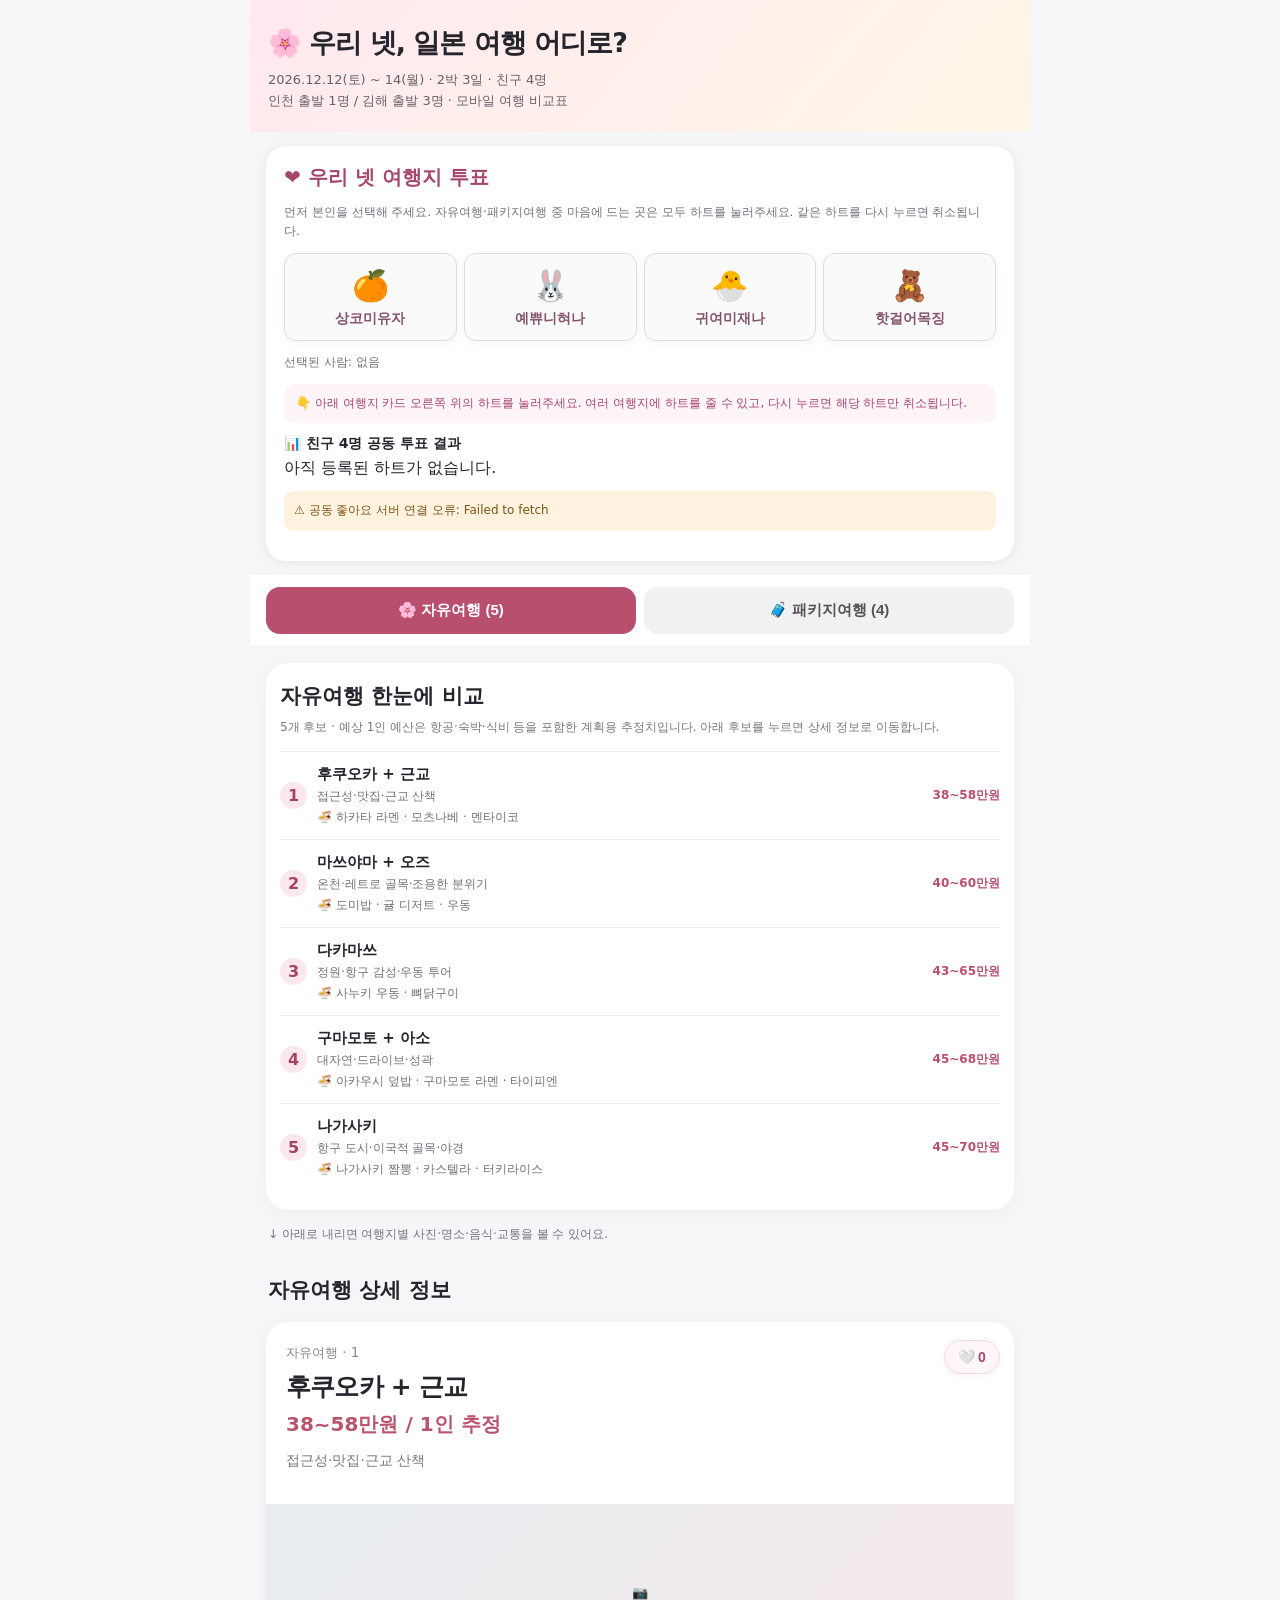
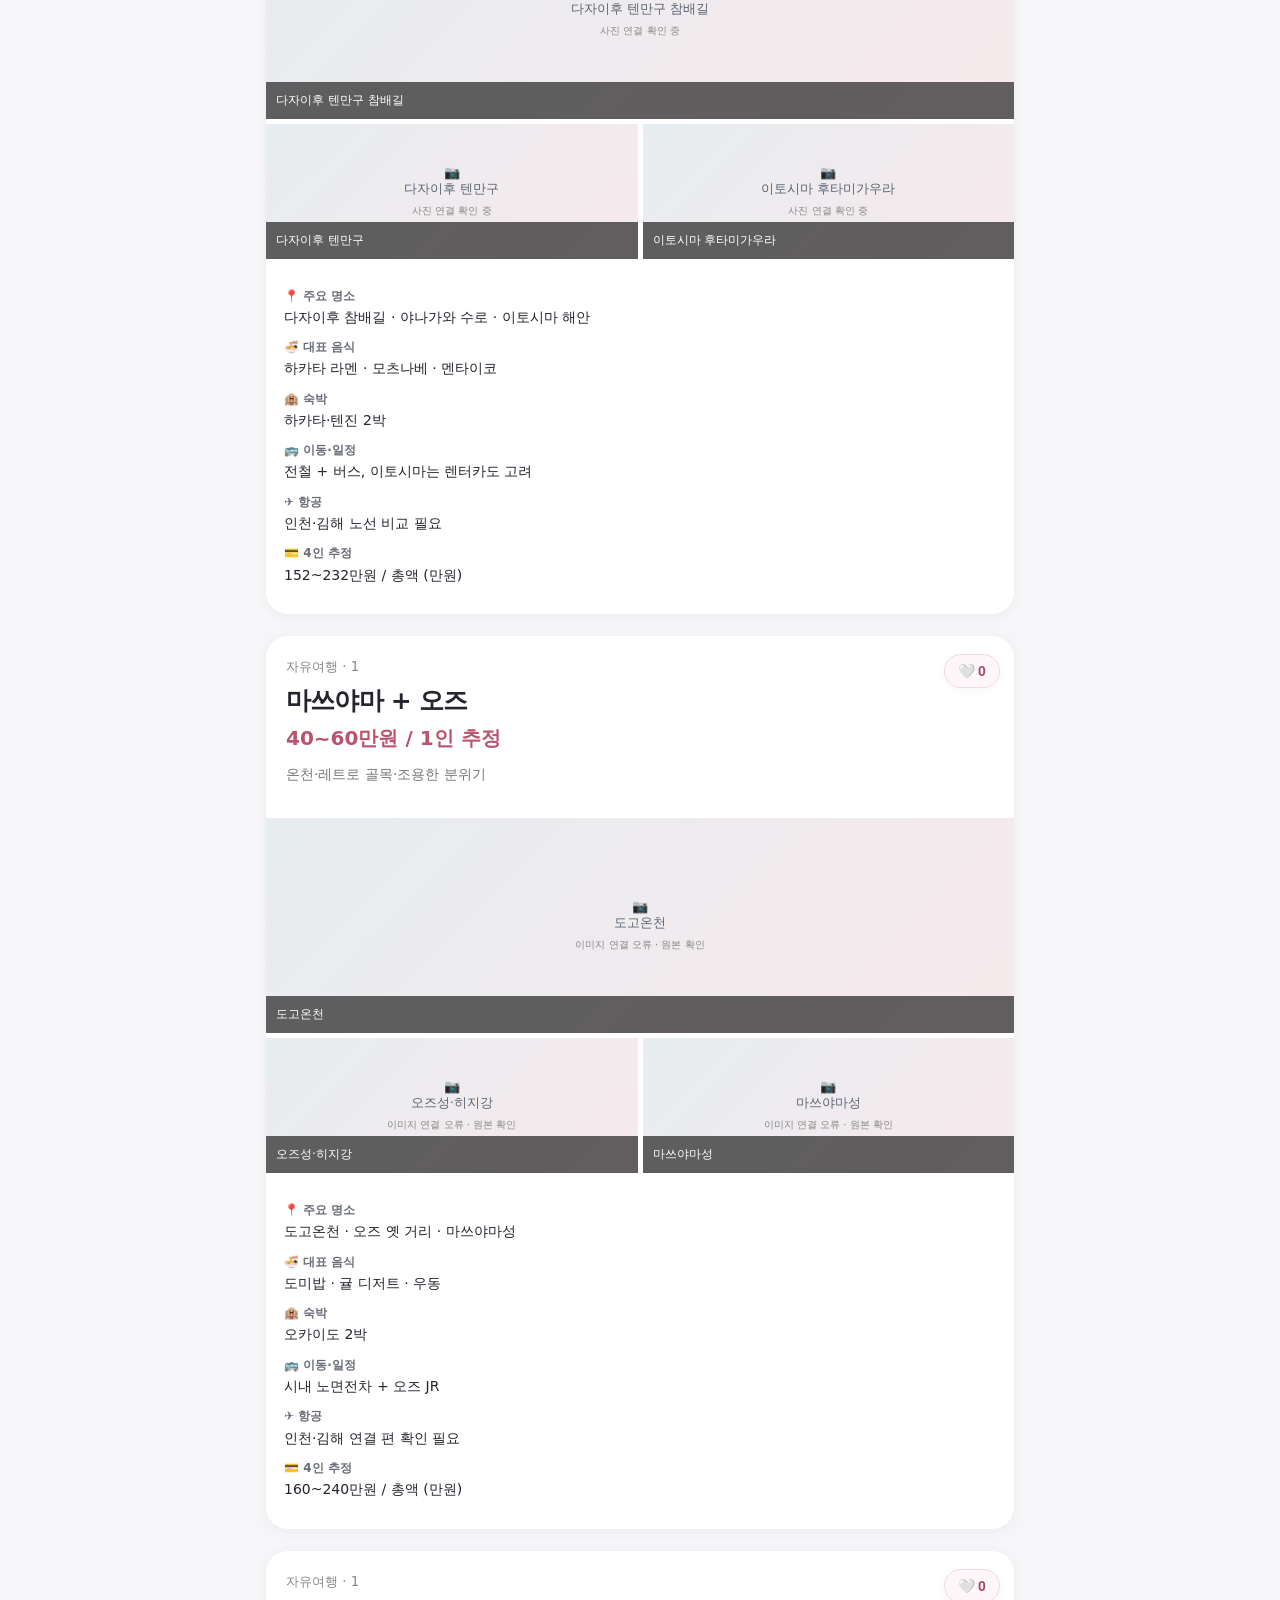
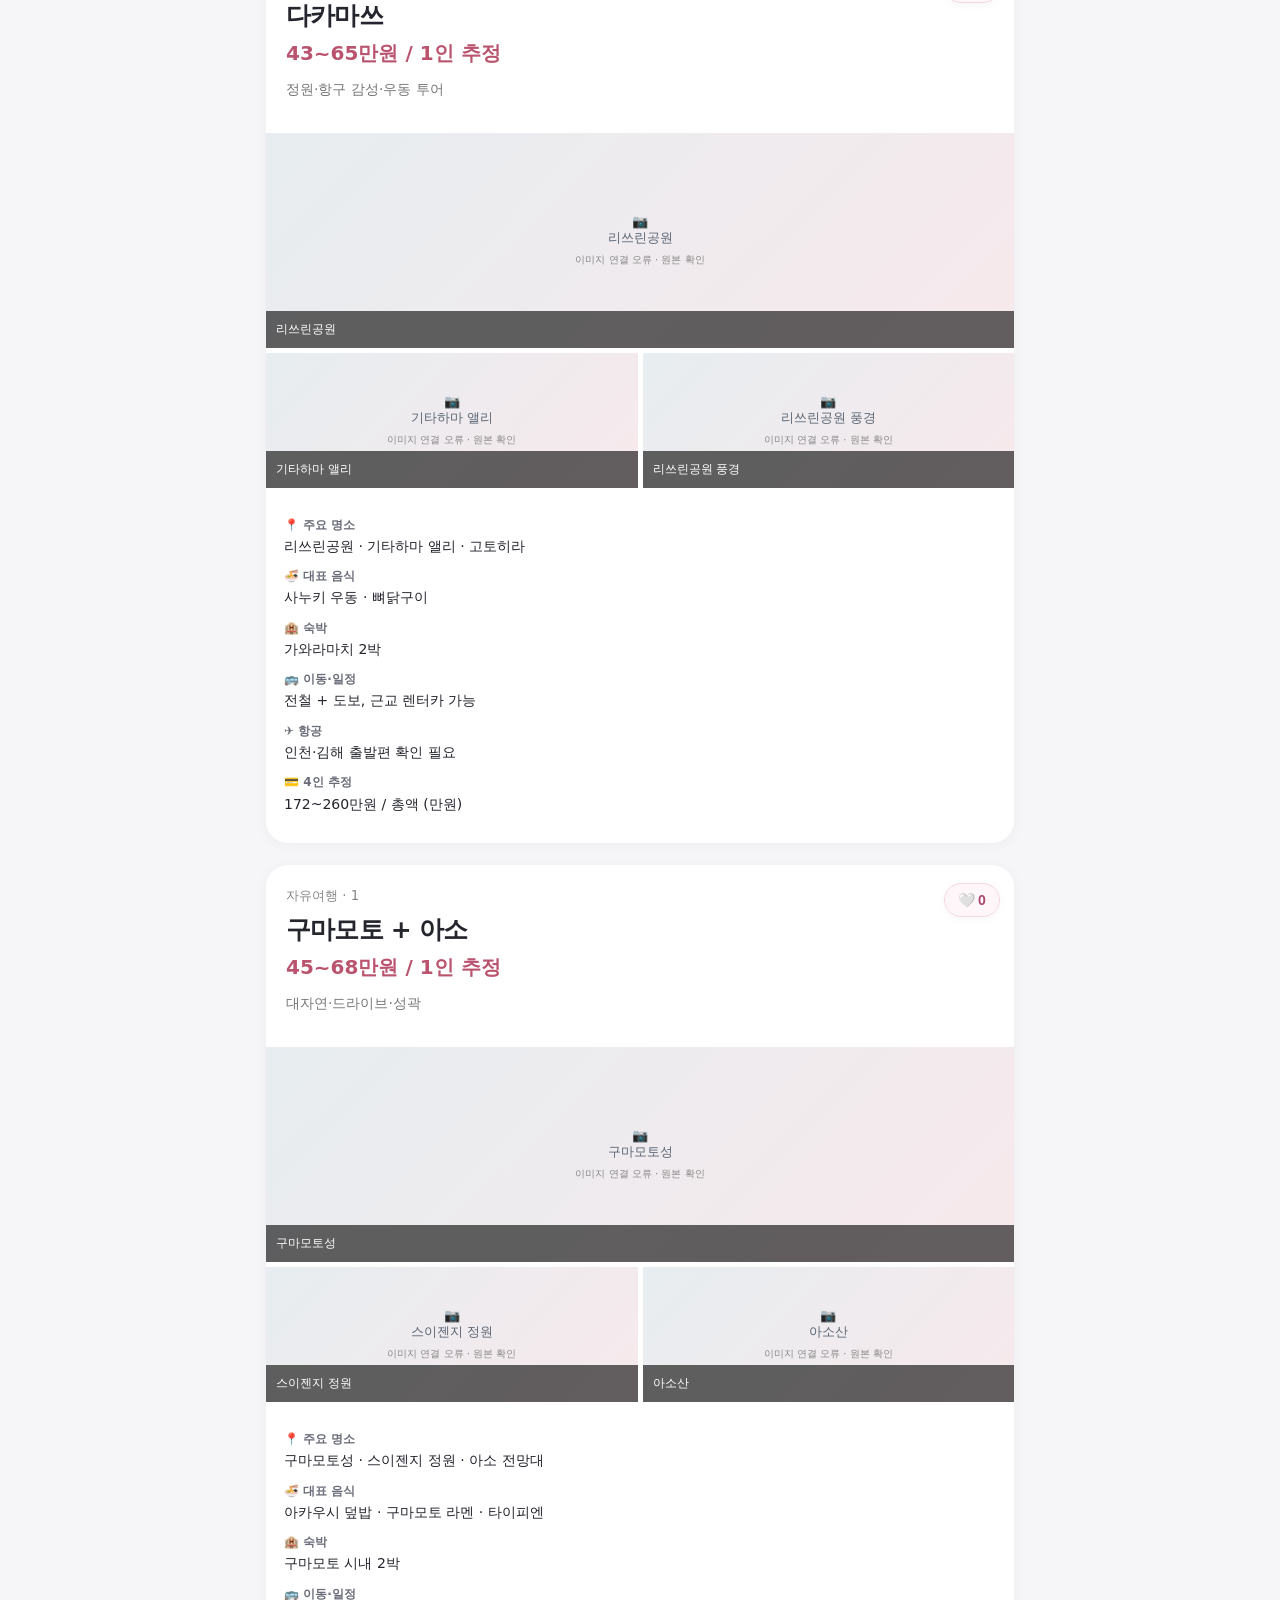
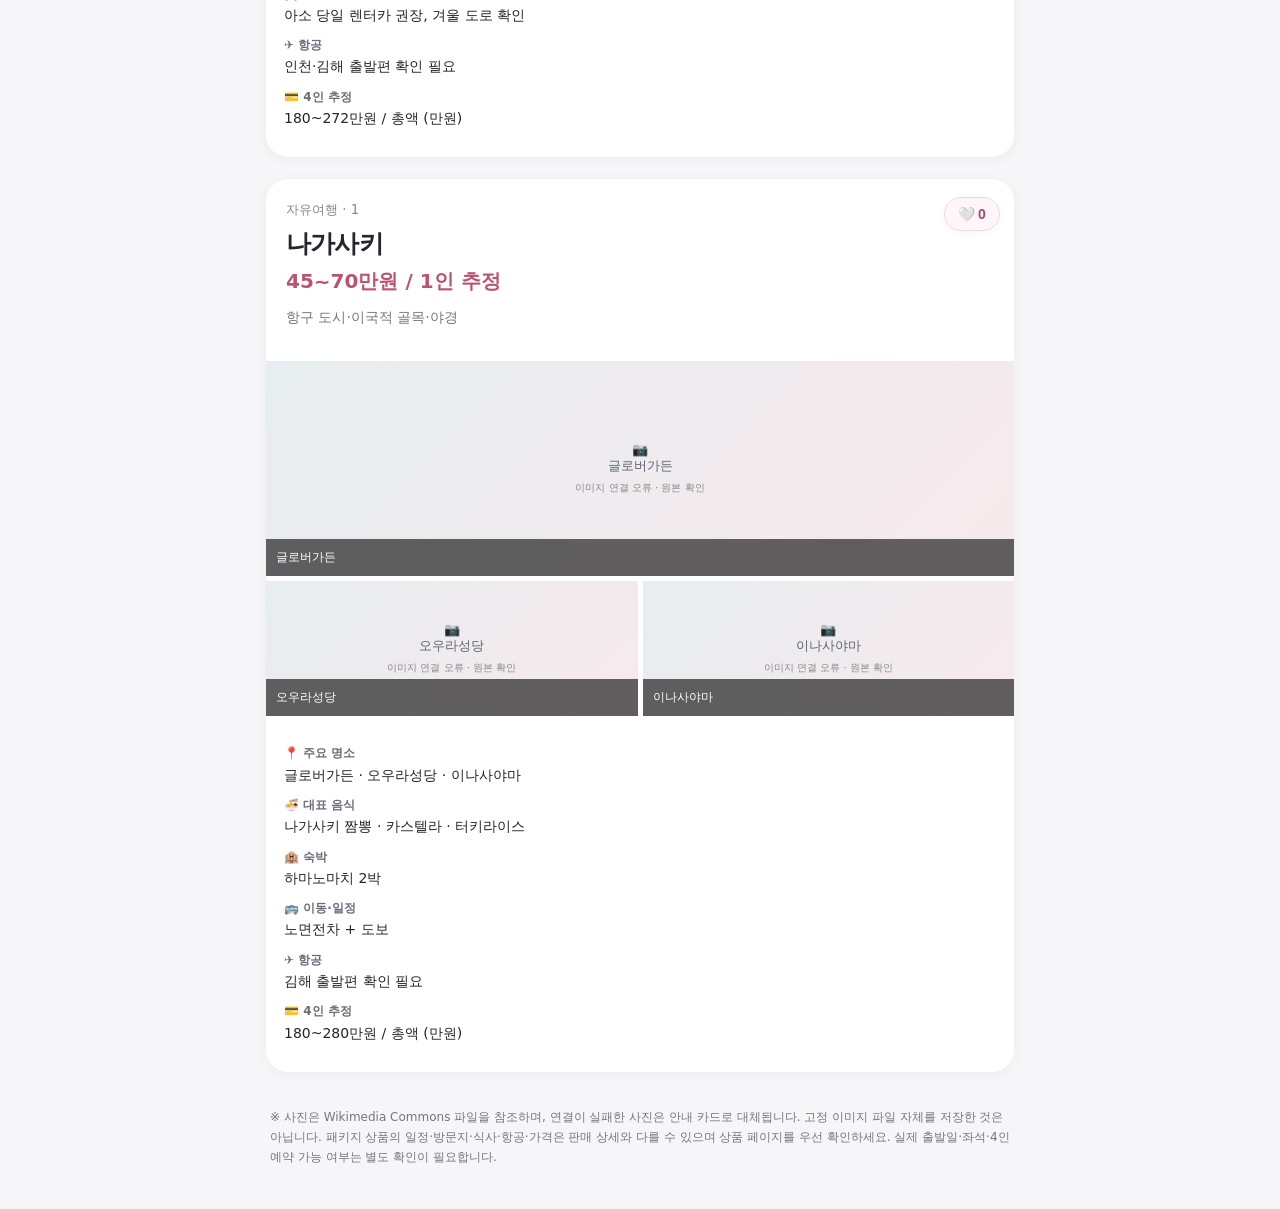
==== commit 5960c48d: "Fix free trip 1 with three individually verified Commons file titles" ====
--- a/index.html
+++ b/index.html
@@ -2,7 +2,7 @@
 :root{font-family:system-ui,-apple-system,"Noto Sans KR",sans-serif;color:#24252d;background:#f6f6f8}*{box-sizing:border-box}body{margin:0}header{background:linear-gradient(130deg,#ffe9ef,#fff6e7);padding:25px 18px 20px}header h1{font-size:27px;letter-spacing:-1px;margin:0 0 9px}header p{font-size:13px;color:#65616b;line-height:1.6;margin:0}.wrap{max-width:780px;margin:auto}.switch{display:grid;grid-template-columns:1fr 1fr;gap:8px;padding:12px 16px;background:#fff;position:sticky;top:0;z-index:5;border-bottom:1px solid #eee}.switch button{border:0;background:#f1f1f4;color:#555;padding:14px 6px;border-radius:14px;font-weight:800;font-size:15px}.switch button.active{background:#b84f6e;color:white}.panel{display:none}.panel.active{display:block}.summary{background:#fff;margin:16px;border-radius:22px;padding:19px 14px;box-shadow:0 3px 15px #00000008}.summary h2{font-size:21px;margin:0 0 8px}.subtitle{font-size:12px;color:#777;line-height:1.6;margin:0 0 14px}.sumrow{display:flex;align-items:center;gap:10px;text-decoration:none;color:inherit;padding:13px 0;border-top:1px solid #eee}.num{flex:none;width:27px;height:27px;border-radius:50%;background:#fae8ed;color:#a84261;display:grid;place-items:center;font-weight:800}.sumcontent{flex:1;min-width:0;display:flex;flex-direction:column;gap:4px}.sumcontent b{font-size:15px}.sumcontent span,.sumcontent small{font-size:12px;color:#707079}.sumrow>strong{font-size:12px;color:#b84f6e;text-align:right;max-width:88px}.hint{font-size:12px;color:#73737c;padding:0 18px 6px}.details-title{padding:10px 18px 0;font-size:21px}.detail{background:#fff;border-radius:22px;margin:15px 16px 22px;overflow:hidden;box-shadow:0 2px 14px #0000000b}.detail-head{padding:20px}.detail-head small{color:#888}.detail-head h3{font-size:25px;letter-spacing:-.8px;margin:8px 0}.detail-head strong{color:#ba536e;font-size:20px}.detail-head p{font-size:14px;color:#777}.photos{display:grid;grid-template-columns:1fr 1fr;gap:5px}.shot{height:135px;background:#eee;position:relative;overflow:hidden}.shot:first-child{grid-column:span 2;height:215px}.shot img{width:100%;height:100%;object-fit:cover}.shot>span{position:absolute;bottom:0;left:0;right:0;padding:10px;color:white;background:#0009;font-size:12px}.shot-fallback{height:100%;align-items:center;justify-content:center;flex-direction:column;gap:6px;color:#5c6673;text-align:center;font-size:13px;padding:12px}.shot-fallback small{font-size:10px;color:#888}.facts{padding:18px;font-size:14px;line-height:1.6}.facts p{margin:10px 0}.facts b{display:block;color:#6a6d79;font-size:12px}.product-link{display:block;background:#f9e8ee;padding:14px;text-align:center;border-radius:12px;color:#a63e60;font-weight:800;text-decoration:none}.foot{font-size:12px;color:#757580;line-height:1.65;padding:14px 20px 30px}.sumrow:active{background:#fff4f7}
 .schedule{padding:14px 20px;background:#f8f7fa;border-top:1px solid #eee}.schedule h4{font-size:14px;margin:0 0 8px}.schedule h4 small{font-size:10px;color:#aa5267}.schedule p{font-size:13px;line-height:2;margin:0 0 6px}.schedule>small{font-size:11px;color:#76717b}.shot-fallback{background:linear-gradient(135deg,#e7edf0,#f7e9ec)}  .voterow{grid-template-columns:repeat(2,minmax(0,1fr));gap:10px}.voterow button{display:flex;align-items:center;justify-content:center;flex-direction:column;gap:5px;padding:15px 4px;background:#fff8fa;border:1.5px solid #f1dce5;border-radius:19px;color:#85546c;font-size:14px;box-shadow:0 3px 8px #b84f6e12;transition:transform .15s}.voterow button.selected{background:#ffe2ed;border-color:#e987ab;color:#9e385f;box-shadow:0 3px 12px #e987ab45}.voteremoji{font-size:30px;line-height:1.3}.voteentry{background:linear-gradient(160deg,#fff,#fff5fa)}.voteentry h2{color:#a5476d} .detail-head{position:relative;padding-right:82px}.card-heart{position:absolute;right:14px;top:18px;border:1px solid #f3d7e2;background:#fff6fa;color:#a8486c;border-radius:999px;min-width:56px;padding:8px 7px;display:flex;align-items:center;justify-content:center;gap:3px;font-size:14px;font-weight:800;box-shadow:0 2px 8px #0000000a;cursor:pointer}.card-heart.chosen{background:#ffdfeb;border-color:#e28da9;color:#a52e5d}.card-heart:focus-visible{outline:3px solid #e78caa;outline-offset:2px}.votehint{background:#fff4f8;border-radius:12px;padding:10px 12px;color:#a5476d!important} </style><style>
 .voteentry{background:#fff;margin:14px 16px;padding:18px;border-radius:20px;box-shadow:0 2px 12px #0001}.voteentry h2{font-size:20px;margin:0 0 8px}.voterow{display:grid;grid-template-columns:repeat(4,1fr);gap:7px;margin:12px 0}.voterow button{border:1px solid #ddd;background:#fafafa;border-radius:12px;padding:12px 2px;font-weight:700}.voterow button.selected{border-color:#b84f6e;background:#ffe7ee;color:#a42c50}.voteentry p{font-size:12px;color:#73717b;line-height:1.6}.voteaction{border:1px solid #e8c7d1;background:#fff;color:#ad4665;border-radius:12px;padding:11px 14px;font-weight:800;width:100%;margin:8px 0}.voteaction.chosen{background:#b84f6e;color:white}.voteentry .results{display:grid;gap:6px}.voteentry .results div{font-size:13px;border-bottom:1px solid #eee;padding:7px 0}.voteentry .warn{background:#fff3df;color:#7b5516;padding:10px;border-radius:9px}.voteentry .votetitle{font-size:14px;font-weight:700;margin:12px 0 5px}.votebanner{font-size:12px;color:#a44464;margin-top:8px}
-</style></head><body><div class="wrap"><header><h1>🌸 우리 넷, 일본 여행 어디로?</h1><p>2026.12.12(토) ~ 14(월) · 2박 3일 · 친구 4명<br>인천 출발 1명 / 김해 출발 3명 · 모바일 여행 비교표</p></header><section class="voteentry" id="voting"><h2>❤️ 우리 넷 여행지 투표</h2><p>먼저 본인을 선택해 주세요. 자유여행·패키지여행 중 마음에 드는 곳은 모두 하트를 눌러주세요. 같은 하트를 다시 누르면 취소됩니다.</p><div class="voterow" id="voterow"><button type="button" data-voter="상코미유자"><span class="voteremoji">🍊</span><span>상코미유자</span></button><button type="button" data-voter="예쀼니혀나"><span class="voteremoji">🐰</span><span>예쀼니혀나</span></button><button type="button" data-voter="귀여미재나"><span class="voteremoji">🐣</span><span>귀여미재나</span></button><button type="button" data-voter="핫걸어목징"><span class="voteremoji">🧸</span><span>핫걸어목징</span></button></div><p id="whoami">선택된 사람: 없음</p><p class="votehint">👇 아래 여행지 카드 오른쪽 위의 하트를 눌러주세요. 여러 여행지에 하트를 줄 수 있고, 다시 누르면 해당 하트만 취소됩니다.</p><div class="votetitle">📊 친구 4명 공동 투표 결과</div><div class="results" id="voteresults"></div><p class="warn" id="cloudstatus">☁️ 공유 투표 연결을 준비 중입니다. 연결 전에는 하트가 저장되지 않습니다.</p></section><nav class="switch"><button id="btn-free" class="active" onclick="switchTab('free')">🌸 자유여행 (5)</button><button id="btn-pack" onclick="switchTab('pack')">🧳 패키지여행 (4)</button></nav><section class="panel active" id="panel-free"><div class="summary" id="free-summary"><h2>자유여행 한눈에 비교</h2><p class="subtitle">5개 후보 · 예상 1인 예산은 항공·숙박·식비 등을 포함한 계획용 추정치입니다. 아래 후보를 누르면 상세 정보로 이동합니다.</p><a class="sumrow" href="#free-detail-0" data-jump="free" data-index="0"><div class="num">1</div><div class="sumcontent"><b>후쿠오카 + 근교</b><span>접근성·맛집·근교 산책</span><small>🍜 하카타 라멘 · 모츠나베 · 멘타이코</small></div><strong>38~58만원</strong></a><a class="sumrow" href="#free-detail-1" data-jump="free" data-index="1"><div class="num">2</div><div class="sumcontent"><b>마쓰야마 + 오즈</b><span>온천·레트로 골목·조용한 분위기</span><small>🍜 도미밥 · 귤 디저트 · 우동</small></div><strong>40~60만원</strong></a><a class="sumrow" href="#free-detail-2" data-jump="free" data-index="2"><div class="num">3</div><div class="sumcontent"><b>다카마쓰</b><span>정원·항구 감성·우동 투어</span><small>🍜 사누키 우동 · 뼈닭구이</small></div><strong>43~65만원</strong></a><a class="sumrow" href="#free-detail-3" data-jump="free" data-index="3"><div class="num">4</div><div class="sumcontent"><b>구마모토 + 아소</b><span>대자연·드라이브·성곽</span><small>🍜 아카우시 덮밥 · 구마모토 라멘 · 타이피엔</small></div><strong>45~68만원</strong></a><a class="sumrow" href="#free-detail-4" data-jump="free" data-index="4"><div class="num">5</div><div class="sumcontent"><b>나가사키</b><span>항구 도시·이국적 골목·야경</span><small>🍜 나가사키 짬뽕 · 카스텔라 · 터키라이스</small></div><strong>45~70만원</strong></a></div><p class="hint">↓ 아래로 내리면 여행지별 사진·명소·음식·교통을 볼 수 있어요.</p><h2 class="details-title">자유여행 상세 정보</h2><div id="free-detail-0"><article class="detail" data-vote-index="0"><div class="detail-head"><button type="button" class="card-heart" data-choice="0" aria-label="좋아요 투표">🤍 <span>0</span></button><small>자유여행 · 1</small><h3>후쿠오카 + 근교</h3><strong>38~58만원 / 1인 추정</strong><p>접근성·맛집·근교 산책</p></div><div class="photos"><div class="shot"><img loading="lazy" referrerpolicy="no-referrer" src="https://commons.wikimedia.org/wiki/Special:FilePath/Approach%20to%20Dazaifu%20Tenmagu%20shrine.JPG?width=800" alt="다자이후 참배길" onerror="this.style.display='none';this.nextElementSibling.style.display='flex'"><div class="shot-fallback" style="display:none">📷<br>다자이후 참배길<small>이미지 연결 오류 · 원본 확인</small></div><span>다자이후 참배길</span></div><div class="shot"><img loading="lazy" referrerpolicy="no-referrer" src="https://commons.wikimedia.org/wiki/Special:FilePath/DazaifuTenmangu.jpg?width=800" alt="다자이후 텐만구" onerror="this.style.display='none';this.nextElementSibling.style.display='flex'"><div class="shot-fallback" style="display:none">📷<br>다자이후 텐만구<small>이미지 연결 오류 · 원본 확인</small></div><span>다자이후 텐만구</span></div><div class="shot"><img loading="lazy" referrerpolicy="no-referrer" src="https://commons.wikimedia.org/wiki/Special:FilePath/Sakurai%20Futamigaura.jpg?width=800" alt="이토시마 후타미가우라" onerror="this.style.display='none';this.nextElementSibling.style.display='flex'"><div class="shot-fallback" style="display:none">📷<br>이토시마 후타미가우라<small>이미지 연결 오류 · 원본 확인</small></div><span>이토시마 후타미가우라</span></div></div><div class="facts"><p><b>📍 주요 명소</b>다자이후 참배길 · 야나가와 수로 · 이토시마 해안</p><p><b>🍜 대표 음식</b>하카타 라멘 · 모츠나베 · 멘타이코</p><p><b>🏨 숙박</b>하카타·텐진 2박</p><p><b>🚌 이동·일정</b>전철 + 버스, 이토시마는 렌터카도 고려</p><p><b>✈️ 항공</b>인천·김해 노선 비교 필요</p><p><b>💳 4인 추정</b>152~232만원 / 총액 (만원)</p></div></article></div><div id="free-detail-1"><article class="detail" data-vote-index="1"><div class="detail-head"><button type="button" class="card-heart" data-choice="1" aria-label="좋아요 투표">🤍 <span>0</span></button><small>자유여행 · 1</small><h3>마쓰야마 + 오즈</h3><strong>40~60만원 / 1인 추정</strong><p>온천·레트로 골목·조용한 분위기</p></div><div class="photos"><div class="shot"><img loading="lazy" referrerpolicy="no-referrer" src="https://commons.wikimedia.org/wiki/Special:FilePath/Dogo%20Onsen%2002.jpg?width=800" alt="도고온천" onerror="this.style.display='none';this.nextElementSibling.style.display='flex'"><div class="shot-fallback" style="display:none">📷<br>도고온천<small>이미지 연결 오류 · 원본 확인</small></div><span>도고온천</span></div><div class="shot"><img loading="lazy" referrerpolicy="no-referrer" src="https://commons.wikimedia.org/wiki/Special:FilePath/Ozu%20Castle%20%26%20Hiji%20River.jpg?width=800" alt="오즈성·히지강" onerror="this.style.display='none';this.nextElementSibling.style.display='flex'"><div class="shot-fallback" style="display:none">📷<br>오즈성·히지강<small>이미지 연결 오류 · 원본 확인</small></div><span>오즈성·히지강</span></div><div class="shot"><img loading="lazy" referrerpolicy="no-referrer" src="https://commons.wikimedia.org/wiki/Special:FilePath/Matsuyama%20Castle.jpg?width=800" alt="마쓰야마성" onerror="this.style.display='none';this.nextElementSibling.style.display='flex'"><div class="shot-fallback" style="display:none">📷<br>마쓰야마성<small>이미지 연결 오류 · 원본 확인</small></div><span>마쓰야마성</span></div></div><div class="facts"><p><b>📍 주요 명소</b>도고온천 · 오즈 옛 거리 · 마쓰야마성</p><p><b>🍜 대표 음식</b>도미밥 · 귤 디저트 · 우동</p><p><b>🏨 숙박</b>오카이도 2박</p><p><b>🚌 이동·일정</b>시내 노면전차 + 오즈 JR</p><p><b>✈️ 항공</b>인천·김해 연결 편 확인 필요</p><p><b>💳 4인 추정</b>160~240만원 / 총액 (만원)</p></div></article></div><div id="free-detail-2"><article class="detail" data-vote-index="2"><div class="detail-head"><button type="button" class="card-heart" data-choice="2" aria-label="좋아요 투표">🤍 <span>0</span></button><small>자유여행 · 1</small><h3>다카마쓰</h3><strong>43~65만원 / 1인 추정</strong><p>정원·항구 감성·우동 투어</p></div><div class="photos"><div class="shot"><img loading="lazy" referrerpolicy="no-referrer" src="https://commons.wikimedia.org/wiki/Special:FilePath/Ritsurin%20Garden.jpg?width=800" alt="리쓰린공원" onerror="this.style.display='none';this.nextElementSibling.style.display='flex'"><div class="shot-fallback" style="display:none">📷<br>리쓰린공원<small>이미지 연결 오류 · 원본 확인</small></div><span>리쓰린공원</span></div><div class="shot"><img loading="lazy" referrerpolicy="no-referrer" src="https://commons.wikimedia.org/wiki/Special:FilePath/Kitahama%20alley01s3872.jpg?width=800" alt="기타하마 앨리" onerror="this.style.display='none';this.nextElementSibling.style.display='flex'"><div class="shot-fallback" style="display:none">📷<br>기타하마 앨리<small>이미지 연결 오류 · 원본 확인</small></div><span>기타하마 앨리</span></div><div class="shot"><img loading="lazy" referrerpolicy="no-referrer" src="https://commons.wikimedia.org/wiki/Special:FilePath/Ritsurin%20park04s3200.jpg?width=800" alt="리쓰린공원 풍경" onerror="this.style.display='none';this.nextElementSibling.style.display='flex'"><div class="shot-fallback" style="display:none">📷<br>리쓰린공원 풍경<small>이미지 연결 오류 · 원본 확인</small></div><span>리쓰린공원 풍경</span></div></div><div class="facts"><p><b>📍 주요 명소</b>리쓰린공원 · 기타하마 앨리 · 고토히라</p><p><b>🍜 대표 음식</b>사누키 우동 · 뼈닭구이</p><p><b>🏨 숙박</b>가와라마치 2박</p><p><b>🚌 이동·일정</b>전철 + 도보, 근교 렌터카 가능</p><p><b>✈️ 항공</b>인천·김해 출발편 확인 필요</p><p><b>💳 4인 추정</b>172~260만원 / 총액 (만원)</p></div></article></div><div id="free-detail-3"><article class="detail" data-vote-index="3"><div class="detail-head"><button type="button" class="card-heart" data-choice="3" aria-label="좋아요 투표">🤍 <span>0</span></button><small>자유여행 · 1</small><h3>구마모토 + 아소</h3><strong>45~68만원 / 1인 추정</strong><p>대자연·드라이브·성곽</p></div><div class="photos"><div class="shot"><img loading="lazy" referrerpolicy="no-referrer" src="https://commons.wikimedia.org/wiki/Special:FilePath/Kumamoto%20castle%2001.jpg?width=800" alt="구마모토성" onerror="this.style.display='none';this.nextElementSibling.style.display='flex'"><div class="shot-fallback" style="display:none">📷<br>구마모토성<small>이미지 연결 오류 · 원본 확인</small></div><span>구마모토성</span></div><div class="shot"><img loading="lazy" referrerpolicy="no-referrer" src="https://commons.wikimedia.org/wiki/Special:FilePath/Suizenji%20jojuen%20garden.jpg?width=800" alt="스이젠지 정원" onerror="this.style.display='none';this.nextElementSibling.style.display='flex'"><div class="shot-fallback" style="display:none">📷<br>스이젠지 정원<small>이미지 연결 오류 · 원본 확인</small></div><span>스이젠지 정원</span></div><div class="shot"><img loading="lazy" referrerpolicy="no-referrer" src="https://commons.wikimedia.org/wiki/Special:FilePath/Aso-kumamoto-japan.jpg?width=800" alt="아소산" onerror="this.style.display='none';this.nextElementSibling.style.display='flex'"><div class="shot-fallback" style="display:none">📷<br>아소산<small>이미지 연결 오류 · 원본 확인</small></div><span>아소산</span></div></div><div class="facts"><p><b>📍 주요 명소</b>구마모토성 · 스이젠지 정원 · 아소 전망대</p><p><b>🍜 대표 음식</b>아카우시 덮밥 · 구마모토 라멘 · 타이피엔</p><p><b>🏨 숙박</b>구마모토 시내 2박</p><p><b>🚌 이동·일정</b>아소 당일 렌터카 권장, 겨울 도로 확인</p><p><b>✈️ 항공</b>인천·김해 출발편 확인 필요</p><p><b>💳 4인 추정</b>180~272만원 / 총액 (만원)</p></div></article></div><div id="free-detail-4"><article class="detail" data-vote-index="4"><div class="detail-head"><button type="button" class="card-heart" data-choice="4" aria-label="좋아요 투표">🤍 <span>0</span></button><small>자유여행 · 1</small><h3>나가사키</h3><strong>45~70만원 / 1인 추정</strong><p>항구 도시·이국적 골목·야경</p></div><div class="photos"><div class="shot"><img loading="lazy" referrerpolicy="no-referrer" src="https://commons.wikimedia.org/wiki/Special:FilePath/Glover%20Garden%20Nagasaki%20Japan18s3.jpg?width=800" alt="글로버가든" onerror="this.style.display='none';this.nextElementSibling.style.display='flex'"><div class="shot-fallback" style="display:none">📷<br>글로버가든<small>이미지 연결 오류 · 원본 확인</small></div><span>글로버가든</span></div><div class="shot"><img loading="lazy" referrerpolicy="no-referrer" src="https://commons.wikimedia.org/wiki/Special:FilePath/Oura%20Church.jpg?width=800" alt="오우라성당" onerror="this.style.display='none';this.nextElementSibling.style.display='flex'"><div class="shot-fallback" style="display:none">📷<br>오우라성당<small>이미지 연결 오류 · 원본 확인</small></div><span>오우라성당</span></div><div class="shot"><img loading="lazy" referrerpolicy="no-referrer" src="https://commons.wikimedia.org/wiki/Special:FilePath/View%20of%20Mount%20Inasa%20from%20Glover%20Park.jpg?width=800" alt="이나사야마" onerror="this.style.display='none';this.nextElementSibling.style.display='flex'"><div class="shot-fallback" style="display:none">📷<br>이나사야마<small>이미지 연결 오류 · 원본 확인</small></div><span>이나사야마</span></div></div><div class="facts"><p><b>📍 주요 명소</b>글로버가든 · 오우라성당 · 이나사야마</p><p><b>🍜 대표 음식</b>나가사키 짬뽕 · 카스텔라 · 터키라이스</p><p><b>🏨 숙박</b>하마노마치 2박</p><p><b>🚌 이동·일정</b>노면전차 + 도보</p><p><b>✈️ 항공</b>김해 출발편 확인 필요</p><p><b>💳 4인 추정</b>180~280만원 / 총액 (만원)</p></div></article></div></section><section class="panel" id="panel-pack"><div class="summary" id="pack-summary"><h2>패키지여행 한눈에 비교</h2><p class="subtitle">4개 후보 · 12월 12일 출발 여부와 가격은 미확인입니다. 동일 패키지에 인천 1명·김해 3명이 합류 가능한지 꼭 확인하세요.</p><a class="sumrow" href="#pack-detail-0" data-jump="pack" data-index="0"><div class="num">1</div><div class="sumcontent"><b>후쿠오카 + 벳부</b><span>온천과 규슈 주요 관광</span><small>🍜 지옥찜 · 도리텐 · 하카타 라멘</small></div><strong>출발일별 조회</strong></a><a class="sumrow" href="#pack-detail-1" data-jump="pack" data-index="1"><div class="num">2</div><div class="sumcontent"><b>오사카 + 유니버설</b><span>테마파크 중심의 활동형 여행</span><small>🍜 다코야키 · 오코노미야키 · 쿠시카쓰</small></div><strong>출발일별 조회</strong></a><a class="sumrow" href="#pack-detail-2" data-jump="pack" data-index="2"><div class="num">3</div><div class="sumcontent"><b>다카마쓰 + 나오시마</b><span>예술섬·소도시·전용버스</span><small>🍜 사누키 우동 · 뼈닭구이 · 해산물</small></div><strong>출발일별 조회</strong></a><a class="sumrow" href="#pack-detail-3" data-jump="pack" data-index="3"><div class="num">4</div><div class="sumcontent"><b>마쓰야마 2박 3일</b><span>마쓰야마 중심 2박 3일 · 세부 일정 확인</span><small>🍜 도미밥 · 자코텐 · 귤 디저트</small></div><strong>출발일별 조회</strong></a></div><p class="hint">↓ 아래로 내리면 여행지별 사진·명소·음식·포함사항 확인 포인트가 나옵니다.</p><h2 class="details-title">패키지여행 상세 정보</h2><div id="pack-detail-0"><article class="detail" data-vote-index="5"><div class="detail-head"><button type="button" class="card-heart" data-choice="5" aria-label="좋아요 투표">🤍 <span>0</span></button><small>패키지 · 1</small><h3>후쿠오카 + 벳부</h3><strong>출발일별 조회</strong><p>온천과 규슈 주요 관광</p></div><div class="schedule"><h4>🗓 2박 3일 일정 개요 <small>예시 · 확정 시간표 아님</small></h4><p><b>1일차</b> 후쿠오카 도착 → 규슈 관광·숙박<br><b>2일차</b> 벳부 온천권 관광 → 숙박<br><b>3일차</b> 귀국 이동</p><small>일자별 방문 순서·시각 미확인. 상품 일정표 확인 필요.</small></div><div class="photos"><div class="shot"><img loading="lazy" referrerpolicy="no-referrer" src="https://commons.wikimedia.org/wiki/Special:FilePath/Beppu%20umijigoku.jpg?width=800" alt="벳부 바다지옥" onerror="this.style.display='none';this.nextElementSibling.style.display='flex'"><div class="shot-fallback" style="display:none">📷<br>벳부 바다지옥<small>이미지 연결 오류 · 원본 확인</small></div><span>벳부 바다지옥</span></div><div class="shot"><img loading="lazy" referrerpolicy="no-referrer" src="https://commons.wikimedia.org/wiki/Special:FilePath/Japan%20Kyushu%2C%20steaming%20Beppu%2001.jpg?width=800" alt="벳부 온천 증기" onerror="this.style.display='none';this.nextElementSibling.style.display='flex'"><div class="shot-fallback" style="display:none">📷<br>벳부 온천 증기<small>이미지 연결 오류 · 원본 확인</small></div><span>벳부 온천 증기</span></div><div class="shot"><img loading="lazy" referrerpolicy="no-referrer" src="https://commons.wikimedia.org/wiki/Special:FilePath/DazaifuTenmangu.jpg?width=800" alt="다자이후 텐만구" onerror="this.style.display='none';this.nextElementSibling.style.display='flex'"><div class="shot-fallback" style="display:none">📷<br>다자이후 텐만구<small>이미지 연결 오류 · 원본 확인</small></div><span>다자이후 텐만구</span></div></div><div class="facts"><p><b>📍 주요 명소</b>벳부 온천 · 유후인 · 후쿠오카 시내</p><p><b>🍜 대표 음식</b>지옥찜 · 도리텐 · 하카타 라멘</p><p><b>🏨 숙박</b>상품 지정 호텔 2박</p><p><b>🚌 이동·일정</b>전용버스 여부·자유시간 확인</p><p><b>✈️ 항공</b>인천/김해 동일 일정 합류 가능 여부 확인</p><a class="product-link" href="https://www.tripstore.kr/s/GTiNdr" target="_blank" rel="noopener">상품 상세 및 실제 가격 확인 ↗</a></div></article></div><div id="pack-detail-1"><article class="detail" data-vote-index="6"><div class="detail-head"><button type="button" class="card-heart" data-choice="6" aria-label="좋아요 투표">🤍 <span>0</span></button><small>패키지 · 1</small><h3>오사카 + 유니버설</h3><strong>출발일별 조회</strong><p>테마파크 중심의 활동형 여행</p></div><div class="schedule"><h4>🗓 2박 3일 일정 개요 <small>예시 · 확정 시간표 아님</small></h4><p><b>1일차</b> 오사카 도착·시내 관광<br><b>2일차</b> 유니버설 스튜디오 재팬 방문<br><b>3일차</b> 귀국 이동</p><small>USJ 방문일·입장권 포함 여부·체류시간 미확인.</small></div><div class="photos"><div class="shot"><img loading="lazy" referrerpolicy="no-referrer" src="https://commons.wikimedia.org/wiki/Special:FilePath/USJ%20Entrance%202026.jpg?width=800" alt="유니버설 스튜디오 재팬" onerror="this.style.display='none';this.nextElementSibling.style.display='flex'"><div class="shot-fallback" style="display:none">📷<br>유니버설 스튜디오 재팬<small>이미지 연결 오류 · 원본 확인</small></div><span>유니버설 스튜디오 재팬</span></div><div class="shot"><img loading="lazy" referrerpolicy="no-referrer" src="https://commons.wikimedia.org/wiki/Special:FilePath/Osaka%20Dotonbori%20yoru.jpg?width=800" alt="도톤보리" onerror="this.style.display='none';this.nextElementSibling.style.display='flex'"><div class="shot-fallback" style="display:none">📷<br>도톤보리<small>이미지 연결 오류 · 원본 확인</small></div><span>도톤보리</span></div><div class="shot"><img loading="lazy" referrerpolicy="no-referrer" src="https://commons.wikimedia.org/wiki/Special:FilePath/Dotonbori%20at%20night.JPG?width=800" alt="오사카 야경" onerror="this.style.display='none';this.nextElementSibling.style.display='flex'"><div class="shot-fallback" style="display:none">📷<br>오사카 야경<small>이미지 연결 오류 · 원본 확인</small></div><span>오사카 야경</span></div></div><div class="facts"><p><b>📍 주요 명소</b>유니버설 스튜디오 재팬 · 도톤보리 · 오사카 시내</p><p><b>🍜 대표 음식</b>다코야키 · 오코노미야키 · 쿠시카쓰</p><p><b>🏨 숙박</b>상품 지정 호텔 2박</p><p><b>🚌 이동·일정</b>USJ 입장권·익스프레스 패스·체류시간 확인</p><p><b>✈️ 항공</b>인천/김해 출발 일정 확인</p><a class="product-link" href="https://www.tripstore.kr/s/nEVfx7" target="_blank" rel="noopener">상품 상세 및 실제 가격 확인 ↗</a></div></article></div><div id="pack-detail-2"><article class="detail" data-vote-index="7"><div class="detail-head"><button type="button" class="card-heart" data-choice="7" aria-label="좋아요 투표">🤍 <span>0</span></button><small>패키지 · 1</small><h3>다카마쓰 + 나오시마</h3><strong>출발일별 조회</strong><p>예술섬·소도시·전용버스</p></div><div class="schedule"><h4>🗓 2박 3일 일정 개요 <small>예시 · 확정 시간표 아님</small></h4><p><b>1일차</b> 다카마쓰 도착·시내 관광<br><b>2일차</b> 나오시마 관광<br><b>3일차</b> 귀국 이동</p><small>나오시마 방문일·페리 시각·미술관 포함 여부 미확인.</small></div><div class="photos"><div class="shot"><img loading="lazy" referrerpolicy="no-referrer" src="https://commons.wikimedia.org/wiki/Special:FilePath/Yellow%20Pumpkin%20Monument.jpg?width=800" alt="나오시마 호박 조형물" onerror="this.style.display='none';this.nextElementSibling.style.display='flex'"><div class="shot-fallback" style="display:none">📷<br>나오시마 호박 조형물<small>이미지 연결 오류 · 원본 확인</small></div><span>나오시마 호박 조형물</span></div><div class="shot"><img loading="lazy" referrerpolicy="no-referrer" src="https://commons.wikimedia.org/wiki/Special:FilePath/Ritsurin%20park03s3200.jpg?width=800" alt="리쓰린공원 풍경" onerror="this.style.display='none';this.nextElementSibling.style.display='flex'"><div class="shot-fallback" style="display:none">📷<br>리쓰린공원 풍경<small>이미지 연결 오류 · 원본 확인</small></div><span>리쓰린공원 풍경</span></div><div class="shot"><img loading="lazy" referrerpolicy="no-referrer" src="https://commons.wikimedia.org/wiki/Special:FilePath/Kitahama%20alley02s3200.jpg?width=800" alt="다카마쓰 기타하마" onerror="this.style.display='none';this.nextElementSibling.style.display='flex'"><div class="shot-fallback" style="display:none">📷<br>다카마쓰 기타하마<small>이미지 연결 오류 · 원본 확인</small></div><span>다카마쓰 기타하마</span></div></div><div class="facts"><p><b>📍 주요 명소</b>나오시마 · 리쓰린공원 · 다카마쓰 항구</p><p><b>🍜 대표 음식</b>사누키 우동 · 뼈닭구이 · 해산물</p><p><b>🏨 숙박</b>상품 지정 호텔 2박</p><p><b>🚌 이동·일정</b>페리·미술관 입장료·선택관광 확인</p><p><b>✈️ 항공</b>인천/김해 출발 일정 확인</p><a class="product-link" href="https://naver.me/5FD73D3C" target="_blank" rel="noopener">상품 상세 및 실제 가격 확인 ↗</a></div></article></div><div id="pack-detail-3"><article class="detail" data-vote-index="8"><div class="detail-head"><button type="button" class="card-heart" data-choice="8" aria-label="좋아요 투표">🤍 <span>0</span></button><small>패키지 · 1</small><h3>마쓰야마 2박 3일</h3><strong>출발일별 조회</strong><p>마쓰야마 중심 2박 3일 · 세부 일정 확인</p></div><div class="schedule"><h4>🗓 2박 3일 일정 개요 <small>예시 · 확정 시간표 아님</small></h4><p><b>1~3일차</b> 상품 상세 일정표 확인 필요</p><small>마쓰야마 상품의 방문지·포함사항·일정은 판매 페이지에서 확인 필요.</small></div><div class="photos"><div class="shot"><img loading="lazy" referrerpolicy="no-referrer" src="https://commons.wikimedia.org/wiki/Special:FilePath/Dogo%20Onsen%2002.jpg?width=800" alt="도고온천 · 방문 여부 확인" onerror="this.style.display='none';this.nextElementSibling.style.display='flex'"><div class="shot-fallback" style="display:none">📷<br>도고온천 · 방문 여부 확인<small>이미지 연결 오류 · 원본 확인</small></div><span>도고온천 · 방문 여부 확인</span></div><div class="shot"><img loading="lazy" referrerpolicy="no-referrer" src="https://commons.wikimedia.org/wiki/Special:FilePath/Matsuyama%20Castle.jpg?width=800" alt="마쓰야마성 · 방문 여부 확인" onerror="this.style.display='none';this.nextElementSibling.style.display='flex'"><div class="shot-fallback" style="display:none">📷<br>마쓰야마성 · 방문 여부 확인<small>이미지 연결 오류 · 원본 확인</small></div><span>마쓰야마성 · 방문 여부 확인</span></div><div class="shot"><img loading="lazy" referrerpolicy="no-referrer" src="https://commons.wikimedia.org/wiki/Special:FilePath/Ozu%20Castle%20%26%20Hiji%20River.jpg?width=800" alt="오즈성 · 방문 여부 확인" onerror="this.style.display='none';this.nextElementSibling.style.display='flex'"><div class="shot-fallback" style="display:none">📷<br>오즈성 · 방문 여부 확인<small>이미지 연결 오류 · 원본 확인</small></div><span>오즈성 · 방문 여부 확인</span></div></div><div class="facts"><p><b>📍 주요 명소</b>마쓰야마 방문지 확인 · 숙박 위치 확인 · 자유시간 확인</p><p><b>🍜 대표 음식</b>도미밥 · 자코텐 · 귤 디저트</p><p><b>🏨 숙박</b>상품 상세 확인</p><p><b>🚌 이동·일정</b>포함·불포함 및 쇼핑 일정 확인</p><p><b>✈️ 항공</b>12월 12일 출발 여부 확인</p><a class="product-link" href="https://naver.me/5imO4U3F" target="_blank" rel="noopener">상품 상세 및 실제 가격 확인 ↗</a></div></article></div></section><p class="foot">※ 사진은 Wikimedia Commons 파일을 참조하며, 연결이 실패한 사진은 안내 카드로 대체됩니다. 고정 이미지 파일 자체를 저장한 것은 아닙니다. 패키지 상품의 일정·방문지·식사·항공·가격은 판매 상세와 다를 수 있으며 상품 페이지를 우선 확인하세요. 실제 출발일·좌석·4인 예약 가능 여부는 별도 확인이 필요합니다.</p></div><script>function switchTab(t){document.querySelectorAll('.panel').forEach(p=>p.classList.remove('active'));document.querySelectorAll('.switch button').forEach(b=>b.classList.remove('active'));document.getElementById('panel-'+t).classList.add('active');document.getElementById('btn-'+t).classList.add('active');window.scrollTo(0,0)}document.querySelectorAll('[data-jump]').forEach(a=>a.addEventListener('click',e=>{e.preventDefault();const id=a.getAttribute('href').slice(1);document.getElementById(id).scrollIntoView({behavior:'smooth',block:'start'})}));</script><script src="vote-config.js"></script><script>
+</style></head><body><div class="wrap"><header><h1>🌸 우리 넷, 일본 여행 어디로?</h1><p>2026.12.12(토) ~ 14(월) · 2박 3일 · 친구 4명<br>인천 출발 1명 / 김해 출발 3명 · 모바일 여행 비교표</p></header><section class="voteentry" id="voting"><h2>❤️ 우리 넷 여행지 투표</h2><p>먼저 본인을 선택해 주세요. 자유여행·패키지여행 중 마음에 드는 곳은 모두 하트를 눌러주세요. 같은 하트를 다시 누르면 취소됩니다.</p><div class="voterow" id="voterow"><button type="button" data-voter="상코미유자"><span class="voteremoji">🍊</span><span>상코미유자</span></button><button type="button" data-voter="예쀼니혀나"><span class="voteremoji">🐰</span><span>예쀼니혀나</span></button><button type="button" data-voter="귀여미재나"><span class="voteremoji">🐣</span><span>귀여미재나</span></button><button type="button" data-voter="핫걸어목징"><span class="voteremoji">🧸</span><span>핫걸어목징</span></button></div><p id="whoami">선택된 사람: 없음</p><p class="votehint">👇 아래 여행지 카드 오른쪽 위의 하트를 눌러주세요. 여러 여행지에 하트를 줄 수 있고, 다시 누르면 해당 하트만 취소됩니다.</p><div class="votetitle">📊 친구 4명 공동 투표 결과</div><div class="results" id="voteresults"></div><p class="warn" id="cloudstatus">☁️ 공유 투표 연결을 준비 중입니다. 연결 전에는 하트가 저장되지 않습니다.</p></section><nav class="switch"><button id="btn-free" class="active" onclick="switchTab('free')">🌸 자유여행 (5)</button><button id="btn-pack" onclick="switchTab('pack')">🧳 패키지여행 (4)</button></nav><section class="panel active" id="panel-free"><div class="summary" id="free-summary"><h2>자유여행 한눈에 비교</h2><p class="subtitle">5개 후보 · 예상 1인 예산은 항공·숙박·식비 등을 포함한 계획용 추정치입니다. 아래 후보를 누르면 상세 정보로 이동합니다.</p><a class="sumrow" href="#free-detail-0" data-jump="free" data-index="0"><div class="num">1</div><div class="sumcontent"><b>후쿠오카 + 근교</b><span>접근성·맛집·근교 산책</span><small>🍜 하카타 라멘 · 모츠나베 · 멘타이코</small></div><strong>38~58만원</strong></a><a class="sumrow" href="#free-detail-1" data-jump="free" data-index="1"><div class="num">2</div><div class="sumcontent"><b>마쓰야마 + 오즈</b><span>온천·레트로 골목·조용한 분위기</span><small>🍜 도미밥 · 귤 디저트 · 우동</small></div><strong>40~60만원</strong></a><a class="sumrow" href="#free-detail-2" data-jump="free" data-index="2"><div class="num">3</div><div class="sumcontent"><b>다카마쓰</b><span>정원·항구 감성·우동 투어</span><small>🍜 사누키 우동 · 뼈닭구이</small></div><strong>43~65만원</strong></a><a class="sumrow" href="#free-detail-3" data-jump="free" data-index="3"><div class="num">4</div><div class="sumcontent"><b>구마모토 + 아소</b><span>대자연·드라이브·성곽</span><small>🍜 아카우시 덮밥 · 구마모토 라멘 · 타이피엔</small></div><strong>45~68만원</strong></a><a class="sumrow" href="#free-detail-4" data-jump="free" data-index="4"><div class="num">5</div><div class="sumcontent"><b>나가사키</b><span>항구 도시·이국적 골목·야경</span><small>🍜 나가사키 짬뽕 · 카스텔라 · 터키라이스</small></div><strong>45~70만원</strong></a></div><p class="hint">↓ 아래로 내리면 여행지별 사진·명소·음식·교통을 볼 수 있어요.</p><h2 class="details-title">자유여행 상세 정보</h2><div id="free-detail-0"><article class="detail" data-vote-index="0"><div class="detail-head"><button type="button" class="card-heart" data-choice="0" aria-label="좋아요 투표">🤍 <span>0</span></button><small>자유여행 · 1</small><h3>후쿠오카 + 근교</h3><strong>38~58만원 / 1인 추정</strong><p>접근성·맛집·근교 산책</p></div><div class="photos"><div class="shot"><img loading="lazy" src="https://commons.wikimedia.org/wiki/Special:FilePath/Dazaifu%20Tenmangu%20bridge.jpg?width=800" alt="다자이후 텐만구 참배길" onerror="this.style.display='none';this.nextElementSibling.style.display='flex'"><div class="shot-fallback" style="display:none">📷<br>다자이후 텐만구 참배길<small>사진 연결 확인 중</small></div><span>다자이후 텐만구 참배길</span></div><div class="shot"><img loading="lazy" src="https://commons.wikimedia.org/wiki/Special:FilePath/DazaifuTenmangu.jpg?width=800" alt="다자이후 텐만구" onerror="this.style.display='none';this.nextElementSibling.style.display='flex'"><div class="shot-fallback" style="display:none">📷<br>다자이후 텐만구<small>사진 연결 확인 중</small></div><span>다자이후 텐만구</span></div><div class="shot"><img loading="lazy" src="https://commons.wikimedia.org/wiki/Special:FilePath/Sakurai%20Futamigaura.jpg?width=800" alt="이토시마 후타미가우라" onerror="this.style.display='none';this.nextElementSibling.style.display='flex'"><div class="shot-fallback" style="display:none">📷<br>이토시마 후타미가우라<small>사진 연결 확인 중</small></div><span>이토시마 후타미가우라</span></div></div><div class="facts"><p><b>📍 주요 명소</b>다자이후 참배길 · 야나가와 수로 · 이토시마 해안</p><p><b>🍜 대표 음식</b>하카타 라멘 · 모츠나베 · 멘타이코</p><p><b>🏨 숙박</b>하카타·텐진 2박</p><p><b>🚌 이동·일정</b>전철 + 버스, 이토시마는 렌터카도 고려</p><p><b>✈️ 항공</b>인천·김해 노선 비교 필요</p><p><b>💳 4인 추정</b>152~232만원 / 총액 (만원)</p></div></article></div><div id="free-detail-1"><article class="detail" data-vote-index="1"><div class="detail-head"><button type="button" class="card-heart" data-choice="1" aria-label="좋아요 투표">🤍 <span>0</span></button><small>자유여행 · 1</small><h3>마쓰야마 + 오즈</h3><strong>40~60만원 / 1인 추정</strong><p>온천·레트로 골목·조용한 분위기</p></div><div class="photos"><div class="shot"><img loading="lazy" referrerpolicy="no-referrer" src="https://commons.wikimedia.org/wiki/Special:FilePath/Dogo%20Onsen%2002.jpg?width=800" alt="도고온천" onerror="this.style.display='none';this.nextElementSibling.style.display='flex'"><div class="shot-fallback" style="display:none">📷<br>도고온천<small>이미지 연결 오류 · 원본 확인</small></div><span>도고온천</span></div><div class="shot"><img loading="lazy" referrerpolicy="no-referrer" src="https://commons.wikimedia.org/wiki/Special:FilePath/Ozu%20Castle%20%26%20Hiji%20River.jpg?width=800" alt="오즈성·히지강" onerror="this.style.display='none';this.nextElementSibling.style.display='flex'"><div class="shot-fallback" style="display:none">📷<br>오즈성·히지강<small>이미지 연결 오류 · 원본 확인</small></div><span>오즈성·히지강</span></div><div class="shot"><img loading="lazy" referrerpolicy="no-referrer" src="https://commons.wikimedia.org/wiki/Special:FilePath/Matsuyama%20Castle.jpg?width=800" alt="마쓰야마성" onerror="this.style.display='none';this.nextElementSibling.style.display='flex'"><div class="shot-fallback" style="display:none">📷<br>마쓰야마성<small>이미지 연결 오류 · 원본 확인</small></div><span>마쓰야마성</span></div></div><div class="facts"><p><b>📍 주요 명소</b>도고온천 · 오즈 옛 거리 · 마쓰야마성</p><p><b>🍜 대표 음식</b>도미밥 · 귤 디저트 · 우동</p><p><b>🏨 숙박</b>오카이도 2박</p><p><b>🚌 이동·일정</b>시내 노면전차 + 오즈 JR</p><p><b>✈️ 항공</b>인천·김해 연결 편 확인 필요</p><p><b>💳 4인 추정</b>160~240만원 / 총액 (만원)</p></div></article></div><div id="free-detail-2"><article class="detail" data-vote-index="2"><div class="detail-head"><button type="button" class="card-heart" data-choice="2" aria-label="좋아요 투표">🤍 <span>0</span></button><small>자유여행 · 1</small><h3>다카마쓰</h3><strong>43~65만원 / 1인 추정</strong><p>정원·항구 감성·우동 투어</p></div><div class="photos"><div class="shot"><img loading="lazy" referrerpolicy="no-referrer" src="https://commons.wikimedia.org/wiki/Special:FilePath/Ritsurin%20Garden.jpg?width=800" alt="리쓰린공원" onerror="this.style.display='none';this.nextElementSibling.style.display='flex'"><div class="shot-fallback" style="display:none">📷<br>리쓰린공원<small>이미지 연결 오류 · 원본 확인</small></div><span>리쓰린공원</span></div><div class="shot"><img loading="lazy" referrerpolicy="no-referrer" src="https://commons.wikimedia.org/wiki/Special:FilePath/Kitahama%20alley01s3872.jpg?width=800" alt="기타하마 앨리" onerror="this.style.display='none';this.nextElementSibling.style.display='flex'"><div class="shot-fallback" style="display:none">📷<br>기타하마 앨리<small>이미지 연결 오류 · 원본 확인</small></div><span>기타하마 앨리</span></div><div class="shot"><img loading="lazy" referrerpolicy="no-referrer" src="https://commons.wikimedia.org/wiki/Special:FilePath/Ritsurin%20park04s3200.jpg?width=800" alt="리쓰린공원 풍경" onerror="this.style.display='none';this.nextElementSibling.style.display='flex'"><div class="shot-fallback" style="display:none">📷<br>리쓰린공원 풍경<small>이미지 연결 오류 · 원본 확인</small></div><span>리쓰린공원 풍경</span></div></div><div class="facts"><p><b>📍 주요 명소</b>리쓰린공원 · 기타하마 앨리 · 고토히라</p><p><b>🍜 대표 음식</b>사누키 우동 · 뼈닭구이</p><p><b>🏨 숙박</b>가와라마치 2박</p><p><b>🚌 이동·일정</b>전철 + 도보, 근교 렌터카 가능</p><p><b>✈️ 항공</b>인천·김해 출발편 확인 필요</p><p><b>💳 4인 추정</b>172~260만원 / 총액 (만원)</p></div></article></div><div id="free-detail-3"><article class="detail" data-vote-index="3"><div class="detail-head"><button type="button" class="card-heart" data-choice="3" aria-label="좋아요 투표">🤍 <span>0</span></button><small>자유여행 · 1</small><h3>구마모토 + 아소</h3><strong>45~68만원 / 1인 추정</strong><p>대자연·드라이브·성곽</p></div><div class="photos"><div class="shot"><img loading="lazy" referrerpolicy="no-referrer" src="https://commons.wikimedia.org/wiki/Special:FilePath/Kumamoto%20castle%2001.jpg?width=800" alt="구마모토성" onerror="this.style.display='none';this.nextElementSibling.style.display='flex'"><div class="shot-fallback" style="display:none">📷<br>구마모토성<small>이미지 연결 오류 · 원본 확인</small></div><span>구마모토성</span></div><div class="shot"><img loading="lazy" referrerpolicy="no-referrer" src="https://commons.wikimedia.org/wiki/Special:FilePath/Suizenji%20jojuen%20garden.jpg?width=800" alt="스이젠지 정원" onerror="this.style.display='none';this.nextElementSibling.style.display='flex'"><div class="shot-fallback" style="display:none">📷<br>스이젠지 정원<small>이미지 연결 오류 · 원본 확인</small></div><span>스이젠지 정원</span></div><div class="shot"><img loading="lazy" referrerpolicy="no-referrer" src="https://commons.wikimedia.org/wiki/Special:FilePath/Aso-kumamoto-japan.jpg?width=800" alt="아소산" onerror="this.style.display='none';this.nextElementSibling.style.display='flex'"><div class="shot-fallback" style="display:none">📷<br>아소산<small>이미지 연결 오류 · 원본 확인</small></div><span>아소산</span></div></div><div class="facts"><p><b>📍 주요 명소</b>구마모토성 · 스이젠지 정원 · 아소 전망대</p><p><b>🍜 대표 음식</b>아카우시 덮밥 · 구마모토 라멘 · 타이피엔</p><p><b>🏨 숙박</b>구마모토 시내 2박</p><p><b>🚌 이동·일정</b>아소 당일 렌터카 권장, 겨울 도로 확인</p><p><b>✈️ 항공</b>인천·김해 출발편 확인 필요</p><p><b>💳 4인 추정</b>180~272만원 / 총액 (만원)</p></div></article></div><div id="free-detail-4"><article class="detail" data-vote-index="4"><div class="detail-head"><button type="button" class="card-heart" data-choice="4" aria-label="좋아요 투표">🤍 <span>0</span></button><small>자유여행 · 1</small><h3>나가사키</h3><strong>45~70만원 / 1인 추정</strong><p>항구 도시·이국적 골목·야경</p></div><div class="photos"><div class="shot"><img loading="lazy" referrerpolicy="no-referrer" src="https://commons.wikimedia.org/wiki/Special:FilePath/Glover%20Garden%20Nagasaki%20Japan18s3.jpg?width=800" alt="글로버가든" onerror="this.style.display='none';this.nextElementSibling.style.display='flex'"><div class="shot-fallback" style="display:none">📷<br>글로버가든<small>이미지 연결 오류 · 원본 확인</small></div><span>글로버가든</span></div><div class="shot"><img loading="lazy" referrerpolicy="no-referrer" src="https://commons.wikimedia.org/wiki/Special:FilePath/Oura%20Church.jpg?width=800" alt="오우라성당" onerror="this.style.display='none';this.nextElementSibling.style.display='flex'"><div class="shot-fallback" style="display:none">📷<br>오우라성당<small>이미지 연결 오류 · 원본 확인</small></div><span>오우라성당</span></div><div class="shot"><img loading="lazy" referrerpolicy="no-referrer" src="https://commons.wikimedia.org/wiki/Special:FilePath/View%20of%20Mount%20Inasa%20from%20Glover%20Park.jpg?width=800" alt="이나사야마" onerror="this.style.display='none';this.nextElementSibling.style.display='flex'"><div class="shot-fallback" style="display:none">📷<br>이나사야마<small>이미지 연결 오류 · 원본 확인</small></div><span>이나사야마</span></div></div><div class="facts"><p><b>📍 주요 명소</b>글로버가든 · 오우라성당 · 이나사야마</p><p><b>🍜 대표 음식</b>나가사키 짬뽕 · 카스텔라 · 터키라이스</p><p><b>🏨 숙박</b>하마노마치 2박</p><p><b>🚌 이동·일정</b>노면전차 + 도보</p><p><b>✈️ 항공</b>김해 출발편 확인 필요</p><p><b>💳 4인 추정</b>180~280만원 / 총액 (만원)</p></div></article></div></section><section class="panel" id="panel-pack"><div class="summary" id="pack-summary"><h2>패키지여행 한눈에 비교</h2><p class="subtitle">4개 후보 · 12월 12일 출발 여부와 가격은 미확인입니다. 동일 패키지에 인천 1명·김해 3명이 합류 가능한지 꼭 확인하세요.</p><a class="sumrow" href="#pack-detail-0" data-jump="pack" data-index="0"><div class="num">1</div><div class="sumcontent"><b>후쿠오카 + 벳부</b><span>온천과 규슈 주요 관광</span><small>🍜 지옥찜 · 도리텐 · 하카타 라멘</small></div><strong>출발일별 조회</strong></a><a class="sumrow" href="#pack-detail-1" data-jump="pack" data-index="1"><div class="num">2</div><div class="sumcontent"><b>오사카 + 유니버설</b><span>테마파크 중심의 활동형 여행</span><small>🍜 다코야키 · 오코노미야키 · 쿠시카쓰</small></div><strong>출발일별 조회</strong></a><a class="sumrow" href="#pack-detail-2" data-jump="pack" data-index="2"><div class="num">3</div><div class="sumcontent"><b>다카마쓰 + 나오시마</b><span>예술섬·소도시·전용버스</span><small>🍜 사누키 우동 · 뼈닭구이 · 해산물</small></div><strong>출발일별 조회</strong></a><a class="sumrow" href="#pack-detail-3" data-jump="pack" data-index="3"><div class="num">4</div><div class="sumcontent"><b>마쓰야마 2박 3일</b><span>마쓰야마 중심 2박 3일 · 세부 일정 확인</span><small>🍜 도미밥 · 자코텐 · 귤 디저트</small></div><strong>출발일별 조회</strong></a></div><p class="hint">↓ 아래로 내리면 여행지별 사진·명소·음식·포함사항 확인 포인트가 나옵니다.</p><h2 class="details-title">패키지여행 상세 정보</h2><div id="pack-detail-0"><article class="detail" data-vote-index="5"><div class="detail-head"><button type="button" class="card-heart" data-choice="5" aria-label="좋아요 투표">🤍 <span>0</span></button><small>패키지 · 1</small><h3>후쿠오카 + 벳부</h3><strong>출발일별 조회</strong><p>온천과 규슈 주요 관광</p></div><div class="schedule"><h4>🗓 2박 3일 일정 개요 <small>예시 · 확정 시간표 아님</small></h4><p><b>1일차</b> 후쿠오카 도착 → 규슈 관광·숙박<br><b>2일차</b> 벳부 온천권 관광 → 숙박<br><b>3일차</b> 귀국 이동</p><small>일자별 방문 순서·시각 미확인. 상품 일정표 확인 필요.</small></div><div class="photos"><div class="shot"><img loading="lazy" src="https://commons.wikimedia.org/w/index.php?title=Special:Redirect/file/Dogo%20onsen.JPG&width=800" alt="도고온천" onerror="this.style.display='none';this.nextElementSibling.style.display='flex'"><div class="shot-fallback" style="display:none">📷<br>도고온천<small>사진 연결 확인 중</small></div><span>도고온천</span></div><div class="shot"><img loading="lazy" src="https://commons.wikimedia.org/w/index.php?title=Special:Redirect/file/Dougo%20Onsen%2C%20Matsuyama.jpg&width=800" alt="도고온천 외관" onerror="this.style.display='none';this.nextElementSibling.style.display='flex'"><div class="shot-fallback" style="display:none">📷<br>도고온천 외관<small>사진 연결 확인 중</small></div><span>도고온천 외관</span></div><div class="shot"><img loading="lazy" src="https://commons.wikimedia.org/w/index.php?title=Special:Redirect/file/Dogo%20onsen.JPG&width=800" alt="마쓰야마 도고온천" onerror="this.style.display='none';this.nextElementSibling.style.display='flex'"><div class="shot-fallback" style="display:none">📷<br>마쓰야마 도고온천<small>사진 연결 확인 중</small></div><span>마쓰야마 도고온천</span></div></div><div class="facts"><p><b>📍 주요 명소</b>벳부 온천 · 유후인 · 후쿠오카 시내</p><p><b>🍜 대표 음식</b>지옥찜 · 도리텐 · 하카타 라멘</p><p><b>🏨 숙박</b>상품 지정 호텔 2박</p><p><b>🚌 이동·일정</b>전용버스 여부·자유시간 확인</p><p><b>✈️ 항공</b>인천/김해 동일 일정 합류 가능 여부 확인</p><a class="product-link" href="https://www.tripstore.kr/s/GTiNdr" target="_blank" rel="noopener">상품 상세 및 실제 가격 확인 ↗</a></div></article></div><div id="pack-detail-1"><article class="detail" data-vote-index="6"><div class="detail-head"><button type="button" class="card-heart" data-choice="6" aria-label="좋아요 투표">🤍 <span>0</span></button><small>패키지 · 1</small><h3>오사카 + 유니버설</h3><strong>출발일별 조회</strong><p>테마파크 중심의 활동형 여행</p></div><div class="schedule"><h4>🗓 2박 3일 일정 개요 <small>예시 · 확정 시간표 아님</small></h4><p><b>1일차</b> 오사카 도착·시내 관광<br><b>2일차</b> 유니버설 스튜디오 재팬 방문<br><b>3일차</b> 귀국 이동</p><small>USJ 방문일·입장권 포함 여부·체류시간 미확인.</small></div><div class="photos"><div class="shot"><img loading="lazy" src="https://commons.wikimedia.org/w/index.php?title=Special:Redirect/file/USJ%20Entrance%202026.jpg&width=800" alt="유니버설 스튜디오 재팬" onerror="this.style.display='none';this.nextElementSibling.style.display='flex'"><div class="shot-fallback" style="display:none">📷<br>유니버설 스튜디오 재팬<small>사진 연결 확인 중</small></div><span>유니버설 스튜디오 재팬</span></div><div class="shot"><img loading="lazy" src="https://commons.wikimedia.org/w/index.php?title=Special:Redirect/file/Osaka%20Dotonbori%20yoru.jpg&width=800" alt="오사카 도톤보리" onerror="this.style.display='none';this.nextElementSibling.style.display='flex'"><div class="shot-fallback" style="display:none">📷<br>오사카 도톤보리<small>사진 연결 확인 중</small></div><span>오사카 도톤보리</span></div><div class="shot"><img loading="lazy" src="https://commons.wikimedia.org/w/index.php?title=Special:Redirect/file/Dotonbori%2C%20Osaka.jpg&width=800" alt="도톤보리 수변" onerror="this.style.display='none';this.nextElementSibling.style.display='flex'"><div class="shot-fallback" style="display:none">📷<br>도톤보리 수변<small>사진 연결 확인 중</small></div><span>도톤보리 수변</span></div></div><div class="facts"><p><b>📍 주요 명소</b>유니버설 스튜디오 재팬 · 도톤보리 · 오사카 시내</p><p><b>🍜 대표 음식</b>다코야키 · 오코노미야키 · 쿠시카쓰</p><p><b>🏨 숙박</b>상품 지정 호텔 2박</p><p><b>🚌 이동·일정</b>USJ 입장권·익스프레스 패스·체류시간 확인</p><p><b>✈️ 항공</b>인천/김해 출발 일정 확인</p><a class="product-link" href="https://www.tripstore.kr/s/nEVfx7" target="_blank" rel="noopener">상품 상세 및 실제 가격 확인 ↗</a></div></article></div><div id="pack-detail-2"><article class="detail" data-vote-index="7"><div class="detail-head"><button type="button" class="card-heart" data-choice="7" aria-label="좋아요 투표">🤍 <span>0</span></button><small>패키지 · 1</small><h3>다카마쓰 + 나오시마</h3><strong>출발일별 조회</strong><p>예술섬·소도시·전용버스</p></div><div class="schedule"><h4>🗓 2박 3일 일정 개요 <small>예시 · 확정 시간표 아님</small></h4><p><b>1일차</b> 다카마쓰 도착·시내 관광<br><b>2일차</b> 나오시마 관광<br><b>3일차</b> 귀국 이동</p><small>나오시마 방문일·페리 시각·미술관 포함 여부 미확인.</small></div><div class="photos"><div class="shot"><img loading="lazy" referrerpolicy="no-referrer" src="https://commons.wikimedia.org/wiki/Special:FilePath/Yellow%20Pumpkin%20Monument.jpg?width=800" alt="나오시마 호박 조형물" onerror="this.style.display='none';this.nextElementSibling.style.display='flex'"><div class="shot-fallback" style="display:none">📷<br>나오시마 호박 조형물<small>이미지 연결 오류 · 원본 확인</small></div><span>나오시마 호박 조형물</span></div><div class="shot"><img loading="lazy" referrerpolicy="no-referrer" src="https://commons.wikimedia.org/wiki/Special:FilePath/Ritsurin%20park03s3200.jpg?width=800" alt="리쓰린공원 풍경" onerror="this.style.display='none';this.nextElementSibling.style.display='flex'"><div class="shot-fallback" style="display:none">📷<br>리쓰린공원 풍경<small>이미지 연결 오류 · 원본 확인</small></div><span>리쓰린공원 풍경</span></div><div class="shot"><img loading="lazy" referrerpolicy="no-referrer" src="https://commons.wikimedia.org/wiki/Special:FilePath/Kitahama%20alley02s3200.jpg?width=800" alt="다카마쓰 기타하마" onerror="this.style.display='none';this.nextElementSibling.style.display='flex'"><div class="shot-fallback" style="display:none">📷<br>다카마쓰 기타하마<small>이미지 연결 오류 · 원본 확인</small></div><span>다카마쓰 기타하마</span></div></div><div class="facts"><p><b>📍 주요 명소</b>나오시마 · 리쓰린공원 · 다카마쓰 항구</p><p><b>🍜 대표 음식</b>사누키 우동 · 뼈닭구이 · 해산물</p><p><b>🏨 숙박</b>상품 지정 호텔 2박</p><p><b>🚌 이동·일정</b>페리·미술관 입장료·선택관광 확인</p><p><b>✈️ 항공</b>인천/김해 출발 일정 확인</p><a class="product-link" href="https://naver.me/5FD73D3C" target="_blank" rel="noopener">상품 상세 및 실제 가격 확인 ↗</a></div></article></div><div id="pack-detail-3"><article class="detail" data-vote-index="8"><div class="detail-head"><button type="button" class="card-heart" data-choice="8" aria-label="좋아요 투표">🤍 <span>0</span></button><small>패키지 · 1</small><h3>마쓰야마 2박 3일</h3><strong>출발일별 조회</strong><p>마쓰야마 중심 2박 3일 · 세부 일정 확인</p></div><div class="schedule"><h4>🗓 2박 3일 일정 개요 <small>예시 · 확정 시간표 아님</small></h4><p><b>1~3일차</b> 상품 상세 일정표 확인 필요</p><small>마쓰야마 상품의 방문지·포함사항·일정은 판매 페이지에서 확인 필요.</small></div><div class="photos"><div class="shot"><img loading="lazy" src="https://commons.wikimedia.org/w/index.php?title=Special:Redirect/file/Dogo%20onsen.JPG&width=800" alt="마쓰야마 도고온천" onerror="this.style.display='none';this.nextElementSibling.style.display='flex'"><div class="shot-fallback" style="display:none">📷<br>마쓰야마 도고온천<small>사진 연결 확인 중</small></div><span>마쓰야마 도고온천</span></div><div class="shot"><img loading="lazy" src="https://commons.wikimedia.org/w/index.php?title=Special:Redirect/file/Dougo%20Onsen%2C%20Matsuyama.jpg&width=800" alt="도고온천 건물" onerror="this.style.display='none';this.nextElementSibling.style.display='flex'"><div class="shot-fallback" style="display:none">📷<br>도고온천 건물<small>사진 연결 확인 중</small></div><span>도고온천 건물</span></div><div class="shot"><img loading="lazy" src="https://commons.wikimedia.org/w/index.php?title=Special:Redirect/file/Dogo%20onsen.JPG&width=800" alt="마쓰야마 관광 이미지" onerror="this.style.display='none';this.nextElementSibling.style.display='flex'"><div class="shot-fallback" style="display:none">📷<br>마쓰야마 관광 이미지<small>사진 연결 확인 중</small></div><span>마쓰야마 관광 이미지</span></div></div><div class="facts"><p><b>📍 주요 명소</b>마쓰야마 방문지 확인 · 숙박 위치 확인 · 자유시간 확인</p><p><b>🍜 대표 음식</b>도미밥 · 자코텐 · 귤 디저트</p><p><b>🏨 숙박</b>상품 상세 확인</p><p><b>🚌 이동·일정</b>포함·불포함 및 쇼핑 일정 확인</p><p><b>✈️ 항공</b>12월 12일 출발 여부 확인</p><a class="product-link" href="https://naver.me/5imO4U3F" target="_blank" rel="noopener">상품 상세 및 실제 가격 확인 ↗</a></div></article></div></section><p class="foot">※ 사진은 Wikimedia Commons 파일을 참조하며, 연결이 실패한 사진은 안내 카드로 대체됩니다. 고정 이미지 파일 자체를 저장한 것은 아닙니다. 패키지 상품의 일정·방문지·식사·항공·가격은 판매 상세와 다를 수 있으며 상품 페이지를 우선 확인하세요. 실제 출발일·좌석·4인 예약 가능 여부는 별도 확인이 필요합니다.</p></div><script>function switchTab(t){document.querySelectorAll('.panel').forEach(p=>p.classList.remove('active'));document.querySelectorAll('.switch button').forEach(b=>b.classList.remove('active'));document.getElementById('panel-'+t).classList.add('active');document.getElementById('btn-'+t).classList.add('active');window.scrollTo(0,0)}document.querySelectorAll('[data-jump]').forEach(a=>a.addEventListener('click',e=>{e.preventDefault();const id=a.getAttribute('href').slice(1);document.getElementById(id).scrollIntoView({behavior:'smooth',block:'start'})}));</script><script src="vote-config.js"></script><script>
 (function(){
 const options=['후쿠오카 + 근교','마쓰야마 + 오즈','다카마쓰','구마모토 + 아소','나가사키','후쿠오카 + 벳부','오사카 + 유니버설','다카마쓰 + 나오시마','마쓰야마 2박 3일'];
 const names=['상코미유자','예쀼니혀나','귀여미재나','핫걸어목징'];
@@ -18,4 +18,21 @@
 function render(){document.querySelectorAll('[data-voter]').forEach(b=>b.classList.toggle('selected',b.dataset.voter===voter));document.getElementById('whoami').textContent='선택된 사람: '+(voter||'없음');document.querySelectorAll('.card-heart').forEach(b=>{const i=Number(b.dataset.choice);const selected=!!voter&&!!votes[voter]?.has(i);const count=Object.values(votes).filter(v=>v.has(i)).length;b.classList.toggle('chosen',selected);b.innerHTML=(selected?'❤️':'🤍')+' <span>'+count+'</span>';b.setAttribute('aria-label',options[i]+' 좋아요 '+count+'명'+(selected?' · 내 하트 취소':''));b.onclick=()=>choose(i)});const counts=options.map((name,i)=>({name,count:Object.values(votes).filter(v=>v.has(i)).length})).filter(x=>x.count).sort((a,b)=>b.count-a.count);document.getElementById('voteresults').innerHTML=counts.length?counts.map(x=>'<div>❤️ '+x.name+' · '+x.count+'명</div>').join(''):'아직 등록된 하트가 없습니다.'}
 document.querySelectorAll('[data-voter]').forEach(b=>b.onclick=()=>{voter=b.dataset.voter;localStorage.setItem('japanVoter',voter);render()});if(!ready)note('⚠️ 공유 데이터베이스 미연결');render();if(ready){refresh();setInterval(()=>{if(!busy)refresh()},5000)}
 })();
+</script><script>
+/* Retry the Commons documented redirect endpoint when a legacy FilePath image fails. */
+document.querySelectorAll('.shot img').forEach(img=>{
+  const old=img.getAttribute('onerror')||'';
+  img.removeAttribute('onerror');
+  img.addEventListener('error',function(){
+    if(!this.dataset.retried && this.src.includes('/wiki/Special:FilePath/')){
+      this.dataset.retried='1';
+      const path=decodeURIComponent(this.src.split('/wiki/Special:FilePath/')[1].split('?')[0]);
+      this.src='https://commons.wikimedia.org/w/index.php?title=Special:Redirect/file/'+encodeURIComponent(path)+'&width=800';
+      return;
+    }
+    this.style.display='none';
+    const fallback=this.nextElementSibling;
+    if(fallback)fallback.style.display='flex';
+  });
+});
 </script></body></html>
